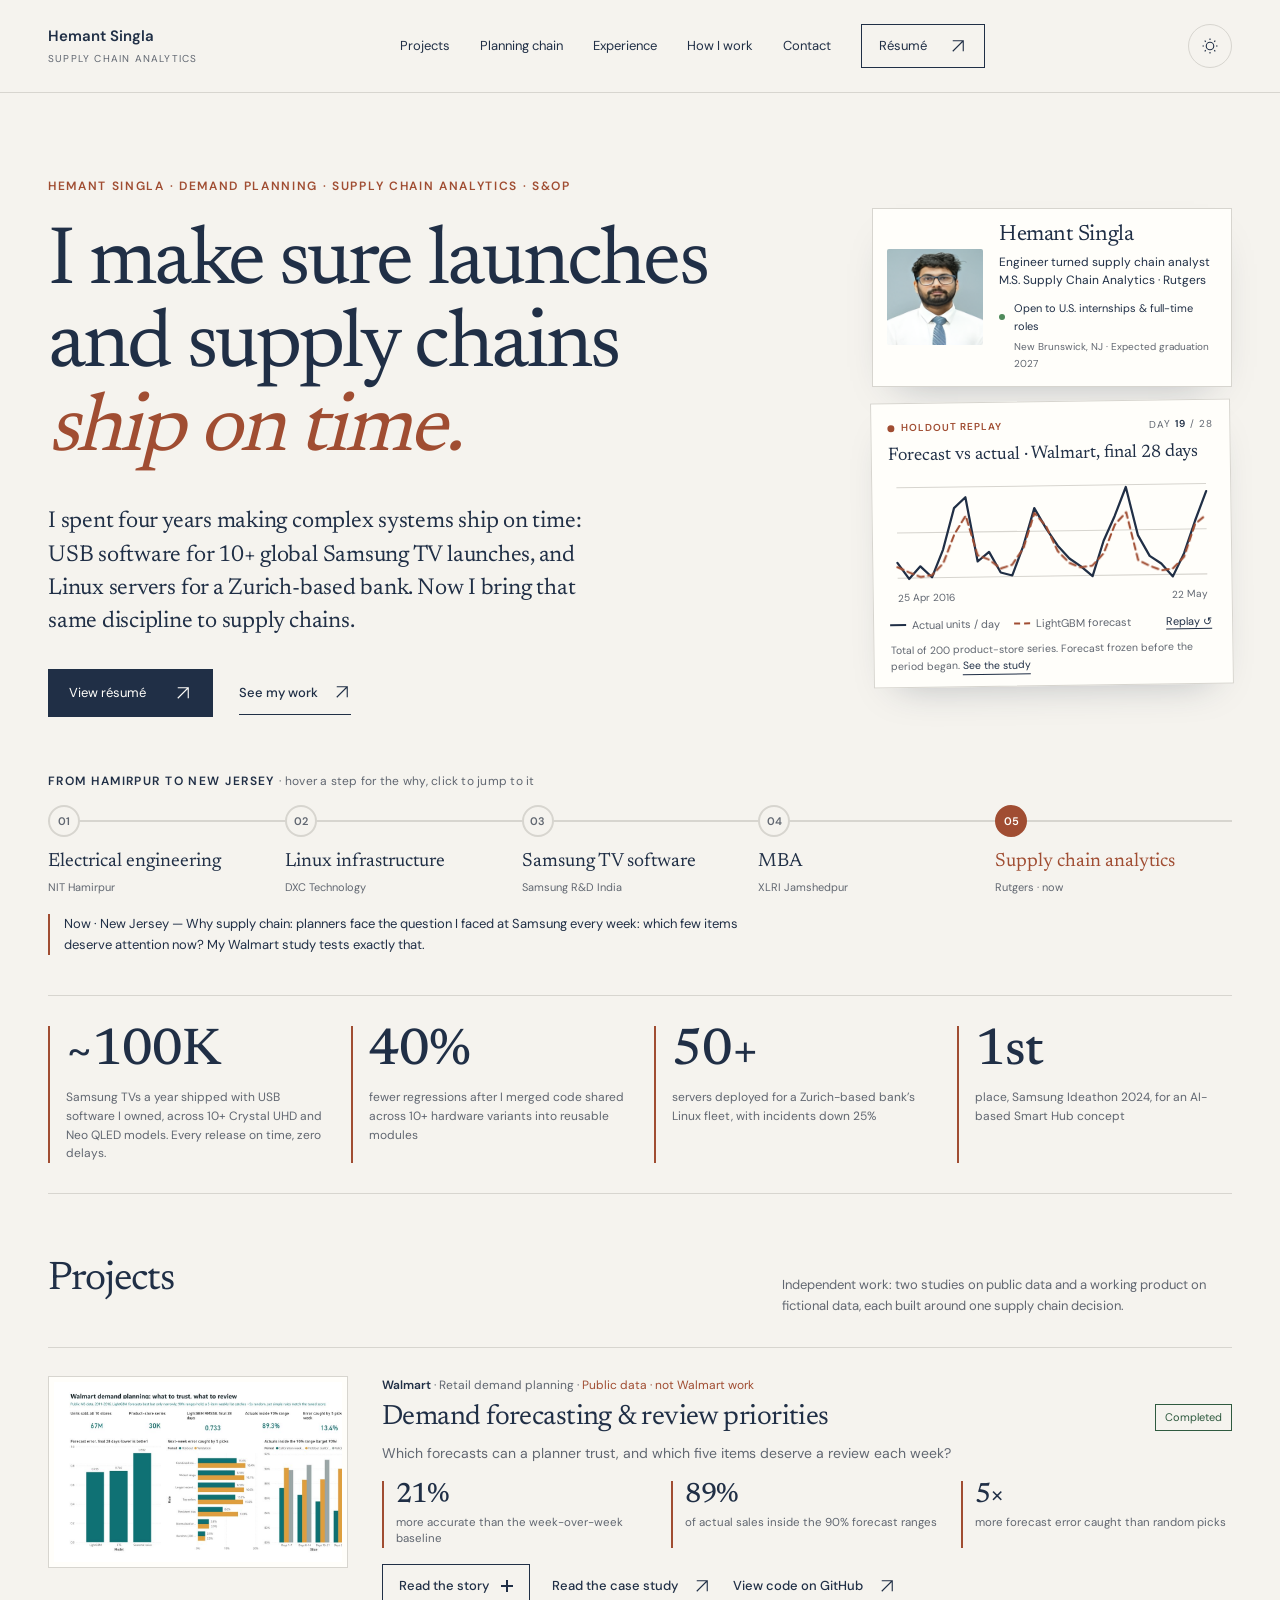
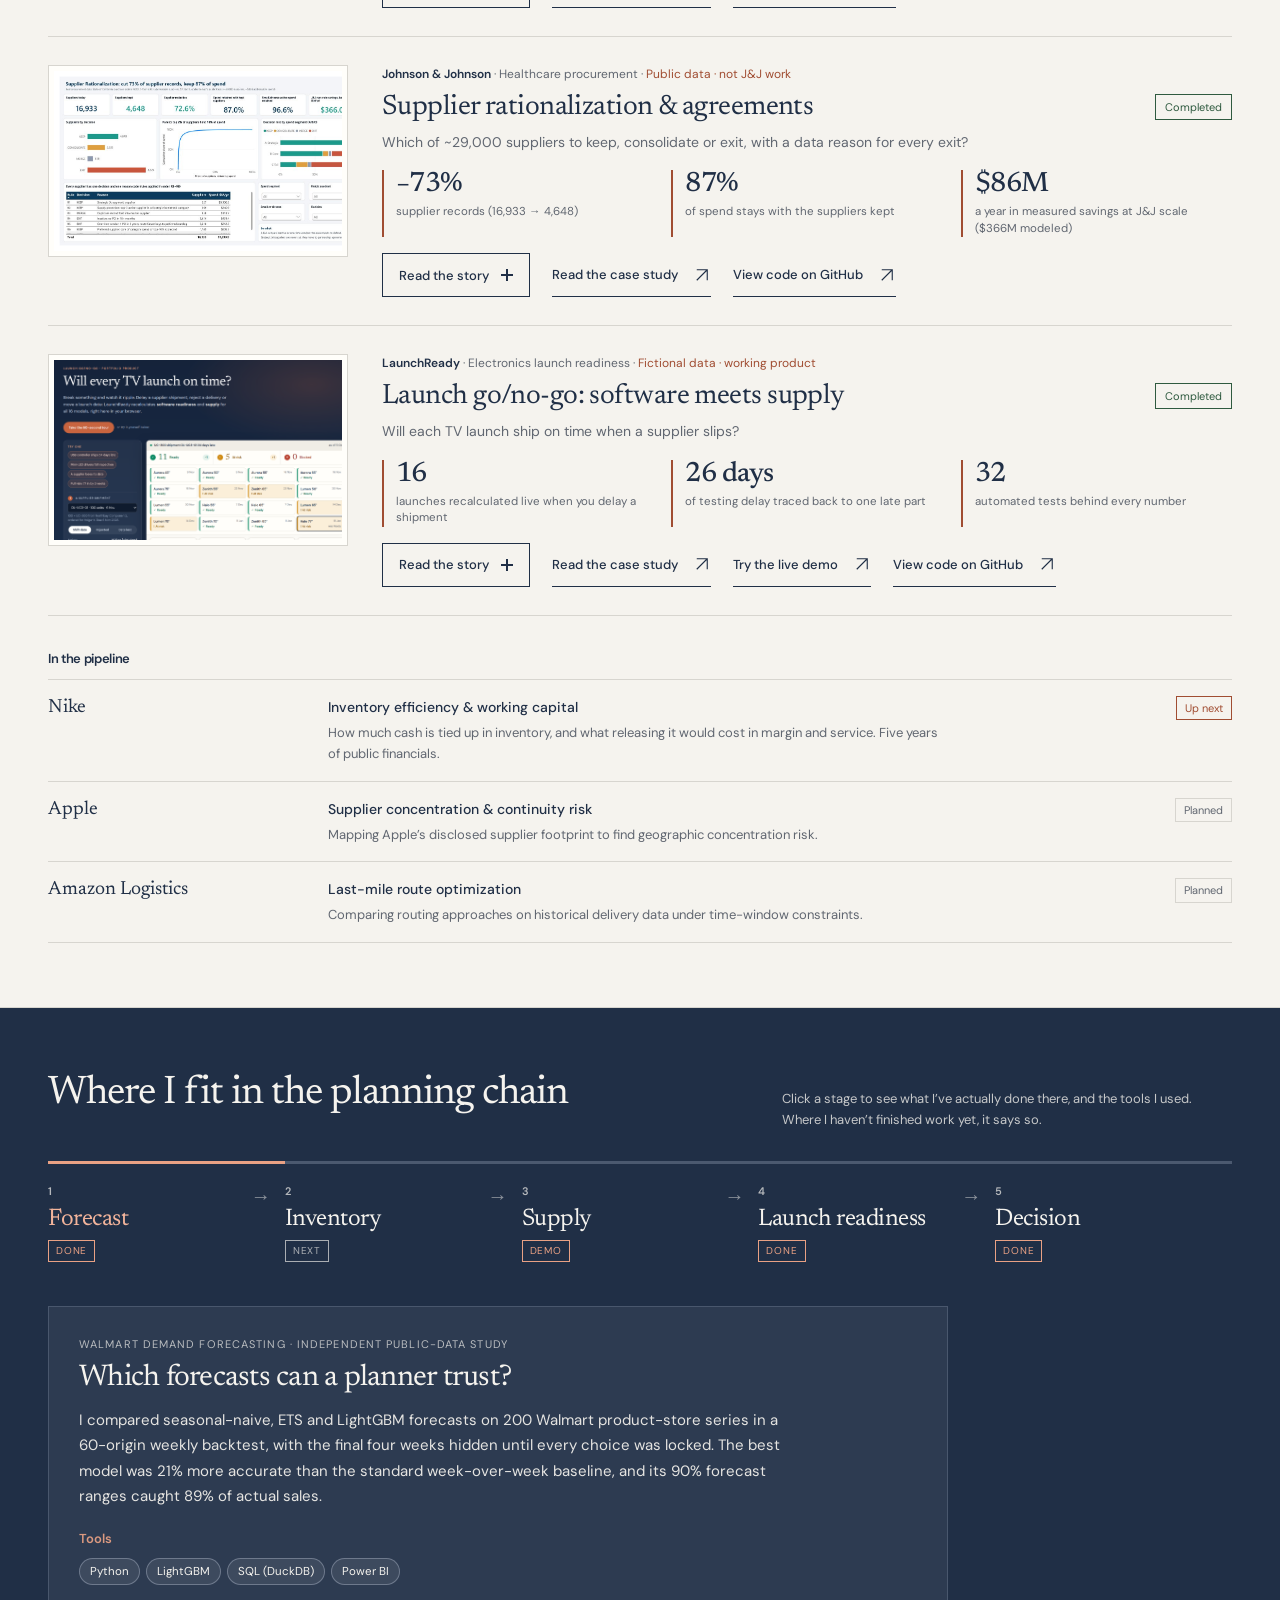
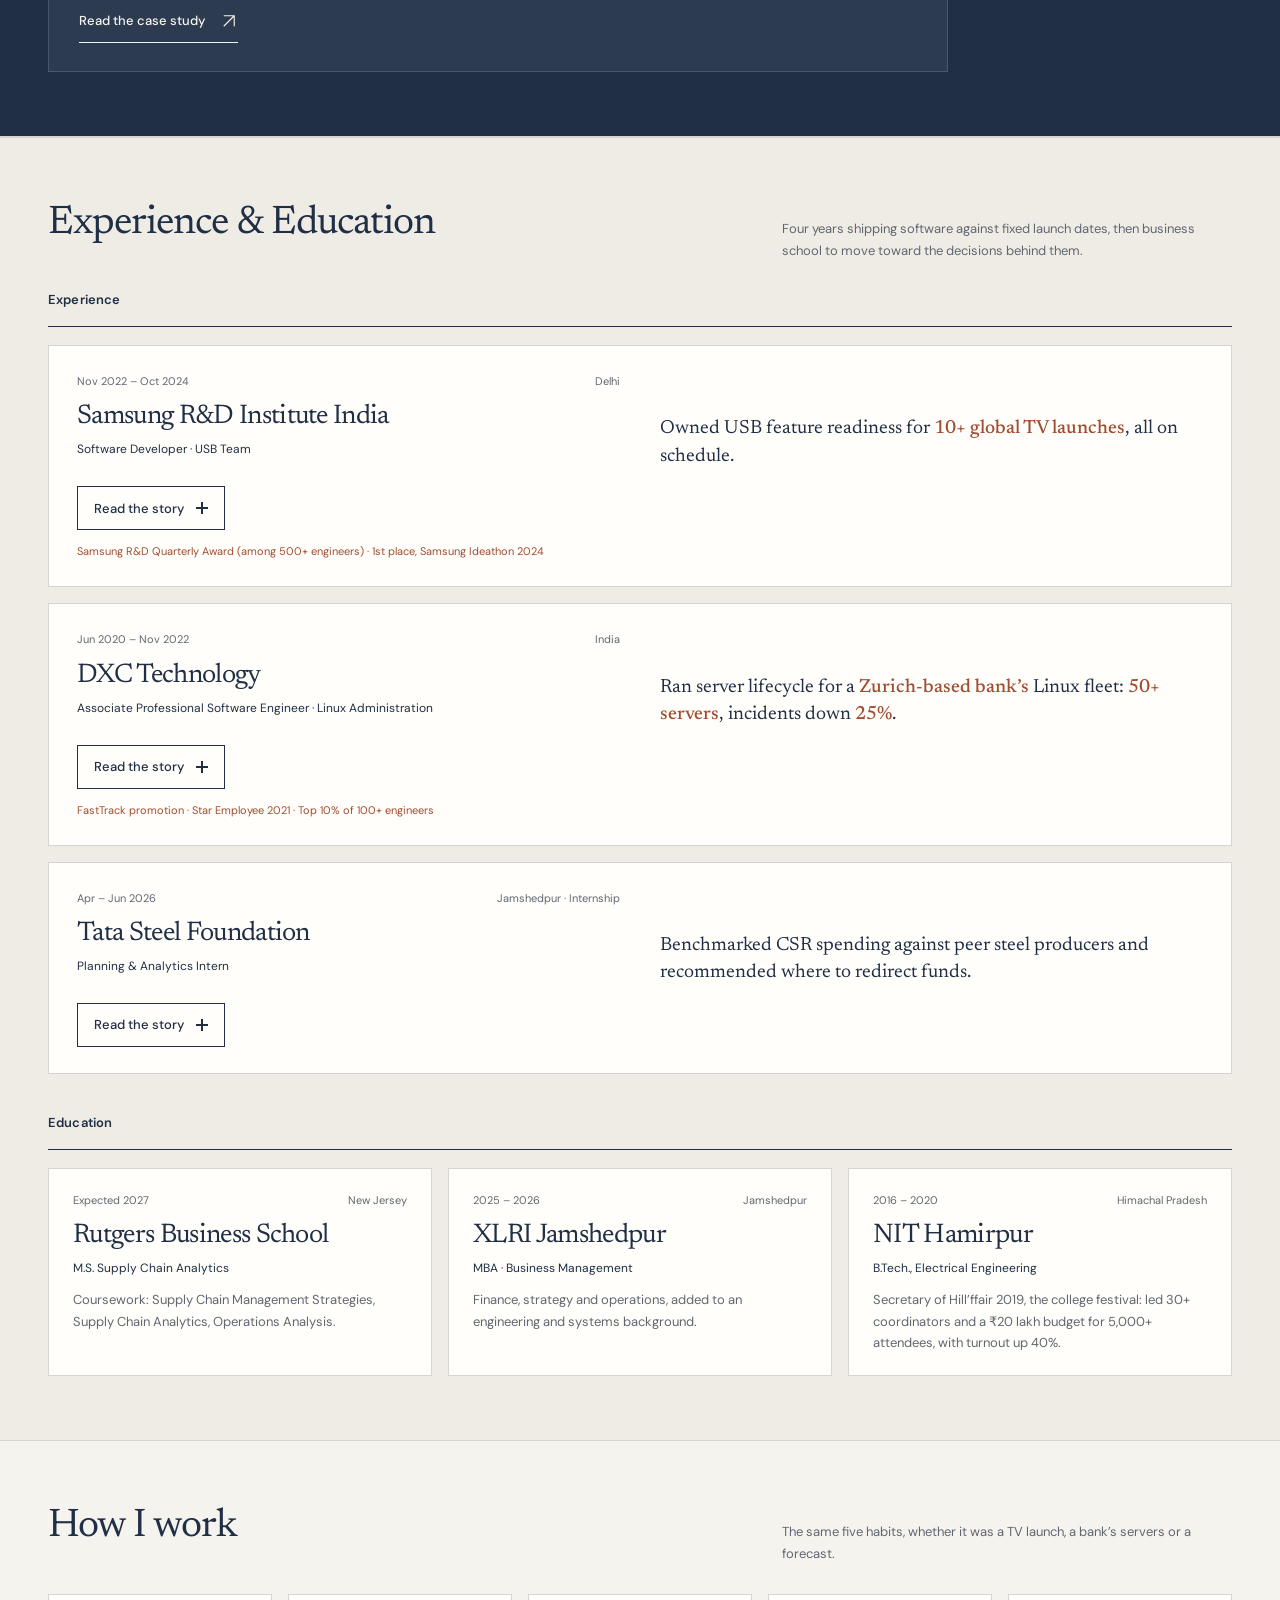
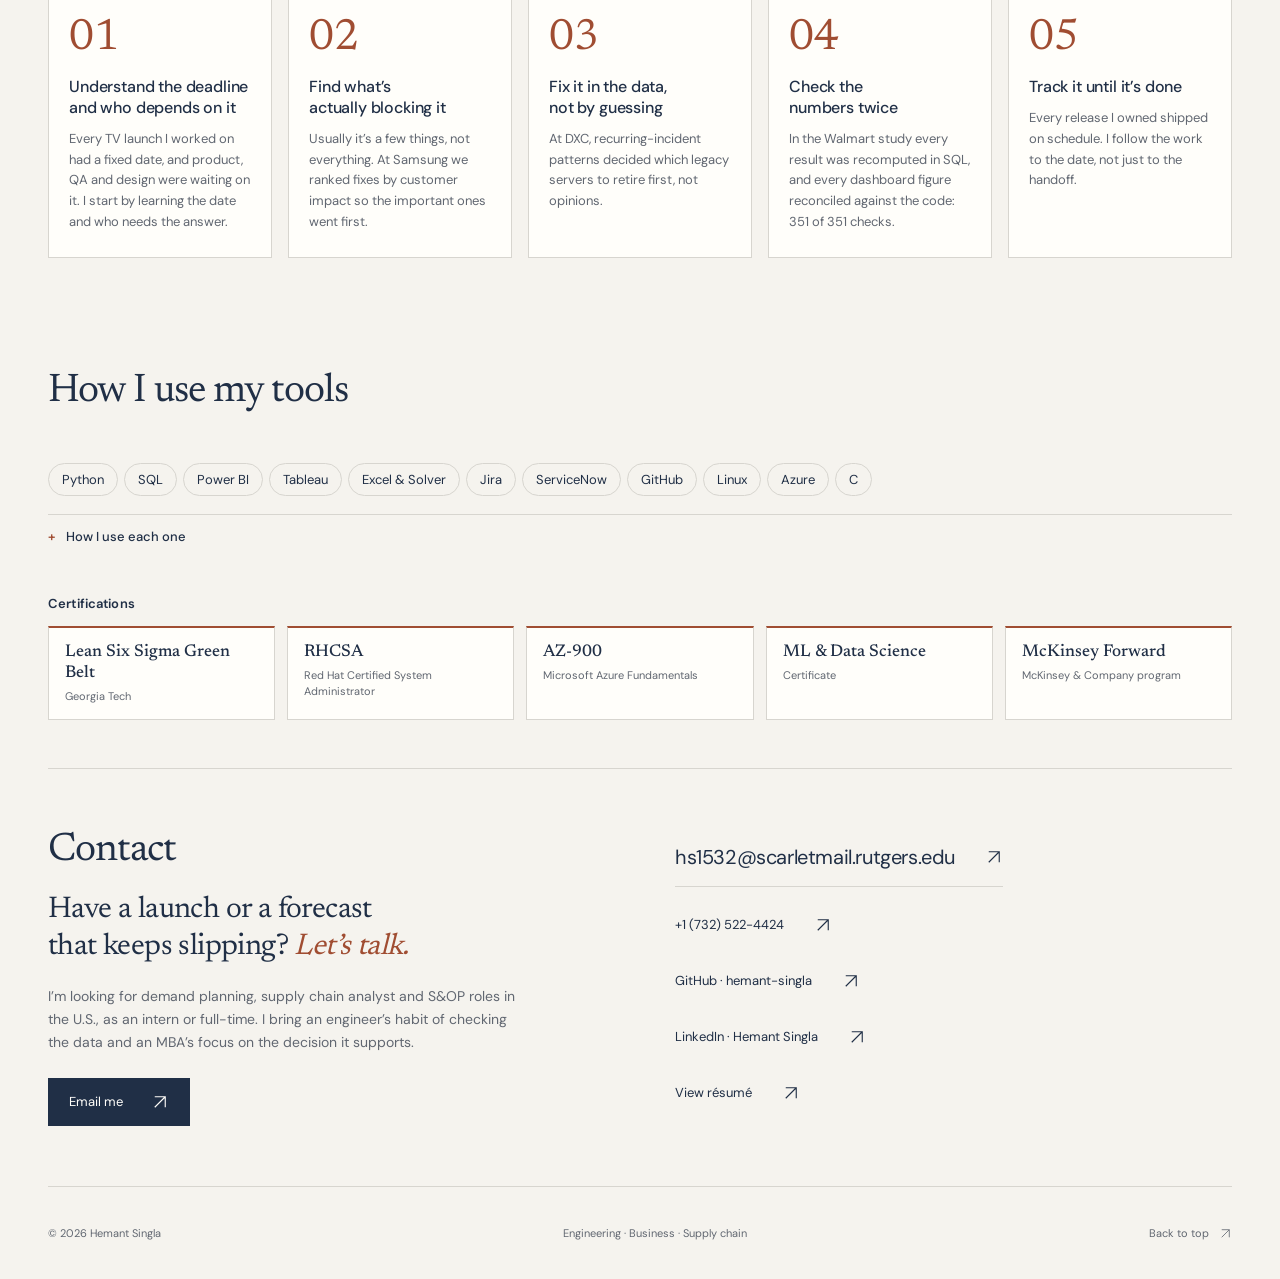
==== index.html @ 8179063b "Shorter homepage: compact project cards, projects before planning chain, journey merged into career " ====
<!doctype html>
<html lang="en"><head><meta charset="utf-8"><meta name="viewport" content="width=device-width,initial-scale=1"><meta name="description" content="Hemant Singla: electrical engineer and former Samsung R&amp;D and DXC engineer, XLRI MBA, now in supply chain analytics at Rutgers. Demand forecasting case study with code and Power BI dashboard."><meta property="og:title" content="Hemant Singla | Supply Chain Analytics"><meta property="og:description" content="Supply chain analytics portfolio: demand forecasting, inventory and supplier-risk case studies on public data."><meta property="og:type" content="website"><meta property="og:image" content="https://hemant-singla.github.io/assets/hemant-singla.jpg"><meta name="theme-color" content="#202f46"><title>Hemant Singla | Supply Chain Analytics</title><link rel="icon" href="assets/hemant-singla.jpg" type="image/jpeg"><link rel="preload" href="assets/fonts/newsreader-latin.woff2" as="font" type="font/woff2" crossorigin>
<script>(function(){var d=document.documentElement;d.classList.add('js');try{var t=localStorage.getItem('theme');if(t==='dark'||t==='light')d.setAttribute('data-theme',t)}catch(e){}})();</script>
<link rel="stylesheet" href="assets/style.css?v=story-6"><script defer src="assets/main.js?v=story-6"></script></head>
<body class="home"><a class="skip" href="#main">Skip to content</a><header class="header"><div class="wrap nav"><a class="brand" href="index.html" aria-label="Hemant Singla home"><span>Hemant Singla<small>Supply chain analytics</small></span></a><button class="menu-toggle" aria-expanded="false" aria-controls="navigation">Menu</button><nav id="navigation" class="nav-links" aria-label="Main navigation"><a href="#work">Projects</a><a href="#chain">Planning chain</a><a href="#about">Experience</a><a href="#how">How I work</a><a href="#contact">Contact</a><a class="resume-link" href="assets/Hemant_Singla_Resume.pdf" target="_blank" rel="noopener">Résumé <svg viewBox="0 0 24 24" aria-hidden="true" class="icon"><path d="M5 19 19 5M5 5h14v14"/></svg></a></nav></div></header>
<main id="main">

<!-- HERO -->
<section class="hero wrap" aria-labelledby="hero-title">
  <div class="hero-main">
    <p class="eyebrow-line">Hemant Singla · Demand planning · Supply chain analytics · S&amp;OP</p>
    <h1 id="hero-title">I make sure launches and supply chains <em>ship on time.</em></h1>
    <p class="lead">I spent four years making complex systems ship on time: USB software for 10+ global Samsung TV launches, and Linux servers for a Zurich-based bank. Now I bring that same discipline to supply chains.</p>
    <div class="profile-actions"><a class="button" href="assets/Hemant_Singla_Resume.pdf" target="_blank" rel="noopener">View résumé <svg viewBox="0 0 24 24" aria-hidden="true" class="icon"><path d="M5 19 19 5M5 5h14v14"/></svg></a><a class="text-link" href="#work">See my work <svg viewBox="0 0 24 24" aria-hidden="true" class="icon"><path d="M5 19 19 5M5 5h14v14"/></svg></a></div>
  </div>
  <div class="hero-side">
  <aside class="id-card" aria-label="About Hemant">
    <img src="assets/hemant-singla.jpg" width="240" height="240" alt="Hemant Singla" class="profile-photo">
    <div class="id-text">
      <p class="id-name">Hemant Singla</p>
      <p class="profile-role">Engineer turned supply chain analyst<br>M.S. Supply Chain Analytics · Rutgers</p>
      <div class="availability"><span class="availability-dot" aria-hidden="true"></span><span>Open to U.S. internships &amp; full-time roles</span></div>
      <p class="profile-location">New Brunswick, NJ · Expected graduation 2027</p>
    </div>
  </aside>
  <figure class="forecast-card" aria-labelledby="fc-title">
    <div class="fc-head"><span class="fc-live"><span class="fc-dot" aria-hidden="true"></span>Holdout replay</span><span class="fc-day" aria-hidden="true">Day <b>28</b> / 28</span></div>
    <p id="fc-title" class="fc-title">Forecast vs actual · Walmart, final 28 days</p>
    <svg class="fc-chart" viewBox="0 0 320 130" role="img" aria-label="Line chart of daily units sold across 200 Walmart product-store series from 25 April to 22 May 2016, with the LightGBM forecast made before that period. The forecast follows the weekly pattern closely and runs a little under the weekend peaks.">
      <g class="fc-grid"><line x1="8" x2="312" y1="14.4" y2="14.4"/><line x1="8" x2="312" y1="58.8" y2="58.8"/><line x1="8" x2="312" y1="103.1" y2="103.1"/></g>
      <g class="fc-axis"><text x="8" y="126">25 Apr 2016</text><text x="312" y="126" text-anchor="end">22 May</text></g>
      <polyline class="fc-actual" pathLength="1" points="8.0,88.1 19.3,104.0 30.5,91.8 41.8,102.7 53.0,75.6 64.3,35.1 75.6,24.6 86.8,87.8 98.1,78.5 109.3,98.9 120.6,102.0 131.9,72.8 143.1,36.2 154.4,56.3 165.6,73.4 176.9,86.1 188.1,94.0 199.4,103.8 210.7,69.2 221.9,45.0 233.2,16.7 244.4,64.1 255.7,84.7 267.0,92.3 278.2,105.1 289.5,82.5 300.7,50.8 312.0,21.8"/>
      <polyline class="fc-forecast" pathLength="1" points="8.0,92.3 19.3,97.5 30.5,102.2 41.8,100.6 53.0,89.2 64.3,60.8 75.6,42.6 86.8,81.6 98.1,86.1 109.3,95.1 120.6,91.5 131.9,75.5 143.1,40.9 154.4,54.2 165.6,78.8 176.9,90.5 188.1,95.0 199.4,93.4 210.7,81.4 221.9,53.5 233.2,41.5 244.4,88.5 255.7,94.4 267.0,98.9 278.2,97.5 289.5,85.9 300.7,53.9 312.0,44.8"/>
    </svg>
    <figcaption>
      <div class="fc-legend"><span class="lg-a">Actual units / day</span><span class="lg-f">LightGBM forecast</span><button type="button" class="fc-replay">Replay ↺</button></div>
      <p class="fc-note">Total of 200 product-store series. Forecast frozen before the period began. <a href="projects/walmart.html">See the study</a></p>
    </figcaption>
  </figure>
  </div>
</section>

<!-- CAREER PATH -->
<section class="path-section wrap" aria-labelledby="path-title">
  <h2 id="path-title" class="mini-title">From Hamirpur to New Jersey <span>· hover a step for the why, click to jump to it</span></h2>
  <ol class="path-track">
    <li><a href="#edu-nit" data-jump="edu-nit" data-why="2016–2020 · Hamirpur — What it gave me: an engineer’s habit of checking the data, and my first real deadline and budget: ₹20 lakh and 5,000+ people for Hill’ffair."><span class="path-num">01</span><span class="path-name">Electrical engineering</span><span class="path-where">NIT Hamirpur</span><span class="path-why">What it gave me: an engineer’s habit of checking the data, and my first real deadline and budget: ₹20 lakh and 5,000+ people for Hill’ffair.</span></a></li>
    <li><a href="#exp-dxc" data-jump="exp-dxc" data-why="2020–2022 · India — What it gave me: production discipline. A bank’s servers had to stay within service levels, so every change was planned, approved and tracked."><span class="path-num">02</span><span class="path-name">Linux infrastructure</span><span class="path-where">DXC Technology</span><span class="path-why">What it gave me: production discipline. A bank’s servers had to stay within service levels, so every change was planned, approved and tracked.</span></a></li>
    <li><a href="#exp-samsung" data-jump="exp-samsung" data-why="2022–2024 · Delhi — Why I moved on: before every launch I was deciding which issues mattered most. I wanted to work on those decisions, not just the software."><span class="path-num">03</span><span class="path-name">Samsung TV software</span><span class="path-where">Samsung R&amp;D India</span><span class="path-why">Why I moved on: before every launch I was deciding which issues mattered most. I wanted to work on those decisions, not just the software.</span></a></li>
    <li><a href="#edu-xlri" data-jump="edu-xlri" data-why="2025–2026 · Jamshedpur — What it added: finance, strategy and operations, and my first planning role."><span class="path-num">04</span><span class="path-name">MBA</span><span class="path-where">XLRI Jamshedpur</span><span class="path-why">What it added: finance, strategy and operations, and my first planning role.</span></a></li>
    <li><a href="#edu-rutgers" data-jump="edu-rutgers" class="is-now" data-why="Now · New Jersey — Why supply chain: planners face the question I faced at Samsung every week: which few items deserve attention now? My Walmart study tests exactly that."><span class="path-num">05</span><span class="path-name">Supply chain analytics</span><span class="path-where">Rutgers · now</span><span class="path-why">Why supply chain: planners face the question I faced at Samsung every week: which few items deserve attention now? My Walmart study tests exactly that.</span></a></li>
  </ol>
  <p class="path-detail" aria-live="polite"></p>
</section>

<!-- NUMBERS -->
<section class="proof wrap" aria-label="Highlights"><ul class="proof-list">
  <li data-reveal><strong data-count="100" data-prefix="~" data-suffix="K">~100K</strong><span>Samsung TVs a year shipped with USB software I owned, across 10+ Crystal UHD and Neo QLED models. Every release on time, zero delays.</span></li>
  <li data-reveal><strong data-count="40" data-suffix="%">40%</strong><span>fewer regressions after I merged code shared across 10+ hardware variants into reusable modules</span></li>
  <li data-reveal><strong data-count="50" data-suffix="+">50+</strong><span>servers deployed for a Zurich-based bank’s Linux fleet, with incidents down 25%</span></li>
  <li data-reveal><strong>1st</strong><span>place, Samsung Ideathon 2024, for an AI-based Smart Hub concept</span></li>
</ul></section>

<!-- PROJECTS -->
<section id="work" class="work-section section wrap" aria-labelledby="projects-title"><div class="section-heading" data-reveal><h2 id="projects-title">Projects</h2><p>Independent work: two studies on public data and a working product on fictional data, each built around one supply chain decision.</p></div><div class="project-list">
<article class="pcard story" id="proj-walmart" data-reveal>
<a class="pcard-shot" href="projects/walmart.html" tabindex="-1" aria-hidden="true"><img src="assets/dashboard/overview-thumb.jpg" width="1000" height="566" loading="lazy" alt="Overview page of the Walmart demand-planning Power BI dashboard"></a>
<div class="pcard-body">
<p class="pcard-kind"><strong>Walmart</strong> · Retail demand planning · <span>Public data · not Walmart work</span></p>
<div class="pcard-title"><h3>Demand forecasting &amp; review priorities</h3><span class="status status-done">Completed</span></div>
<p class="pcard-line">Which forecasts can a planner trust, and which five items deserve a review each week?</p>
<ul class="pcard-stats"><li><strong>21%</strong><span>more accurate than the week-over-week baseline</span></li><li><strong>89%</strong><span>of actual sales inside the 90% forecast ranges</span></li><li><strong>5×</strong><span>more forecast error caught than random picks</span></li></ul>
<div class="pcard-actions"><button class="story-toggle" aria-expanded="true" aria-controls="walmart-story"><span class="toggle-label">Quick story</span><span class="toggle-icon" aria-hidden="true"></span></button><div class="project-links"><a class="text-link" href="projects/walmart.html">Read the case study <svg viewBox="0 0 24 24" aria-hidden="true" class="icon"><path d="M5 19 19 5M5 5h14v14"/></svg></a><a class="text-link" href="https://github.com/hemant-singla/walmart-demand-planning" target="_blank" rel="noopener noreferrer">View code on GitHub <svg viewBox="0 0 24 24" aria-hidden="true" class="icon"><path d="M5 19 19 5M5 5h14v14"/></svg></a></div></div>
</div>
<div class="story-body" id="walmart-story">
  <ol class="story-steps">
    <li><span class="step-label">Problem</span><p>A planner can’t review every forecast every week. Which forecasts are reliable, and which five products deserve their attention?</p></li>
    <li><span class="step-label">Approach</span><p>Compare seasonal-naive, ETS and LightGBM in a 60-origin weekly rolling backtest. Every forecast uses only data up to its forecast date, and the final 28 days stay sealed until all choices are frozen.</p></li>
    <li><span class="step-label">Build</span><p>A Python and SQL pipeline from raw sales to a weekly review list, checked in DuckDB and presented in a 10-page Power BI dashboard. Hover or tap the steps below.</p></li>
    <li><span class="step-label">Result</span><p>21% lower error than the baseline, honest 90% ranges (89% coverage), and a 5-item review list that caught 5× more error than random. Recommendation: LightGBM, with ETS as the fallback.</p></li>
  </ol>
  <div class="pipeline">
    <p class="pipeline-title">How the study is built</p>
    <ol class="pipeline-steps">
      <li><button type="button" class="pipe-step" aria-describedby="pipe-detail" data-detail="Five years of daily Walmart sales (2011–2016) from the public M5 dataset. I used 200 FOODS and HOUSEHOLD product-store series from stores CA_1 and TX_1."><span>Raw M5 data</span></button></li>
      <li><button type="button" class="pipe-step" aria-describedby="pipe-detail" data-detail="388,200 daily records loaded and reconciled in DuckDB: 26 of 26 audit checks passed before any model ran."><span>DuckDB audit</span></button></li>
      <li><button type="button" class="pipe-step" aria-describedby="pipe-detail" data-detail="A 60-origin weekly rolling backtest. Tests enforce that each forecast only sees data up to its forecast date; the final 28 days were used once, at the end."><span>Backtest</span></button></li>
      <li><button type="button" class="pipe-step" aria-describedby="pipe-detail" data-detail="Seasonal naive, ETS and a global LightGBM model. LightGBM ranked first in all six validation periods, but only narrowly ahead of ETS, which runs about 500× faster."><span>LightGBM · ETS · naive</span></button></li>
      <li><button type="button" class="pipe-step" aria-describedby="pipe-detail" data-detail="Rules for picking 5 items a week: a combined score, largest recent error, top sellers, and random. Sensible rules all caught 13–16% of next-week error, versus 2.5% for random picks."><span>Review list</span></button></li>
      <li><button type="button" class="pipe-step" aria-describedby="pipe-detail" data-detail="A 10-page Power BI report: 23 tables and 43 measures, with every figure reconciled against the Python and SQL outputs (351 of 351 checks)."><span>Power BI</span></button></li>
    </ol>
    <p class="pipe-detail" id="pipe-detail" aria-live="polite">Hover, tap or tab through a step to see what happens there.</p>
  </div>
<ul class="chips" aria-label="Tools"><li>Python</li><li>LightGBM</li><li>SQL</li><li>DuckDB</li><li>Power BI</li><li>Time-series forecasting</li></ul></div>
</article>

<article class="pcard story" id="proj-jnj" data-reveal>
<a class="pcard-shot" href="projects/jnj-supplier-rationalization.html" tabindex="-1" aria-hidden="true"><img src="assets/jnj/overview-thumb.jpg" width="1000" height="578" loading="lazy" alt="Executive summary page of the J&amp;J supplier rationalization Power BI dashboard"></a>
<div class="pcard-body">
<p class="pcard-kind"><strong>Johnson &amp; Johnson</strong> · Healthcare procurement · <span>Public data · not J&amp;J work</span></p>
<div class="pcard-title"><h3>Supplier rationalization &amp; agreements</h3><span class="status status-done">Completed</span></div>
<p class="pcard-line">Which of ~29,000 suppliers to keep, consolidate or exit, with a data reason for every exit?</p>
<ul class="pcard-stats"><li><strong>−73%</strong><span>supplier records (16,933 → 4,648)</span></li><li><strong>87%</strong><span>of spend stays with the suppliers kept</span></li><li><strong>$86M</strong><span>a year in measured savings at J&amp;J scale ($366M modeled)</span></li></ul>
<div class="pcard-actions"><button class="story-toggle" aria-expanded="true" aria-controls="jnj-story"><span class="toggle-label">Quick story</span><span class="toggle-icon" aria-hidden="true"></span></button><div class="project-links"><a class="text-link" href="projects/jnj-supplier-rationalization.html">Read the case study <svg viewBox="0 0 24 24" aria-hidden="true" class="icon"><path d="M5 19 19 5M5 5h14v14"/></svg></a><a class="text-link" href="https://github.com/hemant-singla/jnj-supplier-rationalization" target="_blank" rel="noopener noreferrer">View code on GitHub <svg viewBox="0 0 24 24" aria-hidden="true" class="icon"><path d="M5 19 19 5M5 5h14v14"/></svg></a></div></div>
</div>
<div class="story-body" id="jnj-story"><ul class="ba-list compact"><li class="ba-row" aria-label="Supplier records: before 16,933, after 4,648, −73% records"><div class="ba-label">Supplier records<small>every supplier code in the data</small></div><div class="ba-bars" aria-hidden="true"><div class="ba-bar"><span>Before</span><span class="ba-track"><i style="width:100.0%"></i></span><b>16,933</b></div><div class="ba-bar after"><span>After</span><span class="ba-track"><i style="width:27.4%"></i></span><b>4,648</b></div></div><div class="ba-change" aria-hidden="true">−73%<small>records</small></div></li><li class="ba-row" aria-label="Suppliers per category: before 55, after 29, −47% fragmentation"><div class="ba-label">Suppliers per category<small>median across 409 categories</small></div><div class="ba-bars" aria-hidden="true"><div class="ba-bar"><span>Before</span><span class="ba-track"><i style="width:100.0%"></i></span><b>55</b></div><div class="ba-bar after"><span>After</span><span class="ba-track"><i style="width:52.7%"></i></span><b>29</b></div></div><div class="ba-change" aria-hidden="true">−47%<small>fragmentation</small></div></li><li class="ba-row" aria-label="Spend per supplier: before $1.3M, after $4.1M, 3.2× buying leverage"><div class="ba-label">Spend per supplier<small>average, 3 years</small></div><div class="ba-bars" aria-hidden="true"><div class="ba-bar"><span>Before</span><span class="ba-track"><i style="width:31.5%"></i></span><b>$1.3M</b></div><div class="ba-bar after"><span>After</span><span class="ba-track"><i style="width:100.0%"></i></span><b>$4.1M</b></div></div><div class="ba-change" aria-hidden="true">3.2×<small>buying leverage</small></div></li><li class="ba-row" aria-label="Run-rate savings per year: before $0, after $366M, +$366M modeled"><div class="ba-label">Run-rate savings per year<small>base case; range $105M–$721M</small></div><div class="ba-bars" aria-hidden="true"><div class="ba-bar"><span>Before</span><span class="ba-track"><i style="width:0.0%"></i></span><b>$0</b></div><div class="ba-bar after"><span>After</span><span class="ba-track"><i style="width:100.0%"></i></span><b>$366M</b></div></div><div class="ba-change" aria-hidden="true">+$366M<small>modeled</small></div></li></ul>
  <ol class="story-steps">
    <li><span class="step-label">Problem</span><p>J&amp;J buys from ~29,000 suppliers. Most hold little spend but cost the same to onboard, audit and pay. Which ones can go without adding supply risk?</p></li>
    <li><span class="step-label">Approach</span><p>Four questions, one method each: where the spend sits (Pareto / ABC in SQL), how to treat each category (Kraljic), which suppliers stay (ML duplicate matching, scorecard and rules R1–R8), and what it is worth (measured price gap plus scenarios).</p></li>
    <li><span class="step-label">Build</span><p>A Python and SQL pipeline that traces every raw row to a decision, an Excel model with live formulas, a 4-page Power BI dashboard, and MOU, MSA and supply-agreement templates for the kept suppliers.</p></li>
    <li><span class="step-label">Result</span><p>73% fewer supplier records, suppliers per category halved. The price-gap test corrected my first estimate: savings exist only in competitive categories, so the plan needs a 1.15% re-tender saving to clear $300M a year.</p></li>
  </ol>
  <div class="pipeline">
    <p class="pipeline-title">How the study is built</p>
    <ol class="pipeline-steps">
      <li><button type="button" class="pipe-step" data-detail="344,504 State of California purchase-order lines (FY2012–15). Exempt purchases, public bodies, health plans and zero amounts removed with a reason code: $21.9B addressable spend, 16,933 suppliers."><span>Raw data</span></button></li>
      <li><button type="button" class="pipe-step" data-detail="SQL window functions: 2% of suppliers hold 70% of spend, 89% hold 8%. 59% of the tail is inactive or used once."><span>Spend cube</span></button></li>
      <li><button type="button" class="pipe-step" data-detail="409 categories placed on value vs supply risk. Leverage categories hold 59% of spend; non-critical ones hold 7% of spend but 21,991 supplier relationships."><span>Kraljic</span></button></li>
      <li><button type="button" class="pipe-step" data-detail="TF-IDF name matching finds 838 duplicate records; a scorecard and rules R1–R8 give every supplier one decision and one reason code."><span>Keep / exit rules</span></button></li>
      <li><button type="button" class="pipe-step" data-detail="Exiting suppliers charged 9.8% more in Leverage items but were cheaper in Bottleneck and Strategic ones. Base case $366M a year at J&amp;J scale; $86M measured."><span>Savings test</span></button></li>
      <li><button type="button" class="pipe-step" data-detail="A 4-page Power BI report (21 DAX measures), a business case, a 17-slide deck and agreement templates for 4,648 kept suppliers."><span>Dashboard &amp; agreements</span></button></li>
    </ol>
    <p class="pipe-detail" aria-live="polite">Hover, tap or tab through a step to see what happens there.</p>
  </div>
<ul class="chips" aria-label="Tools"><li>Python</li><li>SQL</li><li>scikit-learn</li><li>Excel</li><li>Power BI</li><li>Kraljic &amp; Pareto</li></ul><p class="honest-note">Public California purchase-order data stands in for J&amp;J’s spend, which is not published. Not J&amp;J work; the J&amp;J figures are modeled, not realized savings.</p></div>
</article>

<article class="pcard story" id="proj-launchready" data-reveal>
<a class="pcard-shot" href="projects/launchready.html" tabindex="-1" aria-hidden="true"><img src="assets/launchready-launch.png" width="1280" height="760" loading="lazy" alt="LaunchReady launch view with readiness verdicts per TV model"></a>
<div class="pcard-body">
<p class="pcard-kind"><strong>LaunchReady</strong> · Electronics launch readiness · <span>Fictional data · working product</span></p>
<div class="pcard-title"><h3>Launch go/no-go: software meets supply</h3><span class="status status-done">Completed</span></div>
<p class="pcard-line">Will each TV launch ship on time when a supplier slips?</p>
<ul class="pcard-stats"><li><strong>16</strong><span>launches recalculated live when you delay a shipment</span></li><li><strong>26 days</strong><span>of testing delay traced back to one late part</span></li><li><strong>32</strong><span>automated tests behind every number</span></li></ul>
<div class="pcard-actions"><button class="story-toggle" aria-expanded="true" aria-controls="launchready-story"><span class="toggle-label">Quick story</span><span class="toggle-icon" aria-hidden="true"></span></button><div class="project-links"><a class="text-link" href="projects/launchready.html">Read the case study <svg viewBox="0 0 24 24" aria-hidden="true" class="icon"><path d="M5 19 19 5M5 5h14v14"/></svg></a><a class="text-link" href="https://hemant-singla.github.io/launchready/" target="_blank" rel="noopener noreferrer">Try the live demo <svg viewBox="0 0 24 24" aria-hidden="true" class="icon"><path d="M5 19 19 5M5 5h14v14"/></svg></a><a class="text-link" href="https://github.com/hemant-singla/launchready" target="_blank" rel="noopener noreferrer">View code on GitHub <svg viewBox="0 0 24 24" aria-hidden="true" class="icon"><path d="M5 19 19 5M5 5h14v14"/></svg></a></div></div>
</div>
<div class="story-body" id="launchready-story">
  <ol class="story-steps">
    <li><span class="step-label">Problem</span><p>Software readiness and supply live in different tools. At Samsung, “software isn’t ready” often really meant “we didn’t have boards to test on”, and the part shortage behind it sat in another team’s spreadsheet.</p></li>
    <li><span class="step-label">Approach</span><p>One verdict per launch. Software side: when testing can start and a ready-date range per chipset. Supply side: parts handed out in need-date order, each unit only once. The launch gets the worse of the two, with reasons from both.</p></li>
    <li><span class="step-label">Build</span><p>A plain JavaScript engine shared by the app and <strong>32 automated tests</strong>: launch, software and supply views, a what-if lab, three scenarios, and a recovery workflow where a person approves or rejects each option.</p></li>
    <li><span class="step-label">Result</span><p>In the USB delay scenario, testing moves from 12 Nov to 8 Dec and software lands 8–15 Jan against an 11 Jan cutoff. Re-pegging 20 controllers from another program’s order restores the launch.</p></li>
  </ol>
  <div class="pipeline">
    <p class="pipeline-title">How one late part reaches a launch</p>
    <ol class="pipeline-steps">
      <li><button type="button" class="pipe-step" data-detail="A USB controller delivery for a new chipset slips. Procurement sees a late purchase order, but not that it gates testing."><span>Supplier slips</span></button></li>
      <li><button type="button" class="pipe-step" data-detail="Parts are allocated in need-date order, so 20 of the 60 test boards can no longer be built on time. Rejected and undated deliveries are never counted."><span>Fewer test boards</span></button></li>
      <li><button type="button" class="pipe-step" data-detail="Testing needs code complete and boards available. Without the boards it starts on 8 Dec instead of 12 Nov: 26 days late."><span>Testing starts late</span></button></li>
      <li><button type="button" class="pipe-step" data-detail="The software-ready range becomes 8–15 Jan. The rule needs it ready 7 days before launch, so the cutoff is 11 Jan."><span>Software date slips</span></button></li>
      <li><button type="button" class="pipe-step" data-detail="The launch turns At risk, with one plain sentence explaining why, built from the calculated values."><span>Launch at risk</span></button></li>
      <li><button type="button" class="pipe-step" data-detail="Only options the data supports: re-peg an order bought for another program, an approved substitute part (with driver work), or a later launch date. Options that hurt another launch are dropped, and a person approves."><span>Recovery options</span></button></li>
    </ol>
    <p class="pipe-detail" aria-live="polite">Hover, tap or tab through a step to see what happens there.</p>
  </div>
<ul class="chips" aria-label="Tools"><li>JavaScript</li><li>Node test runner</li><li>Claude API · tool use</li><li>GitHub Pages</li></ul><p class="honest-note">Fictional company and data. Not deployed, no real users, no savings claimed. The recovery agent in the demo is a labelled simulated workflow; real agent code is in the repo, with no runs recorded yet.</p></div>
</article>
</div><div class="next-up" data-reveal><h3 class="next-title">In the pipeline</h3><ul class="next-list"><li><span class="next-co">Nike</span><span class="next-body"><strong>Inventory efficiency &amp; working capital</strong><span>How much cash is tied up in inventory, and what releasing it would cost in margin and service. Five years of public financials.</span></span><span class="next-status up">Up next</span></li><li><span class="next-co">Apple</span><span class="next-body"><strong>Supplier concentration &amp; continuity risk</strong><span>Mapping Apple’s disclosed supplier footprint to find geographic concentration risk.</span></span><span class="next-status">Planned</span></li><li><span class="next-co">Amazon Logistics</span><span class="next-body"><strong>Last-mile route optimization</strong><span>Comparing routing approaches on historical delivery data under time-window constraints.</span></span><span class="next-status">Planned</span></li></ul></div></section>

<!-- PLANNING CHAIN -->
<section id="chain" class="chain-section section" aria-labelledby="chain-title"><div class="wrap">
  <div class="section-heading" data-reveal><h2 id="chain-title">Where I fit in the planning chain</h2><p>Click a stage to see what I’ve actually done there, and the tools I used. Where I haven’t finished work yet, it says so.</p></div>
  <div class="chain" data-reveal>
    <div class="chain-stages" role="tablist" aria-label="Planning chain stages">
      <button role="tab" id="tab-forecast" aria-controls="panel-forecast" aria-selected="true" tabindex="0"><span class="stage-num">1</span><span class="stage-name">Forecast</span><span class="stage-state done">Done</span></button>
      <button role="tab" id="tab-inventory" aria-controls="panel-inventory" aria-selected="false" tabindex="-1"><span class="stage-num">2</span><span class="stage-name">Inventory</span><span class="stage-state">Next</span></button>
      <button role="tab" id="tab-supply" aria-controls="panel-supply" aria-selected="false" tabindex="-1"><span class="stage-num">3</span><span class="stage-name">Supply</span><span class="stage-state done">Demo</span></button>
      <button role="tab" id="tab-launch" aria-controls="panel-launch" aria-selected="false" tabindex="-1"><span class="stage-num">4</span><span class="stage-name">Launch readiness</span><span class="stage-state done">Done</span></button>
      <button role="tab" id="tab-decision" aria-controls="panel-decision" aria-selected="false" tabindex="-1"><span class="stage-num">5</span><span class="stage-name">Decision</span><span class="stage-state done">Done</span></button>
    </div>
    <div class="chain-panels">
      <div class="chain-panel" role="tabpanel" id="panel-forecast" aria-labelledby="tab-forecast" tabindex="0">
        <p class="panel-kicker">Walmart demand forecasting · independent public-data study</p>
        <h3>Which forecasts can a planner trust?</h3>
        <p>I compared seasonal-naive, ETS and LightGBM forecasts on 200 Walmart product-store series in a 60-origin weekly backtest, with the final four weeks hidden until every choice was locked. The best model was 21% more accurate than the standard week-over-week baseline, and its 90% forecast ranges caught 89% of actual sales.</p>
        <p class="panel-tools"><strong>Tools</strong></p><ul class="chips" aria-label="Tools"><li>Python</li><li>LightGBM</li><li>SQL (DuckDB)</li><li>Power BI</li></ul>
        <a class="text-link" href="projects/walmart.html">Read the case study <svg viewBox="0 0 24 24" aria-hidden="true" class="icon"><path d="M5 19 19 5M5 5h14v14"/></svg></a>
      </div>
      <div class="chain-panel" role="tabpanel" id="panel-inventory" aria-labelledby="tab-inventory" tabindex="0" hidden>
        <p class="panel-kicker">No finished project here yet</p>
        <h3>Next: Nike inventory efficiency &amp; working capital</h3>
        <p>How much cash is tied up in inventory, and what releasing it would cost in margin and service. Five years of public financials. This is my next project.</p>
        <p class="panel-tools"><strong>Status</strong></p><ul class="chips"><li class="chip-next">Up next</li></ul>
      </div>
      <div class="chain-panel" role="tabpanel" id="panel-supply" aria-labelledby="tab-supply" tabindex="0" hidden>
        <p class="panel-kicker">Built on fictional data so far · real-data study planned</p>
        <h3>Parts, stock and supplier delays, in LaunchReady</h3>
        <p>LaunchReady’s supply view tracks stock by warehouse (including what’s already allocated), supplier deliveries, rejected shipments and approved substitutes. Parts go out in need-date order, each unit only once, and undated deliveries are never counted. Next, on real public data: Apple’s disclosed supplier footprint and its geographic concentration risk.</p>
        <p class="panel-tools"><strong>Tools</strong></p><ul class="chips" aria-label="Tools"><li>JavaScript</li><li>Automated tests</li><li class="chip-next">Next: Apple supplier study</li></ul>
        <a class="text-link" href="#proj-launchready" data-jump="proj-launchready">See LaunchReady <svg viewBox="0 0 24 24" aria-hidden="true" class="icon"><path d="M5 19 19 5M5 5h14v14"/></svg></a>
      </div>
      <div class="chain-panel" role="tabpanel" id="panel-launch" aria-labelledby="tab-launch" tabindex="0" hidden>
        <p class="panel-kicker">Samsung R&amp;D Institute India · then LaunchReady</p>
        <h3>10+ global TV launches on schedule, then a tool for it</h3>
        <p>At Samsung I owned USB feature readiness for 10+ global TV launches (Crystal UHD, Neo QLED), coordinating release milestones with product, QA and design. Then I built LaunchReady: a go/no-go tool, on fictional data, that joins software readiness with parts and supplier deliveries so a supplier slip shows up as a launch risk the same day.</p>
        <p class="panel-tools"><strong>Tools</strong></p><ul class="chips" aria-label="Tools"><li>Python</li><li>C</li><li>Jira</li><li>GitHub</li><li>JavaScript</li><li>Automated tests</li></ul>
        <a class="text-link" href="#proj-launchready" data-jump="proj-launchready">See LaunchReady <svg viewBox="0 0 24 24" aria-hidden="true" class="icon"><path d="M5 19 19 5M5 5h14v14"/></svg></a> <a class="text-link" href="#exp-samsung" data-jump="exp-samsung">Read the Samsung story <svg viewBox="0 0 24 24" aria-hidden="true" class="icon"><path d="M5 19 19 5M5 5h14v14"/></svg></a>
      </div>
      <div class="chain-panel" role="tabpanel" id="panel-decision" aria-labelledby="tab-decision" tabindex="0" hidden>
        <p class="panel-kicker">Walmart study · and before that, DXC</p>
        <h3>Turning the numbers into a call</h3>
        <p>In the Walmart study I tested which rule should pick the five items a planner reviews each week. A 5-item list caught 5× more forecast error than picking at random, and the decision memo recommends LightGBM with ETS as a fallback. At DXC, I used recurring-incident patterns to decide which legacy servers to retire first.</p>
        <p class="panel-tools"><strong>Tools</strong></p><ul class="chips" aria-label="Tools"><li>SQL</li><li>Power BI</li><li>ServiceNow</li></ul>
        <a class="text-link" href="projects/walmart.html">See the recommendation <svg viewBox="0 0 24 24" aria-hidden="true" class="icon"><path d="M5 19 19 5M5 5h14v14"/></svg></a>
      </div>
    </div>
  </div>
</div></section>

<!-- EXPERIENCE -->
<section id="about" class="about section"><div class="wrap"><div class="section-heading" data-reveal><h2>Experience &amp; Education</h2><p>Four years shipping software against fixed launch dates, then business school to move toward the decisions behind them.</p></div>
<h3 class="column-title">Experience</h3>
<div class="story-list">

<article class="background-record story" id="exp-samsung" data-reveal><div class="record-head"><div><div class="record-meta"><span>Nov 2022 – Oct 2024</span><span>Delhi</span></div><h3>Samsung R&amp;D Institute India</h3><p class="record-role">Software Developer · USB Team</p></div><p class="story-hook">Owned USB feature readiness for <strong>10+ global TV launches</strong>, all on schedule.</p></div>
<button class="story-toggle" aria-expanded="true" aria-controls="exp-samsung-body"><span class="toggle-label">Quick story</span><span class="toggle-icon" aria-hidden="true"></span></button>
<div class="story-body" id="exp-samsung-body"><ol class="story-steps">
  <li><span class="step-label">Problem</span><p>Every TV launch had a fixed date, and USB features had to be ready on time across <strong>10+ hardware variants</strong>, each with its own board-specific code.</p></li>
  <li><span class="step-label">What I did</span><p>Merged board-specific code into shared, reusable modules. Automated pre-release log analysis to catch issues upstream. Coordinated release milestones with product, QA and design, and ranked fixes by customer impact.</p></li>
  <li><span class="step-label">Tools</span><ul class="chips" aria-label="Tools"><li>C</li><li>Python scripts for device logs</li><li>Jira</li><li>GitHub</li></ul></li>
  <li><span class="step-label">Impact</span><p>Regressions down <strong>40%</strong>, each release about a week shorter, <strong>200+ engineer-hours</strong> saved. <strong>10+ critical bugs</strong> flagged before launch, triage time cut <strong>50%</strong>, post-launch defects down <strong>30%</strong>. Crystal UHD and Neo QLED launches, $100M+ annual revenue.</p></li>
</ol></div>
<p class="record-awards">Samsung R&amp;D Quarterly Award (among 500+ engineers) · 1st place, Samsung Ideathon 2024</p></article>

<article class="background-record story" id="exp-dxc" data-reveal><div class="record-head"><div><div class="record-meta"><span>Jun 2020 – Nov 2022</span><span>India</span></div><h3>DXC Technology</h3><p class="record-role">Associate Professional Software Engineer · Linux Administration</p></div><p class="story-hook">Ran server lifecycle for a <strong>Zurich-based bank’s</strong> Linux fleet: <strong>50+ servers</strong>, incidents down <strong>25%</strong>.</p></div>
<button class="story-toggle" aria-expanded="true" aria-controls="exp-dxc-body"><span class="toggle-label">Quick story</span><span class="toggle-icon" aria-hidden="true"></span></button>
<div class="story-body" id="exp-dxc-body"><ol class="story-steps">
  <li><span class="step-label">Problem</span><p>A Zurich-based bank’s Red Hat Linux fleet on VMware and Azure needed new servers deployed and legacy hardware retired, while business-critical systems stayed within service levels.</p></li>
  <li><span class="step-label">What I did</span><p>Ran the server lifecycle end to end. Used recurring-incident patterns to decide which legacy servers to retire first. Resolved <strong>100+ high-priority incidents</strong> and changes in ServiceNow. Point of contact for 10+ initiatives across 6 departments.</p></li>
  <li><span class="step-label">Tools</span><ul class="chips" aria-label="Tools"><li>Red Hat Linux</li><li>VMware</li><li>Azure</li><li>ServiceNow</li></ul></li>
  <li><span class="step-label">Impact</span><p><strong>50+ servers</strong> deployed, legacy hardware retired, incidents down <strong>25%</strong>. Trained <strong>50+ new engineers</strong> (2,000+ person-hours).</p></li>
</ol></div>
<p class="record-awards">FastTrack promotion · Star Employee 2021 · Top 10% of 100+ engineers</p></article>

<article class="background-record story" id="exp-tsf" data-reveal><div class="record-head"><div><div class="record-meta"><span>Apr – Jun 2026</span><span>Jamshedpur · Internship</span></div><h3>Tata Steel Foundation</h3><p class="record-role">Planning &amp; Analytics Intern</p></div><p class="story-hook">Benchmarked CSR spending against peer steel producers and recommended where to redirect funds.</p></div>
<button class="story-toggle" aria-expanded="true" aria-controls="exp-tsf-body"><span class="toggle-label">Quick story</span><span class="toggle-icon" aria-hidden="true"></span></button>
<div class="story-body" id="exp-tsf-body"><ol class="story-steps">
  <li><span class="step-label">Problem</span><p>Where should the Foundation’s CSR funds go, and how can it back women-run village businesses?</p></li>
  <li><span class="step-label">What I did</span><p>Benchmarked Tata Steel’s CSR spending against peer Indian steel producers from their annual reports. Reviewed NITI Aayog and other government schemes.</p></li>
  <li><span class="step-label">Tools</span><ul class="chips" aria-label="Tools"><li>Spend analysis</li><li>peer benchmarking from annual reports</li><li>government scheme review</li></ul></li>
  <li><span class="step-label">Impact</span><p>A recommendation on where to redirect funds, and a proposal for how the Foundation can back women-run village businesses.</p></li>
</ol></div></article>
</div>

<h3 class="column-title edu-title">Education</h3>
<div class="edu-grid">
<article class="background-record edu-card" id="edu-rutgers" data-reveal><div class="record-meta"><span>Expected 2027</span><span>New Jersey</span></div><h3>Rutgers Business School</h3><p class="record-role">M.S. Supply Chain Analytics</p><p class="record-description">Coursework: Supply Chain Management Strategies, Supply Chain Analytics, Operations Analysis.</p></article>
<article class="background-record edu-card" id="edu-xlri" data-reveal><div class="record-meta"><span>2025 – 2026</span><span>Jamshedpur</span></div><h3>XLRI Jamshedpur</h3><p class="record-role">MBA · Business Management</p><p class="record-description">Finance, strategy and operations, added to an engineering and systems background.</p></article>
<article class="background-record edu-card" id="edu-nit" data-reveal><div class="record-meta"><span>2016 – 2020</span><span>Himachal Pradesh</span></div><h3>NIT Hamirpur</h3><p class="record-role">B.Tech., Electrical Engineering</p><p class="record-description">Secretary of Hill’ffair 2019, the college festival: led 30+ coordinators and a ₹20 lakh budget for 5,000+ attendees, with turnout up 40%.</p></article>
</div></div></section>

<!-- HOW I WORK -->
<section id="how" class="how-section section wrap" aria-labelledby="how-title">
  <div class="section-heading" data-reveal><h2 id="how-title">How I work</h2><p>The same five habits, whether it was a TV launch, a bank’s servers or a forecast.</p></div>
  <ol class="how-list">
    <li data-reveal><span class="how-num">01</span><h3>Understand the deadline and who depends on it</h3><p>Every TV launch I worked on had a fixed date, and product, QA and design were waiting on it. I start by learning the date and who needs the answer.</p></li>
    <li data-reveal><span class="how-num">02</span><h3>Find what’s actually blocking it</h3><p>Usually it’s a few things, not everything. At Samsung we ranked fixes by customer impact so the important ones went first.</p></li>
    <li data-reveal><span class="how-num">03</span><h3>Fix it in the data, not by guessing</h3><p>At DXC, recurring-incident patterns decided which legacy servers to retire first, not opinions.</p></li>
    <li data-reveal><span class="how-num">04</span><h3>Check the numbers twice</h3><p>In the Walmart study every result was recomputed in SQL, and every dashboard figure reconciled against the code: 351 of 351 checks.</p></li>
    <li data-reveal><span class="how-num">05</span><h3>Track it until it’s done</h3><p>Every release I owned shipped on schedule. I follow the work to the date, not just to the handoff.</p></li>
  </ol>
</section>

<!-- TOOLS -->
<section class="skills-section wrap" aria-labelledby="skills-title"><div class="section-heading" data-reveal><h2 id="skills-title">How I use my tools</h2></div><ul class="chips tool-chips" aria-label="Tools"><li>Python</li><li>SQL</li><li>Power BI</li><li>Tableau</li><li>Excel &amp; Solver</li><li>Jira</li><li>ServiceNow</li><li>GitHub</li><li>Linux</li><li>Azure</li><li>C</li></ul><details class="tools-more"><summary>How I use each one</summary><div class="tool-grid" data-reveal>
<div class="tool"><h3>Python</h3><p>My default for anything repetitive or messy. At Samsung it was scripts that read device logs so bugs showed up before launch; now it’s building and backtesting forecasting models.</p></div>
<div class="tool"><h3>SQL</h3><p>Where I check that the data is what I think it is before trusting any model: loading, joining and re-computing results so every number can be traced back.</p></div>
<div class="tool"><h3>Power BI &amp; Tableau</h3><p>For people who won’t read code. I build one page per question, with a single takeaway line, so the dashboard answers something instead of just showing data.</p></div>
<div class="tool"><h3>Excel &amp; Solver</h3><p>The fastest way to test a decision: quick what-if models and optimization before anything bigger gets built.</p></div>
<div class="tool"><h3>Jira, ServiceNow &amp; GitHub</h3><p>The tools I lived in for four years: tracking launches, approving changes and keeping code for many hardware variants in order. I know how work actually moves through a team.</p></div>
<div class="tool"><h3>Linux, Azure &amp; C</h3><p>My engineering roots: production servers for a bank and embedded C for TVs. It’s why I’m comfortable going under the hood when a data pipeline breaks.</p></div>
</div></details><div class="certs-block" data-reveal><h3 class="certs-title">Certifications</h3><ul class="cert-list"><li><span class="cert-name">Lean Six Sigma Green Belt</span><span class="cert-issuer">Georgia Tech</span></li><li><span class="cert-name">RHCSA</span><span class="cert-issuer">Red Hat Certified System Administrator</span></li><li><span class="cert-name">AZ-900</span><span class="cert-issuer">Microsoft Azure Fundamentals</span></li><li><span class="cert-name">ML &amp; Data Science</span><span class="cert-issuer">Certificate</span></li><li><span class="cert-name">McKinsey Forward</span><span class="cert-issuer">McKinsey &amp; Company program</span></li></ul></div></section>

<!-- CONTACT -->
<section id="contact" class="contact-section"><div class="wrap contact"><div><h2>Contact</h2><p class="contact-hook">Have a launch or a forecast that keeps slipping? <em>Let’s talk.</em></p><p>I’m looking for demand planning, supply chain analyst and S&amp;OP roles in the U.S., as an intern or full-time. I bring an engineer’s habit of checking the data and an MBA’s focus on the decision it supports.</p><a class="button contact-cta" href="mailto:hs1532@scarletmail.rutgers.edu">Email me <svg viewBox="0 0 24 24" aria-hidden="true" class="icon"><path d="M5 19 19 5M5 5h14v14"/></svg></a></div><div class="contact-links"><a class="contact-email" href="mailto:hs1532@scarletmail.rutgers.edu">hs1532@scarletmail.rutgers.edu <svg viewBox="0 0 24 24" aria-hidden="true" class="icon"><path d="M5 19 19 5M5 5h14v14"/></svg></a><a href="tel:+17325224424" aria-label="Call Hemant at +1 732 522 4424">+1 (732) 522-4424 <svg viewBox="0 0 24 24" aria-hidden="true" class="icon"><path d="M5 19 19 5M5 5h14v14"/></svg></a><a href="https://github.com/hemant-singla" target="_blank" rel="noopener noreferrer">GitHub · hemant-singla <svg viewBox="0 0 24 24" aria-hidden="true" class="icon"><path d="M5 19 19 5M5 5h14v14"/></svg></a><a href="https://www.linkedin.com/in/hemant-singla-3b4a85b9/" target="_blank" rel="noopener noreferrer">LinkedIn · Hemant Singla <svg viewBox="0 0 24 24" aria-hidden="true" class="icon"><path d="M5 19 19 5M5 5h14v14"/></svg></a><a href="assets/Hemant_Singla_Resume.pdf" target="_blank" rel="noopener">View résumé <svg viewBox="0 0 24 24" aria-hidden="true" class="icon"><path d="M5 19 19 5M5 5h14v14"/></svg></a></div></div></section>
</main><footer class="wrap footer"><span>© 2026 Hemant Singla</span><span>Engineering · Business · Supply chain</span><a href="#main">Back to top <svg viewBox="0 0 24 24" aria-hidden="true" class="icon"><path d="M5 19 19 5M5 5h14v14"/></svg></a></footer></body></html>
---- assets/style.css ----
@font-face{font-family:Newsreader;src:url('fonts/newsreader-latin.woff2') format('woff2');font-style:normal;font-weight:200 800;font-display:swap}
@font-face{font-family:'DM Sans';src:url('fonts/dm-sans-latin.woff2') format('woff2');font-style:normal;font-weight:100 1000;font-display:swap}
:root{--paper:#f5f3ee;--surface:#fffefa;--ink:#202f46;--muted:#616771;--accent:#a04d32;--line:#d7d5cf;--blue:#243f60;--wash:#e8eced;--serif:Newsreader,Georgia,serif;--sans:'DM Sans',Arial,sans-serif}
*{box-sizing:border-box}html{scroll-behavior:smooth;scroll-padding-top:104px;scrollbar-color:#9b9e9e var(--paper)}body{margin:0;background:var(--paper);color:var(--ink);font:16px/1.65 var(--sans);-webkit-font-smoothing:antialiased}::selection{background:#e4c0a9;color:#192a42}a{color:inherit;text-underline-offset:5px}button{font:inherit;cursor:pointer}img,svg{display:block;max-width:100%}h1,h2,h3,p,figure{margin:0}h1,h2,h3{font-weight:400;line-height:1.12;letter-spacing:-.025em;text-wrap:balance}h1,h2{font-family:var(--serif)}h1{font-size:48px}h2{font-size:40px}p{color:var(--muted)}[hidden]{display:none!important}.wrap{width:min(1192px,calc(100% - 96px));margin-inline:auto}.header{position:sticky;top:0;z-index:20;background:var(--paper);border-bottom:1px solid var(--line)}.nav{height:92px;display:flex;align-items:center;justify-content:space-between;gap:24px}.brand{display:flex;align-items:center;gap:15px;font-size:15px;font-weight:600;text-decoration:none}.brand small{display:block;font-size:10px;letter-spacing:.12em;text-transform:uppercase;color:var(--muted);font-weight:400;margin-top:2px}.monogram{font:34px/1 var(--serif);letter-spacing:-.04em;color:var(--accent);width:42px;border-right:1px solid var(--line);padding-right:12px}.nav-links{display:flex;align-items:center;gap:30px;font-size:13px}.nav-links>a{min-height:44px;display:flex;align-items:center;gap:22px;text-decoration:none}.nav-links>a:hover{color:var(--accent)}.resume-link{border:1px solid var(--ink);padding:0 17px}.icon{height:18px;width:18px;fill:none;stroke:currentColor;stroke-width:1.5;flex-shrink:0}.menu-toggle{display:none}.skip{position:absolute;left:-10000px;width:1px;height:1px;overflow:hidden}.skip:focus{left:12px;top:12px;width:auto;height:auto;background:var(--surface);padding:12px;z-index:100}:focus-visible{outline:2px solid var(--accent);outline-offset:5px}.button{min-height:48px;display:inline-flex;align-items:center;justify-content:center;gap:28px;background:var(--ink);color:var(--surface);padding:12px 20px;text-decoration:none;font-size:13px;border:1px solid var(--ink);transition:background .18s}.button:hover{background:var(--blue)}.button.light{background:transparent;color:var(--ink);border-color:var(--line)}.text-link{min-height:44px;display:inline-flex;align-items:center;gap:15px;font-size:13px;font-weight:500;text-decoration:none;border-bottom:1px solid currentColor}.text-link:hover{color:var(--accent)}
.profile-section{display:grid;grid-template-columns:.95fr 1.05fr;gap:70px;padding-block:70px;border-bottom:1px solid var(--line);align-items:center}.identity{display:flex;align-items:center;gap:20px}.profile-photo{width:76px;height:92px;object-fit:cover;border-radius:3px}.profile-role{font-size:14px;line-height:1.5;margin-top:12px;color:var(--ink)}h1>span{color:var(--accent)}.availability{display:flex;align-items:center;gap:9px;font-size:12px;margin-top:30px}.availability-dot{height:6px;width:6px;border-radius:50%;background:#617454}.profile-location{font-size:11px;margin-top:7px;padding-left:15px}.profile-summary>p{max-width:64ch;font-size:15px;line-height:1.8}.profile-summary>p+p{margin-top:15px}.profile-actions{display:flex;align-items:center;gap:26px;margin-top:27px}.section{padding-block:64px}.section-heading{display:flex;justify-content:space-between;align-items:baseline;gap:40px;margin-bottom:30px}.section-heading>p{font-size:13px;max-width:50ch}.project-list{border-top:1px solid var(--line)}.project-entry{display:grid;grid-template-columns:230px 1fr;gap:50px;padding:32px 0;border-bottom:1px solid var(--line)}.project-context{display:flex;flex-direction:column;gap:8px;padding-top:5px}.project-company{font-family:var(--serif);font-size:26px}.project-category{font-size:12px;color:var(--muted)}.project-title-row{display:flex;align-items:center;justify-content:space-between;gap:24px}.project-title-row h3{font-family:var(--serif);font-size:29px}.status{font-size:11px;border:1px solid #b7c5c1;padding:3px 9px;color:#3f655a;white-space:nowrap}.project-description>p{font-size:14px;max-width:72ch;margin-top:15px}.project-tools{display:flex;gap:16px;flex-wrap:wrap;font-size:11px;color:var(--muted);margin-top:16px}.project-description>.text-link{margin-top:14px}.about{border-block:1px solid var(--line);background:#eeece5}.background-grid{display:grid;grid-template-columns:1fr 1fr;gap:0 70px;align-items:start}.background-column{display:block}.column-title{font:13px var(--sans);font-weight:600;letter-spacing:.01em;padding-bottom:18px;border-bottom:1px solid var(--ink)}.background-record{padding:24px 0;border-bottom:1px solid var(--line)}.record-meta{display:flex;justify-content:space-between;gap:18px;font-size:11px;color:var(--muted);margin-bottom:12px}.background-record h3{font-family:var(--serif);font-size:27px;margin-bottom:8px}.record-role{color:var(--ink);font-size:12px;margin-bottom:10px}.record-description{font-size:13px;max-width:57ch}.contact-section{background:var(--paper)}.contact{display:grid;grid-template-columns:1fr 1fr;gap:70px;padding-block:60px}.contact p{font-size:14px;margin-top:18px;max-width:47ch}.contact-links{display:flex;flex-direction:column;align-items:flex-start;justify-content:center;gap:12px;font-size:13px}.contact-links>a{min-height:44px;display:flex;align-items:center;justify-content:space-between;gap:30px;text-decoration:none}.contact-links>a:hover{color:var(--accent)}.contact-links .contact-email{font-size:20px;letter-spacing:-.02em;padding-bottom:12px;margin-bottom:4px;border-bottom:1px solid #9ba5af;max-width:100%;overflow-wrap:anywhere}.footer{border-top:1px solid var(--line);display:flex;justify-content:space-between;align-items:center;gap:20px;padding-block:24px;font-size:11px;color:var(--muted)}.footer a{display:flex;align-items:center;gap:10px;text-decoration:none;min-height:44px}.footer .icon{width:13px;height:13px}
/* Supporting project briefs keep source context and data inside the relevant study. */
.case-main{padding-top:35px}.breadcrumb{font-size:12px}.case-hero{padding:40px 0 46px;max-width:820px}.case-hero .eyebrow{font-size:12px;color:var(--accent);margin-bottom:18px}.case-hero h1{font-size:52px;max-width:22ch}.case-hero>p{font-size:19px;max-width:60ch;margin-top:20px}.status-callout{font-size:12px;margin-top:25px;padding:15px 18px;background:var(--wash);color:var(--muted)}.case-layout{display:grid;grid-template-columns:1fr 275px;gap:80px;padding-bottom:64px}.case-block{padding:28px 0;border-top:1px solid var(--line)}.case-block h2{font-size:28px;margin-bottom:14px}.case-block p{font-size:15px;max-width:75ch}.case-aside{padding-top:25px;border-top:1px solid var(--ink)}.case-aside h3{font:14px var(--sans);font-weight:500;margin:30px 0 12px}.case-aside p,.source-links{font-size:12px}.source-links{display:grid;gap:15px}.source-links a{overflow-wrap:anywhere}.case-data{margin-top:24px;padding:22px;background:var(--surface);border:1px solid var(--line)}.chart-unit{font-size:12px;color:var(--muted)}.sales-chart{width:100%;max-width:640px;margin-inline:auto}.chart-grid line{stroke:var(--line);stroke-width:.8}.chart-grid text,.chart-labels{fill:var(--muted);font:12px var(--sans)}.chart-area{fill:var(--blue);opacity:.08}.chart-line{fill:none;stroke:var(--blue);stroke-width:2.5;stroke-linejoin:round;stroke-linecap:round}.chart-point{fill:var(--surface);stroke:var(--blue);stroke-width:1.5}.case-data figcaption{font-size:11px;color:var(--muted);display:flex;align-items:center;justify-content:space-between;gap:12px;flex-wrap:wrap}.case-data figcaption a{display:inline-flex;align-items:center;gap:8px;min-height:44px}.case-data figcaption .icon{width:14px;height:14px}
@media(max-width:1100px){.wrap{width:calc(100% - 64px)}.profile-section{gap:40px;grid-template-columns:1fr 1fr}h1{font-size:42px}.identity{gap:16px}.profile-photo{width:62px;height:78px}.background-grid,.contact{column-gap:44px}.project-entry{grid-template-columns:180px 1fr;gap:36px}.project-title-row{align-items:flex-start}.case-layout{gap:45px;grid-template-columns:1fr 240px}.contact-links .contact-email{font-size:18px}}
@media(max-width:850px){.profile-section{grid-template-columns:1fr;gap:28px;padding-block:46px}.identity{gap:22px}h1{font-size:48px}.profile-photo{width:72px;height:87px}.profile-summary>p{max-width:80ch}.availability{margin-top:24px}.profile-summary{max-width:75ch}.nav-links{gap:20px}.project-entry{grid-template-columns:155px 1fr;gap:28px}.project-title-row{flex-direction:column;gap:14px}.section-heading{gap:30px}.contact-links .contact-email{font-size:16px}.case-layout{grid-template-columns:1fr 210px;gap:30px}.chart-grid text,.chart-labels{font-size:16px}}
@media(max-width:650px){html{scroll-padding-top:90px}.wrap{width:calc(100% - 40px)}.nav{height:76px}.brand{gap:12px;font-size:13px}.brand small{font-size:8px}.monogram{font-size:30px;width:38px}.menu-toggle{display:block;border:1px solid var(--line);background:transparent;padding:8px 13px;min-height:44px;color:var(--ink);font-size:12px}.nav-links{display:none;position:absolute;left:0;right:0;top:76px;background:var(--paper);border-bottom:1px solid var(--line);padding:16px 20px;gap:6px}.nav-links.open{display:flex;flex-direction:column;align-items:stretch}.nav-links>a{padding:12px}.profile-section{padding-block:34px;gap:26px}.identity{gap:17px;align-items:center}.profile-photo{width:59px;height:73px}h1{font-size:37px}.profile-role{font-size:12px;margin-top:10px}.availability{font-size:11px}.profile-location{font-size:10px;padding-left:15px}.profile-summary>p{font-size:14px;line-height:1.75}.profile-actions{flex-wrap:wrap;gap:20px;margin-top:24px}.section{padding-block:42px}.section-heading{flex-direction:column;align-items:flex-start;gap:14px;margin-bottom:24px}h2{font-size:35px}.section-heading>p{font-size:12px}.project-entry{grid-template-columns:1fr;gap:20px;padding-block:25px}.project-context{padding:0;gap:5px}.project-company{font-size:24px}.project-category{font-size:11px}.project-title-row{gap:12px}.project-title-row h3{font-size:28px}.project-description>p{font-size:13px}.project-tools{font-size:10px;gap:12px}.background-grid{grid-template-columns:1fr;gap:34px}.background-column{display:block;grid-row:auto}.background-record{padding:24px 0}.background-record h3{font-size:26px}.record-meta{font-size:10px}.record-description{font-size:13px}.contact{grid-template-columns:1fr;gap:28px;padding-block:42px}.contact p{font-size:13px}.contact-links{gap:8px}.contact-links .contact-email{font-size:17px;gap:15px}.footer{flex-wrap:wrap;gap:8px 24px;padding-block:20px}.footer>span{font-size:10px}.footer>span:nth-child(2){display:none}.footer>a{margin-left:auto}.case-hero h1{font-size:40px}.case-hero{padding:30px 0}.case-hero>p{font-size:17px}.case-layout{grid-template-columns:1fr;gap:20px;padding-bottom:35px}.case-block h2{font-size:27px}.case-block p{font-size:14px}.case-aside{padding-bottom:20px}.source-links{font-size:13px}.case-data{padding:15px}.chart-grid text,.chart-labels{font-size:18px}}
@media(prefers-reduced-motion:reduce){html{scroll-behavior:auto}*,*:before,*:after{transition:none!important;animation:none!important}}
@media print{.header,.menu-toggle,.profile-actions,.footer{display:none}.wrap{width:100%}.case-layout{display:block}.section{padding-block:25px}a{color:inherit}.project-entry,.background-record{break-inside:avoid}.profile-section{padding-block:25px}}
/* Resume-supported qualifications and independent project context. */
.skills-section{padding-block:30px;border-bottom:1px solid var(--line)}.skills-section h2{font-family:var(--sans);font-size:15px;font-weight:600;letter-spacing:0;margin-bottom:18px}.skills-grid{display:grid;grid-template-columns:1fr 1fr;gap:40px}.skills-grid h3{font-size:12px;font-weight:600;letter-spacing:0;margin-bottom:8px}.skills-grid p{font-size:13px;line-height:1.8}.project-kind{font-size:10px;line-height:1.5;color:var(--muted);margin-bottom:3px}.experience-points{margin:12px 0 0;padding-left:17px;color:var(--muted);font-size:13px;line-height:1.7}.experience-points li+li{margin-top:8px}.experience-points strong{color:var(--ink);font-weight:500}.case-limitations{background:var(--wash);padding:22px;border-top:0;margin-top:20px}.case-limitations h2{font-family:var(--sans);font-size:16px;letter-spacing:0;font-weight:500}.case-limitations p{font-size:13px}
@media(max-width:650px){.skills-grid{grid-template-columns:1fr;gap:20px}.skills-section{padding-block:26px}.skills-grid p{font-size:12px}.project-kind{font-size:10px}.experience-points{font-size:13px}}

.skills-grid strong{font-weight:500;color:var(--ink)}

.case-actions{display:flex;align-items:center;gap:26px;flex-wrap:wrap;margin-top:24px}.result-stats{list-style:none;padding:0;margin:6px 0 0;display:grid;grid-template-columns:repeat(3,1fr);gap:16px}.result-stats li{background:var(--surface);border:1px solid var(--line);padding:18px}.result-stats strong{display:block;font-family:var(--serif);font-size:38px;font-weight:500;color:var(--ink);line-height:1.1}.result-stats span{display:block;font-size:12px;color:var(--muted);margin-top:8px;line-height:1.5}.case-image{width:100%;height:auto;display:block;margin-bottom:12px}.table-scroll{overflow-x:auto;margin:6px 0 16px}.data-table{border-collapse:collapse;width:100%;font-size:13px;font-variant-numeric:tabular-nums;background:var(--surface)}.data-table th,.data-table td{padding:10px 12px;border-bottom:1px solid var(--line);text-align:right;white-space:nowrap}.data-table th:first-child{text-align:left}.data-table thead th{font-weight:500;color:var(--muted);font-size:11px;border-bottom:1px solid var(--ink)}.data-table tbody th{font-weight:500}.status-done{color:#2f5a3f;border-color:#9fbea9}.project-links{display:flex;gap:24px;flex-wrap:wrap;margin-top:14px}.project-links .text-link{margin:0}.result-line{font-size:13px;margin-top:12px;color:var(--ink)}.result-line strong{font-weight:600}
@media(max-width:650px){.result-stats{grid-template-columns:1fr}.result-stats strong{font-size:32px}.case-actions{gap:18px}}
.case-layout>*{min-width:0}

.dash-gallery{display:grid;grid-template-columns:1fr 1fr;gap:16px;margin-top:20px}.dash-item{background:var(--surface);border:1px solid var(--line);padding:10px}.dash-item a{display:block;cursor:zoom-in}.dash-item img{width:100%;height:auto;display:block;transition:opacity .15s}.dash-item a:hover img{opacity:.88}.dash-item figcaption{font-size:11px;color:var(--muted);margin-top:10px;line-height:1.5}.dash-note{margin-top:14px}.project-shot{display:block;margin-top:18px;max-width:560px;border:1px solid var(--line);background:var(--surface);padding:6px}.project-shot img{width:100%;height:auto;display:block}.project-shot:hover{border-color:var(--ink)}
@media(max-width:650px){.dash-gallery{grid-template-columns:1fr}}

.lead{font-family:var(--serif);font-size:23px!important;line-height:1.45!important;color:var(--ink)!important;letter-spacing:-.01em}.path{list-style:none;padding:0;margin:26px 0 0;display:flex;flex-wrap:wrap;gap:6px 0;font-size:11px;color:var(--muted)}.path li{display:flex;align-items:center}.path li+li:before{content:"→";margin:0 8px;color:var(--accent)}.path li:last-child{color:var(--ink);font-weight:600}
.proof{padding-block:30px;border-bottom:1px solid var(--line)}.proof-list{list-style:none;margin:0;padding:0;display:grid;grid-template-columns:repeat(4,1fr);gap:28px}.proof-list li{border-left:2px solid var(--accent);padding-left:16px}.proof-list strong{display:block;font:500 40px/1 var(--serif);color:var(--ink);letter-spacing:-.02em}.proof-list span{display:block;font-size:12px;color:var(--muted);margin-top:10px;line-height:1.55}
.record-awards{font-size:11px;color:var(--accent);margin-top:12px}.tool-grid{display:grid;grid-template-columns:repeat(3,1fr);gap:0;border-top:1px solid var(--line)}.tool{padding:20px 22px 22px 0;border-bottom:1px solid var(--line)}.tool h3{font:600 14px var(--sans);margin-bottom:6px;color:var(--ink)}.tool p{font-size:13px;line-height:1.6;max-width:36ch}.certs{font-size:12px;margin-top:22px}.certs strong{color:var(--ink);font-weight:600}.skills-section{padding-block:64px}
@media(max-width:900px){.proof-list{grid-template-columns:1fr 1fr}.tool-grid{grid-template-columns:1fr 1fr}}
@media(max-width:650px){.lead{font-size:19px!important}.proof-list{grid-template-columns:1fr 1fr;gap:20px}.proof-list strong{font-size:32px}.tool-grid{grid-template-columns:1fr}.skills-section{padding-block:42px}}
.why-box{margin-top:18px;padding:16px 18px;border-left:2px solid var(--accent);background:var(--surface);font-size:14px;line-height:1.65;color:var(--muted);max-width:75ch}.why-box strong{color:var(--ink);font-weight:600}
.skills-section .section-heading h2{font:400 40px/1.12 var(--serif);letter-spacing:-.025em;color:var(--ink)}@media(max-width:650px){.skills-section .section-heading h2{font-size:35px}}
.certs-block{margin-top:36px}.certs-title{font:600 13px var(--sans);letter-spacing:.01em;color:var(--ink);margin-bottom:14px}.cert-list{list-style:none;margin:0;padding:0;display:grid;grid-template-columns:repeat(5,1fr);gap:12px}.cert-list li{background:var(--surface);border:1px solid var(--line);border-top:2px solid var(--accent);padding:14px 16px;display:flex;flex-direction:column;gap:5px}.cert-name{font:500 17px/1.25 var(--serif);color:var(--ink)}.cert-issuer{font-size:11px;color:var(--muted);line-height:1.45}@media(max-width:900px){.cert-list{grid-template-columns:repeat(3,1fr)}}@media(max-width:650px){.cert-list{grid-template-columns:1fr 1fr}}
@media(max-width:650px){.cert-list li:last-child:nth-child(odd){grid-column:span 2}}
.next-up{margin-top:34px}.next-title{font:600 13px var(--sans);color:var(--ink);margin-bottom:12px}.next-list{list-style:none;margin:0;padding:0;border-top:1px solid var(--line)}.next-list li{display:grid;grid-template-columns:230px 1fr auto;gap:50px;align-items:baseline;padding:16px 0;border-bottom:1px solid var(--line)}.next-co{font:400 19px var(--serif);color:var(--ink)}.next-body strong{display:block;font-weight:500;font-size:14px;color:var(--ink)}.next-body span{display:block;font-size:13px;color:var(--muted);margin-top:3px;max-width:68ch}.next-status{font-size:11px;color:var(--muted);border:1px solid var(--line);padding:2px 8px;white-space:nowrap}.next-status.up{color:var(--accent);border-color:#d9b4a4}@media(max-width:650px){.next-list li{grid-template-columns:1fr auto;gap:4px 12px}.next-co{grid-column:1}.next-status{grid-column:2;grid-row:1;justify-self:end}.next-body{grid-column:1/-1}}

/* ===== Redesign (Oct 2026): theme tokens, interactive homepage ===== */
:root{--band:#eeece5;--rust-soft:#f1e3da;--done:#2f5a3f;--on-ink:#fffefa;--shadow:0 18px 40px -24px rgba(32,47,70,.35)}
:root[data-theme=dark]{--paper:#121b29;--surface:#18233a;--ink:#ece6da;--muted:#a8b0bc;--accent:#e2825e;--line:#2c3a52;--blue:#9fb7d6;--wash:#1c2840;--band:#162034;--rust-soft:#3a2a28;--done:#8fc7a1;--on-ink:#121b29;--shadow:0 18px 40px -24px rgba(0,0,0,.7);color-scheme:dark}
@media (prefers-color-scheme:dark){:root:not([data-theme=light]){--paper:#121b29;--surface:#18233a;--ink:#ece6da;--muted:#a8b0bc;--accent:#e2825e;--line:#2c3a52;--blue:#9fb7d6;--wash:#1c2840;--band:#162034;--rust-soft:#3a2a28;--done:#8fc7a1;--on-ink:#121b29;--shadow:0 18px 40px -24px rgba(0,0,0,.7);color-scheme:dark}}
.about{background:var(--band)}.button{color:var(--on-ink)}.button:hover{background:var(--accent);border-color:var(--accent)}.status-done{color:var(--done);border-color:currentColor}.status{color:var(--done)}.contact-links .contact-email{border-bottom-color:var(--line)}.next-status.up{border-color:var(--accent)}html{scrollbar-color:var(--line) var(--paper)}body{transition:background-color .25s,color .25s}
.theme-toggle{display:inline-flex;align-items:center;justify-content:center;width:44px;height:44px;border:1px solid var(--line);background:transparent;color:var(--ink);border-radius:50%;flex-shrink:0;transition:border-color .2s,color .2s}.theme-toggle:hover{border-color:var(--accent);color:var(--accent)}.theme-toggle .moon{display:none}.theme-toggle[aria-pressed=true] .sun{display:none}.theme-toggle[aria-pressed=true] .moon{display:inline}
.nav-links>a{position:relative}.nav-links>a:not(.resume-link):after{content:"";position:absolute;left:0;right:0;bottom:8px;height:1px;background:var(--accent);transform:scaleX(0);transform-origin:left;transition:transform .25s}.nav-links>a:not(.resume-link):hover:after{transform:scaleX(1)}.resume-link:hover{border-color:var(--accent)}

/* Hero */
.hero{display:grid;grid-template-columns:minmax(0,1fr) 300px;gap:72px;align-items:end;padding:84px 0 48px}
.eyebrow-line{font-size:12px;letter-spacing:.14em;text-transform:uppercase;color:var(--accent);font-weight:600;margin-bottom:26px}
.hero h1{font-size:clamp(46px,6.4vw,88px);line-height:1.02;letter-spacing:-.035em;max-width:15ch;color:var(--ink)}
.hero h1 em{font-style:italic;color:var(--accent);white-space:nowrap}
.hero .lead{max-width:44ch;margin-top:32px}.hero-sub{font-size:14px;line-height:1.75;max-width:66ch;margin-top:16px}.hero .profile-actions{margin-top:30px}
.id-card{background:var(--surface);border:1px solid var(--line);padding:18px;box-shadow:var(--shadow);transform:rotate(1.2deg);transition:transform .35s}.id-card:hover{transform:rotate(0)}
.id-card .profile-photo{width:100%;height:auto;aspect-ratio:1/1;border-radius:2px;object-fit:cover}.id-text{padding:16px 4px 4px}.id-name{font:400 26px/1.1 var(--serif);color:var(--ink);letter-spacing:-.02em}.id-card .profile-role{font-size:13px;margin-top:8px}.id-card .availability{margin-top:16px}.id-card .profile-location{padding-left:15px}
.availability-dot{background:#4f8a5b;box-shadow:0 0 0 0 rgba(79,138,91,.5);animation:pulse 2.4s infinite}@keyframes pulse{0%{box-shadow:0 0 0 0 rgba(79,138,91,.5)}70%{box-shadow:0 0 0 8px rgba(79,138,91,0)}100%{box-shadow:0 0 0 0 rgba(79,138,91,0)}}

/* Career path */
.path-section{padding:8px 0 40px}.mini-title{font:600 12px var(--sans);letter-spacing:.12em;text-transform:uppercase;color:var(--ink);margin-bottom:16px}.mini-title span{font-weight:400;letter-spacing:.02em;text-transform:none;color:var(--muted)}
.path-track{list-style:none;margin:0;padding:0;display:grid;grid-template-columns:repeat(5,1fr);position:relative}
.path-track:before{content:"";position:absolute;left:0;right:0;top:15px;height:2px;background:var(--line)}
.path-track a{position:relative;display:flex;flex-direction:column;gap:4px;padding:0 14px 0 0;text-decoration:none;min-height:44px}
.path-num{display:inline-flex;align-items:center;justify-content:center;width:32px;height:32px;border-radius:50%;background:var(--paper);border:2px solid var(--line);font-size:11px;font-weight:600;color:var(--muted);margin-bottom:10px;transition:all .2s;position:relative}
.path-name{font:400 19px/1.2 var(--serif);color:var(--ink);transition:color .2s}.path-where{font-size:11px;color:var(--muted)}
.path-track a:hover .path-num,.path-track a:focus-visible .path-num,.path-track a.active .path-num{border-color:var(--accent);background:var(--accent);color:var(--on-ink)}.path-track a:hover .path-name,.path-track a.active .path-name{color:var(--accent)}
.path-track a.is-now .path-num{border-color:var(--ink);color:var(--ink)}

/* Numbers */
.proof{border-top:1px solid var(--line)}.proof-list strong{font-size:52px;font-variant-numeric:tabular-nums}.proof-list li{transition:border-color .2s}.proof-list li:hover{border-left-color:var(--ink)}

/* Planning chain */
.chain-section{background:var(--ink);color:var(--paper);border-block:1px solid var(--line)}
:root[data-theme=dark] .chain-section{background:var(--surface);color:var(--ink)}
@media (prefers-color-scheme:dark){:root:not([data-theme=light]) .chain-section{background:var(--surface);color:var(--ink)}}
.chain-section h2{color:inherit}.chain-section .section-heading>p{color:inherit;opacity:.78}
.chain-stages{display:grid;grid-template-columns:repeat(5,1fr);gap:0;position:relative;counter-reset:s}
.chain-stages button{position:relative;display:flex;flex-direction:column;align-items:flex-start;gap:6px;text-align:left;background:transparent;color:inherit;border:0;border-top:3px solid rgba(127,140,160,.45);padding:18px 18px 18px 0;min-height:44px;transition:border-color .2s}
.chain-stages button:not(:last-child):after{content:"→";position:absolute;right:14px;top:16px;font-size:20px;opacity:.5}
.stage-num{font-size:11px;opacity:.7;font-weight:600;letter-spacing:.1em}.stage-name{font:400 24px/1.15 var(--serif);letter-spacing:-.02em}
.stage-state{font-size:10px;letter-spacing:.08em;text-transform:uppercase;border:1px solid currentColor;padding:2px 7px;opacity:.65}.stage-state.done{opacity:1;color:#e9a184}
:root[data-theme=dark] .stage-state.done{color:var(--accent)}
.chain-stages button:hover{border-top-color:#e9a184}.chain-stages button[aria-selected=true]{border-top-color:#e9a184}.chain-stages button[aria-selected=true] .stage-name{color:#f2b49b}
:root[data-theme=dark] .chain-stages button[aria-selected=true] .stage-name{color:var(--accent)}
.chain-stages button:focus-visible{outline-color:#e9a184}
.chain-panel{margin-top:26px;padding:28px 30px;background:rgba(255,255,255,.06);border:1px solid rgba(127,140,160,.35);max-width:900px;animation:panelIn .3s ease}
@keyframes panelIn{from{opacity:0;transform:translateY(6px)}to{opacity:1;transform:none}}
.panel-kicker{font-size:11px;letter-spacing:.1em;text-transform:uppercase;color:inherit;opacity:.7}.chain-panel h3{font:400 30px/1.15 var(--serif);margin:8px 0 12px}.chain-panel p{color:inherit}.chain-panel>p:not(.panel-kicker){font-size:15px;line-height:1.7;max-width:72ch;opacity:.92}
.panel-tools{font-size:13px!important;margin-top:16px}.panel-tools strong{font-weight:600;margin-right:10px;color:#e9a184}:root[data-theme=dark] .panel-tools strong{color:var(--accent)}
.chain-panel .text-link{margin-top:14px;color:inherit}.chain-panel .text-link:hover{color:#e9a184}
.chain-section :focus-visible{outline-color:#e9a184}
@media (prefers-color-scheme:dark){:root:not([data-theme=light]) .stage-state.done,:root:not([data-theme=light]) .panel-tools strong,:root:not([data-theme=light]) .chain-stages button[aria-selected=true] .stage-name{color:var(--accent)}}

/* Stories */
.story-toggle{display:inline-flex;align-items:center;gap:12px;margin-top:16px;min-height:44px;padding:0 16px;background:transparent;border:1px solid var(--ink);color:var(--ink);font-size:13px;font-weight:500;transition:background .2s,color .2s,border-color .2s}
.story-toggle:hover{background:var(--ink);color:var(--on-ink)}
.toggle-icon{position:relative;width:12px;height:12px}.toggle-icon:before,.toggle-icon:after{content:"";position:absolute;left:0;right:0;top:5px;height:2px;background:currentColor;transition:transform .25s}.toggle-icon:after{transform:rotate(90deg)}.story-toggle[aria-expanded=true] .toggle-icon:after{transform:rotate(0)}
.story-body{margin-top:20px;animation:panelIn .3s ease}
.story-steps{list-style:none;margin:0;padding:0;display:grid;grid-template-columns:repeat(4,1fr);gap:0;border-top:1px solid var(--line)}
.story-steps li{padding:18px 20px 18px 0;border-right:1px solid var(--line);margin-right:20px}.story-steps li:last-child{border-right:0;margin-right:0}
.step-label{display:block;font-size:11px;font-weight:600;letter-spacing:.1em;text-transform:uppercase;color:var(--accent);margin-bottom:8px}
.story-steps p{font-size:13px;line-height:1.65}.story-steps strong{color:var(--ink);font-weight:600}
.story-list{display:grid;gap:16px;margin-bottom:40px}
.story-list .background-record{background:var(--surface);border:1px solid var(--line);padding:26px 28px;transition:border-color .2s,box-shadow .2s}
.story-list .background-record:hover,.story.open{border-color:var(--ink)}.story-list .background-record:hover{box-shadow:var(--shadow)}
.record-head{display:grid;grid-template-columns:minmax(0,1fr) minmax(0,1fr);gap:40px;align-items:end}.story-hook{font:400 19px/1.45 var(--serif);color:var(--ink)}.story-hook strong{font-weight:500;color:var(--accent)}
.column-title{margin-bottom:18px}.edu-title{margin-top:8px}
.edu-grid{display:grid;grid-template-columns:repeat(3,1fr);gap:16px}.edu-card{background:var(--surface);border:1px solid var(--line)!important;padding:22px 24px!important;transition:border-color .2s,transform .2s}.edu-card:hover{border-color:var(--ink)!important;transform:translateY(-3px)}
.flash{animation:flash 1.8s ease}@keyframes flash{0%,40%{box-shadow:0 0 0 3px var(--accent)}100%{box-shadow:0 0 0 0 transparent}}
.story:focus{outline:none}

/* Walmart project story + pipeline */
.project-entry .story-steps{grid-template-columns:repeat(2,1fr)}.project-entry .story-steps li:nth-child(2){border-right:0;margin-right:0}.project-entry .story-steps li:nth-child(n+3){border-top:1px solid var(--line)}
.pipeline{margin-top:22px;padding:22px;background:var(--surface);border:1px solid var(--line)}
.pipeline-title{font-size:11px;font-weight:600;letter-spacing:.1em;text-transform:uppercase;color:var(--ink);margin-bottom:14px}
.pipeline-steps{list-style:none;margin:0;padding:0;display:grid;grid-template-columns:repeat(6,1fr);gap:22px}
.pipeline-steps li{position:relative}.pipeline-steps li:not(:last-child):after{content:"";position:absolute;right:-18px;top:50%;width:14px;height:2px;background:var(--accent)}
.pipe-step{width:100%;min-height:64px;padding:10px 8px;background:var(--paper);border:1px solid var(--line);color:var(--ink);font-size:12px;font-weight:500;line-height:1.3;transition:all .2s}
.pipe-step:hover,.pipe-step.active{border-color:var(--accent);background:var(--rust-soft);transform:translateY(-2px)}
.pipe-detail{margin-top:16px;font-size:13px;line-height:1.65;color:var(--ink);min-height:3.3em;padding-left:14px;border-left:2px solid var(--accent)}
.project-entry{transition:background .2s}

/* How I work */
.how-list{list-style:none;margin:0;padding:0;display:grid;grid-template-columns:repeat(5,1fr);gap:16px}
.how-list li{position:relative;background:var(--surface);border:1px solid var(--line);padding:22px 20px 24px;transition:border-color .2s,transform .2s}
.how-list li:hover{border-color:var(--accent);transform:translateY(-4px)}
.how-num{display:block;font:400 44px/1 var(--serif);color:var(--accent);margin-bottom:16px}
.how-list h3{font:500 16px/1.3 var(--sans);letter-spacing:-.01em;color:var(--ink);margin-bottom:10px}.how-list p{font-size:13px;line-height:1.6}
.motion .how-list li:nth-child(2){transition-delay:.08s}.motion .how-list li:nth-child(3){transition-delay:.16s}.motion .how-list li:nth-child(4){transition-delay:.24s}.motion .how-list li:nth-child(5){transition-delay:.32s}

/* Journey */
.journey-section{background:var(--band);border-block:1px solid var(--line)}
.journey{--progress:0;list-style:none;margin:0 0 0 8px;padding:0;position:relative;max-width:760px}
.journey:before,.journey:after{content:"";position:absolute;left:7px;top:8px;bottom:8px;width:2px;background:var(--line)}
.journey:after{background:var(--accent);transform-origin:top;transform:scaleY(var(--progress));transition:transform .1s linear}
.journey li{position:relative;padding:0 0 34px 48px}.journey li:last-child{padding-bottom:0}
.j-dot{position:absolute;left:0;top:6px;width:16px;height:16px;border-radius:50%;background:var(--paper);border:2px solid var(--accent);z-index:1}
.j-now .j-dot{background:var(--accent);box-shadow:0 0 0 5px var(--rust-soft)}
.j-when{font-size:11px;letter-spacing:.1em;text-transform:uppercase;color:var(--accent);font-weight:600}
.journey h3{font:400 30px/1.15 var(--serif);color:var(--ink);margin:4px 0 6px}.j-what{font-size:14px;max-width:56ch}

/* Tools and certificate hover */
.tool{transition:background .2s}.tool:hover h3{color:var(--accent)}.cert-list li{transition:transform .2s}.cert-list li:hover{transform:translateY(-3px)}
.project-shot{transition:border-color .2s,transform .2s}.project-shot:hover{transform:translateY(-2px)}

/* Reveal motion (only when JS on and motion allowed) */
.motion [data-reveal]{opacity:0;transform:translateY(22px);transition:opacity .6s ease,transform .6s ease}
.motion [data-reveal].in{opacity:1;transform:none}
.motion .journey li[data-reveal]{transform:translateX(-14px)}.motion .journey li[data-reveal].in{transform:none}

@media(max-width:1100px){.hero{grid-template-columns:minmax(0,1fr) 250px;gap:44px}.nav-links{gap:18px}.how-list{grid-template-columns:repeat(3,1fr)}.pipeline-steps{grid-template-columns:repeat(3,1fr);gap:22px 22px}.pipeline-steps li:nth-child(3):after{display:none}}
@media(max-width:900px){
 .nav{height:76px}.menu-toggle{display:block;margin-left:auto;border:1px solid var(--line);background:transparent;padding:8px 13px;min-height:44px;color:var(--ink);font-size:12px}
 .nav-links{display:none;position:absolute;left:0;right:0;top:76px;background:var(--paper);border-bottom:1px solid var(--line);padding:16px 20px;gap:6px}.nav-links.open{display:flex;flex-direction:column;align-items:stretch}.nav-links>a{padding:12px}.nav-links>a:after{display:none}
 .nav{gap:12px}html{scroll-padding-top:90px}
 .hero{grid-template-columns:1fr;gap:36px;padding:54px 0 36px}.id-card{display:grid;grid-template-columns:120px 1fr;gap:18px;align-items:center;transform:none;max-width:520px}.id-text{padding:0}
 .chain-stages{grid-template-columns:repeat(5,minmax(0,1fr))}.stage-name{font-size:19px}.chain-stages button{padding-right:10px}.chain-stages button:not(:last-child):after{display:none}
 .story-steps{grid-template-columns:1fr 1fr}.story-steps li:nth-child(2){border-right:0;margin-right:0}.story-steps li:nth-child(n+3){border-top:1px solid var(--line)}
 .record-head{grid-template-columns:1fr;gap:12px}.edu-grid{grid-template-columns:1fr}
}
@media(max-width:650px){
 .hero{padding:36px 0 28px}.eyebrow-line{font-size:10px;margin-bottom:18px;letter-spacing:.1em}.hero h1{font-size:44px}.hero h1 em{white-space:normal}.hero .lead{margin-top:22px}.hero-sub{font-size:13px}
 .id-card{grid-template-columns:88px 1fr;padding:14px;gap:14px}.id-name{font-size:21px}.id-card .profile-role{font-size:12px}
 .path-track{grid-template-columns:1fr;gap:0}.path-track:before{left:15px;right:auto;top:8px;bottom:8px;width:2px;height:auto}
 .path-track a{flex-direction:row;flex-wrap:wrap;align-items:center;gap:0 12px;padding:6px 0}.path-num{margin:0}.path-name{font-size:18px}.path-where{flex-basis:100%;padding-left:44px;margin-top:-4px}
 .proof-list strong{font-size:38px}
 .chain-stages{display:flex;flex-wrap:wrap;gap:8px}.chain-stages button{flex:1 1 calc(50% - 8px);border:1px solid rgba(127,140,160,.45);border-top-width:3px;padding:12px}.chain-stages button:last-child{flex-basis:100%}.stage-name{font-size:18px}
 .chain-panel{padding:20px 18px}.chain-panel h3{font-size:25px}.chain-panel>p:not(.panel-kicker){font-size:14px}
 .story-steps,.project-entry .story-steps{grid-template-columns:1fr}.story-steps li{border-right:0!important;margin-right:0!important;padding:14px 0;border-top:1px solid var(--line)}.story-steps li:first-child{border-top:0}
 .story-list .background-record{padding:20px 18px}.story-hook{font-size:17px}
 .pipeline{padding:16px}.pipeline-steps{grid-template-columns:1fr 1fr;gap:12px 22px}.pipeline-steps li:after{display:none!important}.pipe-step{min-height:52px}
 .how-list{grid-template-columns:1fr;gap:12px}.how-num{font-size:34px;margin-bottom:10px}
 .journey h3{font-size:25px}.journey li{padding-left:40px}
}
@media(prefers-reduced-motion:reduce){.motion [data-reveal]{opacity:1;transform:none}.id-card{transform:none}.availability-dot{animation:none}}
@media print{.theme-toggle,.story-toggle{display:none}.story-body[hidden]{display:block!important}.chain-panel[hidden]{display:block!important}.chain-section{background:none;color:#000}}
.story,.edu-card,#proj-walmart{scroll-margin-top:110px}@media(max-width:900px){.id-card{align-items:start}}

/* Round 2: hero forecast card, tool chips, contact hook, journey reasons */
.hero{grid-template-columns:minmax(0,1fr) 360px;align-items:center}
.hero-side{display:grid;gap:14px}
.hero-side .id-card{display:grid;grid-template-columns:96px 1fr;gap:16px;align-items:center;transform:none;padding:14px}
.hero-side .id-card:hover{transform:none;border-color:var(--ink)}
.hero-side .id-text{padding:0}.hero-side .id-name{font-size:22px}.hero-side .id-card .profile-role{font-size:12px;margin-top:6px}.hero-side .id-card .availability{margin-top:10px;font-size:11px}.hero-side .id-card .profile-location{font-size:10px;margin-top:4px}
.forecast-card{margin:0;background:var(--surface);border:1px solid var(--line);padding:16px 16px 12px;box-shadow:var(--shadow);transform:rotate(-.8deg);transition:transform .35s,border-color .2s}
.forecast-card:hover{transform:rotate(0);border-color:var(--ink)}
.fc-head{display:flex;justify-content:space-between;align-items:center;font-size:10px;letter-spacing:.1em;text-transform:uppercase;color:var(--muted)}
.fc-live{display:inline-flex;align-items:center;gap:7px;color:var(--accent);font-weight:600}.fc-dot{width:7px;height:7px;border-radius:50%;background:var(--accent);animation:blink 1.4s infinite}@keyframes blink{50%{opacity:.25}}
.fc-day{font-variant-numeric:tabular-nums}.fc-day b{color:var(--ink);font-weight:600}
.fc-title{font:400 18px/1.25 var(--serif);color:var(--ink);margin:8px 0 6px}
.fc-chart{width:100%;height:auto;overflow:visible}.fc-grid line{stroke:var(--line);stroke-width:1}.fc-axis text{fill:var(--muted);font:10px var(--sans)}
.fc-actual,.fc-forecast{fill:none;stroke-linejoin:round;stroke-linecap:round}
.fc-actual{stroke:var(--ink);stroke-width:2.2}.fc-forecast{stroke:var(--accent);stroke-width:2;stroke-dasharray:.012 .008}
.motion .fc-chart.play .fc-actual{stroke-dasharray:1;stroke-dashoffset:1;animation:draw 2.8s cubic-bezier(.4,0,.2,1) .3s forwards}
.motion .fc-chart.play .fc-forecast{opacity:0;animation:fadeIn .6s ease 0s forwards}
@keyframes draw{to{stroke-dashoffset:0}}@keyframes fadeIn{to{opacity:1}}
.fc-legend{display:flex;flex-wrap:wrap;align-items:center;gap:6px 14px;font-size:11px;color:var(--muted);margin-top:4px}
.fc-legend span{display:inline-flex;align-items:center;gap:6px}.fc-legend span:before{content:"";width:16px;height:0;border-top:2px solid var(--ink)}.fc-legend .lg-f:before{border-top:2px dashed var(--accent)}
.fc-replay{margin-left:auto;background:none;border:0;color:var(--ink);font-size:11px;min-height:32px;padding:0 4px;text-decoration:underline;text-underline-offset:3px}.fc-replay:hover{color:var(--accent)}
.fc-note{font-size:10.5px;line-height:1.5;margin-top:2px}.fc-note a{color:var(--ink)}
.chips{list-style:none;margin:8px 0 0;padding:0;display:flex;flex-wrap:wrap;gap:6px}
.chips li{font-size:11.5px;line-height:1;padding:7px 10px;border:1px solid var(--line);background:var(--paper);color:var(--ink);border-radius:999px;transition:border-color .2s,color .2s}
.chips li:hover{border-color:var(--accent);color:var(--accent)}
.chain-panel .chips li{background:rgba(255,255,255,.08);border-color:rgba(200,210,225,.35);color:inherit}
.chain-panel .chips li.chip-next{border-style:dashed}
.panel-tools{margin-top:18px!important}
.project-description>.chips{margin-top:16px}
.contact-hook{font:400 30px/1.25 var(--serif)!important;color:var(--ink)!important;letter-spacing:-.02em;max-width:22ch!important}.contact-hook em{color:var(--accent)}
.contact-cta{margin-top:24px}
.j-why{font-size:13px;line-height:1.6;color:var(--ink);margin-top:8px;max-width:58ch;padding-left:12px;border-left:2px solid var(--rust-soft)}
@media(max-width:1100px){.hero{grid-template-columns:minmax(0,1fr) 320px}}
@media(max-width:900px){.hero{grid-template-columns:1fr}.hero-side{grid-template-columns:1fr 1fr;align-items:start}.hero-side .id-card{max-width:none}.forecast-card{transform:none}}
@media(max-width:650px){.hero-side{grid-template-columns:1fr}.hero-side .id-card{grid-template-columns:80px 1fr}.contact-hook{font-size:25px!important}}
@media(prefers-reduced-motion:reduce){.forecast-card{transform:none}.fc-dot{animation:none}}
@media(min-width:901px){.journey-section>.wrap{display:grid;grid-template-columns:minmax(0,.8fr) minmax(0,1.2fr);gap:70px;align-items:start}.journey-section .section-heading{display:block;position:sticky;top:130px}.journey-section .section-heading>p{margin-top:16px;font-size:14px;max-width:38ch}}
.honest-note{font-size:11.5px!important;line-height:1.55;margin-top:14px!important;padding:10px 12px;background:var(--wash);color:var(--muted)}
.chain-panel .text-link+.text-link{margin-left:22px}
/* before / after impact rows */
.ba-list{list-style:none;padding:0;margin:10px 0 0;display:grid;gap:14px}
.ba-row{display:grid;grid-template-columns:minmax(0,210px) minmax(0,1fr) 92px;gap:18px;align-items:center;padding:14px 16px;background:var(--surface);border:1px solid var(--line)}
.ba-label{font-size:13px;font-weight:500;color:var(--ink);line-height:1.35}
.ba-label small{display:block;font-weight:400;color:var(--muted);font-size:11.5px;margin-top:2px}
.ba-bars{display:grid;gap:6px;min-width:0}
.ba-bar{display:grid;grid-template-columns:44px minmax(0,1fr) 74px;gap:10px;align-items:center;font-size:11.5px;color:var(--muted);font-variant-numeric:tabular-nums}
.ba-bar b{font-weight:500;color:var(--ink);text-align:right;white-space:nowrap}
.ba-track{height:10px;background:var(--wash)}
.ba-track i{display:block;height:100%;background:var(--line)}
.ba-bar.after .ba-track i{background:var(--accent)}
.ba-change{font-family:var(--serif);font-size:24px;color:var(--ink);text-align:right;line-height:1;white-space:nowrap}
.ba-change small{display:block;font-family:var(--sans);font-size:10.5px;color:var(--muted);margin-top:4px;letter-spacing:.02em}
.ba-list.compact .ba-row{grid-template-columns:minmax(0,170px) minmax(0,1fr) 80px;padding:10px 12px}
.ba-list.compact .ba-change{font-size:20px}
.ba-caption{font-size:12px;color:var(--muted);margin-top:10px}
@media(max-width:650px){.ba-row,.ba-list.compact .ba-row{grid-template-columns:1fr auto;gap:10px}.ba-bars{grid-column:1/-1;grid-row:2}.ba-bar{grid-template-columns:40px minmax(0,1fr) 64px}}

/* Round 3: shorter page — compact project cards, merged path/journey, compact tools */
.pcard{display:grid;grid-template-columns:300px minmax(0,1fr);gap:34px;padding:28px 0;border-bottom:1px solid var(--line);align-items:start}
.pcard-shot{display:block;border:1px solid var(--line);background:var(--surface);padding:5px;transition:border-color .2s,transform .2s}.pcard-shot:hover{border-color:var(--ink);transform:translateY(-2px)}
.pcard-shot img{width:100%;height:auto;aspect-ratio:16/10;object-fit:cover;object-position:top left;display:block}
.pcard-kind{font-size:12px;color:var(--muted)}.pcard-kind strong{color:var(--ink);font-weight:600}.pcard-kind span{color:var(--accent)}
.pcard-title{display:flex;align-items:center;gap:16px;justify-content:space-between;margin-top:6px}.pcard-title h3{font:400 28px/1.15 var(--serif);letter-spacing:-.02em}
.pcard-line{font-size:14px;margin-top:8px;max-width:60ch}
.pcard-stats{list-style:none;margin:16px 0 0;padding:0;display:grid;grid-template-columns:repeat(3,minmax(0,1fr));gap:18px}
.pcard-stats li{border-left:2px solid var(--accent);padding-left:12px}.pcard-stats strong{display:block;font:500 28px/1 var(--serif);color:var(--ink);letter-spacing:-.02em}.pcard-stats span{display:block;font-size:11.5px;line-height:1.45;color:var(--muted);margin-top:6px}
.pcard-actions{display:flex;flex-wrap:wrap;align-items:center;gap:6px 22px;margin-top:16px}.pcard-actions .story-toggle{margin-top:0}.pcard-actions .project-links{display:contents}
.pcard>.story-body{grid-column:1/-1;margin-top:0}
.pcard .story-steps{grid-template-columns:repeat(2,1fr)}.pcard .story-steps li:nth-child(2){border-right:0;margin-right:0}.pcard .story-steps li:nth-child(n+3){border-top:1px solid var(--line)}
.pcard .ba-list{margin-bottom:18px}
.project-list{border-top:1px solid var(--line)}
.path-why{display:none}
.path-detail{margin-top:18px;font-size:13px;line-height:1.6;color:var(--ink);min-height:3.2em;padding-left:14px;border-left:2px solid var(--accent);max-width:80ch}
.tool-chips{margin-top:0}.tool-chips li{font-size:13px;padding:9px 13px}
.tools-more{margin-top:18px;border-top:1px solid var(--line)}.tools-more summary{cursor:pointer;min-height:44px;display:flex;align-items:center;font-size:13px;font-weight:500;color:var(--ink);list-style:none}.tools-more summary::-webkit-details-marker{display:none}.tools-more summary:before{content:"+";display:inline-block;width:18px;color:var(--accent);font-weight:600}.tools-more[open] summary:before{content:"−"}
.tools-more .tool-grid{border-top:0}
.skills-section{padding-block:48px}
@media(max-width:900px){.pcard{grid-template-columns:200px minmax(0,1fr);gap:22px}.pcard-stats strong{font-size:24px}}
@media(max-width:650px){
 .pcard{grid-template-columns:1fr;gap:14px;padding:22px 0}.pcard-shot{display:none}
 .pcard-title h3{font-size:24px}.pcard-title{align-items:flex-start}
 .pcard-stats{gap:10px}.pcard-stats strong{font-size:21px}.pcard-stats span{font-size:10.5px}
 .pcard .story-steps{grid-template-columns:1fr}
 .path-detail{display:none}.path-why{display:block;flex-basis:100%;padding-left:44px;font-size:12px;line-height:1.5;color:var(--muted);margin:2px 0 4px}
 .how-list{display:flex;overflow-x:auto;scroll-snap-type:x mandatory;gap:12px;padding-bottom:8px;margin-inline:-20px;padding-inline:20px}.how-list li{flex:0 0 78%;scroll-snap-align:start}
 .next-body span{display:none}
}
.path-track a.hovered .path-num{border-color:var(--accent);background:var(--accent);color:var(--on-ink)}.path-track a.hovered .path-name{color:var(--accent)}
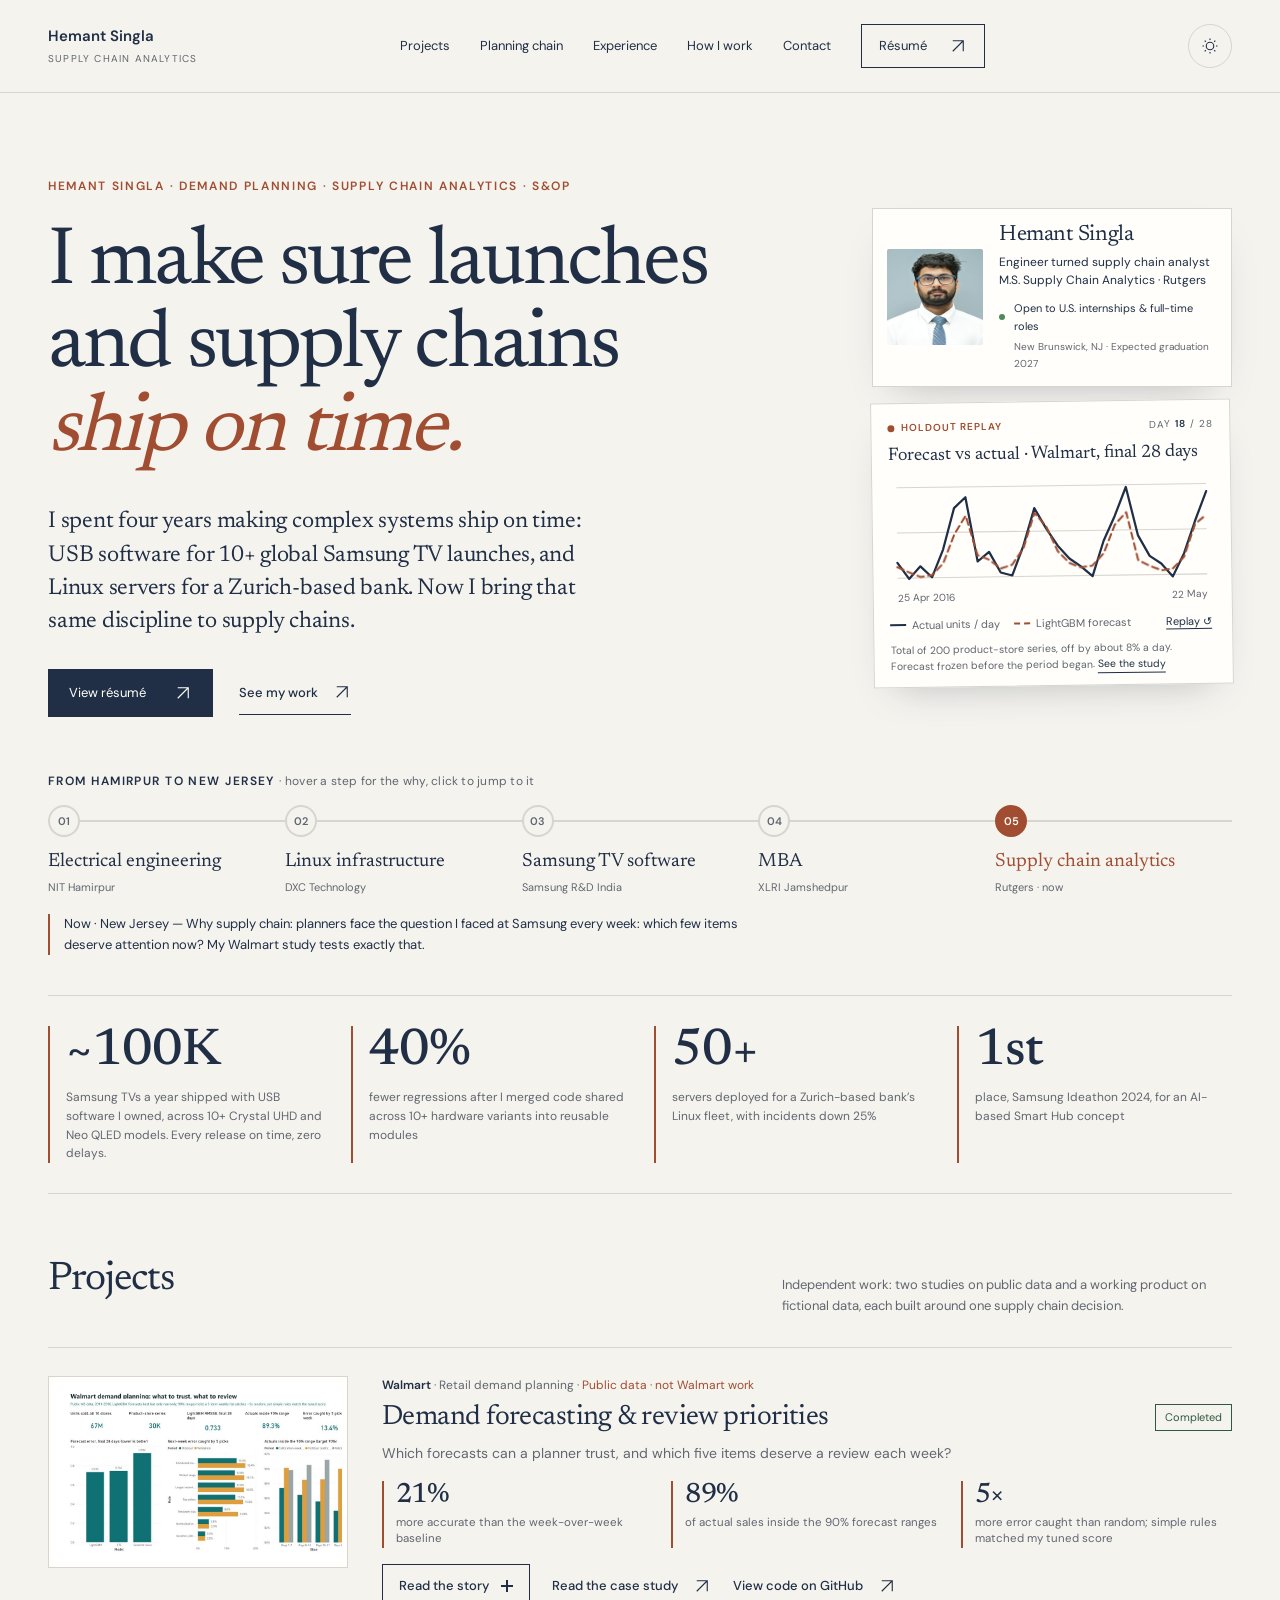
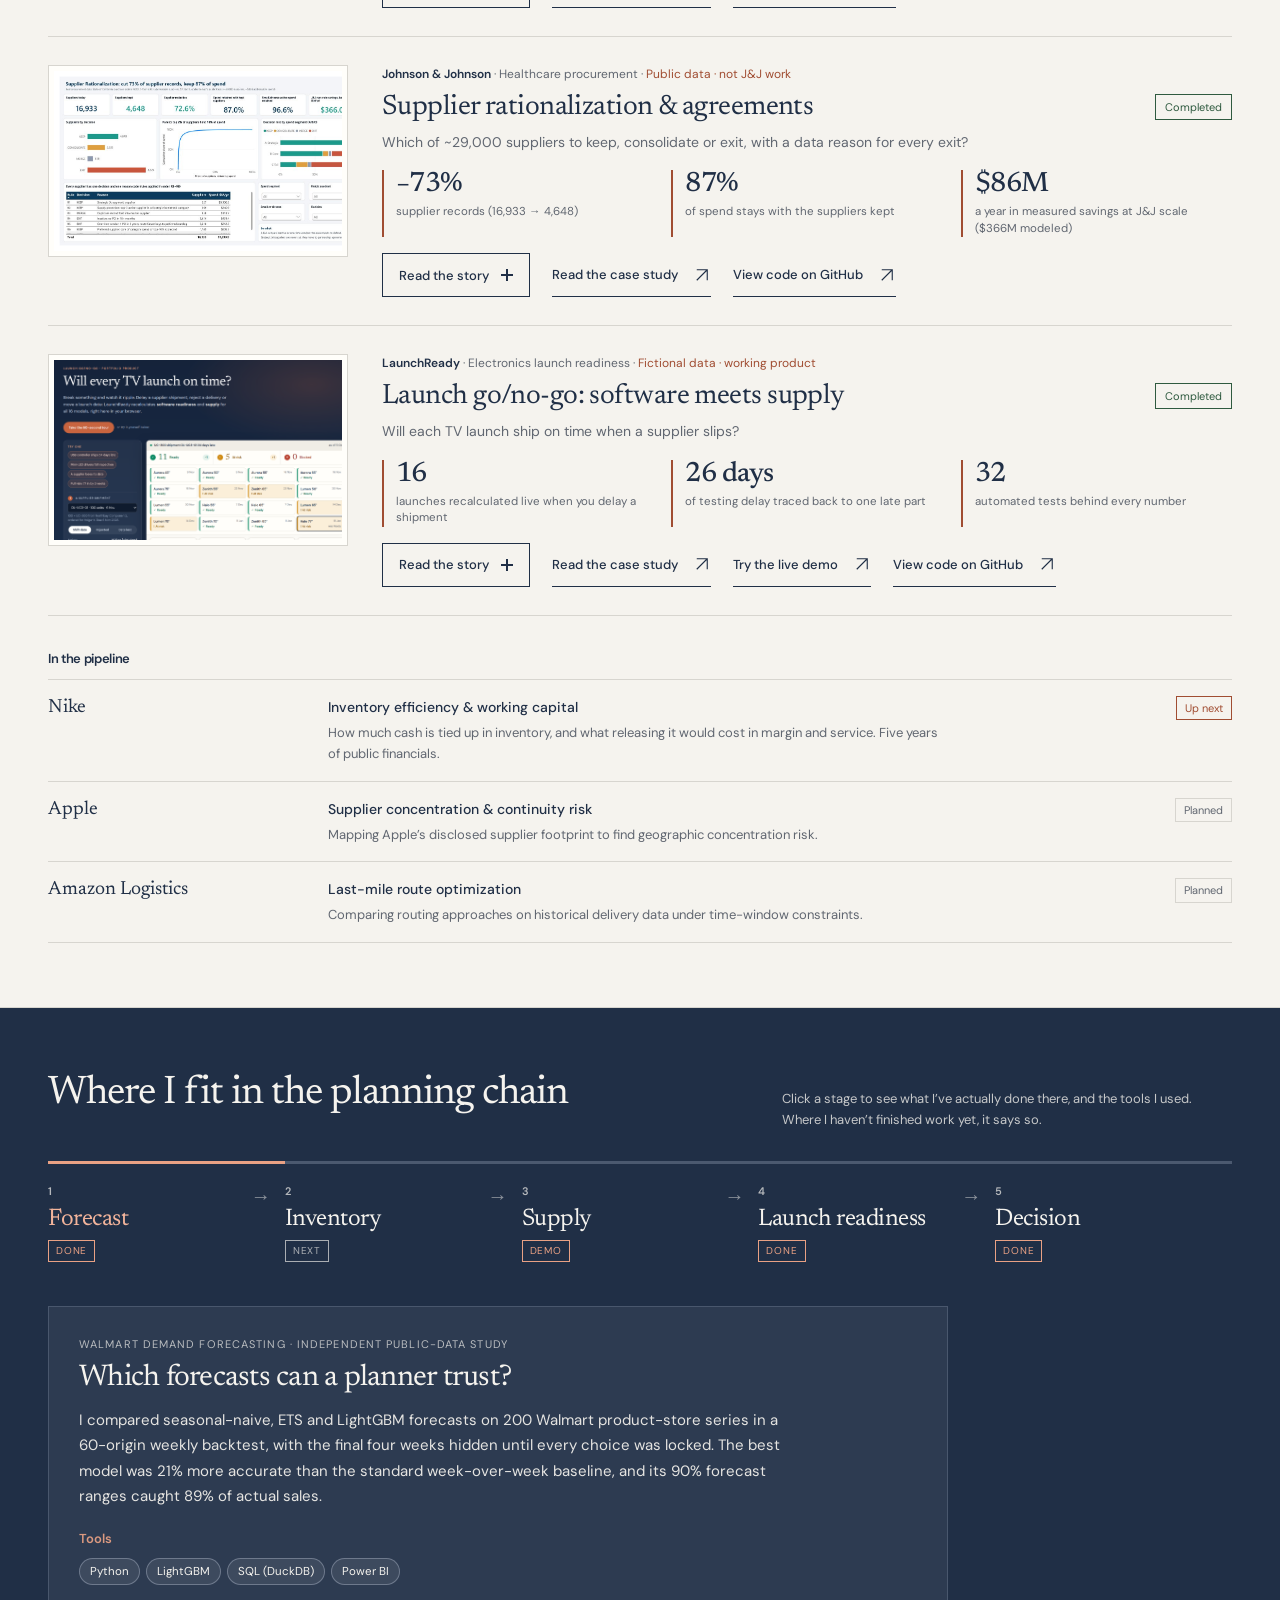
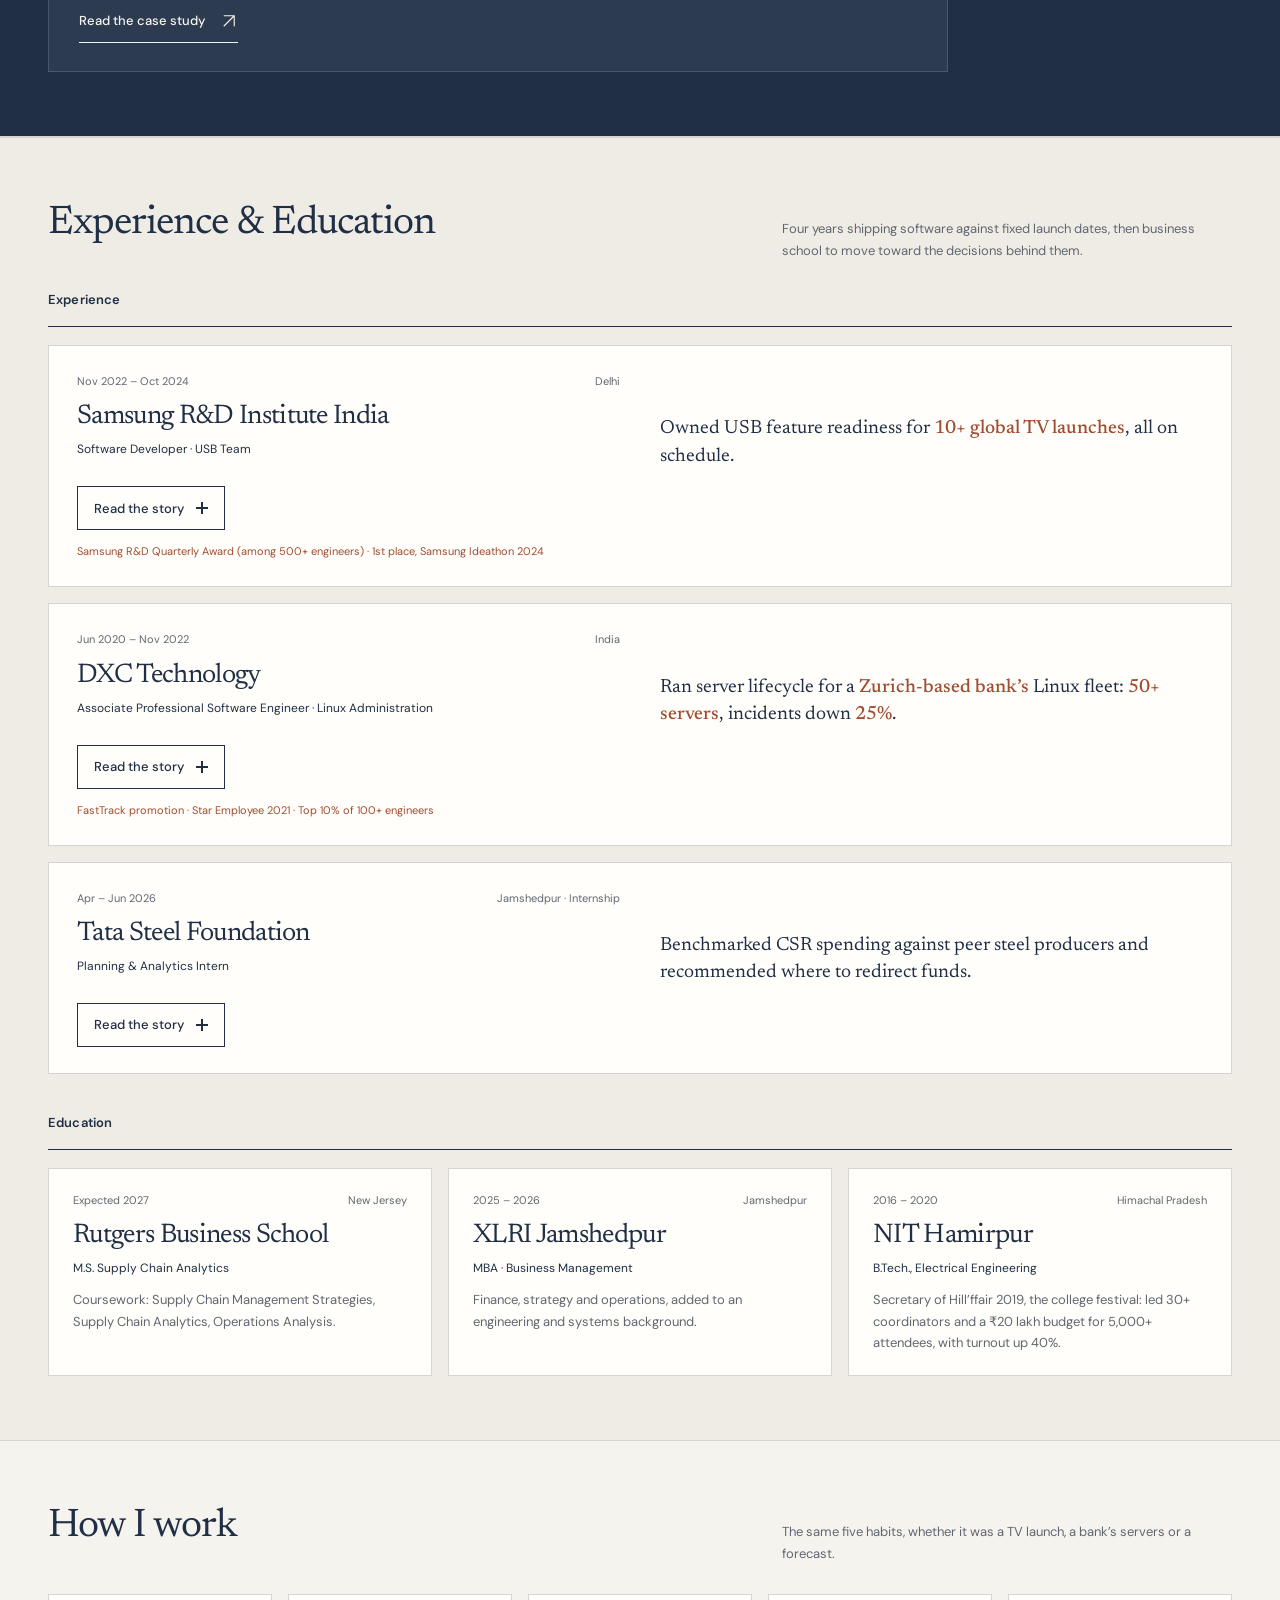
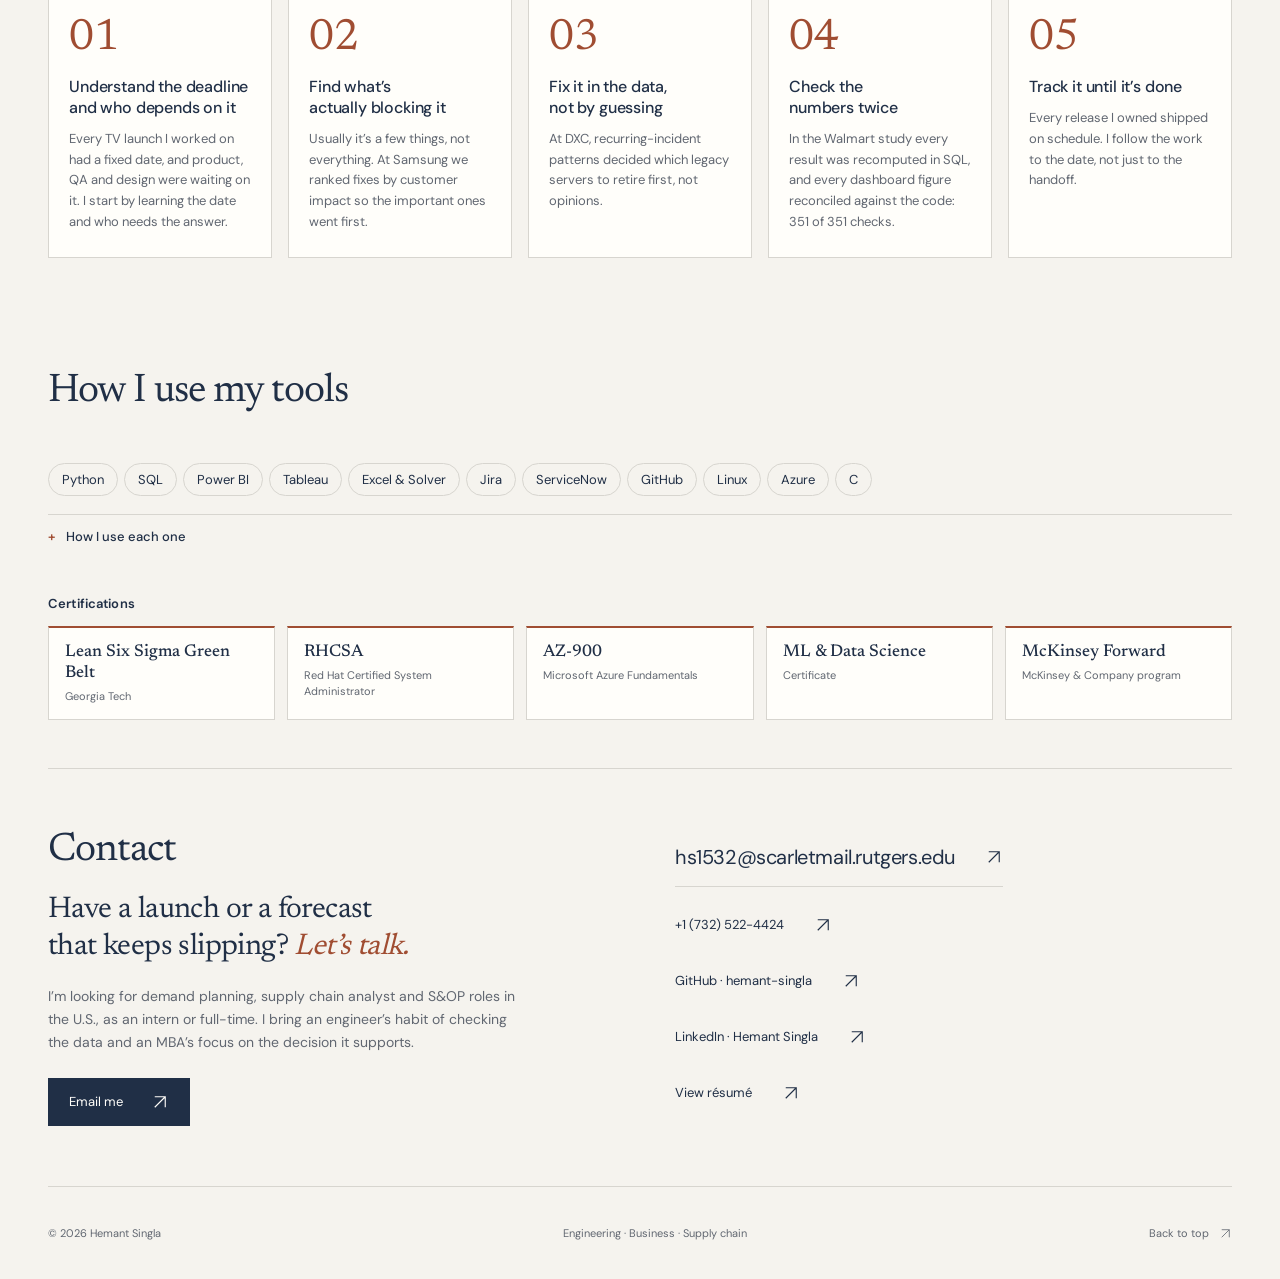
==== commit 1bbc302a: "Walmart study: accuracy by planning level, bias impact, forecast-vs-actual chart - New section showi" ====
--- a/index.html
+++ b/index.html
@@ -1,7 +1,7 @@
 <!doctype html>
 <html lang="en"><head><meta charset="utf-8"><meta name="viewport" content="width=device-width,initial-scale=1"><meta name="description" content="Hemant Singla: electrical engineer and former Samsung R&amp;D and DXC engineer, XLRI MBA, now in supply chain analytics at Rutgers. Demand forecasting case study with code and Power BI dashboard."><meta property="og:title" content="Hemant Singla | Supply Chain Analytics"><meta property="og:description" content="Supply chain analytics portfolio: demand forecasting, inventory and supplier-risk case studies on public data."><meta property="og:type" content="website"><meta property="og:image" content="https://hemant-singla.github.io/assets/hemant-singla.jpg"><meta name="theme-color" content="#202f46"><title>Hemant Singla | Supply Chain Analytics</title><link rel="icon" href="assets/hemant-singla.jpg" type="image/jpeg"><link rel="preload" href="assets/fonts/newsreader-latin.woff2" as="font" type="font/woff2" crossorigin>
 <script>(function(){var d=document.documentElement;d.classList.add('js');try{var t=localStorage.getItem('theme');if(t==='dark'||t==='light')d.setAttribute('data-theme',t)}catch(e){}})();</script>
-<link rel="stylesheet" href="assets/style.css?v=story-6"><script defer src="assets/main.js?v=story-6"></script></head>
+<link rel="stylesheet" href="assets/style.css?v=story-7"><script defer src="assets/main.js?v=story-6"></script></head>
 <body class="home"><a class="skip" href="#main">Skip to content</a><header class="header"><div class="wrap nav"><a class="brand" href="index.html" aria-label="Hemant Singla home"><span>Hemant Singla<small>Supply chain analytics</small></span></a><button class="menu-toggle" aria-expanded="false" aria-controls="navigation">Menu</button><nav id="navigation" class="nav-links" aria-label="Main navigation"><a href="#work">Projects</a><a href="#chain">Planning chain</a><a href="#about">Experience</a><a href="#how">How I work</a><a href="#contact">Contact</a><a class="resume-link" href="assets/Hemant_Singla_Resume.pdf" target="_blank" rel="noopener">Résumé <svg viewBox="0 0 24 24" aria-hidden="true" class="icon"><path d="M5 19 19 5M5 5h14v14"/></svg></a></nav></div></header>
 <main id="main">
 
@@ -34,7 +34,7 @@
     </svg>
     <figcaption>
       <div class="fc-legend"><span class="lg-a">Actual units / day</span><span class="lg-f">LightGBM forecast</span><button type="button" class="fc-replay">Replay ↺</button></div>
-      <p class="fc-note">Total of 200 product-store series. Forecast frozen before the period began. <a href="projects/walmart.html">See the study</a></p>
+      <p class="fc-note">Total of 200 product-store series, off by about 8% a day. Forecast frozen before the period began. <a href="projects/walmart.html">See the study</a></p>
     </figcaption>
   </figure>
   </div>
@@ -69,7 +69,7 @@
 <p class="pcard-kind"><strong>Walmart</strong> · Retail demand planning · <span>Public data · not Walmart work</span></p>
 <div class="pcard-title"><h3>Demand forecasting &amp; review priorities</h3><span class="status status-done">Completed</span></div>
 <p class="pcard-line">Which forecasts can a planner trust, and which five items deserve a review each week?</p>
-<ul class="pcard-stats"><li><strong>21%</strong><span>more accurate than the week-over-week baseline</span></li><li><strong>89%</strong><span>of actual sales inside the 90% forecast ranges</span></li><li><strong>5×</strong><span>more forecast error caught than random picks</span></li></ul>
+<ul class="pcard-stats"><li><strong>21%</strong><span>more accurate than the week-over-week baseline</span></li><li><strong>89%</strong><span>of actual sales inside the 90% forecast ranges</span></li><li><strong>5×</strong><span>more error caught than random; simple rules matched my tuned score</span></li></ul>
 <div class="pcard-actions"><button class="story-toggle" aria-expanded="true" aria-controls="walmart-story"><span class="toggle-label">Quick story</span><span class="toggle-icon" aria-hidden="true"></span></button><div class="project-links"><a class="text-link" href="projects/walmart.html">Read the case study <svg viewBox="0 0 24 24" aria-hidden="true" class="icon"><path d="M5 19 19 5M5 5h14v14"/></svg></a><a class="text-link" href="https://github.com/hemant-singla/walmart-demand-planning" target="_blank" rel="noopener noreferrer">View code on GitHub <svg viewBox="0 0 24 24" aria-hidden="true" class="icon"><path d="M5 19 19 5M5 5h14v14"/></svg></a></div></div>
 </div>
 <div class="story-body" id="walmart-story">
@@ -77,7 +77,7 @@
     <li><span class="step-label">Problem</span><p>A planner can’t review every forecast every week. Which forecasts are reliable, and which five products deserve their attention?</p></li>
     <li><span class="step-label">Approach</span><p>Compare seasonal-naive, ETS and LightGBM in a 60-origin weekly rolling backtest. Every forecast uses only data up to its forecast date, and the final 28 days stay sealed until all choices are frozen.</p></li>
     <li><span class="step-label">Build</span><p>A Python and SQL pipeline from raw sales to a weekly review list, checked in DuckDB and presented in a 10-page Power BI dashboard. Hover or tap the steps below.</p></li>
-    <li><span class="step-label">Result</span><p>21% lower error than the baseline, honest 90% ranges (89% coverage), and a 5-item review list that caught 5× more error than random. Recommendation: LightGBM, with ETS as the fallback.</p></li>
+    <li><span class="step-label">Result</span><p>21% lower error than the baseline, honest 90% ranges (89% coverage), and about 8% error on the daily total across all 200 items. Simple review rules matched my tuned score; all caught about 5× more error than random. Recommendation: LightGBM, with ETS as the fallback.</p></li>
   </ol>
   <div class="pipeline">
     <p class="pipeline-title">How the study is built</p>
@@ -199,7 +199,7 @@
       <div class="chain-panel" role="tabpanel" id="panel-decision" aria-labelledby="tab-decision" tabindex="0" hidden>
         <p class="panel-kicker">Walmart study · and before that, DXC</p>
         <h3>Turning the numbers into a call</h3>
-        <p>In the Walmart study I tested which rule should pick the five items a planner reviews each week. A 5-item list caught 5× more forecast error than picking at random, and the decision memo recommends LightGBM with ETS as a fallback. At DXC, I used recurring-incident patterns to decide which legacy servers to retire first.</p>
+        <p>In the Walmart study I tested which rule should pick the five items a planner reviews each week. Simple rules (largest recent error, top sellers) did as well as the score I tuned, and every sensible list caught about 5× more forecast error than random picks. The decision memo recommends LightGBM with ETS as a fallback. At DXC, I used recurring-incident patterns to decide which legacy servers to retire first.</p>
         <p class="panel-tools"><strong>Tools</strong></p><ul class="chips" aria-label="Tools"><li>SQL</li><li>Power BI</li><li>ServiceNow</li></ul>
         <a class="text-link" href="projects/walmart.html">See the recommendation <svg viewBox="0 0 24 24" aria-hidden="true" class="icon"><path d="M5 19 19 5M5 5h14v14"/></svg></a>
       </div>
--- a/assets/style.css
+++ b/assets/style.css
@@ -260,3 +260,5 @@
  .next-body span{display:none}
 }
 .path-track a.hovered .path-num{border-color:var(--accent);background:var(--accent);color:var(--on-ink)}.path-track a.hovered .path-name{color:var(--accent)}
+.fva-actual,.fva-forecast{fill:none;stroke-linejoin:round;stroke-linecap:round}.fva-actual{stroke:var(--ink);stroke-width:2.4}.fva-forecast{stroke:var(--accent);stroke-width:2.2;stroke-dasharray:6 4}.fva-weekend rect{fill:var(--wash)}.fva-legend{display:flex;flex-wrap:wrap;gap:6px 16px;font-size:11px;color:var(--muted);margin:8px 0 4px}.fva-legend span{display:inline-flex;align-items:center;gap:6px}.fva-legend span:before{content:"";width:16px;height:0;border-top:2px solid var(--ink)}.fva-legend .lg-f:before{border-top:2px dashed var(--accent)}.fva-legend .lg-w:before{height:10px;border:0;background:var(--wash)}
+.case-block p+p{margin-top:12px}
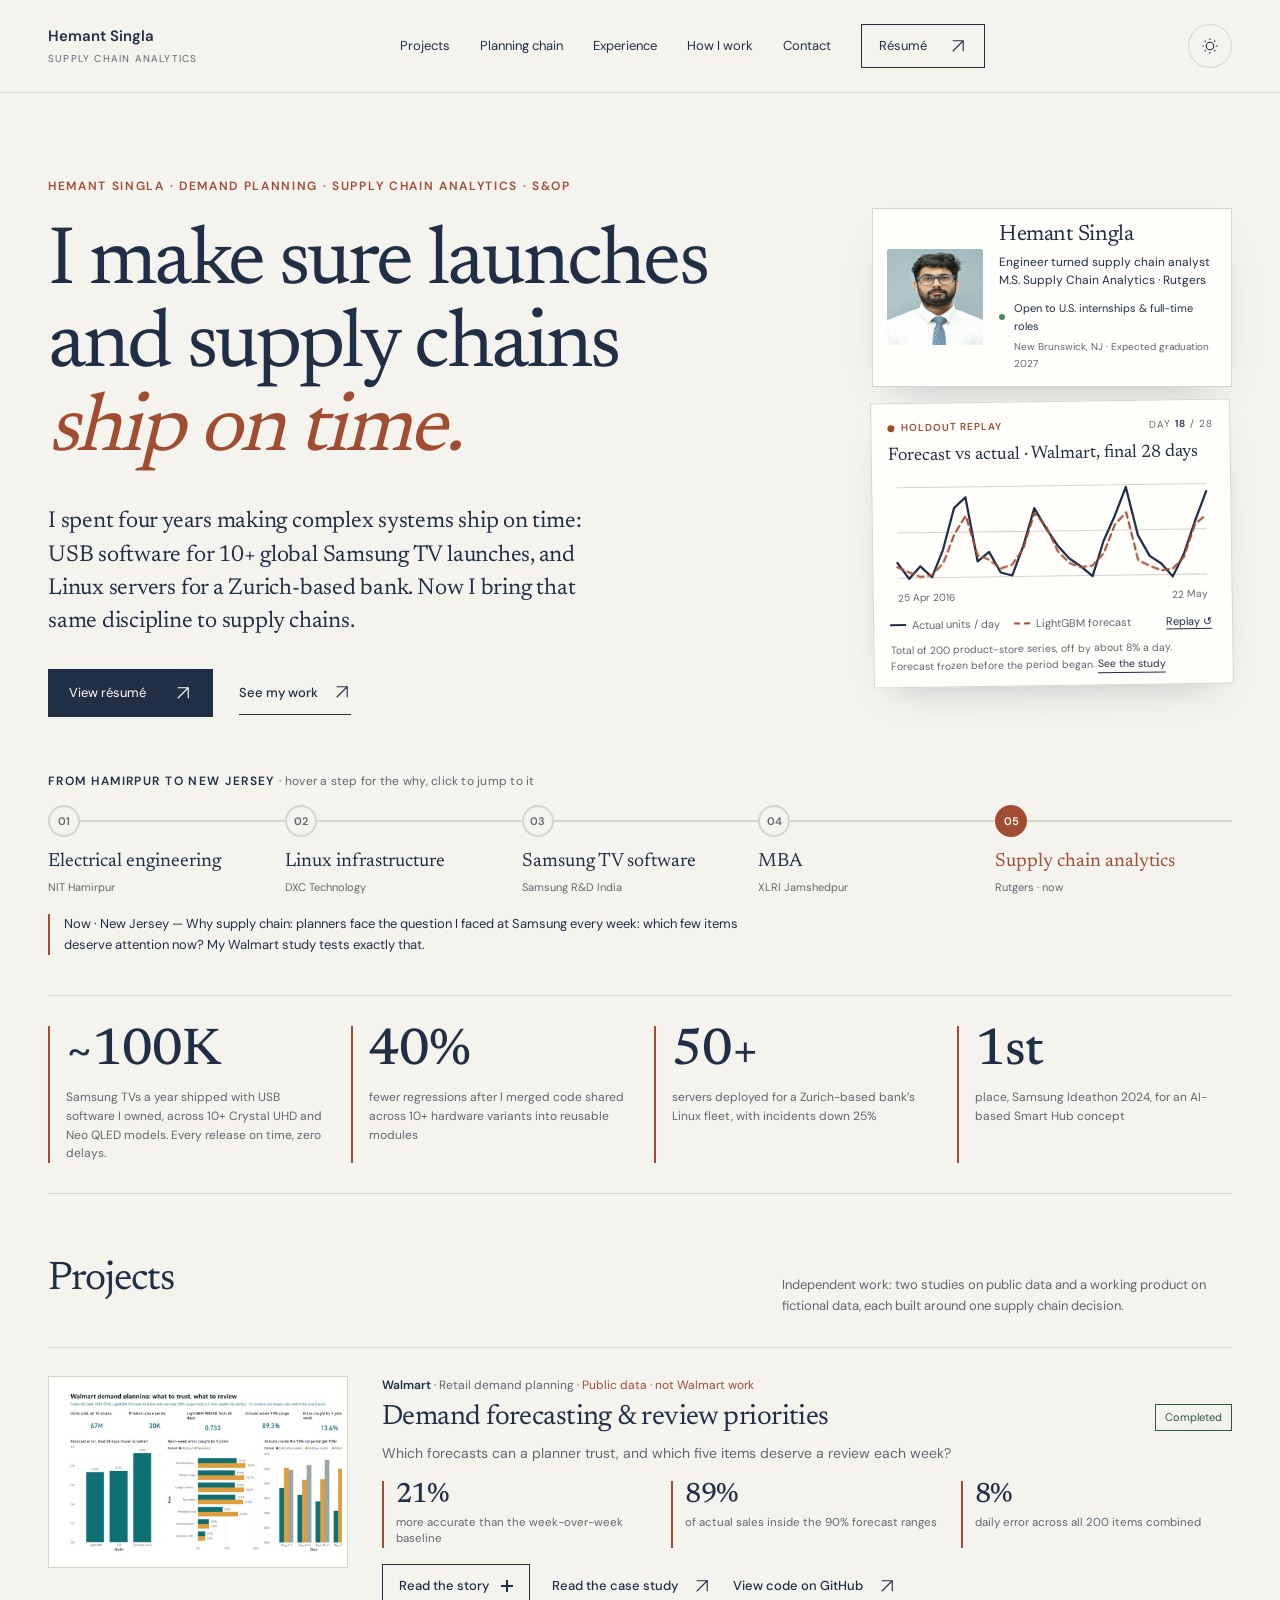
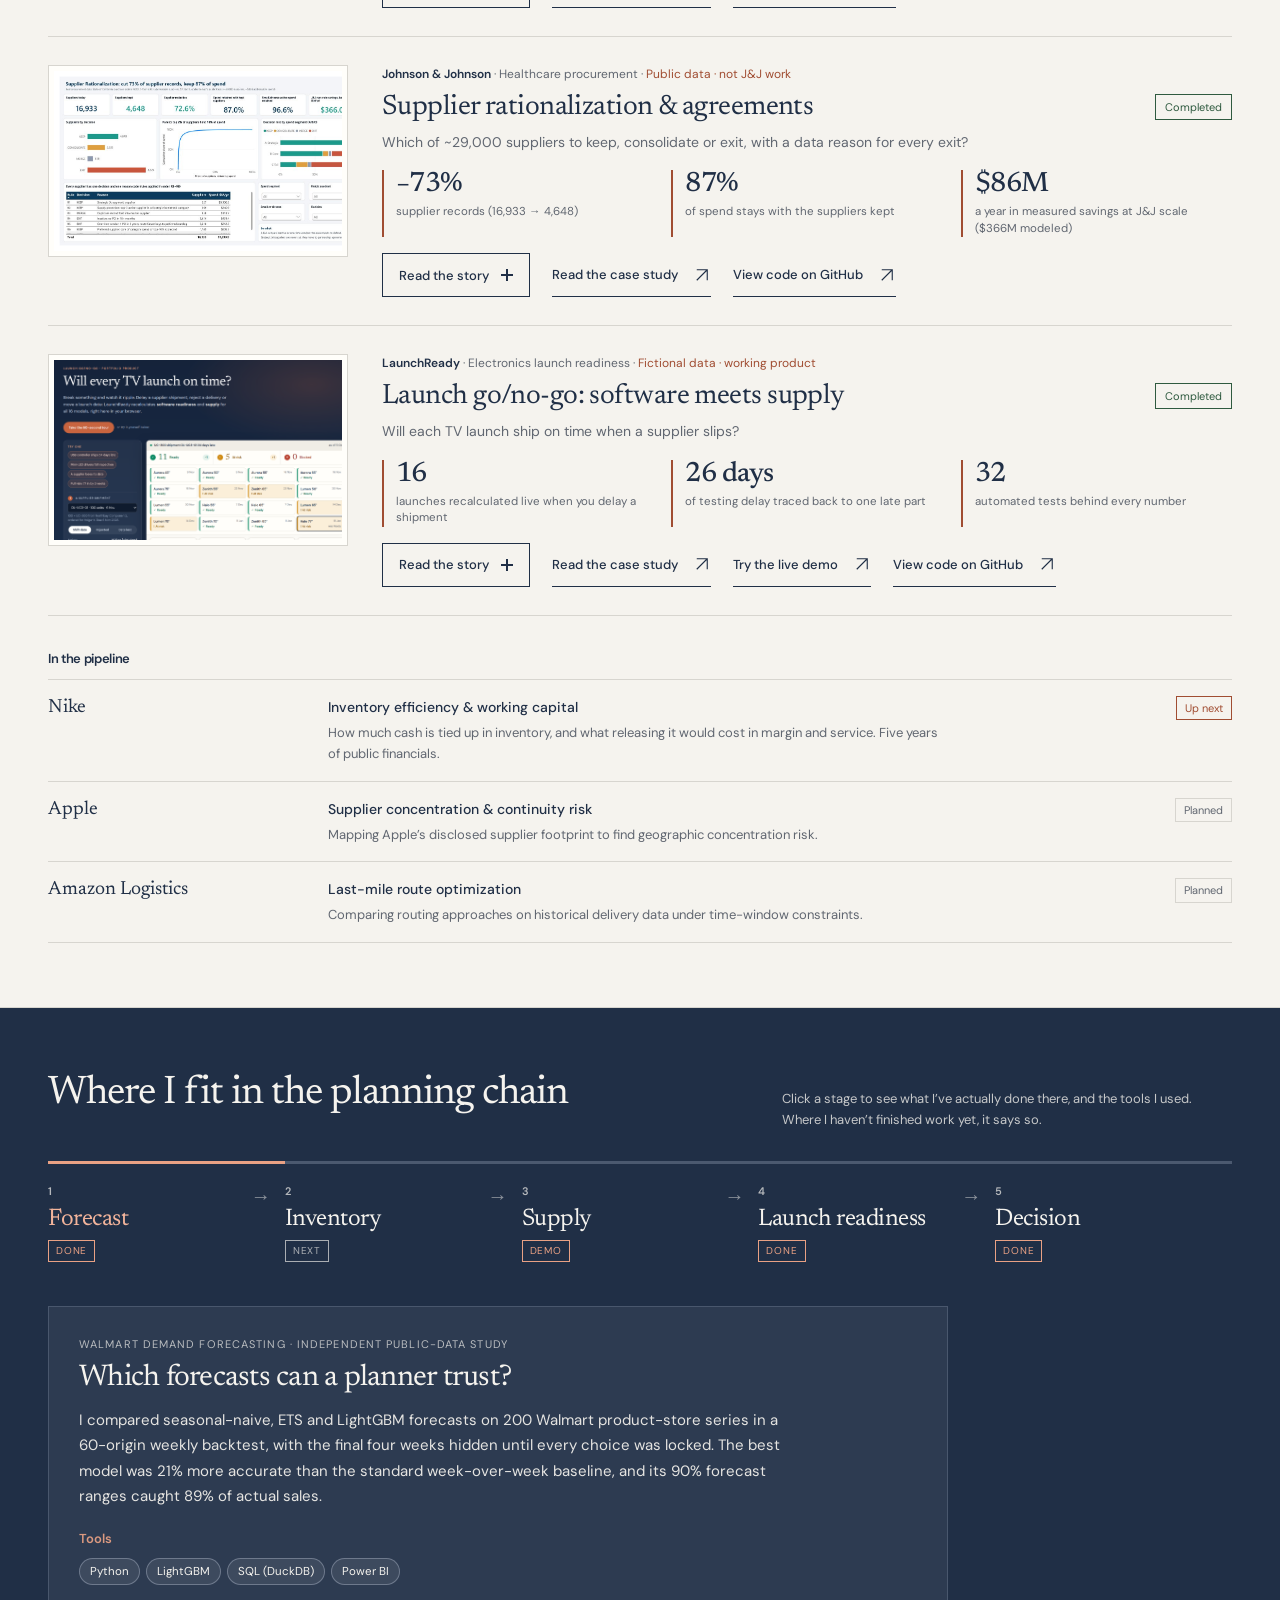
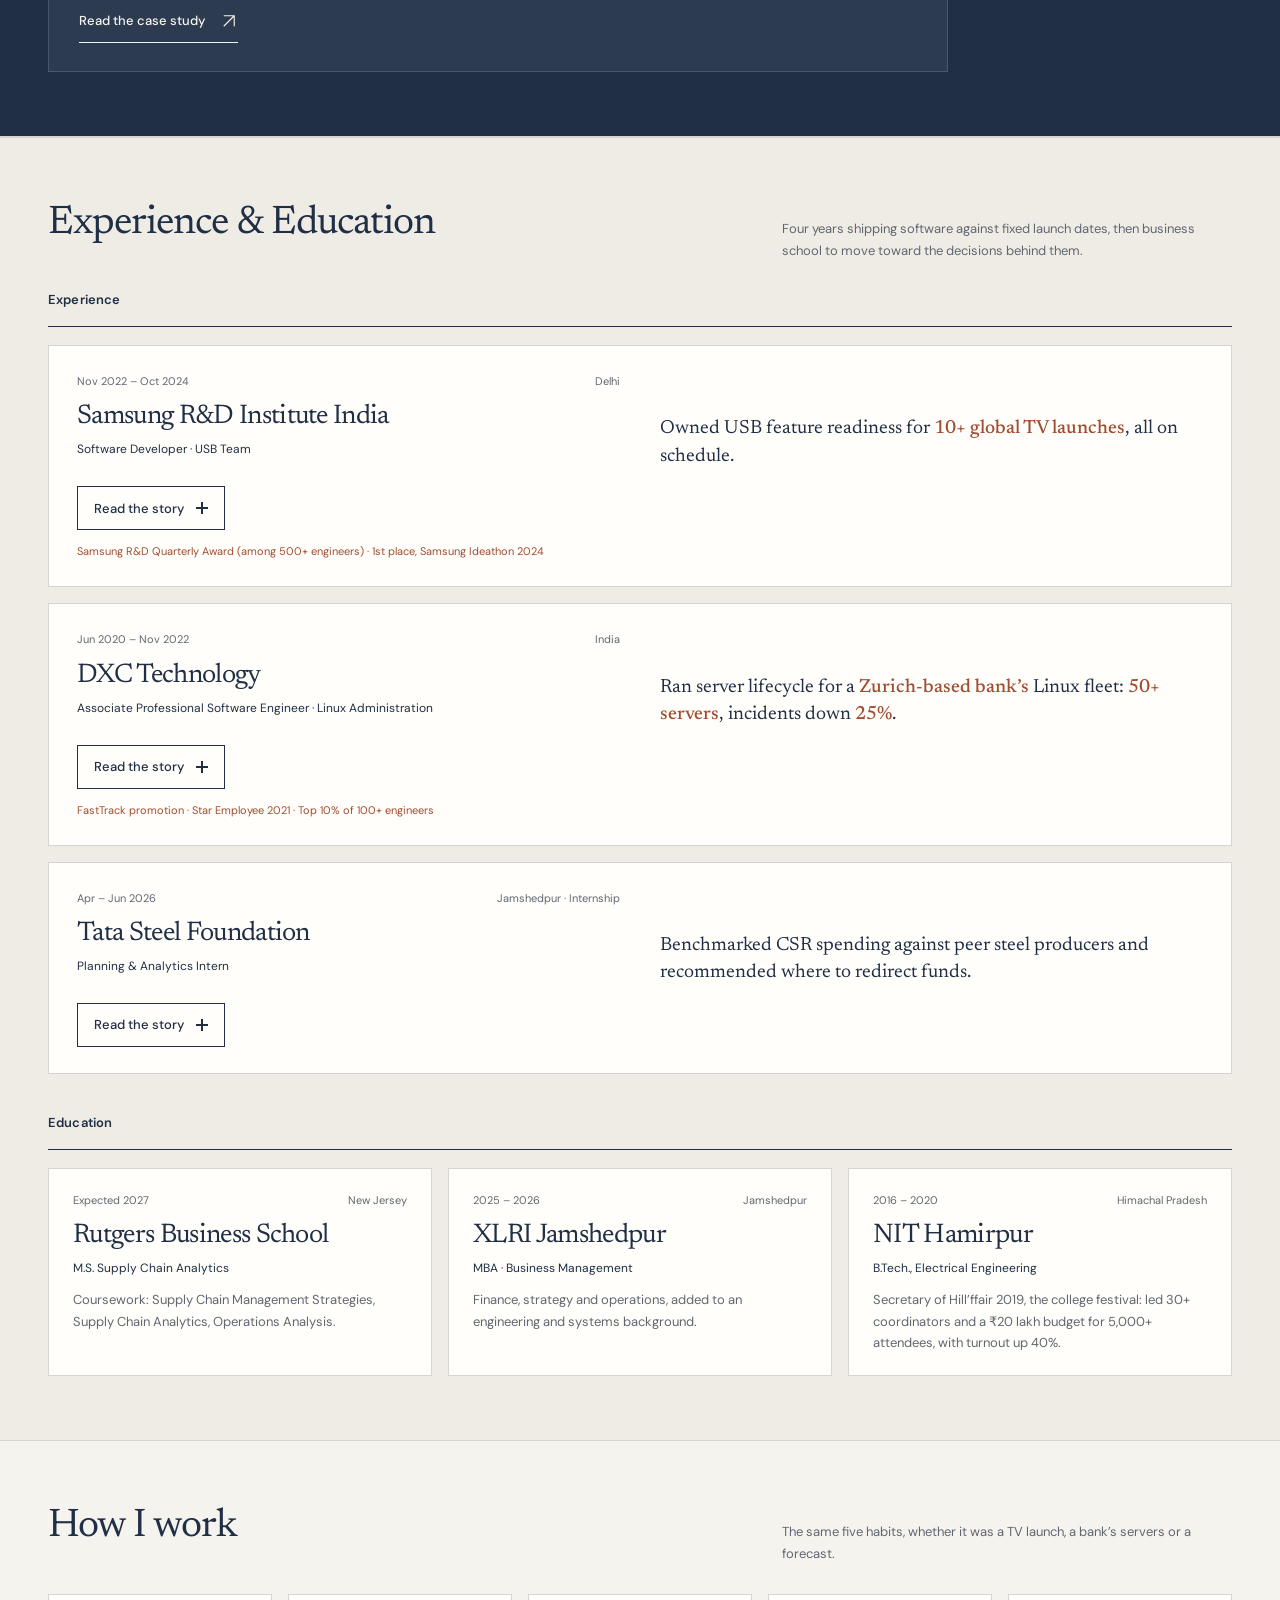
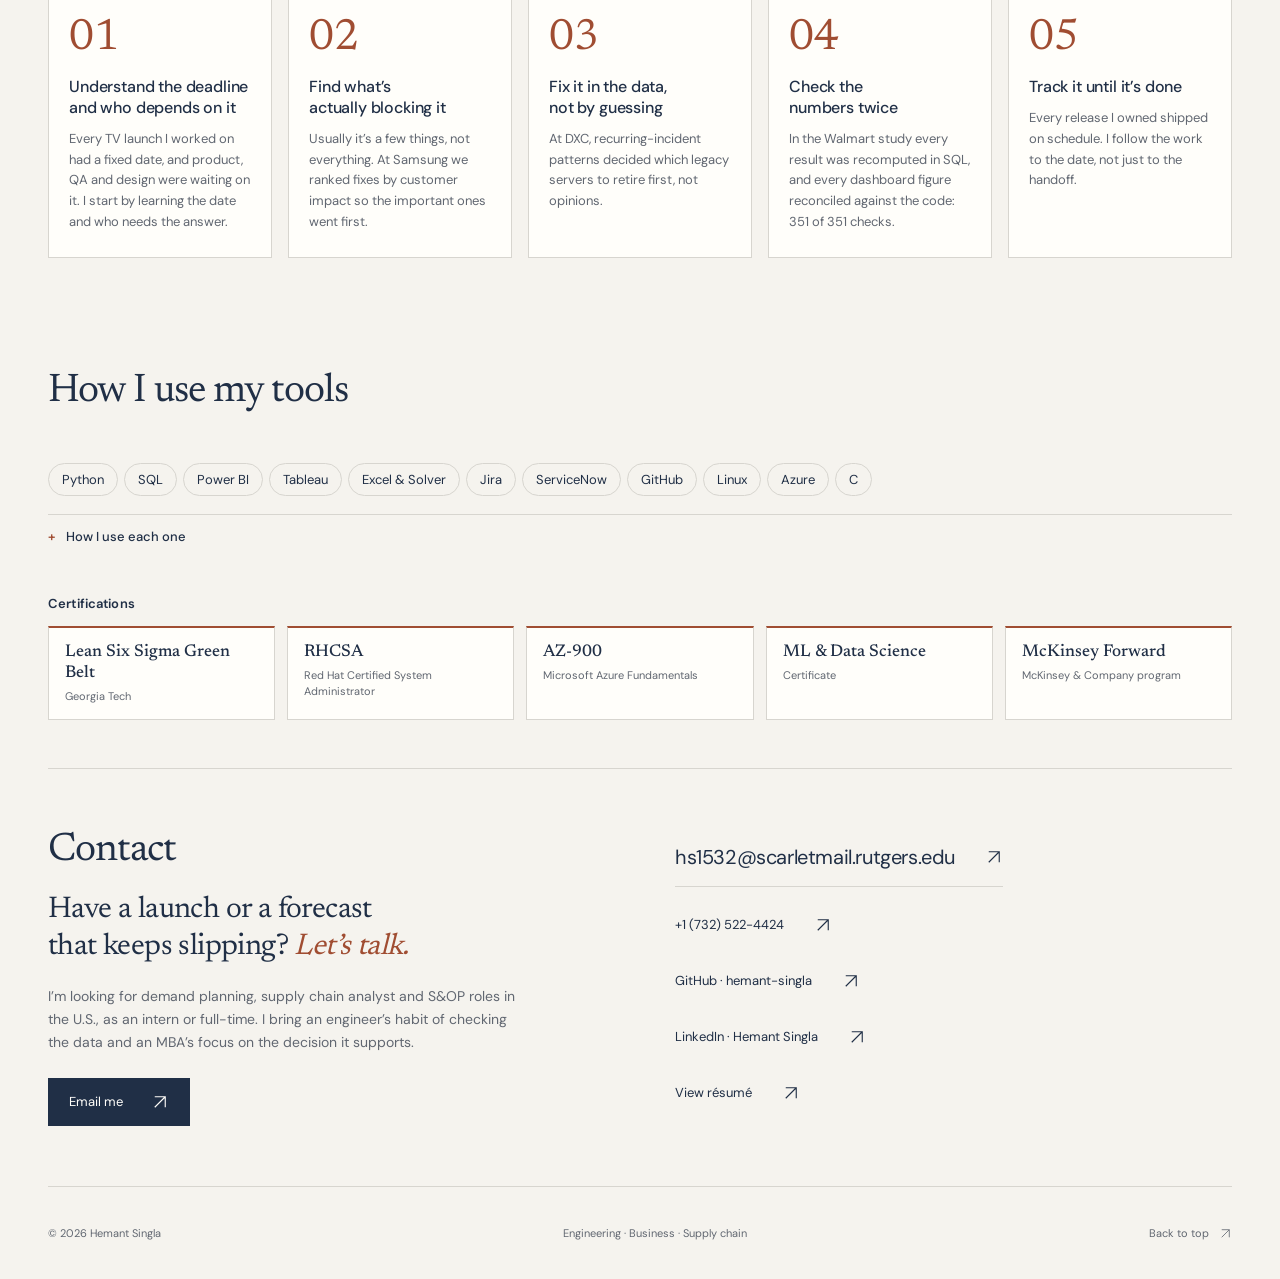
==== commit 58c8c7b9: "Walmart: lead with 8% combined daily error, fit tables on phones, visible weekend shading in dark mo" ====
--- a/index.html
+++ b/index.html
@@ -1,7 +1,7 @@
 <!doctype html>
 <html lang="en"><head><meta charset="utf-8"><meta name="viewport" content="width=device-width,initial-scale=1"><meta name="description" content="Hemant Singla: electrical engineer and former Samsung R&amp;D and DXC engineer, XLRI MBA, now in supply chain analytics at Rutgers. Demand forecasting case study with code and Power BI dashboard."><meta property="og:title" content="Hemant Singla | Supply Chain Analytics"><meta property="og:description" content="Supply chain analytics portfolio: demand forecasting, inventory and supplier-risk case studies on public data."><meta property="og:type" content="website"><meta property="og:image" content="https://hemant-singla.github.io/assets/hemant-singla.jpg"><meta name="theme-color" content="#202f46"><title>Hemant Singla | Supply Chain Analytics</title><link rel="icon" href="assets/hemant-singla.jpg" type="image/jpeg"><link rel="preload" href="assets/fonts/newsreader-latin.woff2" as="font" type="font/woff2" crossorigin>
 <script>(function(){var d=document.documentElement;d.classList.add('js');try{var t=localStorage.getItem('theme');if(t==='dark'||t==='light')d.setAttribute('data-theme',t)}catch(e){}})();</script>
-<link rel="stylesheet" href="assets/style.css?v=story-7"><script defer src="assets/main.js?v=story-6"></script></head>
+<link rel="stylesheet" href="assets/style.css?v=story-8"><script defer src="assets/main.js?v=story-6"></script></head>
 <body class="home"><a class="skip" href="#main">Skip to content</a><header class="header"><div class="wrap nav"><a class="brand" href="index.html" aria-label="Hemant Singla home"><span>Hemant Singla<small>Supply chain analytics</small></span></a><button class="menu-toggle" aria-expanded="false" aria-controls="navigation">Menu</button><nav id="navigation" class="nav-links" aria-label="Main navigation"><a href="#work">Projects</a><a href="#chain">Planning chain</a><a href="#about">Experience</a><a href="#how">How I work</a><a href="#contact">Contact</a><a class="resume-link" href="assets/Hemant_Singla_Resume.pdf" target="_blank" rel="noopener">Résumé <svg viewBox="0 0 24 24" aria-hidden="true" class="icon"><path d="M5 19 19 5M5 5h14v14"/></svg></a></nav></div></header>
 <main id="main">
 
@@ -69,7 +69,7 @@
 <p class="pcard-kind"><strong>Walmart</strong> · Retail demand planning · <span>Public data · not Walmart work</span></p>
 <div class="pcard-title"><h3>Demand forecasting &amp; review priorities</h3><span class="status status-done">Completed</span></div>
 <p class="pcard-line">Which forecasts can a planner trust, and which five items deserve a review each week?</p>
-<ul class="pcard-stats"><li><strong>21%</strong><span>more accurate than the week-over-week baseline</span></li><li><strong>89%</strong><span>of actual sales inside the 90% forecast ranges</span></li><li><strong>5×</strong><span>more error caught than random; simple rules matched my tuned score</span></li></ul>
+<ul class="pcard-stats"><li><strong>21%</strong><span>more accurate than the week-over-week baseline</span></li><li><strong>89%</strong><span>of actual sales inside the 90% forecast ranges</span></li><li><strong>8%</strong><span>daily error across all 200 items combined</span></li></ul>
 <div class="pcard-actions"><button class="story-toggle" aria-expanded="true" aria-controls="walmart-story"><span class="toggle-label">Quick story</span><span class="toggle-icon" aria-hidden="true"></span></button><div class="project-links"><a class="text-link" href="projects/walmart.html">Read the case study <svg viewBox="0 0 24 24" aria-hidden="true" class="icon"><path d="M5 19 19 5M5 5h14v14"/></svg></a><a class="text-link" href="https://github.com/hemant-singla/walmart-demand-planning" target="_blank" rel="noopener noreferrer">View code on GitHub <svg viewBox="0 0 24 24" aria-hidden="true" class="icon"><path d="M5 19 19 5M5 5h14v14"/></svg></a></div></div>
 </div>
 <div class="story-body" id="walmart-story">
--- a/assets/style.css
+++ b/assets/style.css
@@ -260,5 +260,6 @@
  .next-body span{display:none}
 }
 .path-track a.hovered .path-num{border-color:var(--accent);background:var(--accent);color:var(--on-ink)}.path-track a.hovered .path-name{color:var(--accent)}
-.fva-actual,.fva-forecast{fill:none;stroke-linejoin:round;stroke-linecap:round}.fva-actual{stroke:var(--ink);stroke-width:2.4}.fva-forecast{stroke:var(--accent);stroke-width:2.2;stroke-dasharray:6 4}.fva-weekend rect{fill:var(--wash)}.fva-legend{display:flex;flex-wrap:wrap;gap:6px 16px;font-size:11px;color:var(--muted);margin:8px 0 4px}.fva-legend span{display:inline-flex;align-items:center;gap:6px}.fva-legend span:before{content:"";width:16px;height:0;border-top:2px solid var(--ink)}.fva-legend .lg-f:before{border-top:2px dashed var(--accent)}.fva-legend .lg-w:before{height:10px;border:0;background:var(--wash)}
+.fva-actual,.fva-forecast{fill:none;stroke-linejoin:round;stroke-linecap:round}.fva-actual{stroke:var(--ink);stroke-width:2.4}.fva-forecast{stroke:var(--accent);stroke-width:2.2;stroke-dasharray:6 4}.fva-weekend rect{fill:var(--ink);opacity:.08}.fva-legend{display:flex;flex-wrap:wrap;gap:6px 16px;font-size:11px;color:var(--muted);margin:8px 0 4px}.fva-legend span{display:inline-flex;align-items:center;gap:6px}.fva-legend span:before{content:"";width:16px;height:0;border-top:2px solid var(--ink)}.fva-legend .lg-f:before{border-top:2px dashed var(--accent)}.fva-legend .lg-w:before{height:10px;border:0;background:var(--ink);opacity:.14}
 .case-block p+p{margin-top:12px}
+@media(max-width:650px){.data-table{font-size:12px}.data-table th,.data-table td{padding:9px 6px}.data-table th:first-child{white-space:normal;min-width:9.5em}.data-table thead th{font-size:10.5px;white-space:normal;vertical-align:bottom}}
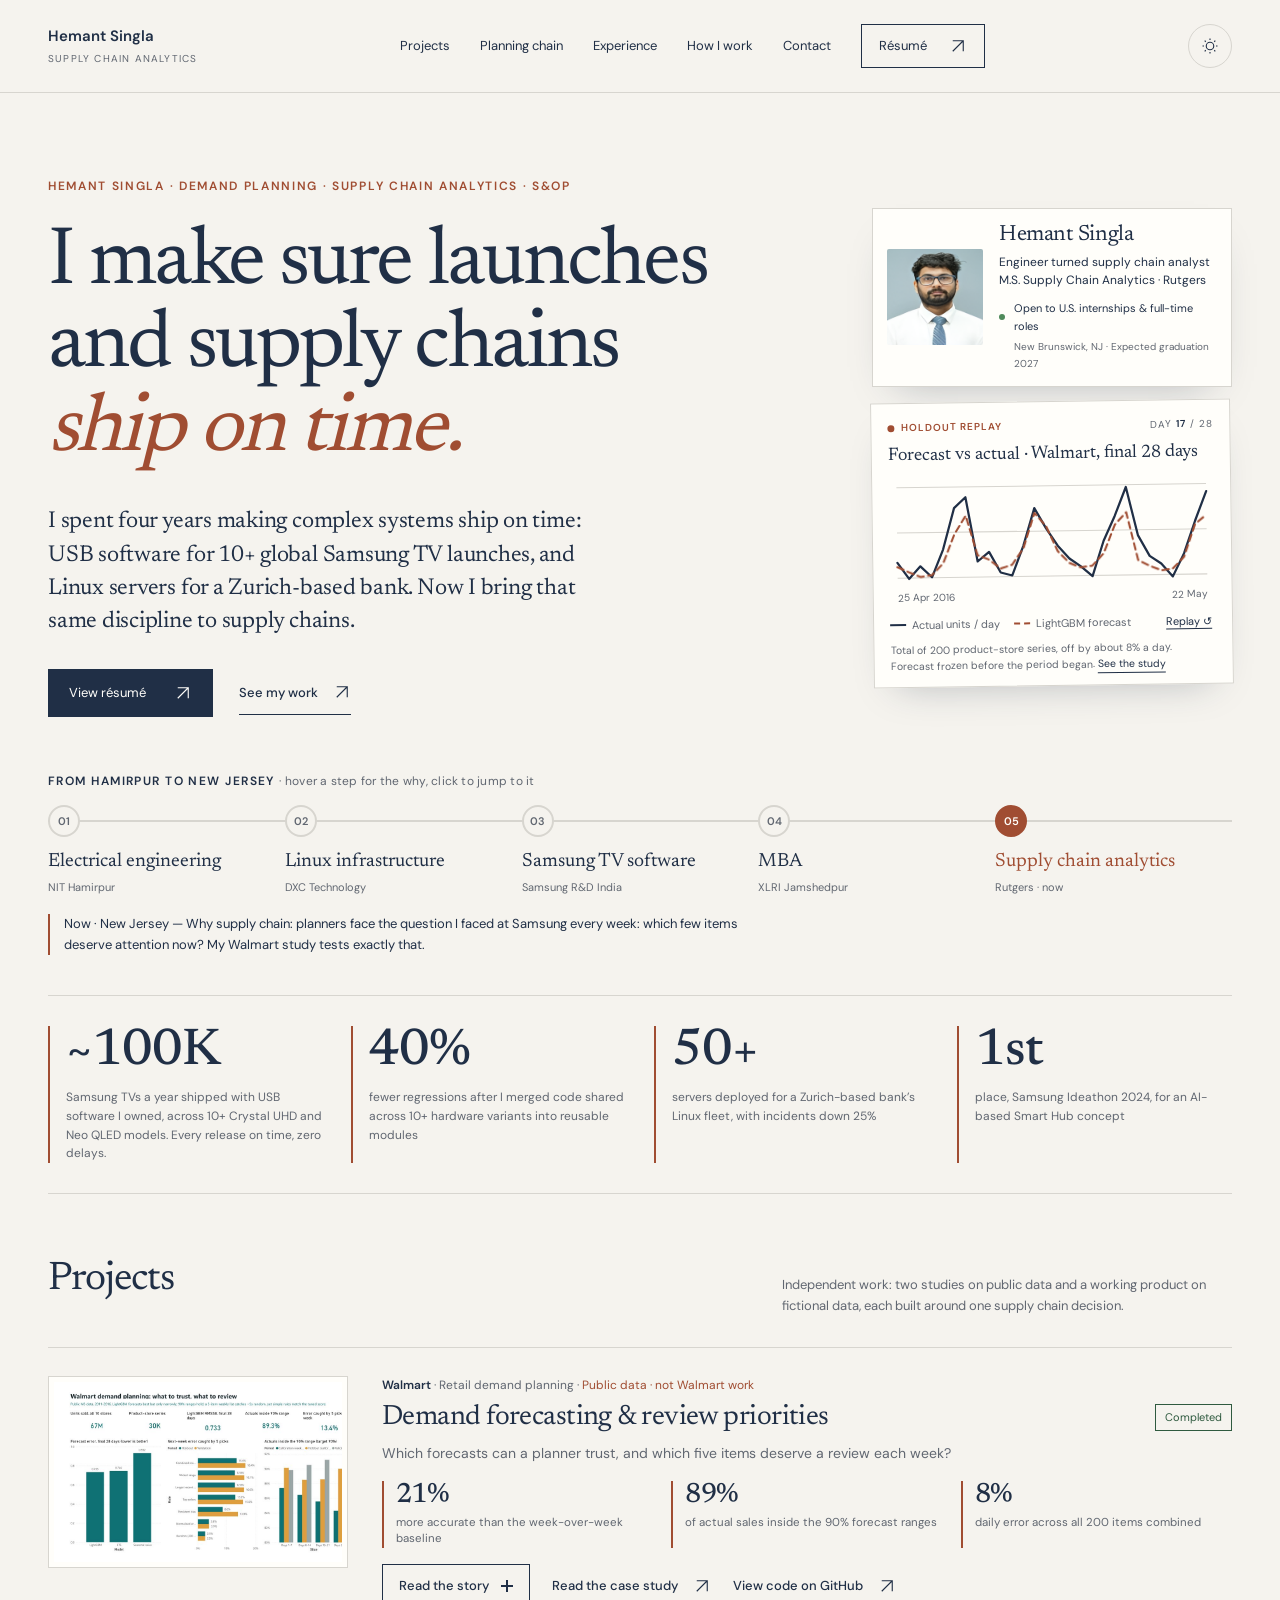
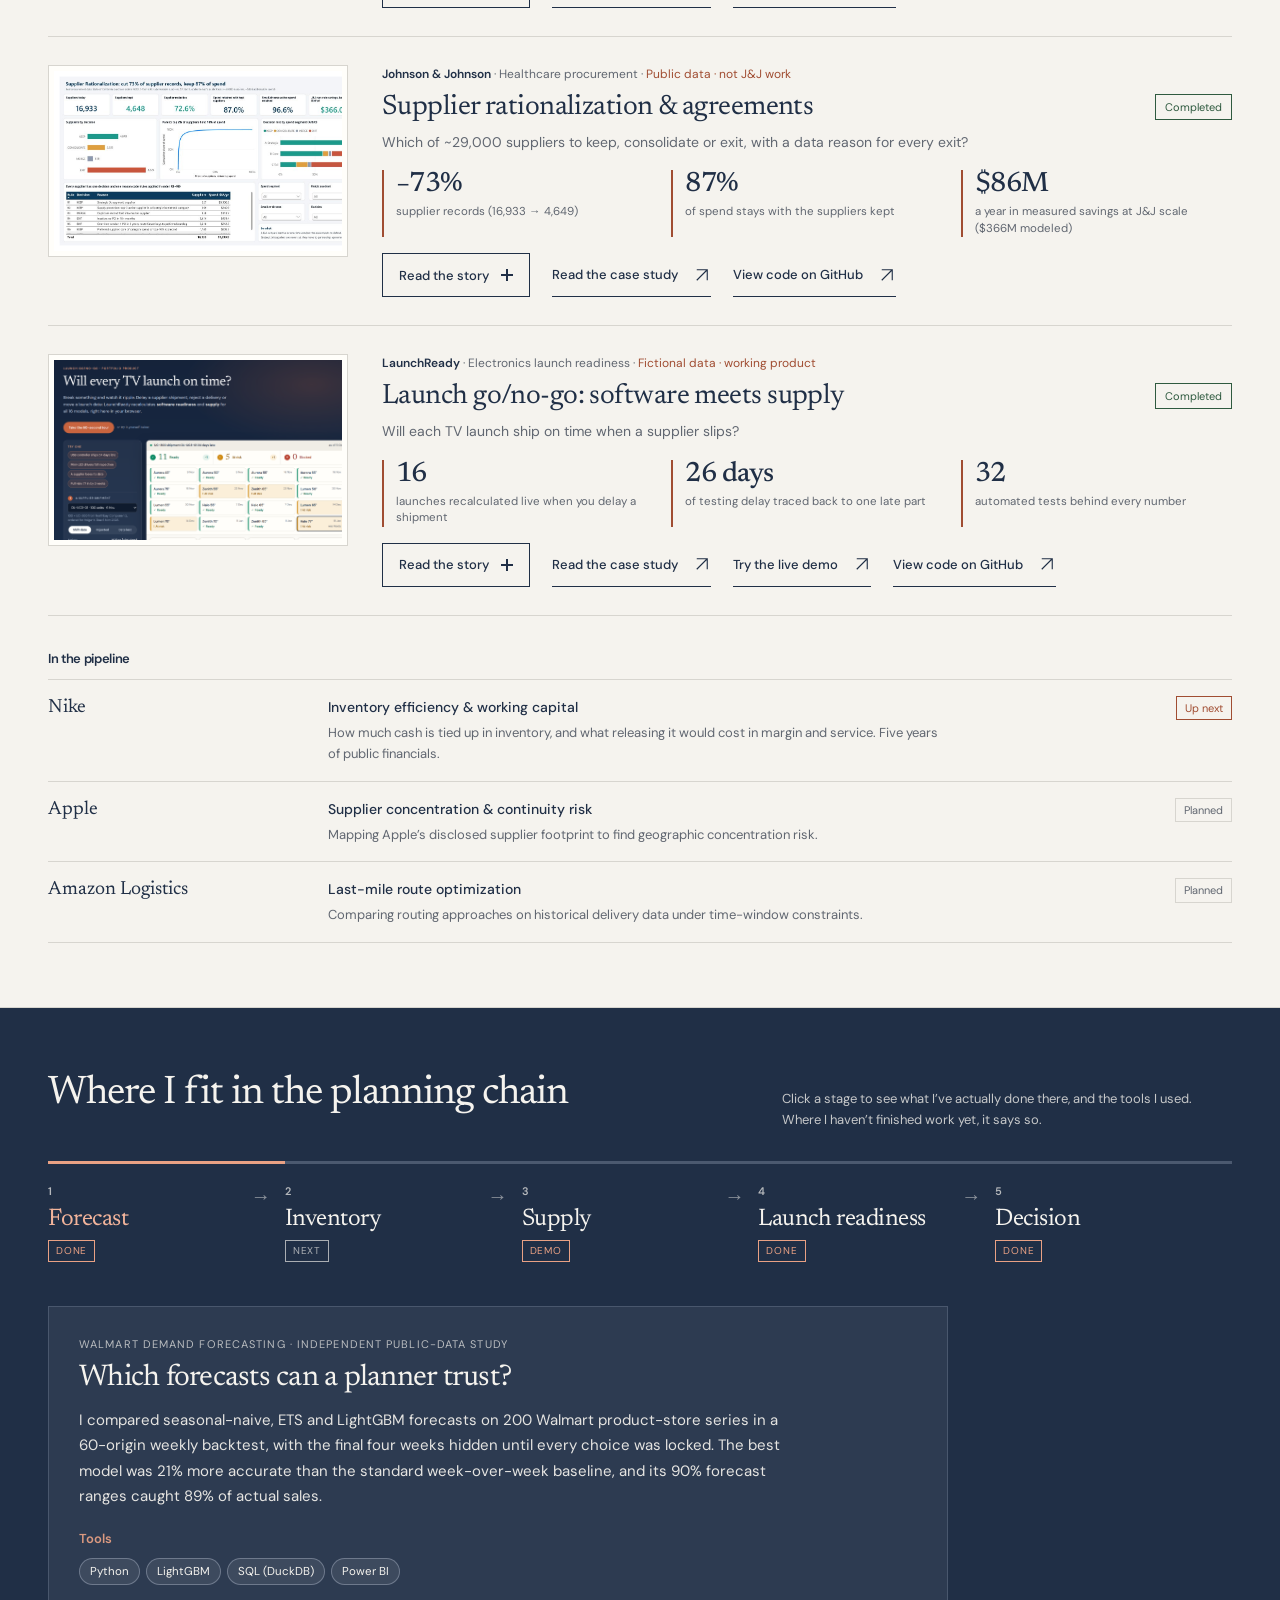
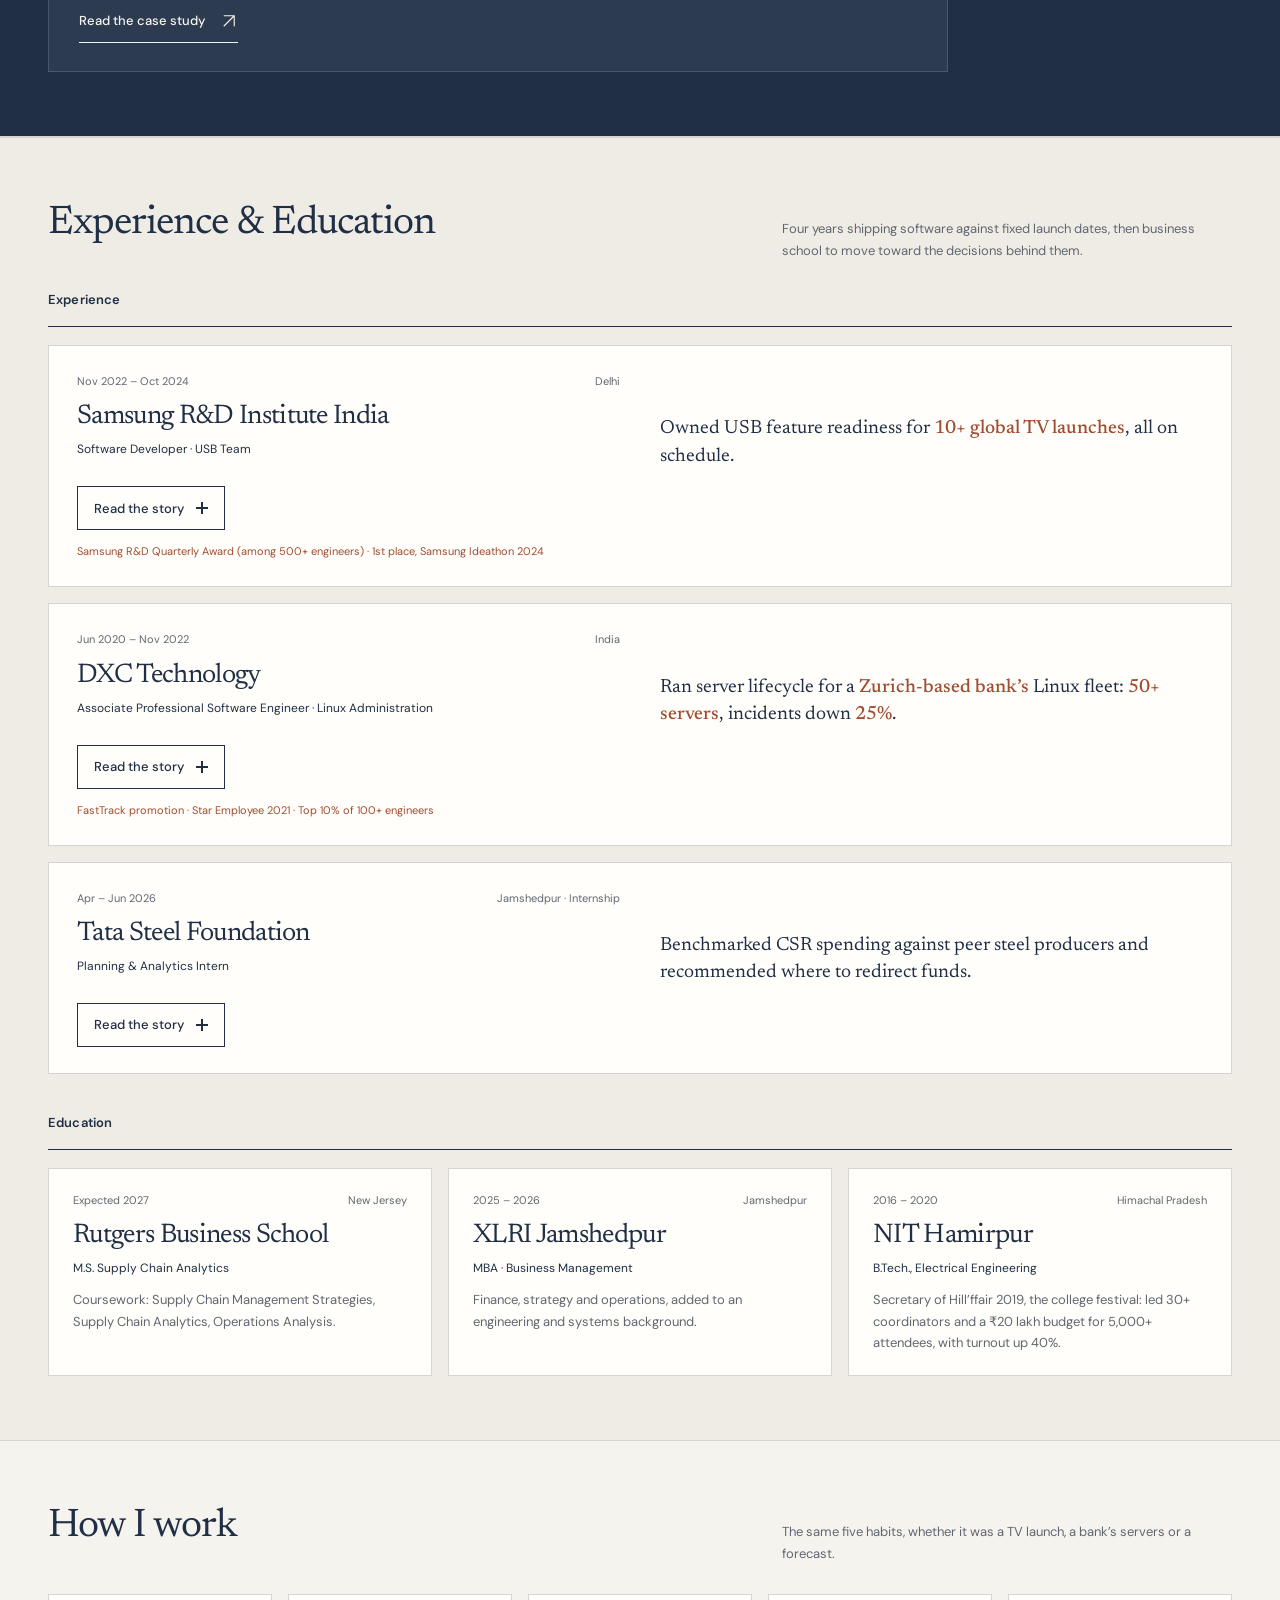
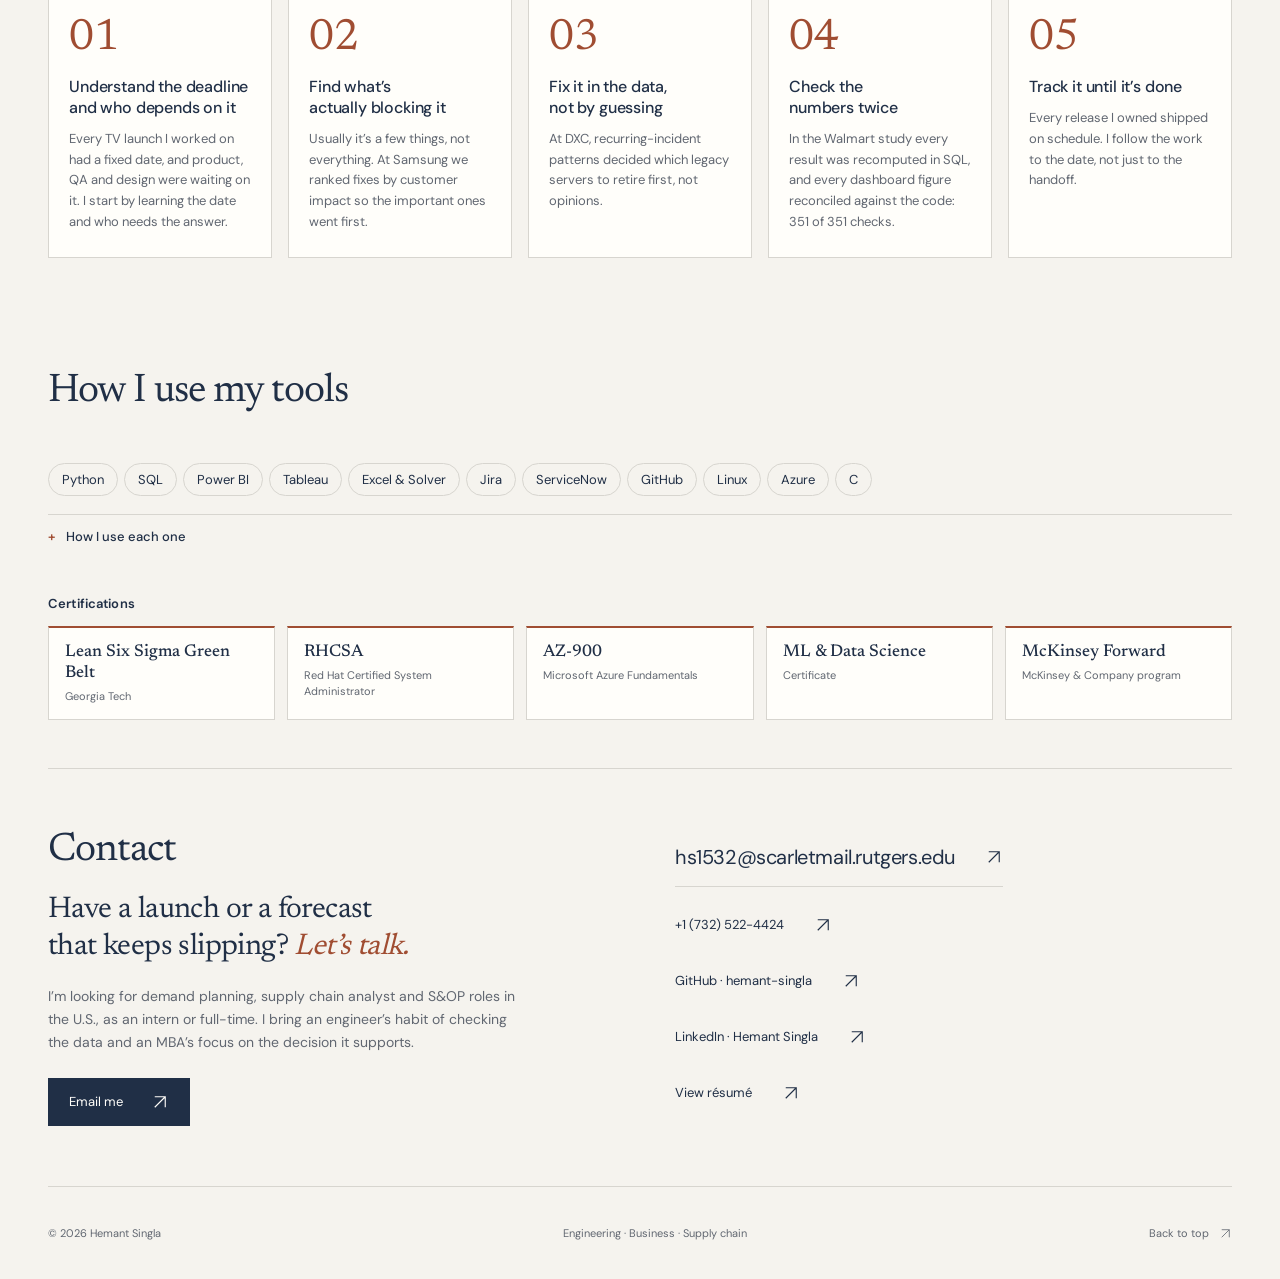
==== commit 58ddb74a: "J&J: what carries over, re-tender break-even chart, concentration check, duplicate precision, 4,649 " ====
--- a/index.html
+++ b/index.html
@@ -1,7 +1,7 @@
 <!doctype html>
 <html lang="en"><head><meta charset="utf-8"><meta name="viewport" content="width=device-width,initial-scale=1"><meta name="description" content="Hemant Singla: electrical engineer and former Samsung R&amp;D and DXC engineer, XLRI MBA, now in supply chain analytics at Rutgers. Demand forecasting case study with code and Power BI dashboard."><meta property="og:title" content="Hemant Singla | Supply Chain Analytics"><meta property="og:description" content="Supply chain analytics portfolio: demand forecasting, inventory and supplier-risk case studies on public data."><meta property="og:type" content="website"><meta property="og:image" content="https://hemant-singla.github.io/assets/hemant-singla.jpg"><meta name="theme-color" content="#202f46"><title>Hemant Singla | Supply Chain Analytics</title><link rel="icon" href="assets/hemant-singla.jpg" type="image/jpeg"><link rel="preload" href="assets/fonts/newsreader-latin.woff2" as="font" type="font/woff2" crossorigin>
 <script>(function(){var d=document.documentElement;d.classList.add('js');try{var t=localStorage.getItem('theme');if(t==='dark'||t==='light')d.setAttribute('data-theme',t)}catch(e){}})();</script>
-<link rel="stylesheet" href="assets/style.css?v=story-8"><script defer src="assets/main.js?v=story-6"></script></head>
+<link rel="stylesheet" href="assets/style.css?v=story-9"><script defer src="assets/main.js?v=story-6"></script></head>
 <body class="home"><a class="skip" href="#main">Skip to content</a><header class="header"><div class="wrap nav"><a class="brand" href="index.html" aria-label="Hemant Singla home"><span>Hemant Singla<small>Supply chain analytics</small></span></a><button class="menu-toggle" aria-expanded="false" aria-controls="navigation">Menu</button><nav id="navigation" class="nav-links" aria-label="Main navigation"><a href="#work">Projects</a><a href="#chain">Planning chain</a><a href="#about">Experience</a><a href="#how">How I work</a><a href="#contact">Contact</a><a class="resume-link" href="assets/Hemant_Singla_Resume.pdf" target="_blank" rel="noopener">Résumé <svg viewBox="0 0 24 24" aria-hidden="true" class="icon"><path d="M5 19 19 5M5 5h14v14"/></svg></a></nav></div></header>
 <main id="main">
 
@@ -100,15 +100,15 @@
 <p class="pcard-kind"><strong>Johnson &amp; Johnson</strong> · Healthcare procurement · <span>Public data · not J&amp;J work</span></p>
 <div class="pcard-title"><h3>Supplier rationalization &amp; agreements</h3><span class="status status-done">Completed</span></div>
 <p class="pcard-line">Which of ~29,000 suppliers to keep, consolidate or exit, with a data reason for every exit?</p>
-<ul class="pcard-stats"><li><strong>−73%</strong><span>supplier records (16,933 → 4,648)</span></li><li><strong>87%</strong><span>of spend stays with the suppliers kept</span></li><li><strong>$86M</strong><span>a year in measured savings at J&amp;J scale ($366M modeled)</span></li></ul>
+<ul class="pcard-stats"><li><strong>−73%</strong><span>supplier records (16,933 → 4,649)</span></li><li><strong>87%</strong><span>of spend stays with the suppliers kept</span></li><li><strong>$86M</strong><span>a year in measured savings at J&amp;J scale ($366M modeled)</span></li></ul>
 <div class="pcard-actions"><button class="story-toggle" aria-expanded="true" aria-controls="jnj-story"><span class="toggle-label">Quick story</span><span class="toggle-icon" aria-hidden="true"></span></button><div class="project-links"><a class="text-link" href="projects/jnj-supplier-rationalization.html">Read the case study <svg viewBox="0 0 24 24" aria-hidden="true" class="icon"><path d="M5 19 19 5M5 5h14v14"/></svg></a><a class="text-link" href="https://github.com/hemant-singla/jnj-supplier-rationalization" target="_blank" rel="noopener noreferrer">View code on GitHub <svg viewBox="0 0 24 24" aria-hidden="true" class="icon"><path d="M5 19 19 5M5 5h14v14"/></svg></a></div></div>
 </div>
-<div class="story-body" id="jnj-story"><ul class="ba-list compact"><li class="ba-row" aria-label="Supplier records: before 16,933, after 4,648, −73% records"><div class="ba-label">Supplier records<small>every supplier code in the data</small></div><div class="ba-bars" aria-hidden="true"><div class="ba-bar"><span>Before</span><span class="ba-track"><i style="width:100.0%"></i></span><b>16,933</b></div><div class="ba-bar after"><span>After</span><span class="ba-track"><i style="width:27.4%"></i></span><b>4,648</b></div></div><div class="ba-change" aria-hidden="true">−73%<small>records</small></div></li><li class="ba-row" aria-label="Suppliers per category: before 55, after 29, −47% fragmentation"><div class="ba-label">Suppliers per category<small>median across 409 categories</small></div><div class="ba-bars" aria-hidden="true"><div class="ba-bar"><span>Before</span><span class="ba-track"><i style="width:100.0%"></i></span><b>55</b></div><div class="ba-bar after"><span>After</span><span class="ba-track"><i style="width:52.7%"></i></span><b>29</b></div></div><div class="ba-change" aria-hidden="true">−47%<small>fragmentation</small></div></li><li class="ba-row" aria-label="Spend per supplier: before $1.3M, after $4.1M, 3.2× buying leverage"><div class="ba-label">Spend per supplier<small>average, 3 years</small></div><div class="ba-bars" aria-hidden="true"><div class="ba-bar"><span>Before</span><span class="ba-track"><i style="width:31.5%"></i></span><b>$1.3M</b></div><div class="ba-bar after"><span>After</span><span class="ba-track"><i style="width:100.0%"></i></span><b>$4.1M</b></div></div><div class="ba-change" aria-hidden="true">3.2×<small>buying leverage</small></div></li><li class="ba-row" aria-label="Run-rate savings per year: before $0, after $366M, +$366M modeled"><div class="ba-label">Run-rate savings per year<small>base case; range $105M–$721M</small></div><div class="ba-bars" aria-hidden="true"><div class="ba-bar"><span>Before</span><span class="ba-track"><i style="width:0.0%"></i></span><b>$0</b></div><div class="ba-bar after"><span>After</span><span class="ba-track"><i style="width:100.0%"></i></span><b>$366M</b></div></div><div class="ba-change" aria-hidden="true">+$366M<small>modeled</small></div></li></ul>
+<div class="story-body" id="jnj-story"><ul class="ba-list compact"><li class="ba-row" aria-label="Supplier records: before 16,933, after 4,649, −73% records"><div class="ba-label">Supplier records<small>every supplier code in the data</small></div><div class="ba-bars" aria-hidden="true"><div class="ba-bar"><span>Before</span><span class="ba-track"><i style="width:100.0%"></i></span><b>16,933</b></div><div class="ba-bar after"><span>After</span><span class="ba-track"><i style="width:27.4%"></i></span><b>4,649</b></div></div><div class="ba-change" aria-hidden="true">−73%<small>records</small></div></li><li class="ba-row" aria-label="Suppliers per category: before 55, after 29, −47% fragmentation"><div class="ba-label">Suppliers per category<small>median across 409 categories</small></div><div class="ba-bars" aria-hidden="true"><div class="ba-bar"><span>Before</span><span class="ba-track"><i style="width:100.0%"></i></span><b>55</b></div><div class="ba-bar after"><span>After</span><span class="ba-track"><i style="width:52.7%"></i></span><b>29</b></div></div><div class="ba-change" aria-hidden="true">−47%<small>fragmentation</small></div></li><li class="ba-row" aria-label="Spend per supplier: before $1.3M, after $4.1M, 3.2× buying leverage"><div class="ba-label">Spend per supplier<small>average, 3 years</small></div><div class="ba-bars" aria-hidden="true"><div class="ba-bar"><span>Before</span><span class="ba-track"><i style="width:31.5%"></i></span><b>$1.3M</b></div><div class="ba-bar after"><span>After</span><span class="ba-track"><i style="width:100.0%"></i></span><b>$4.1M</b></div></div><div class="ba-change" aria-hidden="true">3.2×<small>buying leverage</small></div></li><li class="ba-row" aria-label="Run-rate savings per year: before $0, after $366M, +$366M modeled"><div class="ba-label">Run-rate savings per year<small>base case; range $105M–$721M</small></div><div class="ba-bars" aria-hidden="true"><div class="ba-bar"><span>Before</span><span class="ba-track"><i style="width:0.0%"></i></span><b>$0</b></div><div class="ba-bar after"><span>After</span><span class="ba-track"><i style="width:100.0%"></i></span><b>$366M</b></div></div><div class="ba-change" aria-hidden="true">+$366M<small>modeled</small></div></li></ul>
   <ol class="story-steps">
-    <li><span class="step-label">Problem</span><p>J&amp;J buys from ~29,000 suppliers. Most hold little spend but cost the same to onboard, audit and pay. Which ones can go without adding supply risk?</p></li>
+    <li><span class="step-label">Problem</span><p>J&amp;J buys from ~29,000 suppliers. Most hold little spend but cost the same to onboard, audit and pay. Which ones can go, and how much supply risk does consolidating them add?</p></li>
     <li><span class="step-label">Approach</span><p>Four questions, one method each: where the spend sits (Pareto / ABC in SQL), how to treat each category (Kraljic), which suppliers stay (ML duplicate matching, scorecard and rules R1–R8), and what it is worth (measured price gap plus scenarios).</p></li>
     <li><span class="step-label">Build</span><p>A Python and SQL pipeline that traces every raw row to a decision, an Excel model with live formulas, a 4-page Power BI dashboard, and MOU, MSA and supply-agreement templates for the kept suppliers.</p></li>
-    <li><span class="step-label">Result</span><p>73% fewer supplier records, suppliers per category halved. The price-gap test corrected my first estimate: savings exist only in competitive categories, so the plan needs a 1.15% re-tender saving to clear $300M a year.</p></li>
+    <li><span class="step-label">Result</span><p>73% fewer supplier records, suppliers per category halved. The price-gap test corrected my first estimate: savings exist only in competitive categories, so the plan needs a 1.15% re-tender saving to clear $300M a year. Concentration rises a little (129 → 136 of 406 categories with a dominant supplier, none Strategic), and those categories get a second-source clause.</p></li>
   </ol>
   <div class="pipeline">
     <p class="pipeline-title">How the study is built</p>
@@ -118,7 +118,8 @@
       <li><button type="button" class="pipe-step" data-detail="409 categories placed on value vs supply risk. Leverage categories hold 59% of spend; non-critical ones hold 7% of spend but 21,991 supplier relationships."><span>Kraljic</span></button></li>
       <li><button type="button" class="pipe-step" data-detail="TF-IDF name matching finds 838 duplicate records; a scorecard and rules R1–R8 give every supplier one decision and one reason code."><span>Keep / exit rules</span></button></li>
       <li><button type="button" class="pipe-step" data-detail="Exiting suppliers charged 9.8% more in Leverage items but were cheaper in Bottleneck and Strategic ones. Base case $366M a year at J&amp;J scale; $86M measured."><span>Savings test</span></button></li>
-      <li><button type="button" class="pipe-step" data-detail="A 4-page Power BI report (21 DAX measures), a business case, a 17-slide deck and agreement templates for 4,648 kept suppliers."><span>Dashboard &amp; agreements</span></button></li>
+      <li><button type="button" class="pipe-step" data-detail="A 4-page Power BI report (21 DAX measures), a business case, a 17-slide deck and agreement templates for 4,649 kept suppliers."><span>Dashboard &amp; agreements</span></button></li>
+      <li><button type="button" class="pipe-step" data-detail="Checks on the conclusion: savings vs re-tender rate (break-even 1.15%), concentration before vs after, 70 duplicate pairs checked by hand (about 96% precision), and 18 tests: no strategic or sole-source exits, a reason code on every row, totals that reconcile."><span>Checks &amp; tests</span></button></li>
     </ol>
     <p class="pipe-detail" aria-live="polite">Hover, tap or tab through a step to see what happens there.</p>
   </div>
--- a/assets/style.css
+++ b/assets/style.css
@@ -263,3 +263,4 @@
 .fva-actual,.fva-forecast{fill:none;stroke-linejoin:round;stroke-linecap:round}.fva-actual{stroke:var(--ink);stroke-width:2.4}.fva-forecast{stroke:var(--accent);stroke-width:2.2;stroke-dasharray:6 4}.fva-weekend rect{fill:var(--ink);opacity:.08}.fva-legend{display:flex;flex-wrap:wrap;gap:6px 16px;font-size:11px;color:var(--muted);margin:8px 0 4px}.fva-legend span{display:inline-flex;align-items:center;gap:6px}.fva-legend span:before{content:"";width:16px;height:0;border-top:2px solid var(--ink)}.fva-legend .lg-f:before{border-top:2px dashed var(--accent)}.fva-legend .lg-w:before{height:10px;border:0;background:var(--ink);opacity:.14}
 .case-block p+p{margin-top:12px}
 @media(max-width:650px){.data-table{font-size:12px}.data-table th,.data-table td{padding:9px 6px}.data-table th:first-child{white-space:normal;min-width:9.5em}.data-table thead th{font-size:10.5px;white-space:normal;vertical-align:bottom}}
+.data-table.wrap-table th,.data-table.wrap-table td{white-space:normal;text-align:left;vertical-align:top;width:50%;line-height:1.5}
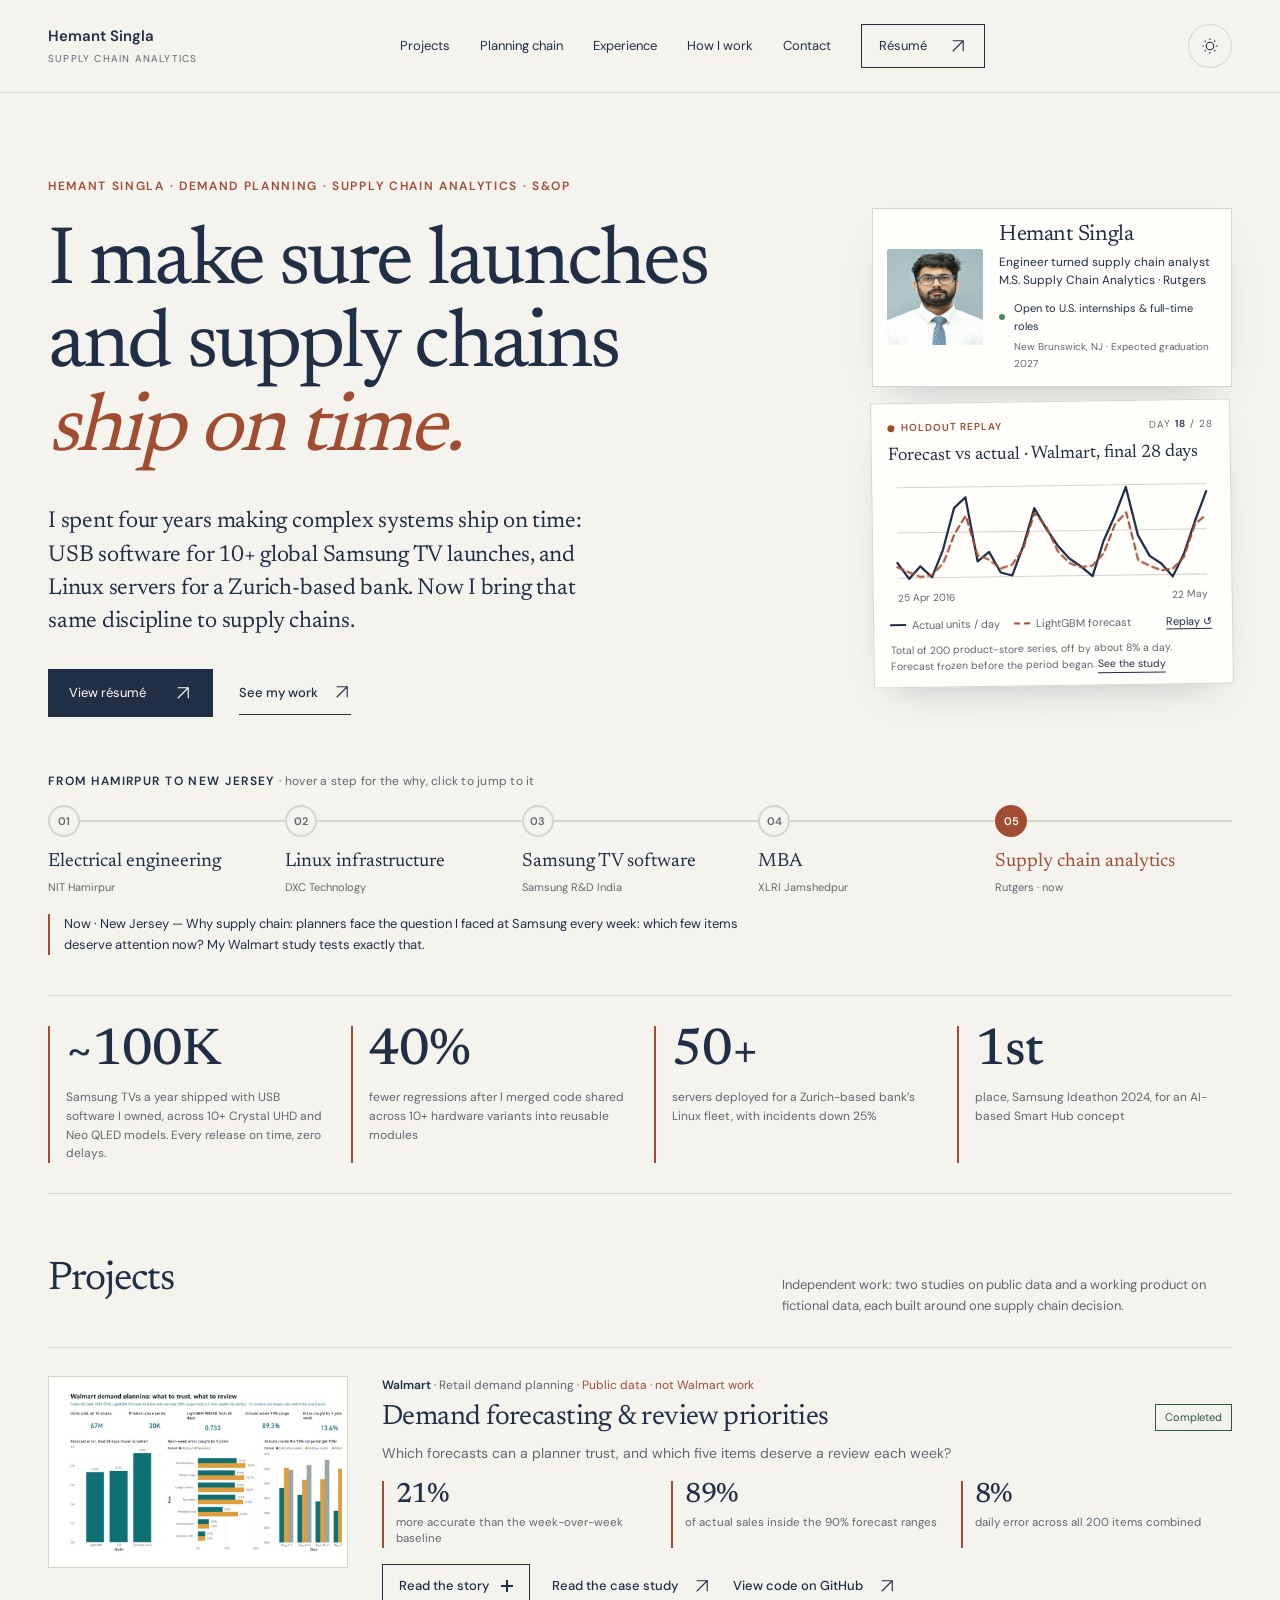
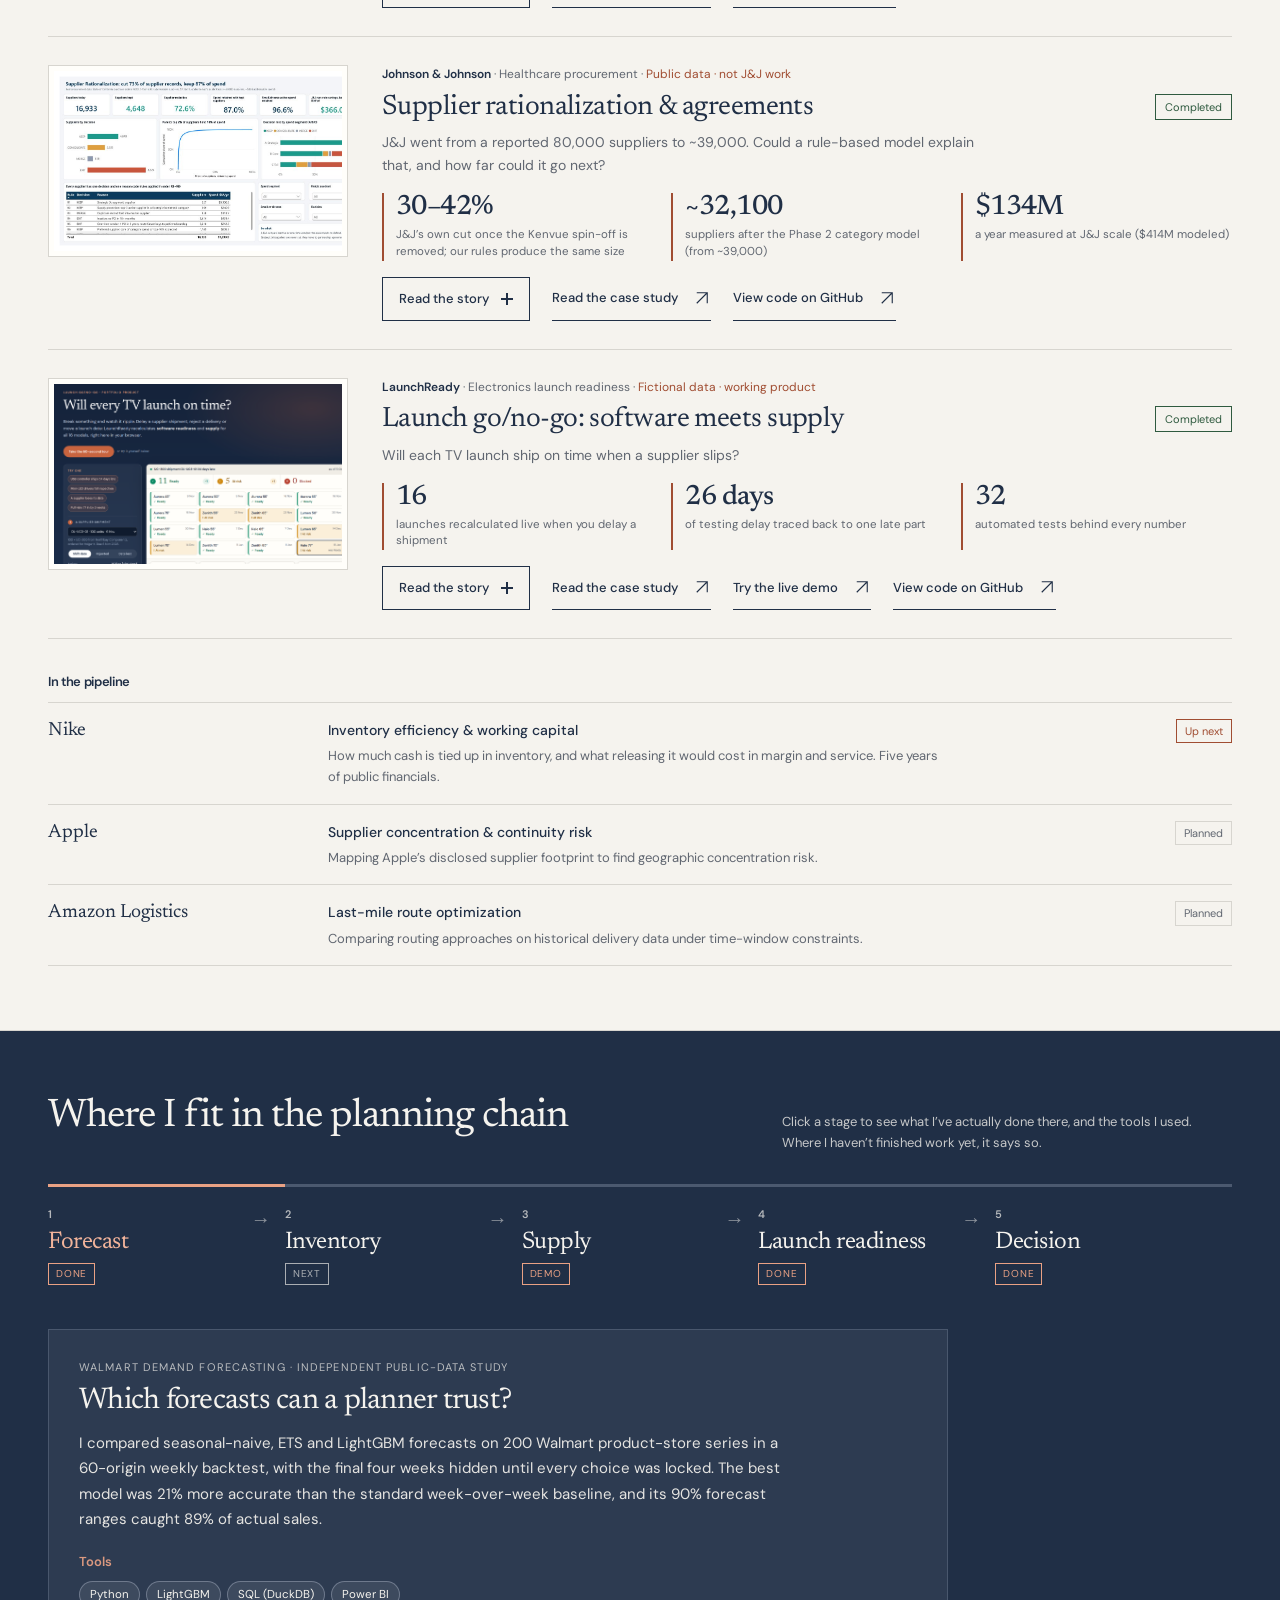
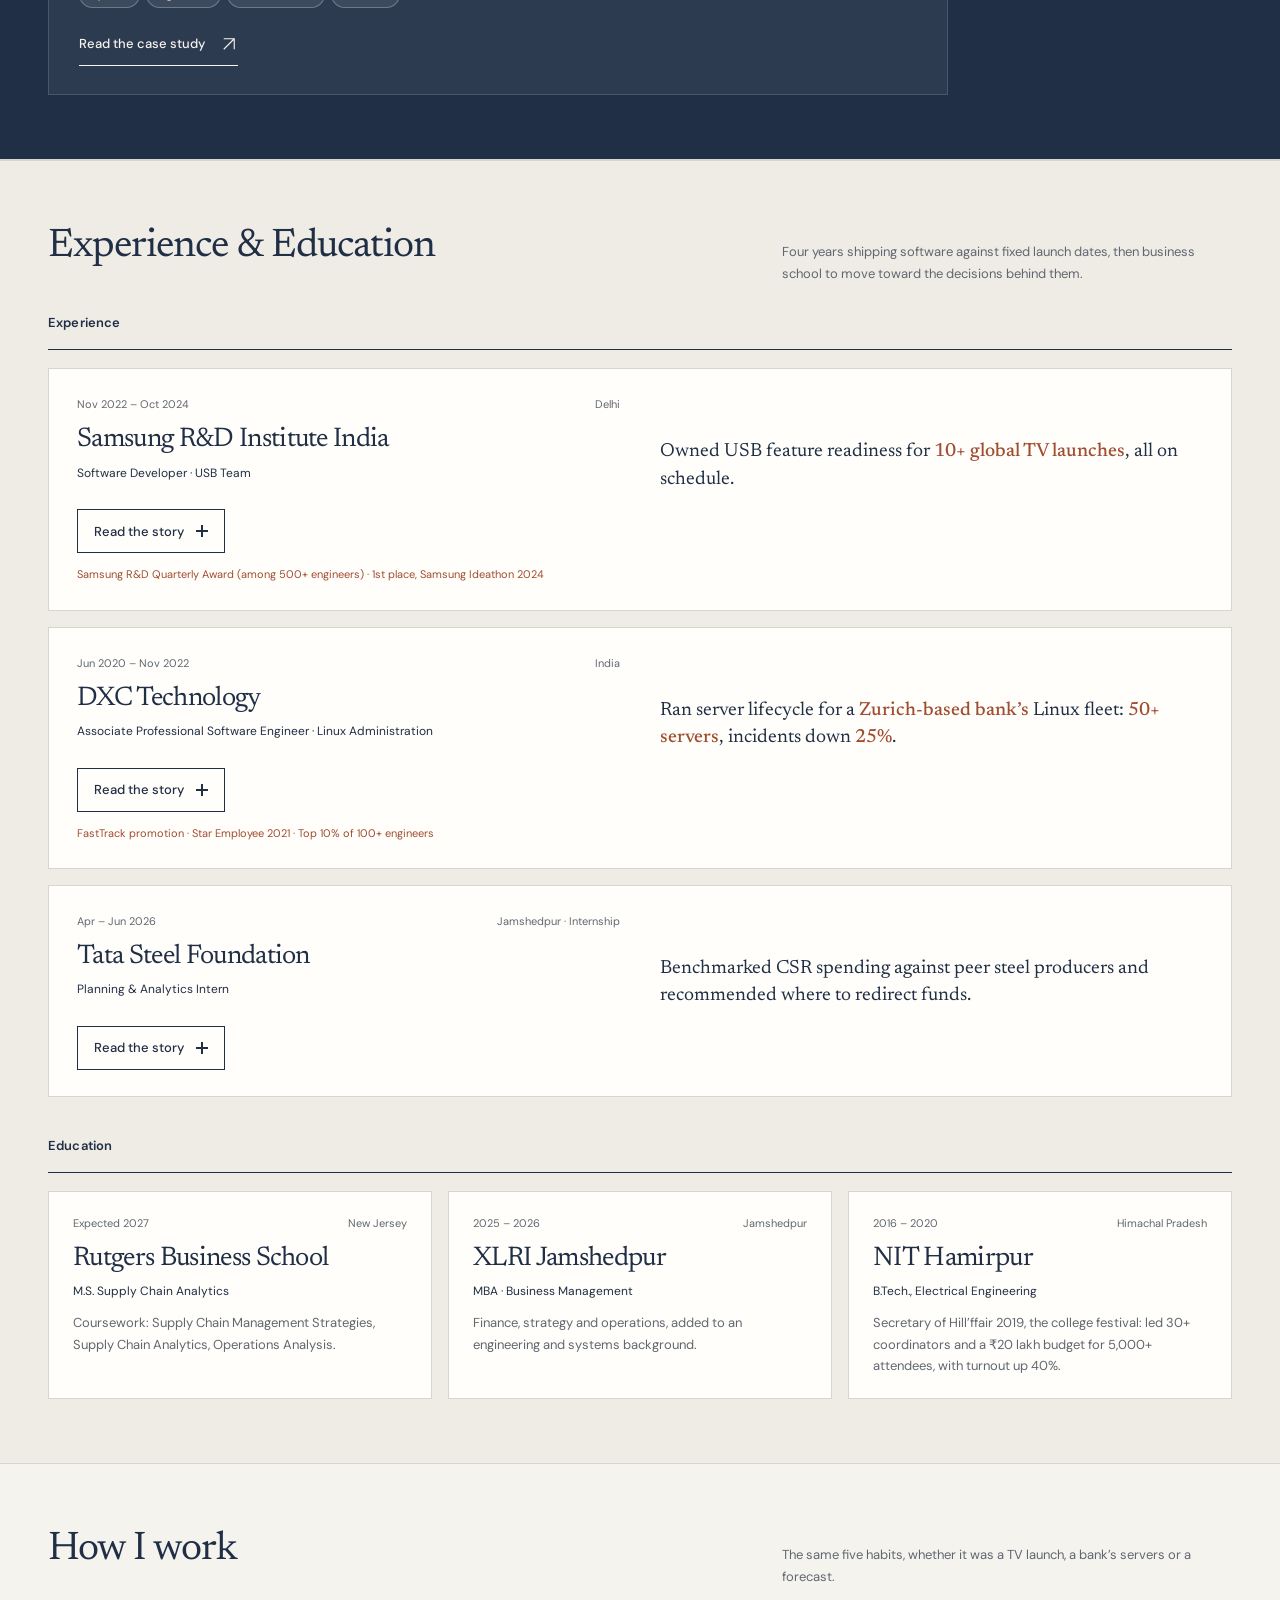
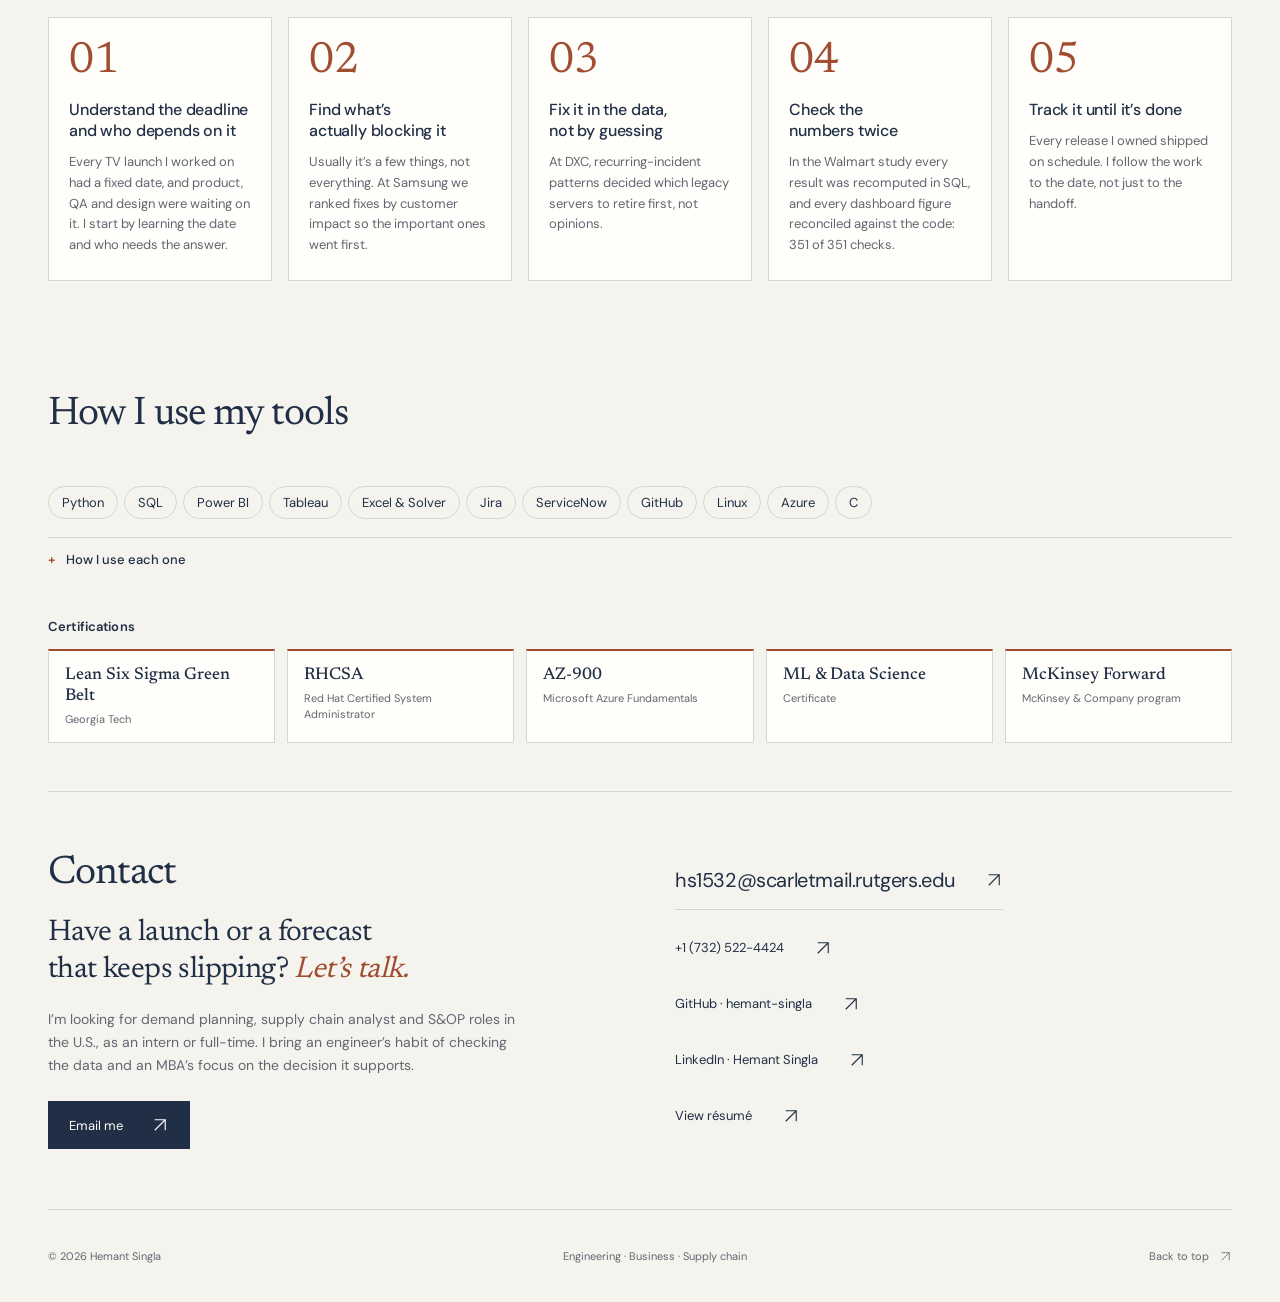
==== commit f5535cef: "J&J: 80,000 baseline, Kenvue spin-off back-test, Phase 2 category model Co-Authored-By: Claude Opus " ====
--- a/index.html
+++ b/index.html
@@ -1,7 +1,7 @@
 <!doctype html>
 <html lang="en"><head><meta charset="utf-8"><meta name="viewport" content="width=device-width,initial-scale=1"><meta name="description" content="Hemant Singla: electrical engineer and former Samsung R&amp;D and DXC engineer, XLRI MBA, now in supply chain analytics at Rutgers. Demand forecasting case study with code and Power BI dashboard."><meta property="og:title" content="Hemant Singla | Supply Chain Analytics"><meta property="og:description" content="Supply chain analytics portfolio: demand forecasting, inventory and supplier-risk case studies on public data."><meta property="og:type" content="website"><meta property="og:image" content="https://hemant-singla.github.io/assets/hemant-singla.jpg"><meta name="theme-color" content="#202f46"><title>Hemant Singla | Supply Chain Analytics</title><link rel="icon" href="assets/hemant-singla.jpg" type="image/jpeg"><link rel="preload" href="assets/fonts/newsreader-latin.woff2" as="font" type="font/woff2" crossorigin>
 <script>(function(){var d=document.documentElement;d.classList.add('js');try{var t=localStorage.getItem('theme');if(t==='dark'||t==='light')d.setAttribute('data-theme',t)}catch(e){}})();</script>
-<link rel="stylesheet" href="assets/style.css?v=story-9"><script defer src="assets/main.js?v=story-6"></script></head>
+<link rel="stylesheet" href="assets/style.css?v=story-10"><script defer src="assets/main.js?v=story-6"></script></head>
 <body class="home"><a class="skip" href="#main">Skip to content</a><header class="header"><div class="wrap nav"><a class="brand" href="index.html" aria-label="Hemant Singla home"><span>Hemant Singla<small>Supply chain analytics</small></span></a><button class="menu-toggle" aria-expanded="false" aria-controls="navigation">Menu</button><nav id="navigation" class="nav-links" aria-label="Main navigation"><a href="#work">Projects</a><a href="#chain">Planning chain</a><a href="#about">Experience</a><a href="#how">How I work</a><a href="#contact">Contact</a><a class="resume-link" href="assets/Hemant_Singla_Resume.pdf" target="_blank" rel="noopener">Résumé <svg viewBox="0 0 24 24" aria-hidden="true" class="icon"><path d="M5 19 19 5M5 5h14v14"/></svg></a></nav></div></header>
 <main id="main">
 
@@ -99,16 +99,16 @@
 <div class="pcard-body">
 <p class="pcard-kind"><strong>Johnson &amp; Johnson</strong> · Healthcare procurement · <span>Public data · not J&amp;J work</span></p>
 <div class="pcard-title"><h3>Supplier rationalization &amp; agreements</h3><span class="status status-done">Completed</span></div>
-<p class="pcard-line">Which of ~29,000 suppliers to keep, consolidate or exit, with a data reason for every exit?</p>
-<ul class="pcard-stats"><li><strong>−73%</strong><span>supplier records (16,933 → 4,649)</span></li><li><strong>87%</strong><span>of spend stays with the suppliers kept</span></li><li><strong>$86M</strong><span>a year in measured savings at J&amp;J scale ($366M modeled)</span></li></ul>
+<p class="pcard-line">J&amp;J went from a reported 80,000 suppliers to ~39,000. Could a rule-based model explain that, and how far could it go next?</p>
+<ul class="pcard-stats"><li><strong>30–42%</strong><span>J&amp;J’s own cut once the Kenvue spin-off is removed; our rules produce the same size</span></li><li><strong>~32,100</strong><span>suppliers after the Phase 2 category model (from ~39,000)</span></li><li><strong>$134M</strong><span>a year measured at J&amp;J scale ($414M modeled)</span></li></ul>
 <div class="pcard-actions"><button class="story-toggle" aria-expanded="true" aria-controls="jnj-story"><span class="toggle-label">Quick story</span><span class="toggle-icon" aria-hidden="true"></span></button><div class="project-links"><a class="text-link" href="projects/jnj-supplier-rationalization.html">Read the case study <svg viewBox="0 0 24 24" aria-hidden="true" class="icon"><path d="M5 19 19 5M5 5h14v14"/></svg></a><a class="text-link" href="https://github.com/hemant-singla/jnj-supplier-rationalization" target="_blank" rel="noopener noreferrer">View code on GitHub <svg viewBox="0 0 24 24" aria-hidden="true" class="icon"><path d="M5 19 19 5M5 5h14v14"/></svg></a></div></div>
 </div>
-<div class="story-body" id="jnj-story"><ul class="ba-list compact"><li class="ba-row" aria-label="Supplier records: before 16,933, after 4,649, −73% records"><div class="ba-label">Supplier records<small>every supplier code in the data</small></div><div class="ba-bars" aria-hidden="true"><div class="ba-bar"><span>Before</span><span class="ba-track"><i style="width:100.0%"></i></span><b>16,933</b></div><div class="ba-bar after"><span>After</span><span class="ba-track"><i style="width:27.4%"></i></span><b>4,649</b></div></div><div class="ba-change" aria-hidden="true">−73%<small>records</small></div></li><li class="ba-row" aria-label="Suppliers per category: before 55, after 29, −47% fragmentation"><div class="ba-label">Suppliers per category<small>median across 409 categories</small></div><div class="ba-bars" aria-hidden="true"><div class="ba-bar"><span>Before</span><span class="ba-track"><i style="width:100.0%"></i></span><b>55</b></div><div class="ba-bar after"><span>After</span><span class="ba-track"><i style="width:52.7%"></i></span><b>29</b></div></div><div class="ba-change" aria-hidden="true">−47%<small>fragmentation</small></div></li><li class="ba-row" aria-label="Spend per supplier: before $1.3M, after $4.1M, 3.2× buying leverage"><div class="ba-label">Spend per supplier<small>average, 3 years</small></div><div class="ba-bars" aria-hidden="true"><div class="ba-bar"><span>Before</span><span class="ba-track"><i style="width:31.5%"></i></span><b>$1.3M</b></div><div class="ba-bar after"><span>After</span><span class="ba-track"><i style="width:100.0%"></i></span><b>$4.1M</b></div></div><div class="ba-change" aria-hidden="true">3.2×<small>buying leverage</small></div></li><li class="ba-row" aria-label="Run-rate savings per year: before $0, after $366M, +$366M modeled"><div class="ba-label">Run-rate savings per year<small>base case; range $105M–$721M</small></div><div class="ba-bars" aria-hidden="true"><div class="ba-bar"><span>Before</span><span class="ba-track"><i style="width:0.0%"></i></span><b>$0</b></div><div class="ba-bar after"><span>After</span><span class="ba-track"><i style="width:100.0%"></i></span><b>$366M</b></div></div><div class="ba-change" aria-hidden="true">+$366M<small>modeled</small></div></li></ul>
+<div class="story-body" id="jnj-story"><ul class="ba-list compact"><li class="ba-row" aria-label="J&amp;J suppliers: before 80,000, after ~39,000, −51% reported"><div class="ba-label">J&amp;J suppliers<small>reported; part is the Kenvue spin-off</small></div><div class="ba-bars" aria-hidden="true"><div class="ba-bar"><span>Before</span><span class="ba-track"><i style="width:100.0%"></i></span><b>80,000</b></div><div class="ba-bar after"><span>After</span><span class="ba-track"><i style="width:48.8%"></i></span><b>~39,000</b></div></div><div class="ba-change" aria-hidden="true">−51%<small>reported</small></div></li><li class="ba-row" aria-label="Phase 1 rules, one year of suppliers: before 8,226, after 4,580, −44% real data"><div class="ba-label">Phase 1 rules, one year of suppliers<small>base tier, California data</small></div><div class="ba-bars" aria-hidden="true"><div class="ba-bar"><span>Before</span><span class="ba-track"><i style="width:100.0%"></i></span><b>8,226</b></div><div class="ba-bar after"><span>After</span><span class="ba-track"><i style="width:55.7%"></i></span><b>4,580</b></div></div><div class="ba-change" aria-hidden="true">−44%<small>real data</small></div></li><li class="ba-row" aria-label="J&amp;J suppliers, Phase 2: before ~39,000, after ~32,100, −18% modeled"><div class="ba-label">J&amp;J suppliers, Phase 2<small>category model, 90% coverage</small></div><div class="ba-bars" aria-hidden="true"><div class="ba-bar"><span>Before</span><span class="ba-track"><i style="width:100.0%"></i></span><b>~39,000</b></div><div class="ba-bar after"><span>After</span><span class="ba-track"><i style="width:82.3%"></i></span><b>~32,100</b></div></div><div class="ba-change" aria-hidden="true">−18%<small>modeled</small></div></li><li class="ba-row" aria-label="Run-rate savings per year: before $0, after $414M, +$414M modeled"><div class="ba-label">Run-rate savings per year<small>base case; $134M measured</small></div><div class="ba-bars" aria-hidden="true"><div class="ba-bar"><span>Before</span><span class="ba-track"><i style="width:0.0%"></i></span><b>$0</b></div><div class="ba-bar after"><span>After</span><span class="ba-track"><i style="width:100.0%"></i></span><b>$414M</b></div></div><div class="ba-change" aria-hidden="true">+$414M<small>modeled</small></div></li></ul>
   <ol class="story-steps">
-    <li><span class="step-label">Problem</span><p>J&amp;J buys from ~29,000 suppliers. Most hold little spend but cost the same to onboard, audit and pay. Which ones can go, and how much supply risk does consolidating them add?</p></li>
+    <li><span class="step-label">Problem</span><p>J&amp;J was quoted at 80,000 suppliers and now reports ~39,000, but the 2023 Kenvue spin-off took part of that. How much is real rationalization, and what should come next?</p></li>
     <li><span class="step-label">Approach</span><p>Four questions, one method each: where the spend sits (Pareto / ABC in SQL), how to treat each category (Kraljic), which suppliers stay (ML duplicate matching, scorecard and rules R1–R8), and what it is worth (measured price gap plus scenarios).</p></li>
     <li><span class="step-label">Build</span><p>A Python and SQL pipeline that traces every raw row to a decision, an Excel model with live formulas, a 4-page Power BI dashboard, and MOU, MSA and supply-agreement templates for the kept suppliers.</p></li>
-    <li><span class="step-label">Result</span><p>73% fewer supplier records, suppliers per category halved. The price-gap test corrected my first estimate: savings exist only in competitive categories, so the plan needs a 1.15% re-tender saving to clear $300M a year. Concentration rises a little (129 → 136 of 406 categories with a dominant supplier, none Strategic), and those categories get a second-source clause.</p></li>
+    <li><span class="step-label">Result</span><p>With Kenvue taken out, J&amp;J’s own cut is 30–42%, and our rules on one year of active suppliers give the same range. Phase 2, a per-category target count with supply-risk floors, takes ~39,000 to ~32,100 without adding dominant-supplier categories.</p></li>
   </ol>
   <div class="pipeline">
     <p class="pipeline-title">How the study is built</p>
@@ -117,9 +117,9 @@
       <li><button type="button" class="pipe-step" data-detail="SQL window functions: 2% of suppliers hold 70% of spend, 89% hold 8%. 59% of the tail is inactive or used once."><span>Spend cube</span></button></li>
       <li><button type="button" class="pipe-step" data-detail="409 categories placed on value vs supply risk. Leverage categories hold 59% of spend; non-critical ones hold 7% of spend but 21,991 supplier relationships."><span>Kraljic</span></button></li>
       <li><button type="button" class="pipe-step" data-detail="TF-IDF name matching finds 838 duplicate records; a scorecard and rules R1–R8 give every supplier one decision and one reason code."><span>Keep / exit rules</span></button></li>
-      <li><button type="button" class="pipe-step" data-detail="Exiting suppliers charged 9.8% more in Leverage items but were cheaper in Bottleneck and Strategic ones. Base case $366M a year at J&amp;J scale; $86M measured."><span>Savings test</span></button></li>
-      <li><button type="button" class="pipe-step" data-detail="A 4-page Power BI report (21 DAX measures), a business case, a 17-slide deck and agreement templates for 4,649 kept suppliers."><span>Dashboard &amp; agreements</span></button></li>
-      <li><button type="button" class="pipe-step" data-detail="Checks on the conclusion: savings vs re-tender rate (break-even 1.15%), concentration before vs after, 70 duplicate pairs checked by hand (about 96% precision), and 18 tests: no strategic or sole-source exits, a reason code on every row, totals that reconcile."><span>Checks &amp; tests</span></button></li>
+      <li><button type="button" class="pipe-step" data-detail="Exiting suppliers charged 9.8% more in Leverage items but were cheaper in Bottleneck and Strategic ones. Base case $414M a year at J&amp;J scale (scaled from 80,000 suppliers); $134M measured."><span>Savings test</span></button></li>
+      <li><button type="button" class="pipe-step" data-detail="A 4-page Power BI report (21 DAX measures), a business case, a 17-slide deck and agreement templates for the suppliers kept."><span>Dashboard &amp; agreements</span></button></li>
+      <li><button type="button" class="pipe-step" data-detail="Checks on the conclusion: savings vs re-tender rate (break-even 0.89%), a back-test against J&amp;J’s reported counts with Kenvue removed, concentration before vs after, 70 duplicate pairs checked by hand (about 96% precision), and 21 tests: no strategic or sole-source exits, a reason code on every row, totals that reconcile."><span>Checks &amp; tests</span></button></li>
     </ol>
     <p class="pipe-detail" aria-live="polite">Hover, tap or tab through a step to see what happens there.</p>
   </div>
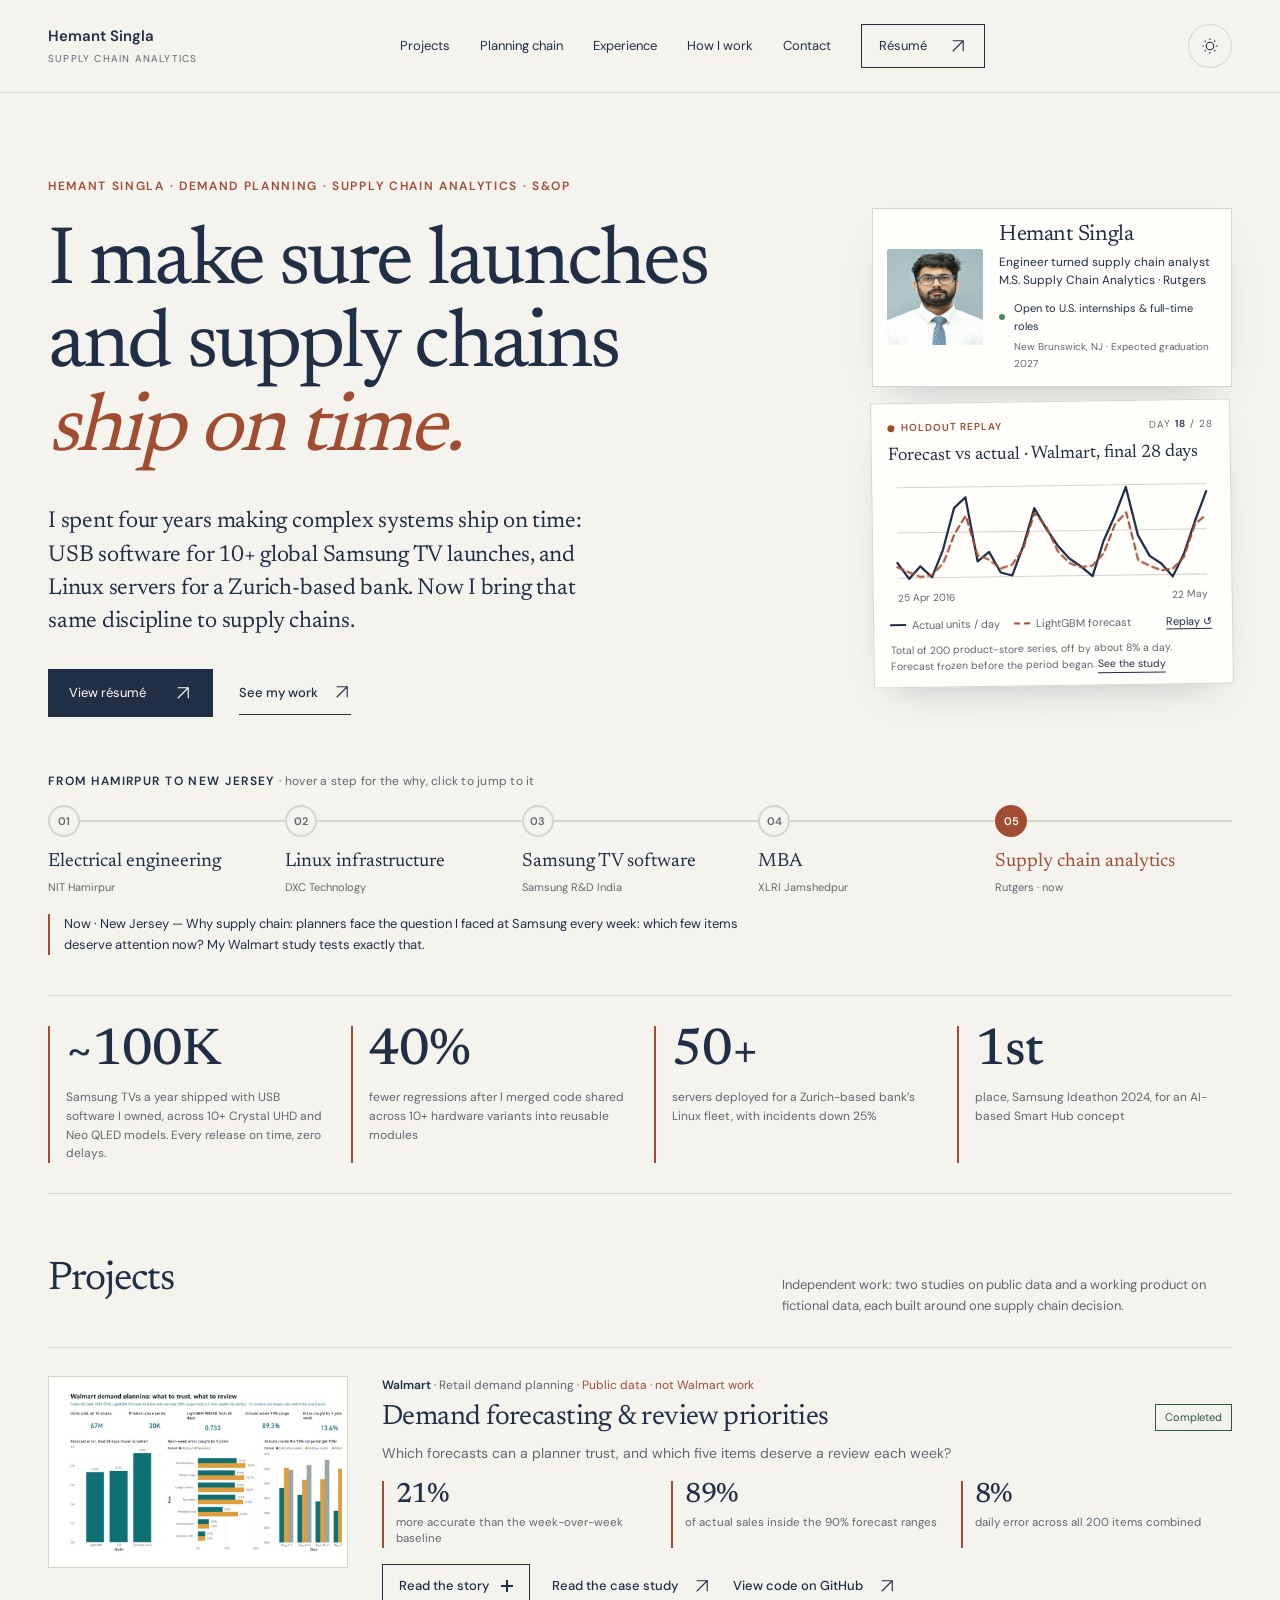
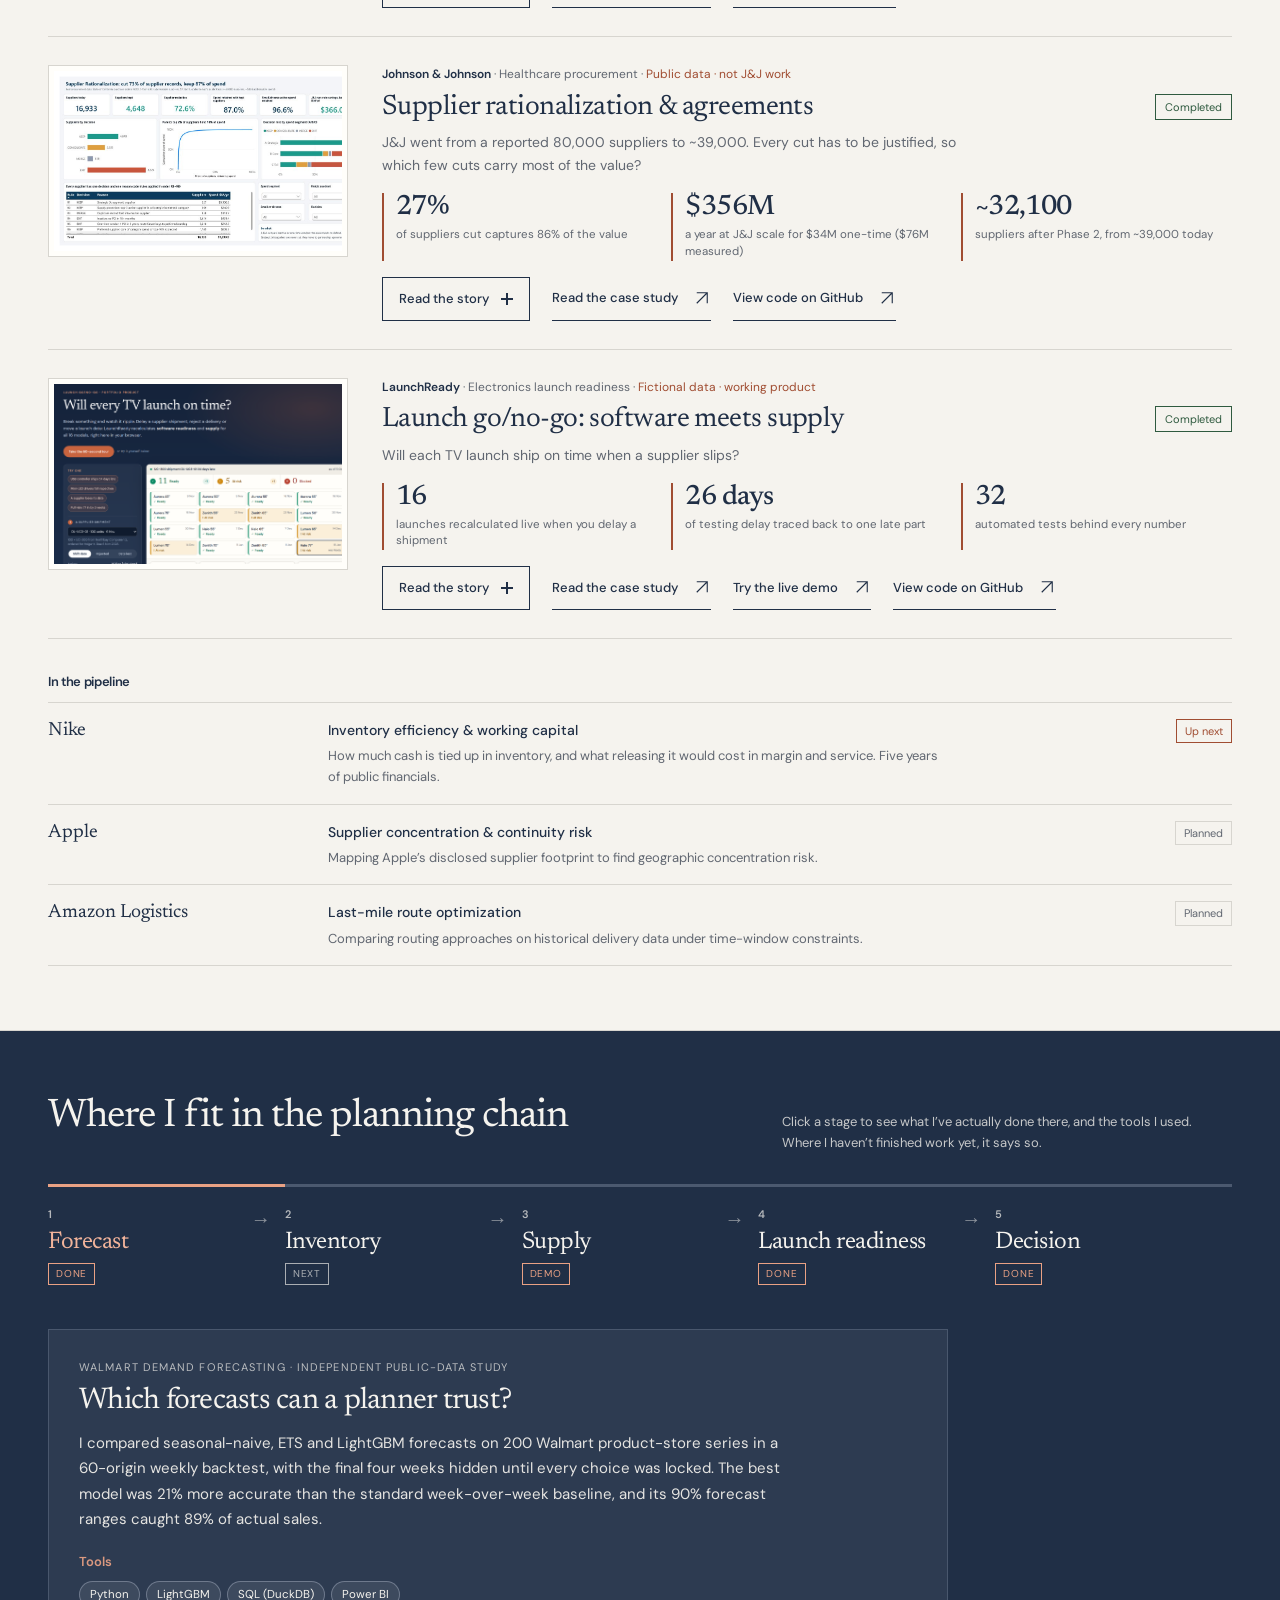
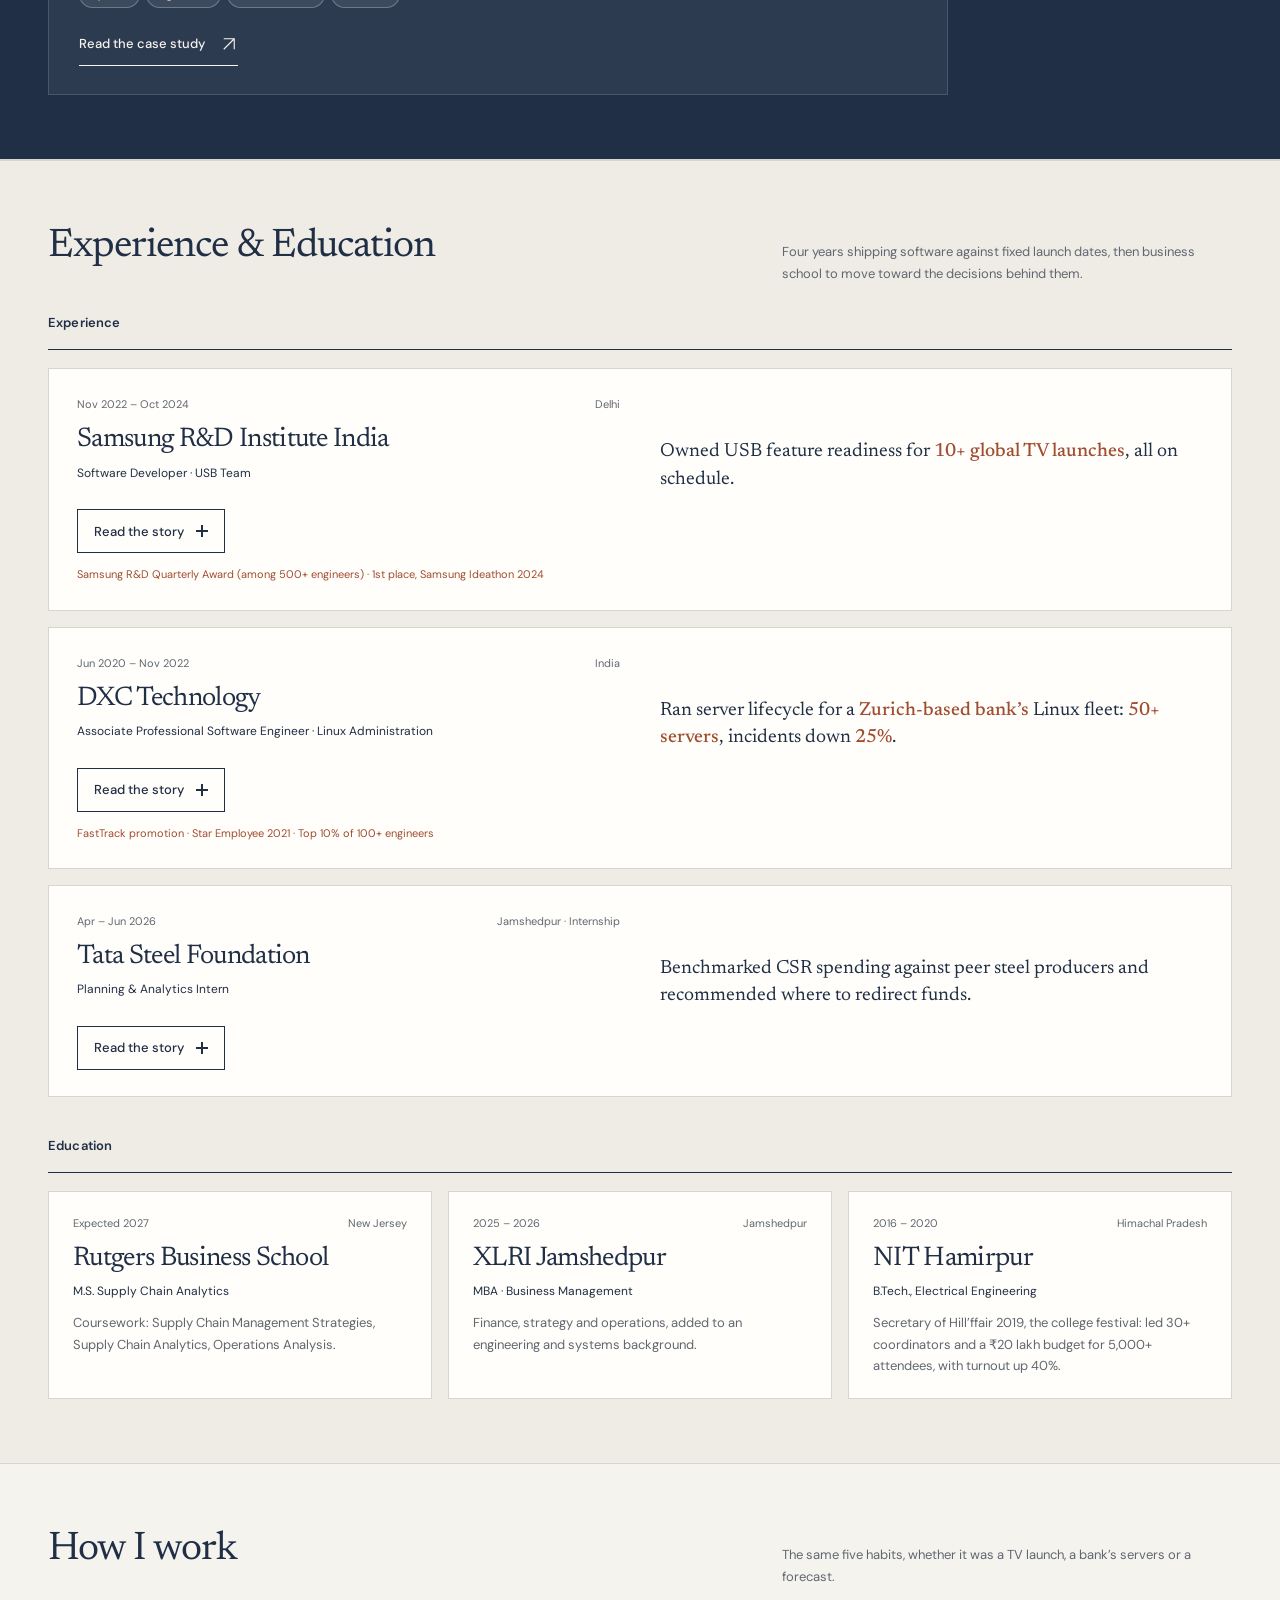
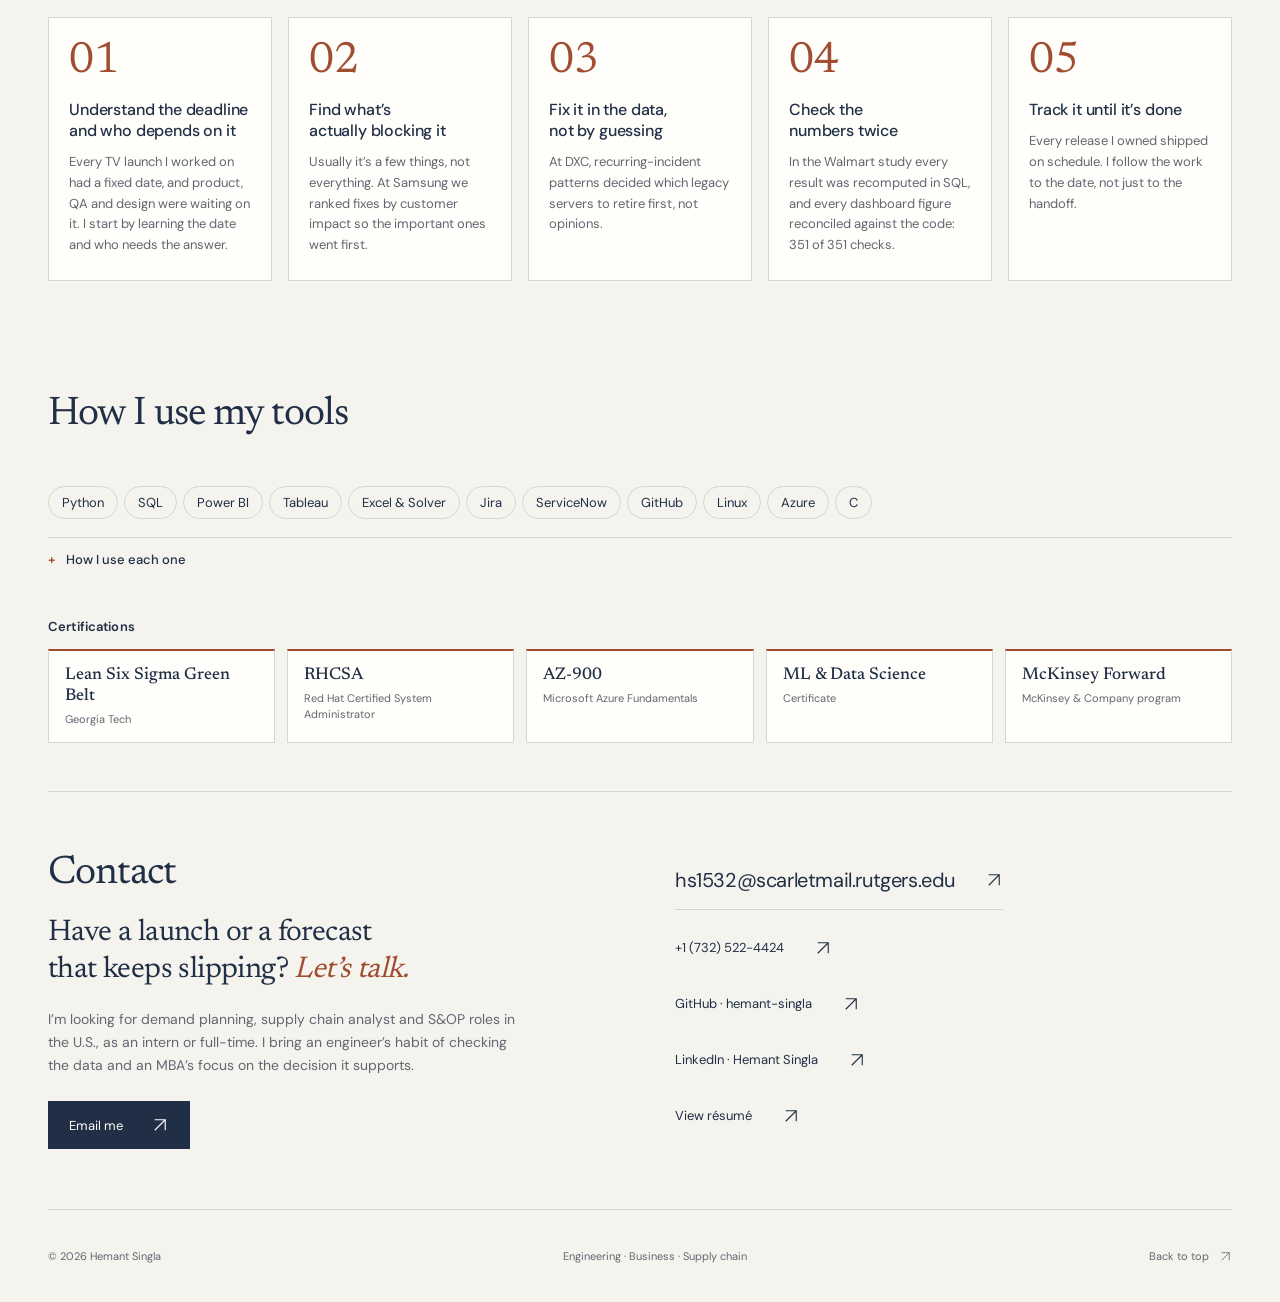
==== commit 7c4255cd: "J&J: small cut, big impact headline; 78,000 (2021) source Co-Authored-By: Claude Opus 5.5 <noreply@a" ====
--- a/index.html
+++ b/index.html
@@ -99,8 +99,8 @@
 <div class="pcard-body">
 <p class="pcard-kind"><strong>Johnson &amp; Johnson</strong> · Healthcare procurement · <span>Public data · not J&amp;J work</span></p>
 <div class="pcard-title"><h3>Supplier rationalization &amp; agreements</h3><span class="status status-done">Completed</span></div>
-<p class="pcard-line">J&amp;J went from a reported 80,000 suppliers to ~39,000. Could a rule-based model explain that, and how far could it go next?</p>
-<ul class="pcard-stats"><li><strong>30–42%</strong><span>J&amp;J’s own cut once the Kenvue spin-off is removed; our rules produce the same size</span></li><li><strong>~32,100</strong><span>suppliers after the Phase 2 category model (from ~39,000)</span></li><li><strong>$134M</strong><span>a year measured at J&amp;J scale ($414M modeled)</span></li></ul>
+<p class="pcard-line">J&amp;J went from a reported 80,000 suppliers to ~39,000. Every cut has to be justified, so which few cuts carry most of the value?</p>
+<ul class="pcard-stats"><li><strong>27%</strong><span>of suppliers cut captures 86% of the value</span></li><li><strong>$356M</strong><span>a year at J&amp;J scale for $34M one-time ($76M measured)</span></li><li><strong>~32,100</strong><span>suppliers after Phase 2, from ~39,000 today</span></li></ul>
 <div class="pcard-actions"><button class="story-toggle" aria-expanded="true" aria-controls="jnj-story"><span class="toggle-label">Quick story</span><span class="toggle-icon" aria-hidden="true"></span></button><div class="project-links"><a class="text-link" href="projects/jnj-supplier-rationalization.html">Read the case study <svg viewBox="0 0 24 24" aria-hidden="true" class="icon"><path d="M5 19 19 5M5 5h14v14"/></svg></a><a class="text-link" href="https://github.com/hemant-singla/jnj-supplier-rationalization" target="_blank" rel="noopener noreferrer">View code on GitHub <svg viewBox="0 0 24 24" aria-hidden="true" class="icon"><path d="M5 19 19 5M5 5h14v14"/></svg></a></div></div>
 </div>
 <div class="story-body" id="jnj-story"><ul class="ba-list compact"><li class="ba-row" aria-label="J&amp;J suppliers: before 80,000, after ~39,000, −51% reported"><div class="ba-label">J&amp;J suppliers<small>reported; part is the Kenvue spin-off</small></div><div class="ba-bars" aria-hidden="true"><div class="ba-bar"><span>Before</span><span class="ba-track"><i style="width:100.0%"></i></span><b>80,000</b></div><div class="ba-bar after"><span>After</span><span class="ba-track"><i style="width:48.8%"></i></span><b>~39,000</b></div></div><div class="ba-change" aria-hidden="true">−51%<small>reported</small></div></li><li class="ba-row" aria-label="Phase 1 rules, one year of suppliers: before 8,226, after 4,580, −44% real data"><div class="ba-label">Phase 1 rules, one year of suppliers<small>base tier, California data</small></div><div class="ba-bars" aria-hidden="true"><div class="ba-bar"><span>Before</span><span class="ba-track"><i style="width:100.0%"></i></span><b>8,226</b></div><div class="ba-bar after"><span>After</span><span class="ba-track"><i style="width:55.7%"></i></span><b>4,580</b></div></div><div class="ba-change" aria-hidden="true">−44%<small>real data</small></div></li><li class="ba-row" aria-label="J&amp;J suppliers, Phase 2: before ~39,000, after ~32,100, −18% modeled"><div class="ba-label">J&amp;J suppliers, Phase 2<small>category model, 90% coverage</small></div><div class="ba-bars" aria-hidden="true"><div class="ba-bar"><span>Before</span><span class="ba-track"><i style="width:100.0%"></i></span><b>~39,000</b></div><div class="ba-bar after"><span>After</span><span class="ba-track"><i style="width:82.3%"></i></span><b>~32,100</b></div></div><div class="ba-change" aria-hidden="true">−18%<small>modeled</small></div></li><li class="ba-row" aria-label="Run-rate savings per year: before $0, after $414M, +$414M modeled"><div class="ba-label">Run-rate savings per year<small>base case; $134M measured</small></div><div class="ba-bars" aria-hidden="true"><div class="ba-bar"><span>Before</span><span class="ba-track"><i style="width:0.0%"></i></span><b>$0</b></div><div class="ba-bar after"><span>After</span><span class="ba-track"><i style="width:100.0%"></i></span><b>$414M</b></div></div><div class="ba-change" aria-hidden="true">+$414M<small>modeled</small></div></li></ul>
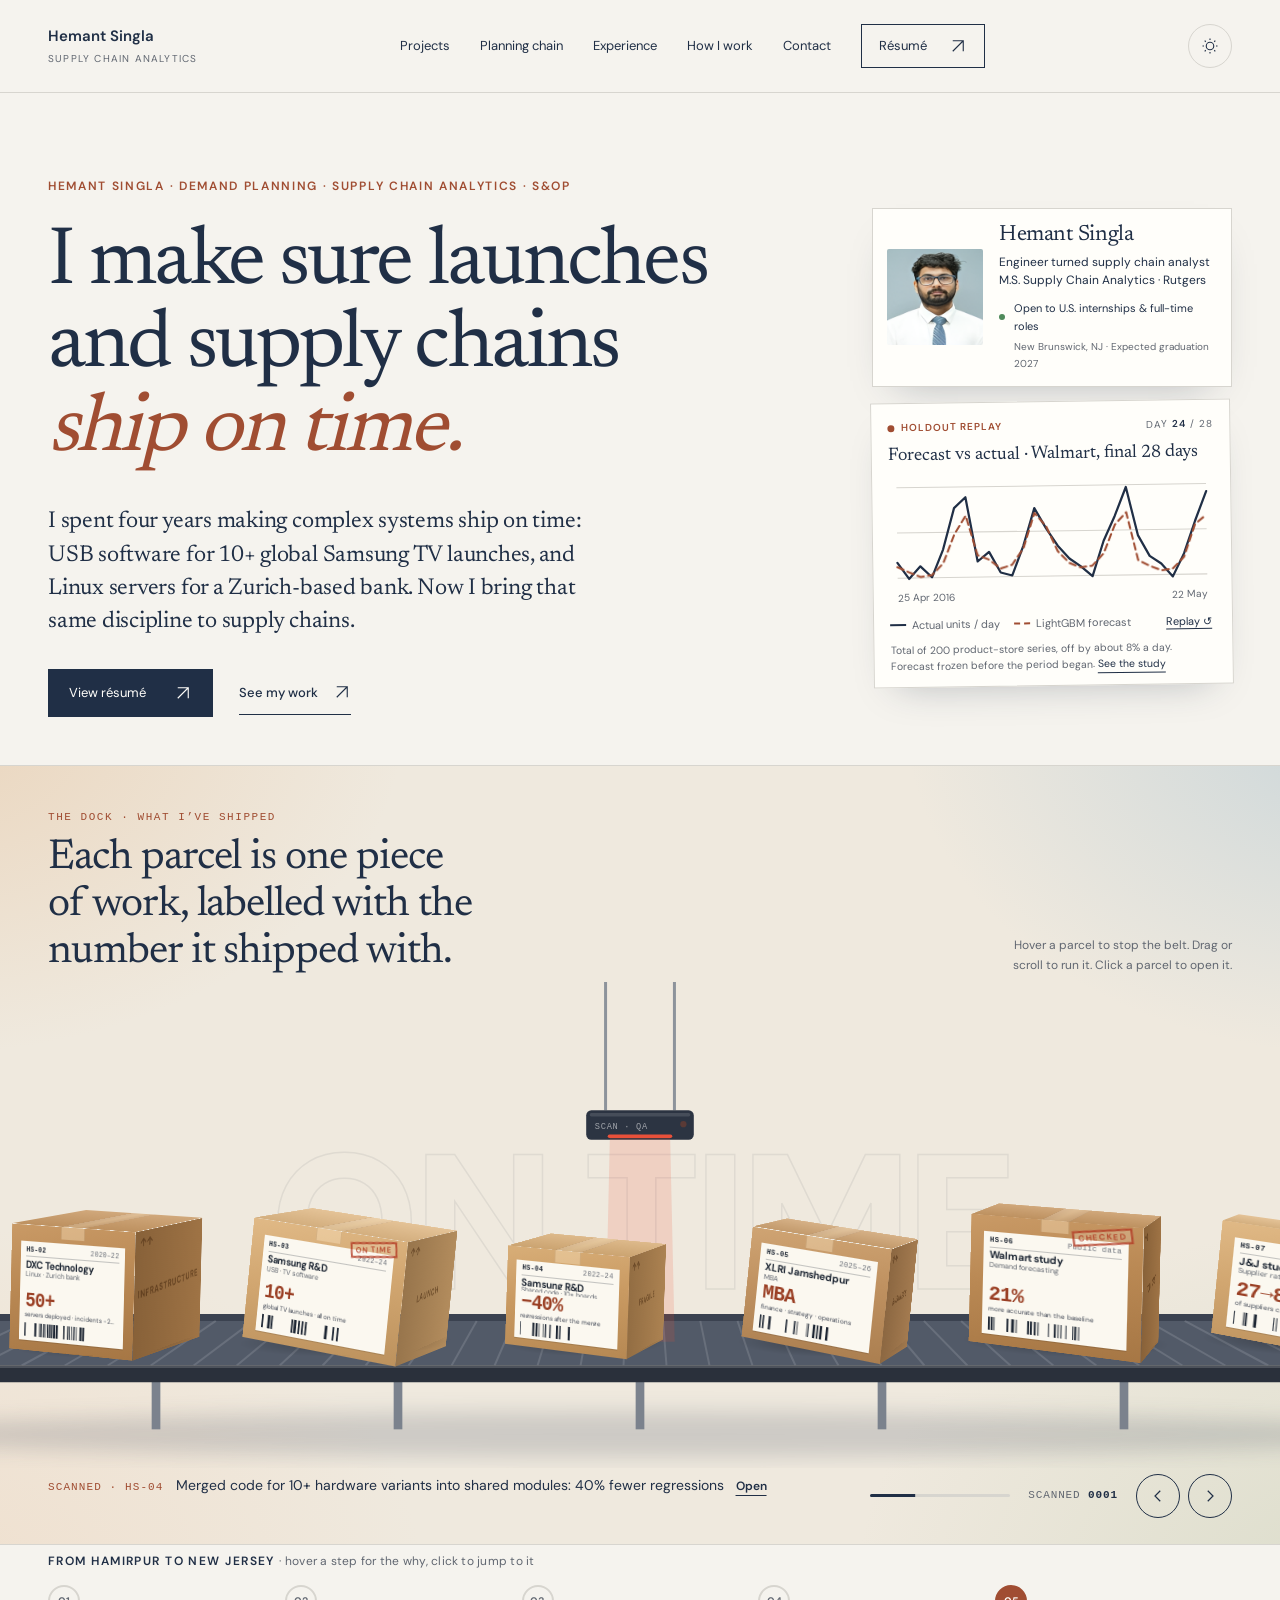
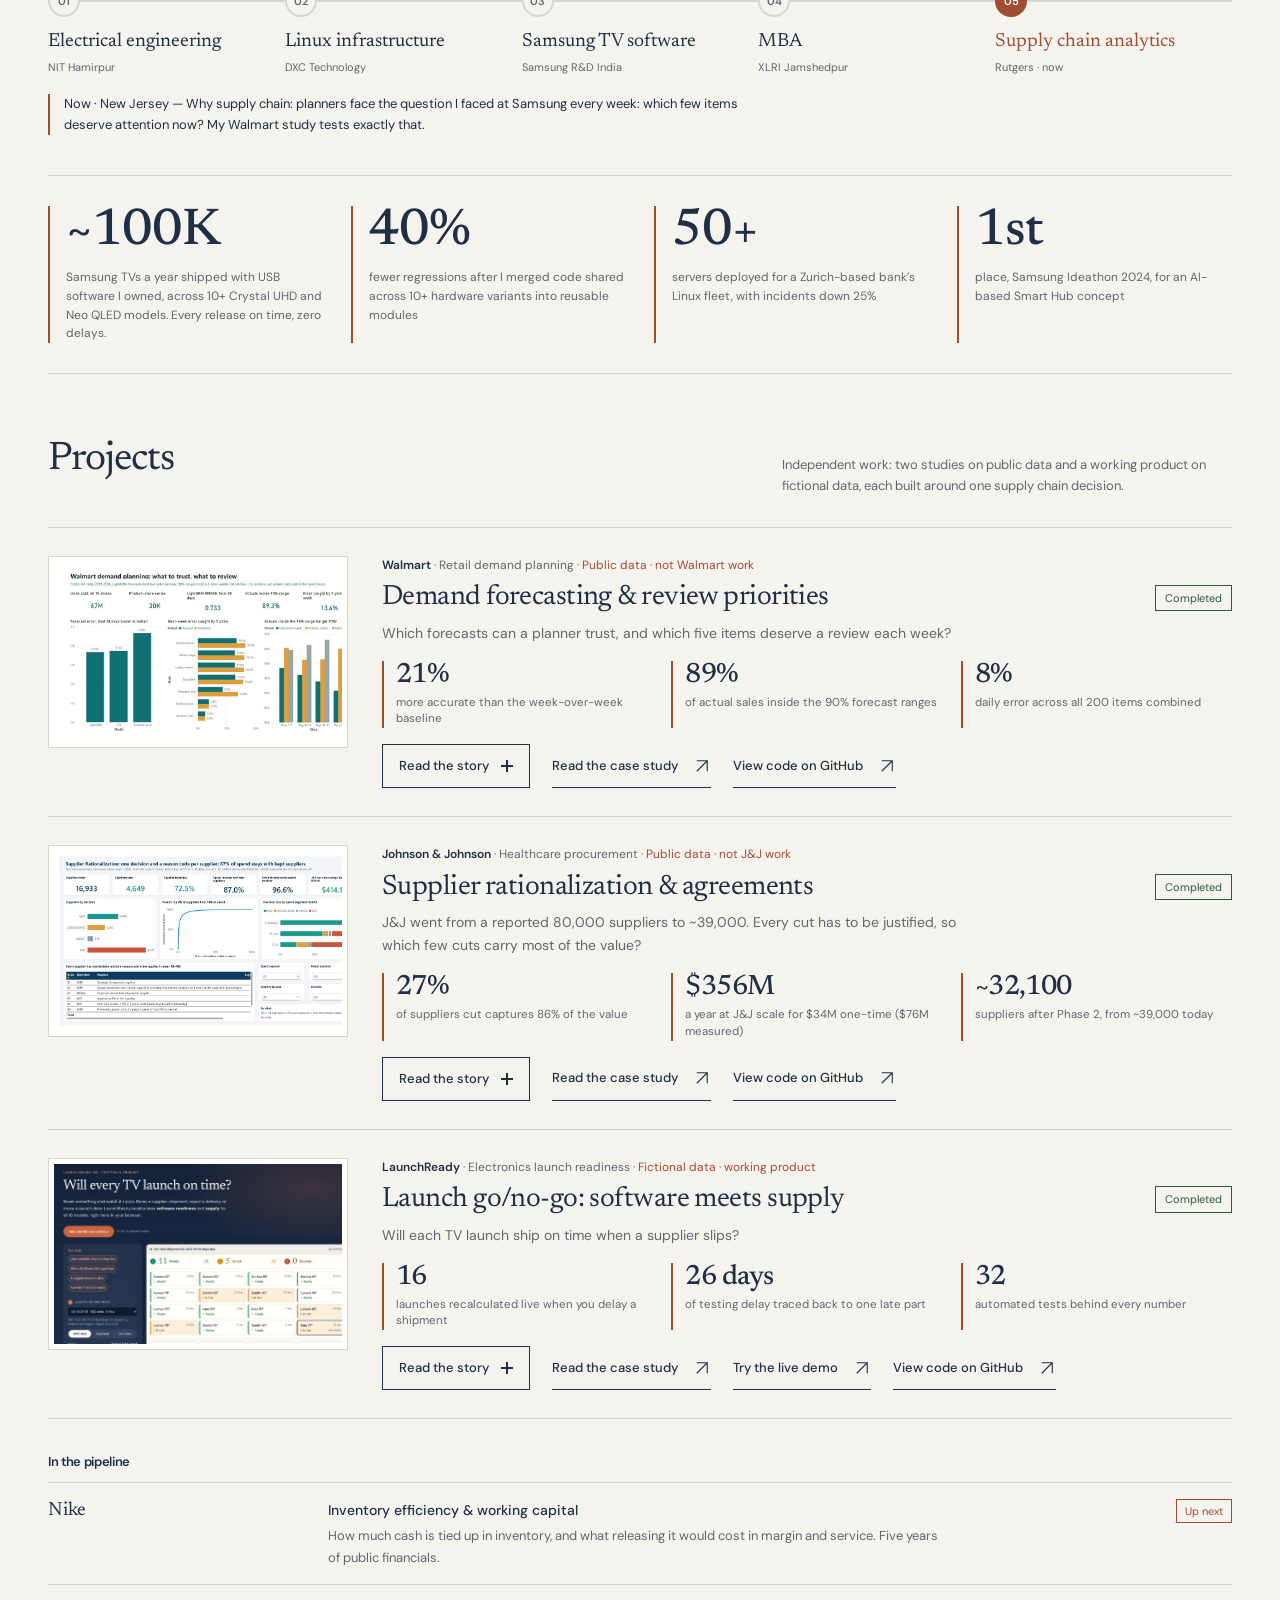
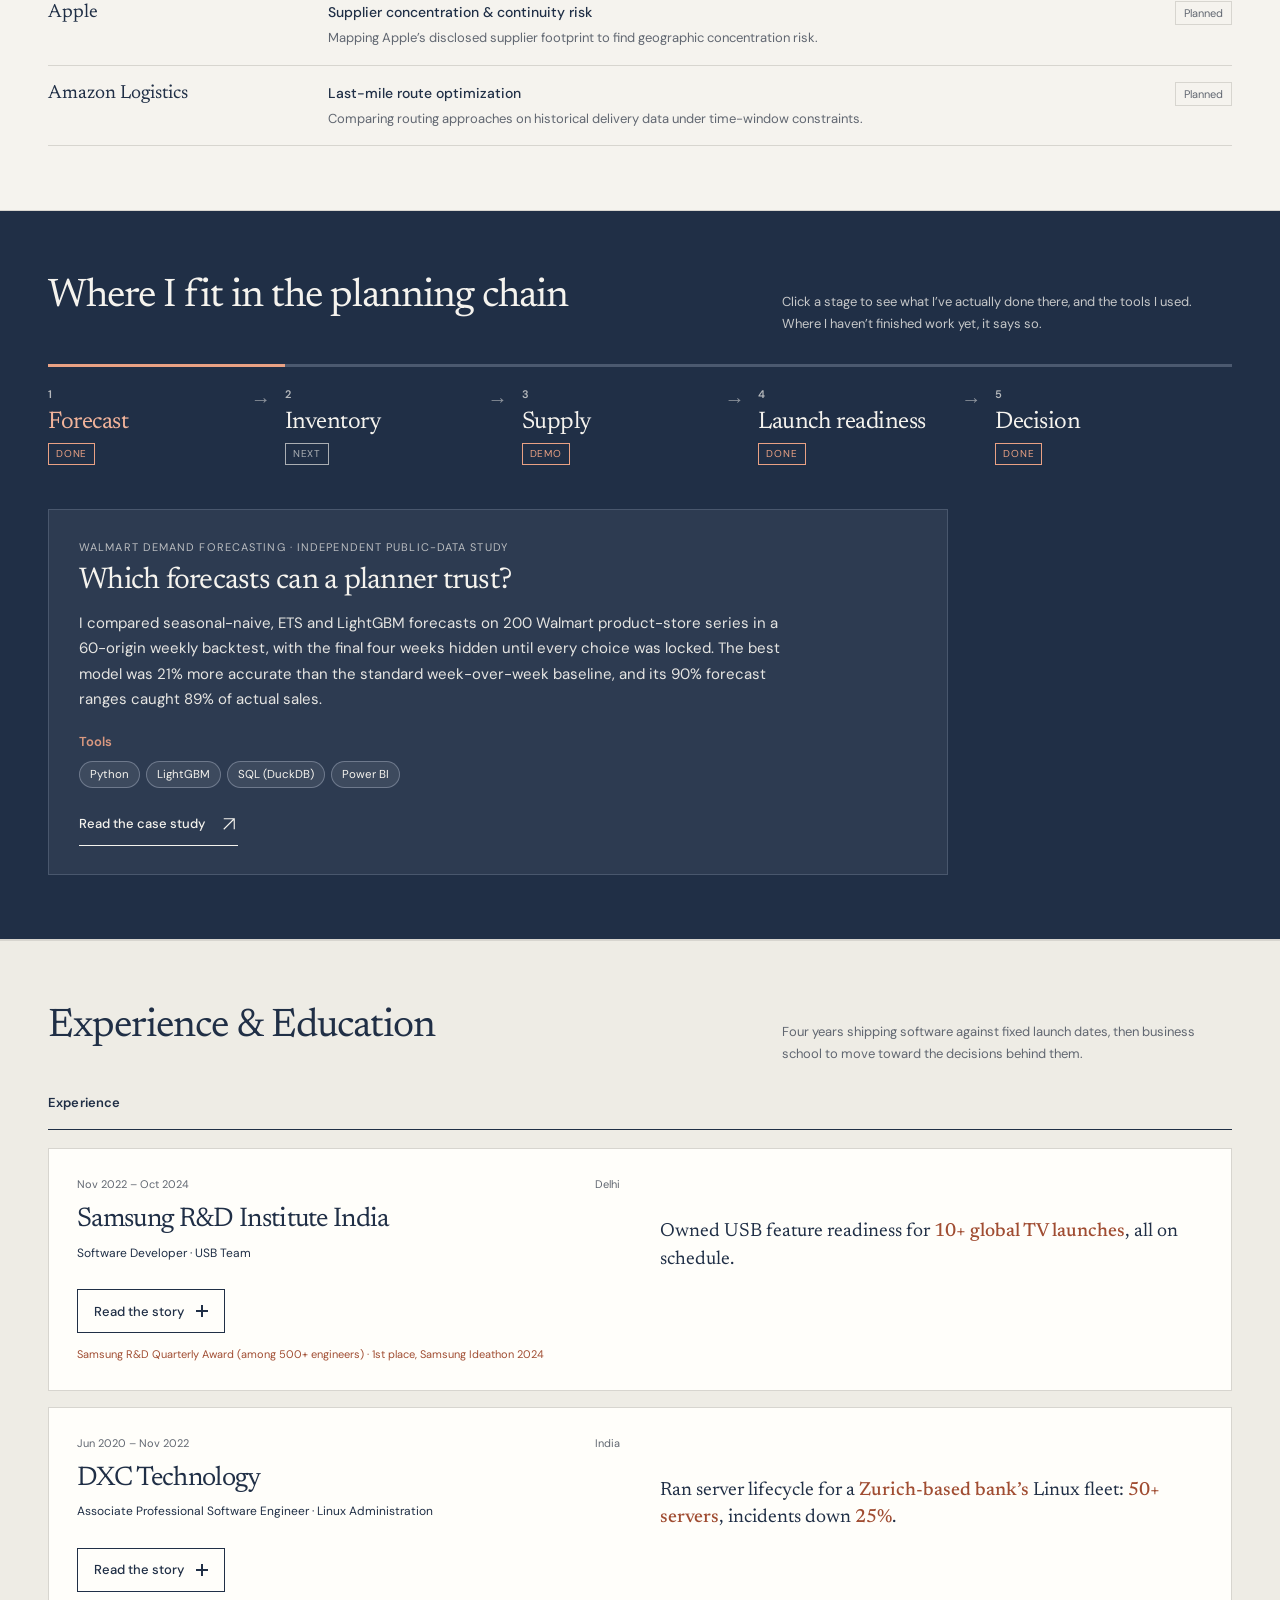
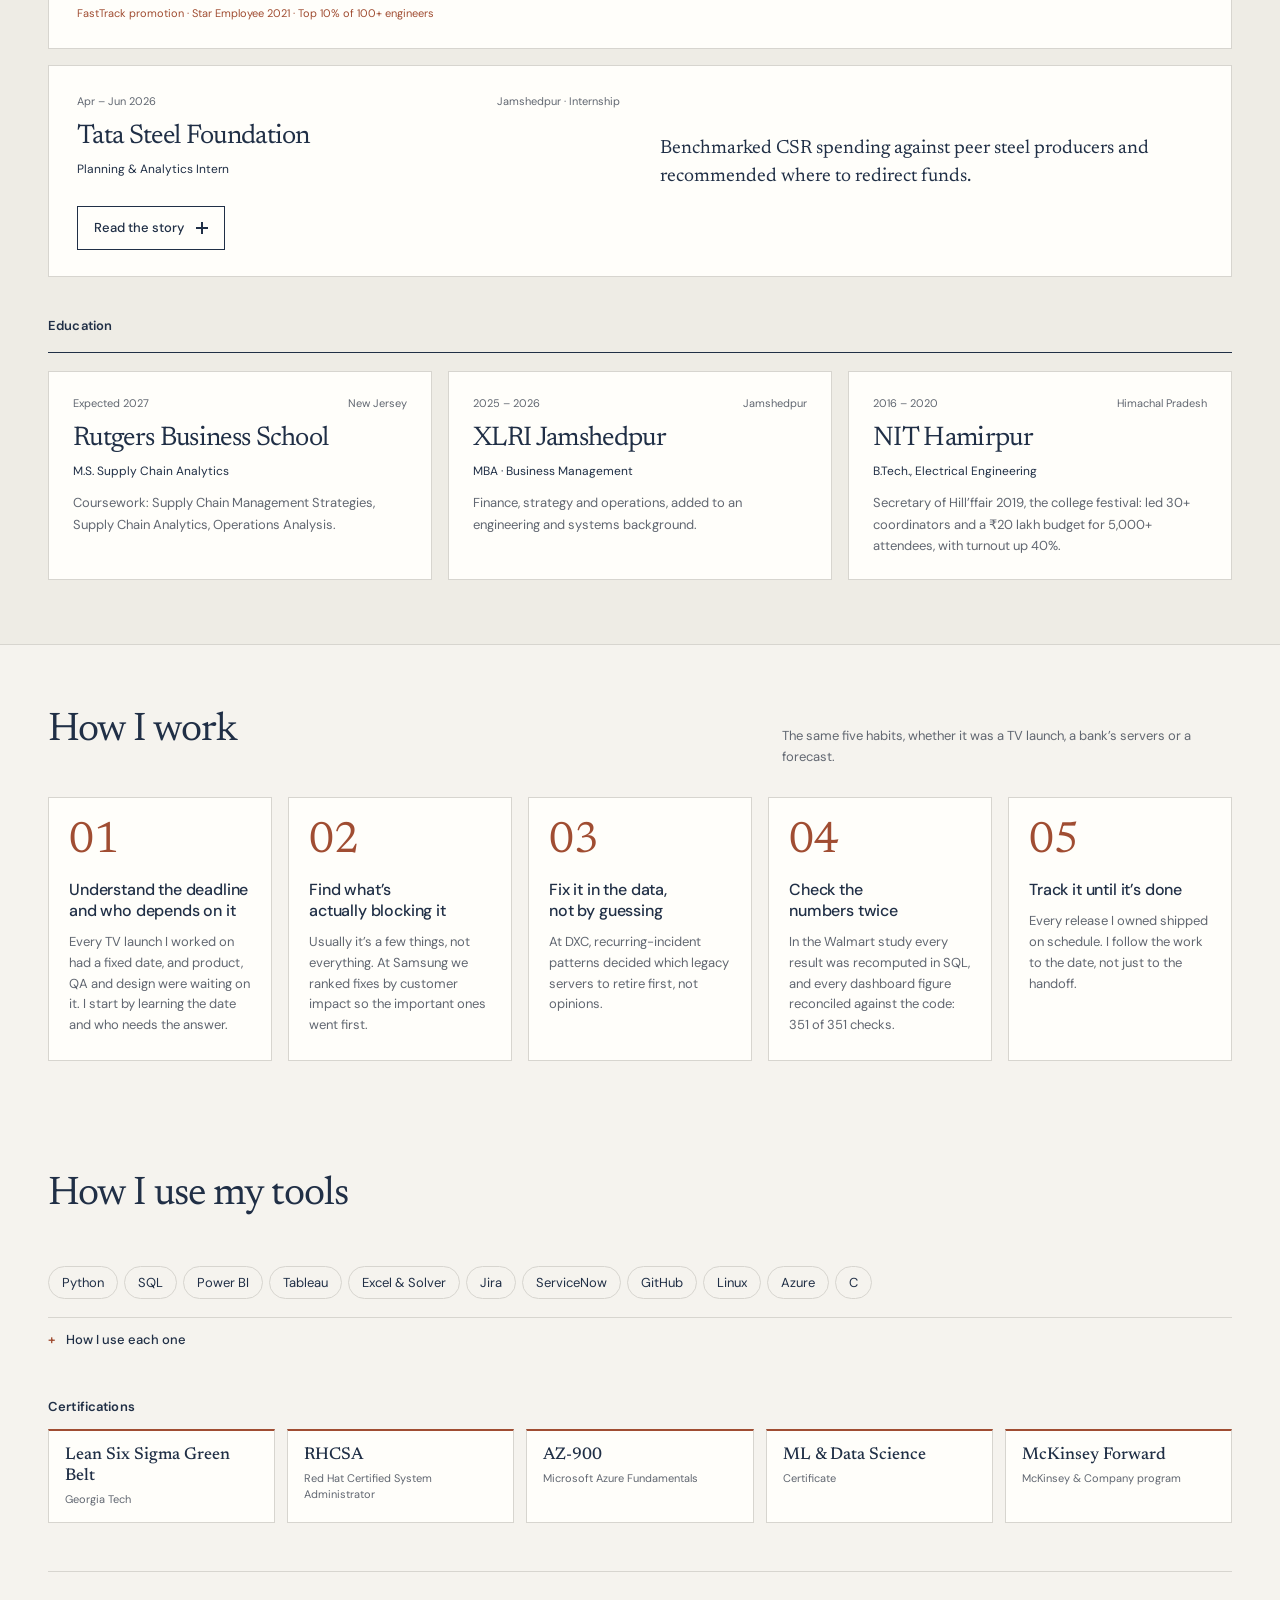
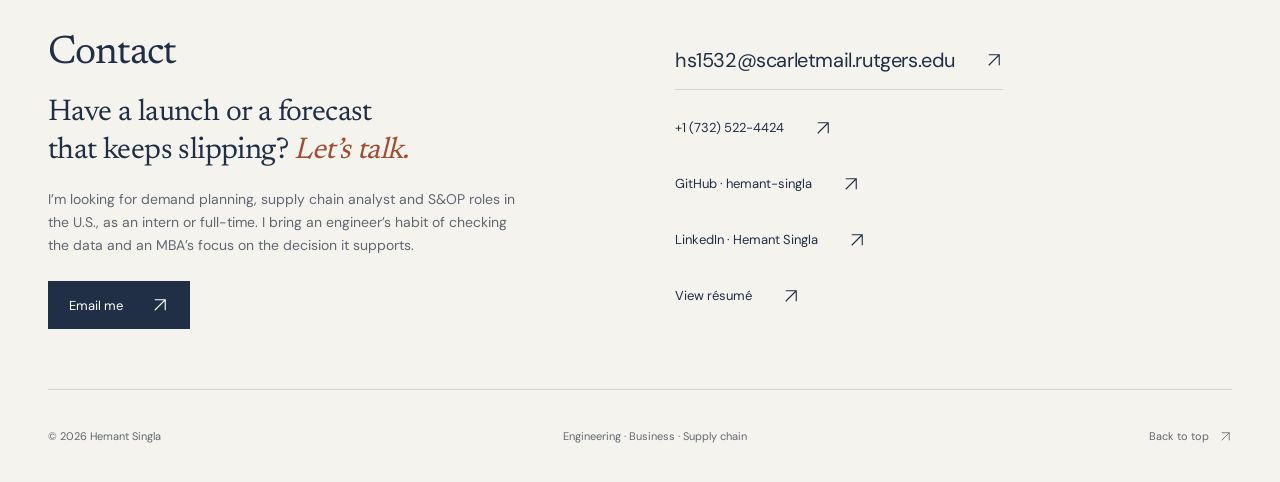
==== commit cb84a7e1: "Try the conveyor-belt hero from the website skill Adds 'The dock' below the hero: a CSS 3D conveyor " ====
--- a/index.html
+++ b/index.html
@@ -1,7 +1,7 @@
 <!doctype html>
 <html lang="en"><head><meta charset="utf-8"><meta name="viewport" content="width=device-width,initial-scale=1"><meta name="description" content="Hemant Singla: electrical engineer and former Samsung R&amp;D and DXC engineer, XLRI MBA, now in supply chain analytics at Rutgers. Demand forecasting case study with code and Power BI dashboard."><meta property="og:title" content="Hemant Singla | Supply Chain Analytics"><meta property="og:description" content="Supply chain analytics portfolio: demand forecasting, inventory and supplier-risk case studies on public data."><meta property="og:type" content="website"><meta property="og:image" content="https://hemant-singla.github.io/assets/hemant-singla.jpg"><meta name="theme-color" content="#202f46"><title>Hemant Singla | Supply Chain Analytics</title><link rel="icon" href="assets/hemant-singla.jpg" type="image/jpeg"><link rel="preload" href="assets/fonts/newsreader-latin.woff2" as="font" type="font/woff2" crossorigin>
 <script>(function(){var d=document.documentElement;d.classList.add('js');try{var t=localStorage.getItem('theme');if(t==='dark'||t==='light')d.setAttribute('data-theme',t)}catch(e){}})();</script>
-<link rel="stylesheet" href="assets/style.css?v=story-10"><script defer src="assets/main.js?v=story-6"></script></head>
+<link rel="stylesheet" href="assets/style.css?v=story-10"><script defer src="assets/main.js?v=story-6"></script><link rel="stylesheet" href="assets/dock.css?v=1"><script defer src="assets/dock.js?v=1"></script></head>
 <body class="home"><a class="skip" href="#main">Skip to content</a><header class="header"><div class="wrap nav"><a class="brand" href="index.html" aria-label="Hemant Singla home"><span>Hemant Singla<small>Supply chain analytics</small></span></a><button class="menu-toggle" aria-expanded="false" aria-controls="navigation">Menu</button><nav id="navigation" class="nav-links" aria-label="Main navigation"><a href="#work">Projects</a><a href="#chain">Planning chain</a><a href="#about">Experience</a><a href="#how">How I work</a><a href="#contact">Contact</a><a class="resume-link" href="assets/Hemant_Singla_Resume.pdf" target="_blank" rel="noopener">Résumé <svg viewBox="0 0 24 24" aria-hidden="true" class="icon"><path d="M5 19 19 5M5 5h14v14"/></svg></a></nav></div></header>
 <main id="main">
 
@@ -40,6 +40,25 @@
   </div>
 </section>
 
+<!-- THE DOCK: conveyor belt of parcels, one per piece of work -->
+<section class="dock" id="dock" aria-labelledby="dock-title">
+  <div class="dock-wash" aria-hidden="true"></div>
+  <div class="dock-lamp" aria-hidden="true"></div>
+  <div class="dock-word" aria-hidden="true">ON TIME</div>
+  <div class="wrap dock-kicker">
+    <div><p class="dock-eyebrow">The dock · what I’ve shipped</p><h2 id="dock-title">Each parcel is one piece of work, labelled with the number it shipped with.</h2></div>
+    <p class="dock-hint">Hover a parcel to stop the belt. Drag or scroll to run it. Click a parcel to open it.</p>
+  </div>
+  <div class="dock-stage" aria-hidden="true"><svg class="dock-back" preserveAspectRatio="none"></svg><div class="dock-3d"></div></div>
+  <div class="wrap dock-bar">
+    <p class="dock-cap" aria-live="polite"></p>
+    <div class="dock-scrub" aria-hidden="true"><i></i></div>
+    <span class="dock-count">Scanned <b>0000</b></span>
+    <div class="dock-btns"><button type="button" class="dock-prev" aria-label="Previous parcel"><svg viewBox="0 0 24 24" aria-hidden="true"><path d="M15 5l-7 7 7 7"/></svg></button><button type="button" class="dock-next" aria-label="Next parcel"><svg viewBox="0 0 24 24" aria-hidden="true"><path d="M9 5l7 7-7 7"/></svg></button></div>
+  </div>
+  <ul class="dock-list" aria-label="Parcels on the belt"></ul>
+</section>
+
 <!-- CAREER PATH -->
 <section class="path-section wrap" aria-labelledby="path-title">
   <h2 id="path-title" class="mini-title">From Hamirpur to New Jersey <span>· hover a step for the why, click to jump to it</span></h2>
--- a/assets/dock.css
+++ b/assets/dock.css
@@ -0,0 +1,93 @@
+/* The dock: conveyor belt hero. Daylight depot in light mode, sodium-lamp night shift in dark mode. */
+.dock{--mono:ui-monospace,SFMono-Regular,Menlo,Consolas,monospace;--d-base:#efe9de;--d-c1:rgba(230,196,160,.55);--d-c2:rgba(168,196,214,.5);--d-c3:rgba(196,206,180,.45);--d-c4:rgba(240,214,190,.5);
+  --belt:#3b4250;--belt-top:#525a68;--slat:rgba(255,255,255,.13);--skirt:#2a303b;--leg:#7b828d;--rod:#8d939b;--headc:#2c3442;--fan:rgba(232,74,52,.16);--fan-on:rgba(232,74,52,.42);--word:rgba(32,47,70,.08);--floor:rgba(32,47,70,.16);
+  --card-ink:#1d2633;--label:#fbf8f0;
+  position:relative;overflow:hidden;background:var(--d-base);border-block:1px solid var(--line);padding:46px 0 26px;isolation:isolate}
+:root[data-theme=dark] .dock{--d-base:#0f1622;--d-c1:rgba(236,150,60,.30);--d-c2:rgba(40,70,120,.45);--d-c3:rgba(226,130,94,.16);--d-c4:rgba(30,52,90,.5);--belt:#1d232d;--belt-top:#2b323e;--slat:rgba(255,190,120,.10);--skirt:#141922;--leg:#3d4553;--rod:#4b5361;--headc:#232a36;--fan:rgba(255,92,60,.20);--fan-on:rgba(255,92,60,.55);--word:rgba(255,200,140,.07);--floor:rgba(0,0,0,.45)}
+@media (prefers-color-scheme:dark){:root:not([data-theme=light]) .dock{--d-base:#0f1622;--d-c1:rgba(236,150,60,.30);--d-c2:rgba(40,70,120,.45);--d-c3:rgba(226,130,94,.16);--d-c4:rgba(30,52,90,.5);--belt:#1d232d;--belt-top:#2b323e;--slat:rgba(255,190,120,.10);--skirt:#141922;--leg:#3d4553;--rod:#4b5361;--headc:#232a36;--fan:rgba(255,92,60,.20);--fan-on:rgba(255,92,60,.55);--word:rgba(255,200,140,.07);--floor:rgba(0,0,0,.45)}}
+.dock-wash{position:absolute;inset:-6%;z-index:-2;background:radial-gradient(48% 55% at 0 0,var(--d-c1),transparent 70%),radial-gradient(45% 55% at 100% 0,var(--d-c2),transparent 70%),radial-gradient(50% 60% at 100% 100%,var(--d-c3),transparent 70%),radial-gradient(50% 60% at 0 100%,var(--d-c4),transparent 70%);animation:dockWash 26s ease-in-out infinite alternate}
+@keyframes dockWash{from{transform:translate3d(-2%,-1%,0) scale(1)}to{transform:translate3d(2%,1.5%,0) scale(1.06)}}
+.dock-word{position:absolute;z-index:-1;left:50%;bottom:calc(26% + 40px);transform:translateX(-50%);font:900 min(15vw,250px)/.8 var(--sans);font-stretch:125%;letter-spacing:-.04em;white-space:nowrap;color:transparent;-webkit-text-stroke:1.5px var(--word);pointer-events:none;user-select:none}
+.dock-kicker{display:flex;justify-content:space-between;align-items:flex-end;gap:30px}
+.dock-eyebrow{font:500 11px/1 var(--mono);letter-spacing:.14em;text-transform:uppercase;color:var(--accent);margin-bottom:12px}
+.dock-kicker h2{font-size:clamp(28px,3.4vw,42px);max-width:20ch;color:var(--ink)}
+.dock-hint{font-size:12px;max-width:30ch;text-align:right}
+.dock-stage{position:relative;height:clamp(390px,54svh,560px);margin-top:6px;touch-action:pan-y;cursor:grab;user-select:none;-webkit-user-select:none}
+.dock-stage.over{cursor:pointer}.dock-stage.grabbing{cursor:grabbing}
+.dock-back,.dock-3d{position:absolute;inset:0;width:100%;height:100%}
+.dock-3d{transform-style:preserve-3d;pointer-events:none}
+.dock-back .belt-top{fill:var(--belt-top)}.dock-back .belt-back{fill:var(--belt)}.dock-back .belt-skirt{fill:var(--skirt)}.dock-back .belt-shine{stroke:rgba(255,255,255,.22);stroke-width:1.5}
+.dock-back .slats line{stroke:var(--slat);stroke-width:2}.dock-back .leg{fill:var(--leg)}.dock-back .floor-shadow{fill:var(--floor);filter:blur(10px)}
+.dock-back .rod{stroke:var(--rod);stroke-width:3}.dock-back .head{fill:var(--headc)}.dock-back .head-shine{fill:rgba(255,255,255,.12)}.dock-back .window{fill:#e8503a}
+.dock-back .head-txt{fill:rgba(255,255,255,.55);font-family:var(--mono);letter-spacing:.08em}
+.dock-back .led{fill:#5a3a36}.dock-back .led.on{animation:dockLed .7s ease-out}
+@keyframes dockLed{0%,40%{fill:#7cf0a0}100%{fill:#5a3a36}}
+.dock-back .fan{fill:var(--fan)}.dock-back .fan.on{animation:dockFan .7s ease-out}
+@keyframes dockFan{0%{fill:var(--fan-on)}100%{fill:var(--fan)}}
+
+/* Parcels: true CSS cuboids */
+.slot{position:absolute;left:0;top:0;width:0;height:0;transform-style:preserve-3d;will-change:transform;
+  --card:#c99a62;--card-d:#a97c48;--card-t:#d8ae78}
+.slot.t1{--card:#b98853;--card-d:#986a3a;--card-t:#c99a66}
+.slot.t2{--card:#d1a670;--card-d:#ad8350;--card-t:#e0b986}
+.slot.t3{--card:#bf9160;--card-d:#9c7144;--card-t:#cfa473}
+.blob{position:absolute;left:calc(var(--W) * -.62);top:calc(var(--D) * -.62);width:calc(var(--W) * 1.24);height:calc(var(--D) * 1.24);border-radius:50%;
+  background:radial-gradient(closest-side,rgba(0,0,0,.42),rgba(0,0,0,0));transform:rotateX(90deg) scale(calc(1 - var(--lift) * .25));opacity:calc(.75 - var(--lift) * .45)}
+.cube{position:absolute;left:calc(var(--W) * -.5);top:calc(var(--H) * -1);width:var(--W);height:var(--H);transform-style:preserve-3d;transform-origin:50% 100% 0;
+  transform:translateY(calc(var(--lift) * var(--H) * -.32)) rotateZ(var(--tilt)) rotateY(var(--yaw)) scale(calc(1 + var(--lift) * .06));font-size:calc(10px * var(--u))}
+.f{position:absolute;left:0;top:0;width:var(--W);height:var(--H);backface-visibility:hidden;-webkit-backface-visibility:hidden;background:var(--card);overflow:hidden}
+.f:after{content:"";position:absolute;inset:0;pointer-events:none}
+.f.front{transform:translateZ(calc(var(--D) / 2));background:linear-gradient(170deg,var(--card-t),var(--card) 45%,var(--card-d) 140%)}
+.f.back{transform:rotateY(180deg) translateZ(calc(var(--D) / 2));background:var(--card-d)}
+.f.right{width:var(--D);left:calc((var(--W) - var(--D)) / 2);transform:rotateY(90deg) translateZ(calc(var(--W) / 2))}
+.f.left{width:var(--D);left:calc((var(--W) - var(--D)) / 2);transform:rotateY(-90deg) translateZ(calc(var(--W) / 2))}
+.f.right:after,.f.left:after{background:linear-gradient(90deg,rgba(40,22,6,.34),rgba(40,22,6,.18))}
+.f.top{height:var(--D);top:calc((var(--H) - var(--D)) / 2);transform:rotateX(90deg) translateZ(calc(var(--H) / 2));background:var(--card-t)}
+.f.top:after{background:linear-gradient(180deg,rgba(255,255,255,.14),rgba(0,0,0,.06))}
+.tape{position:absolute;left:calc(50% - 1.6em);top:0;bottom:0;width:3.2em;background:linear-gradient(90deg,rgba(255,255,255,.18),rgba(255,236,200,.32),rgba(255,255,255,.12));border-inline:1px solid rgba(120,80,30,.18)}
+.tape-lip{position:absolute;left:calc(50% - 1.6em);top:0;width:3.2em;height:1.4em;background:rgba(255,236,200,.35);border-inline:1px solid rgba(120,80,30,.18)}
+.f.left span,.f.right span{position:absolute;left:0;right:0;top:44%;text-align:center;font:800 1.15em/1 var(--sans);letter-spacing:.1em;color:rgba(70,36,10,.55);transform:rotate(-4deg);white-space:nowrap;text-transform:uppercase;font-size:clamp(.7em,calc(var(--D) / 11),1.25em)}
+.f.right .arrows{position:absolute;left:.7em;top:.5em;font:700 1.3em/1 var(--sans);color:rgba(70,36,10,.5);font-style:normal}
+.lbl{position:absolute;left:8%;right:8%;top:13%;bottom:8%;background:var(--label);color:var(--card-ink);padding:.55em .7em .45em;box-shadow:0 1px 0 rgba(0,0,0,.12);display:flex;flex-direction:column;overflow:hidden;font-family:var(--sans)}
+.lbl-top{display:flex;justify-content:space-between;font:600 .82em/1 var(--mono);letter-spacing:.04em;border-bottom:1px solid rgba(29,38,51,.25);padding-bottom:.35em;margin-bottom:.35em}
+.lbl-top span{color:#6a6f78;font-weight:400}
+.lbl-org{font:700 1.18em/1.05 var(--sans);letter-spacing:-.01em;white-space:nowrap;overflow:hidden;text-overflow:ellipsis}
+.lbl-what{font-size:.82em;line-height:1.15;color:#5b616b;white-space:nowrap;overflow:hidden;text-overflow:ellipsis}
+.lbl-num{font:600 2.3em/1 var(--mono);letter-spacing:-.04em;margin-top:auto;color:#9a3f24;white-space:nowrap}
+.lbl-sub{font-size:.74em;line-height:1.15;color:#3b4250;margin-top:.15em;white-space:nowrap;overflow:hidden;text-overflow:ellipsis}
+.bc{height:1.5em;width:70%;margin-top:.35em;fill:var(--card-ink);flex-shrink:0}
+.laser{position:absolute;left:-5%;right:-5%;top:0;height:2px;background:#ff3b22;box-shadow:0 0 8px 2px rgba(255,59,34,.6);opacity:0}
+.scan .laser{animation:dockLaser .7s ease-in-out}
+@keyframes dockLaser{0%{top:0;opacity:0}12%{opacity:1}88%{opacity:1}100%{top:100%;opacity:0}}
+.stamp{position:absolute;right:6%;top:4%;font:800 .9em/1 var(--sans);font-style:normal;letter-spacing:.12em;color:#b33a24;border:2px solid #b33a24;padding:.2em .4em;transform:rotate(-8deg);opacity:.8;background:rgba(251,248,240,.25)}
+.sticker{position:absolute;left:4%;top:3%;font:800 .78em/1 var(--sans);font-style:normal;letter-spacing:.1em;color:#2a2200;background:#f3c623;padding:.35em .5em;transform:rotate(-6deg);box-shadow:0 2px 0 rgba(0,0,0,.18)}
+.transit .lbl-num{color:#7a6a10}
+.is-hov .lbl{box-shadow:0 0 0 2px var(--accent)}
+
+/* Caption bar under the scene */
+.dock-bar{display:grid;grid-template-columns:1fr auto auto auto;align-items:center;gap:18px;margin-top:6px;position:relative}
+.dock-cap{display:flex;align-items:baseline;gap:12px;min-height:44px;font-size:14px;color:var(--ink);min-width:0}
+.cap-tag{font:500 11px/1 var(--mono);letter-spacing:.1em;text-transform:uppercase;color:var(--accent);white-space:nowrap}
+.cap-txt{min-width:0;overflow:hidden;text-overflow:ellipsis;white-space:nowrap}
+.cap-open{font-size:12px;font-weight:600;white-space:nowrap}
+.dock-scrub{width:140px;height:3px;background:var(--line);position:relative;overflow:hidden;border-radius:2px}
+.dock-scrub i{position:absolute;inset:0;background:var(--ink);transform-origin:0 50%;transform:scaleX(0)}
+.dock-count{font:500 11px/1 var(--mono);letter-spacing:.08em;text-transform:uppercase;color:var(--muted);white-space:nowrap}
+.dock-count b{color:var(--ink);font-weight:600}
+.dock-count.bump{animation:dockBump .45s cubic-bezier(.3,1.6,.5,1)}
+@keyframes dockBump{0%{transform:scale(1)}40%{transform:scale(1.14)}100%{transform:scale(1)}}
+.dock-btns{display:flex;gap:8px}
+.dock-btns button{width:44px;height:44px;border-radius:50%;border:1px solid var(--ink);background:transparent;color:var(--ink);display:grid;place-items:center;transition:transform .35s cubic-bezier(.3,1.6,.5,1),background .2s}
+.dock-btns button:hover{background:var(--ink);color:var(--paper)}.dock-btns button:active{transform:scale(.9)}
+.dock-btns svg{width:18px;height:18px;fill:none;stroke:currentColor;stroke-width:1.6}
+.dock-list{position:absolute;width:1px;height:1px;overflow:hidden;clip:rect(0 0 0 0);white-space:nowrap;margin:0;padding:0}
+.dock-list a:focus{position:fixed;left:12px;bottom:12px;width:auto;height:auto;clip:auto;background:var(--surface);padding:10px 14px;z-index:50;white-space:normal;max-width:90vw}
+
+@media(max-width:850px){.dock-hint{display:none}.dock-bar{grid-template-columns:1fr auto;row-gap:6px}.dock-scrub{display:none}.dock-count{grid-column:1;grid-row:2}.dock-btns{grid-column:2;grid-row:1 / span 2}}
+@media(max-width:650px){.dock{padding-top:32px}.dock-stage{height:clamp(330px,52svh,430px)}.dock-word{bottom:calc(30% + 30px);font-size:22vw}.dock-cap{font-size:13px;gap:8px;flex-wrap:wrap;row-gap:4px}.cap-txt{white-space:normal}}
+@media(prefers-reduced-motion:reduce){.dock-wash{animation:none}}
+
+/* Night shift: a sodium lamp over the scanner, parcels lit warm from above */
+.dock-lamp{position:absolute;inset:0;z-index:-1;pointer-events:none;opacity:0;background:radial-gradient(38% 70% at 50% 0,rgba(255,170,70,.30),rgba(255,150,60,.08) 55%,transparent 75%)}
+:root[data-theme=dark] .dock-lamp{opacity:1}:root[data-theme=dark] .dock .f.front:after{background:linear-gradient(180deg,rgba(255,170,80,.10),rgba(8,12,24,.30))}:root[data-theme=dark] .dock .f.top:after{background:rgba(255,180,90,.12)}
+@media (prefers-color-scheme:dark){:root:not([data-theme=light]) .dock-lamp{opacity:1}:root:not([data-theme=light]) .dock .f.front:after{background:linear-gradient(180deg,rgba(255,170,80,.10),rgba(8,12,24,.30))}:root:not([data-theme=light]) .dock .f.top:after{background:rgba(255,180,90,.12)}}
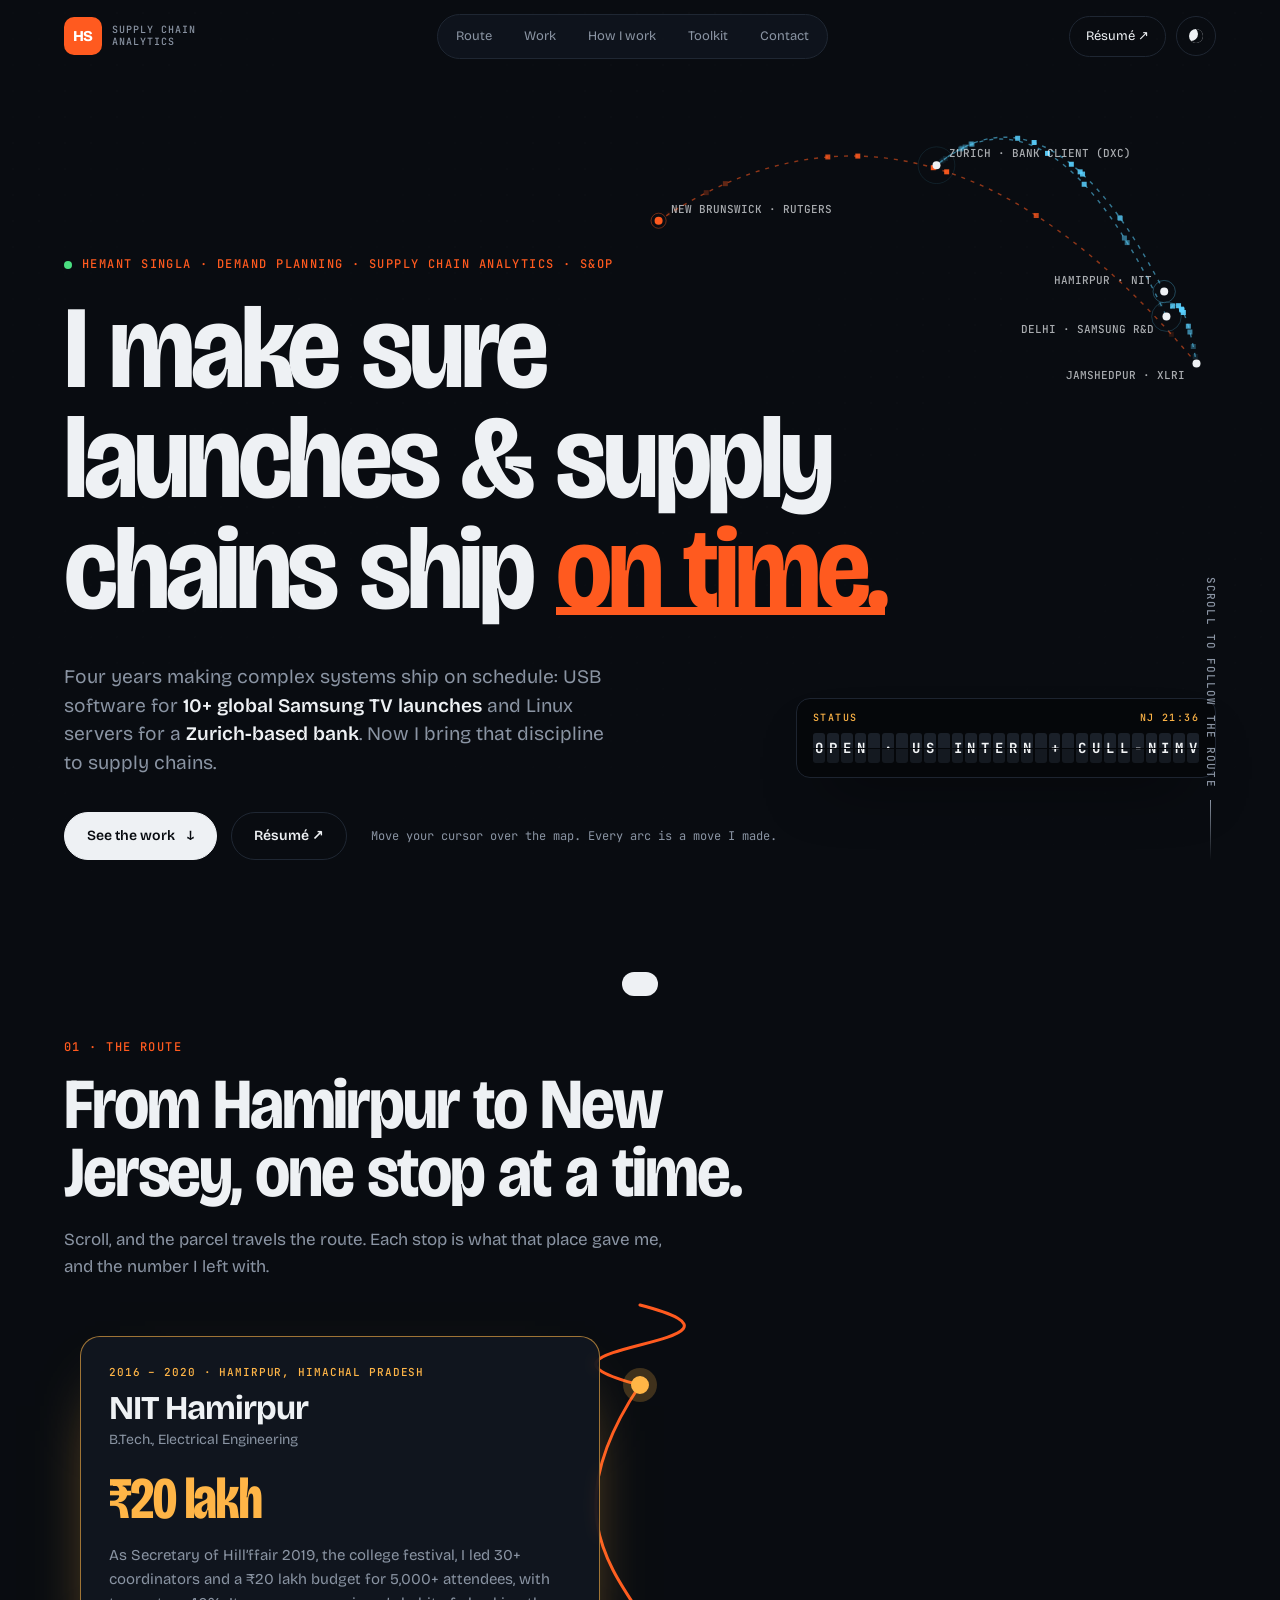
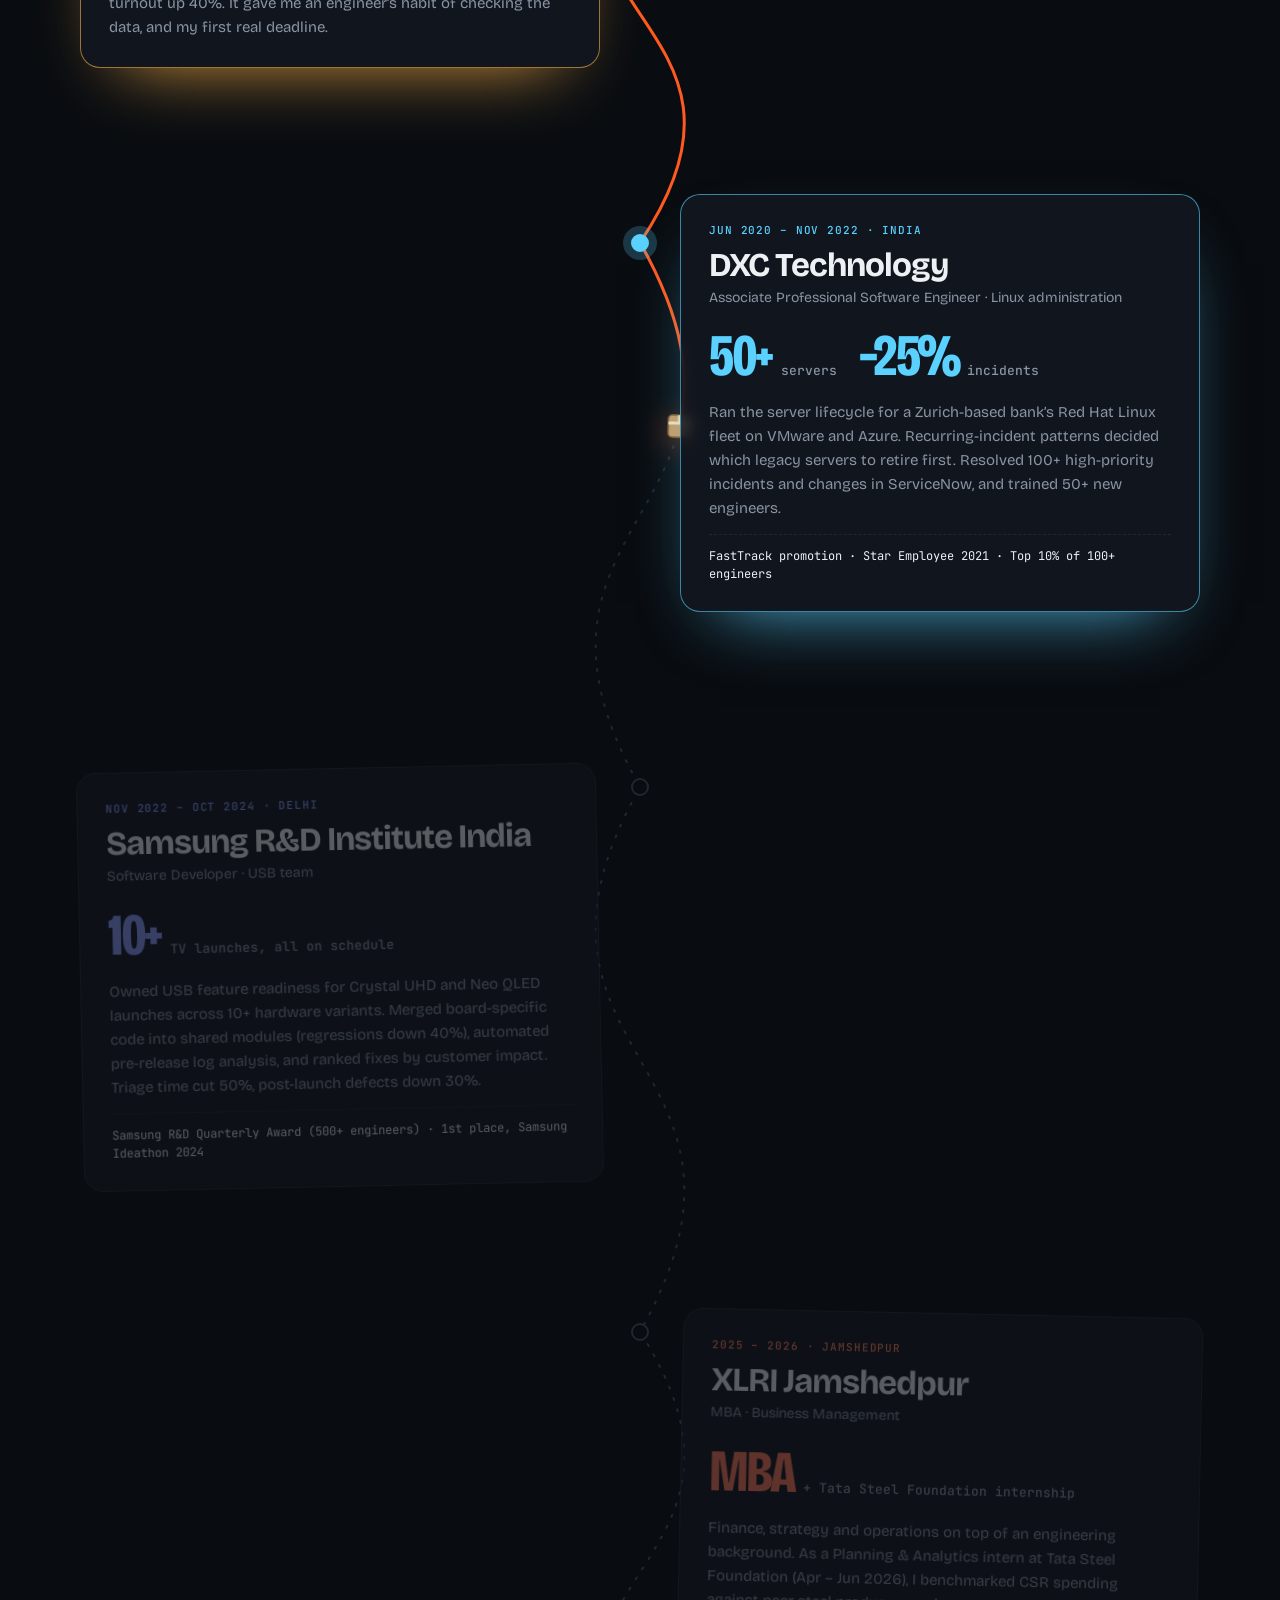
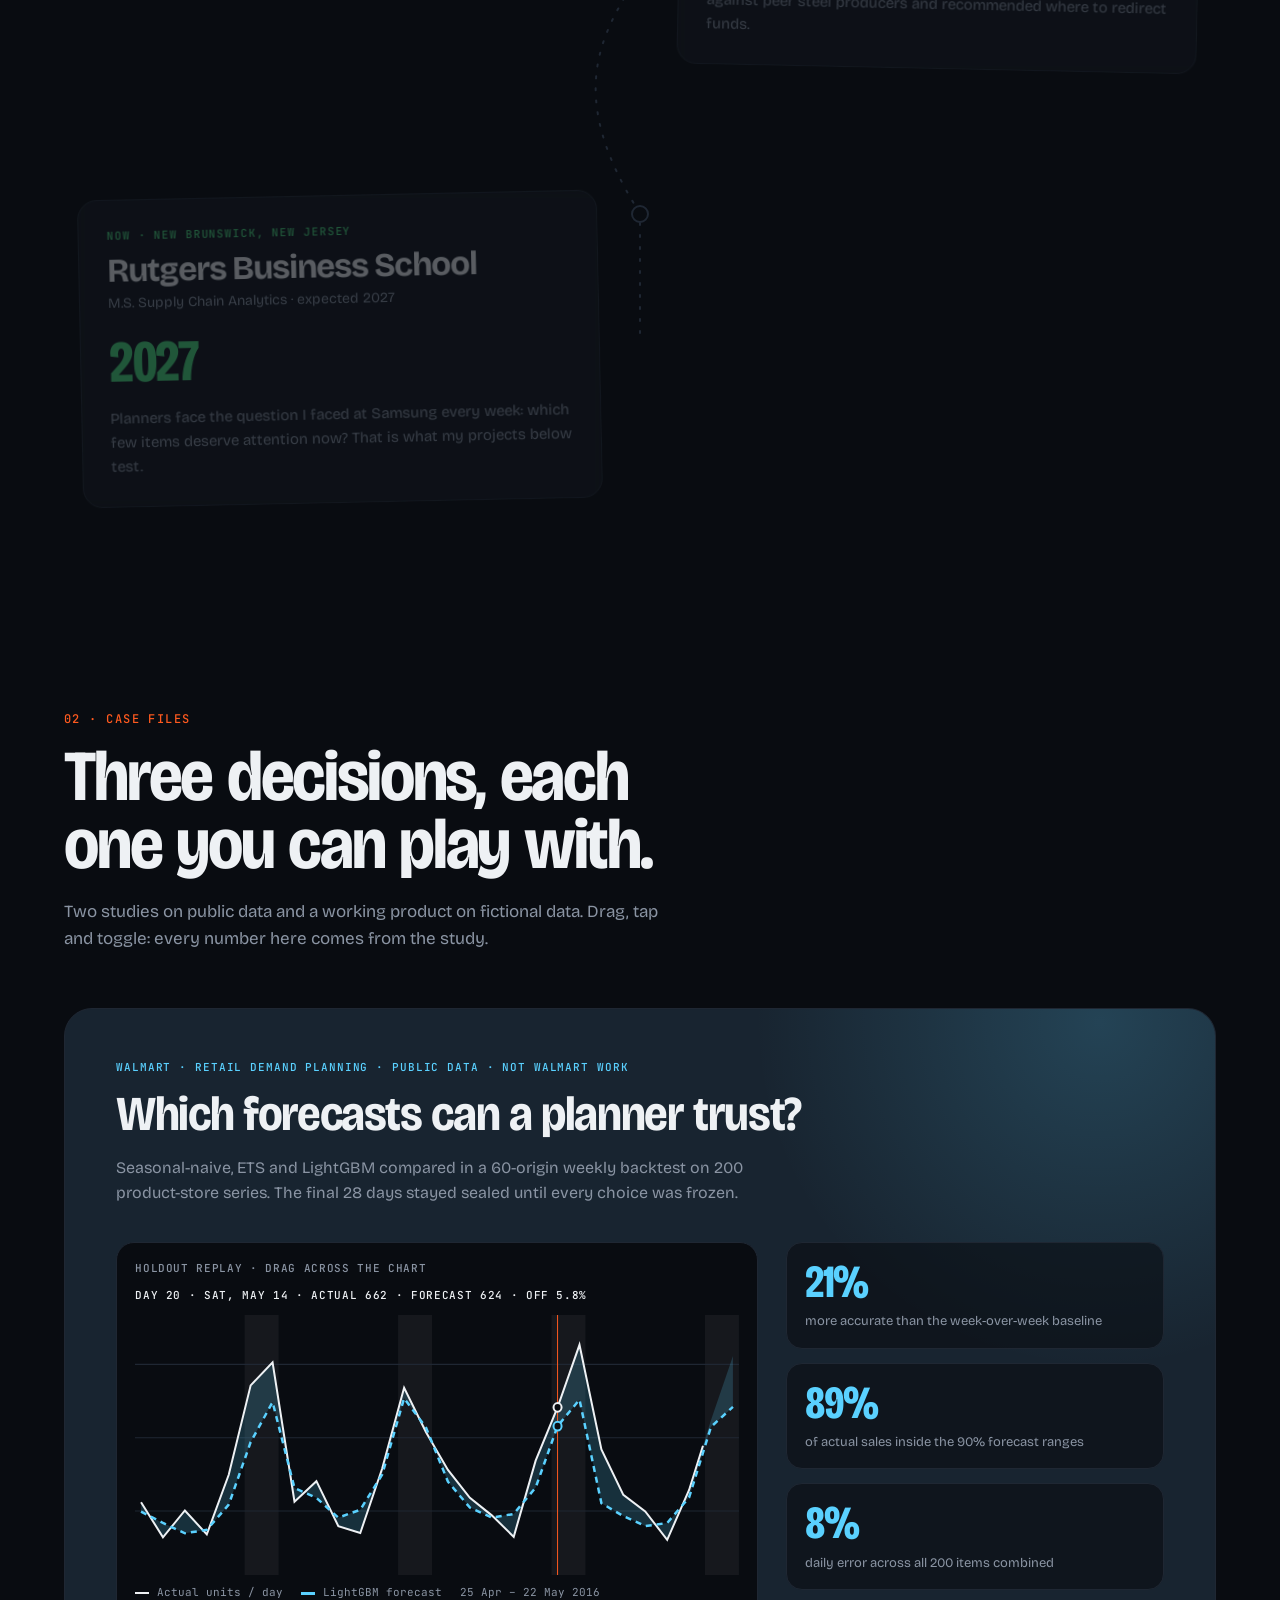
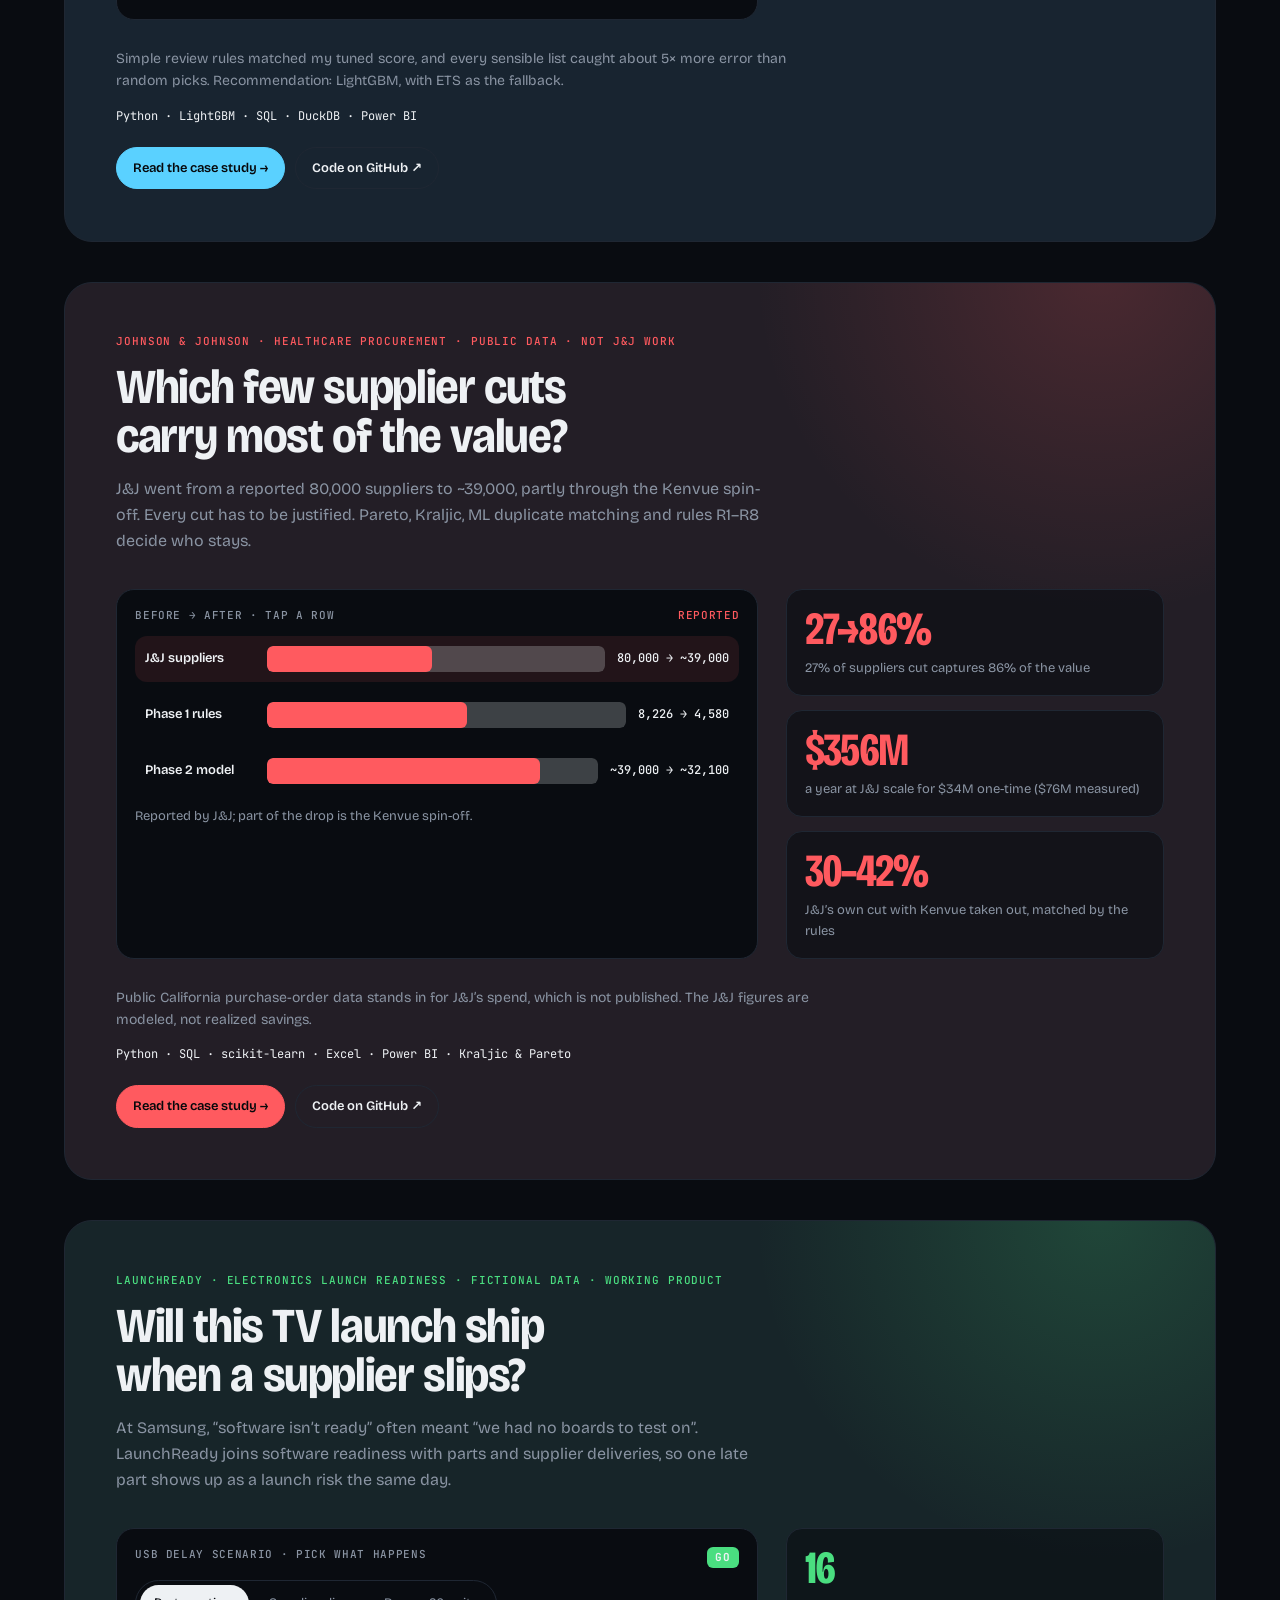
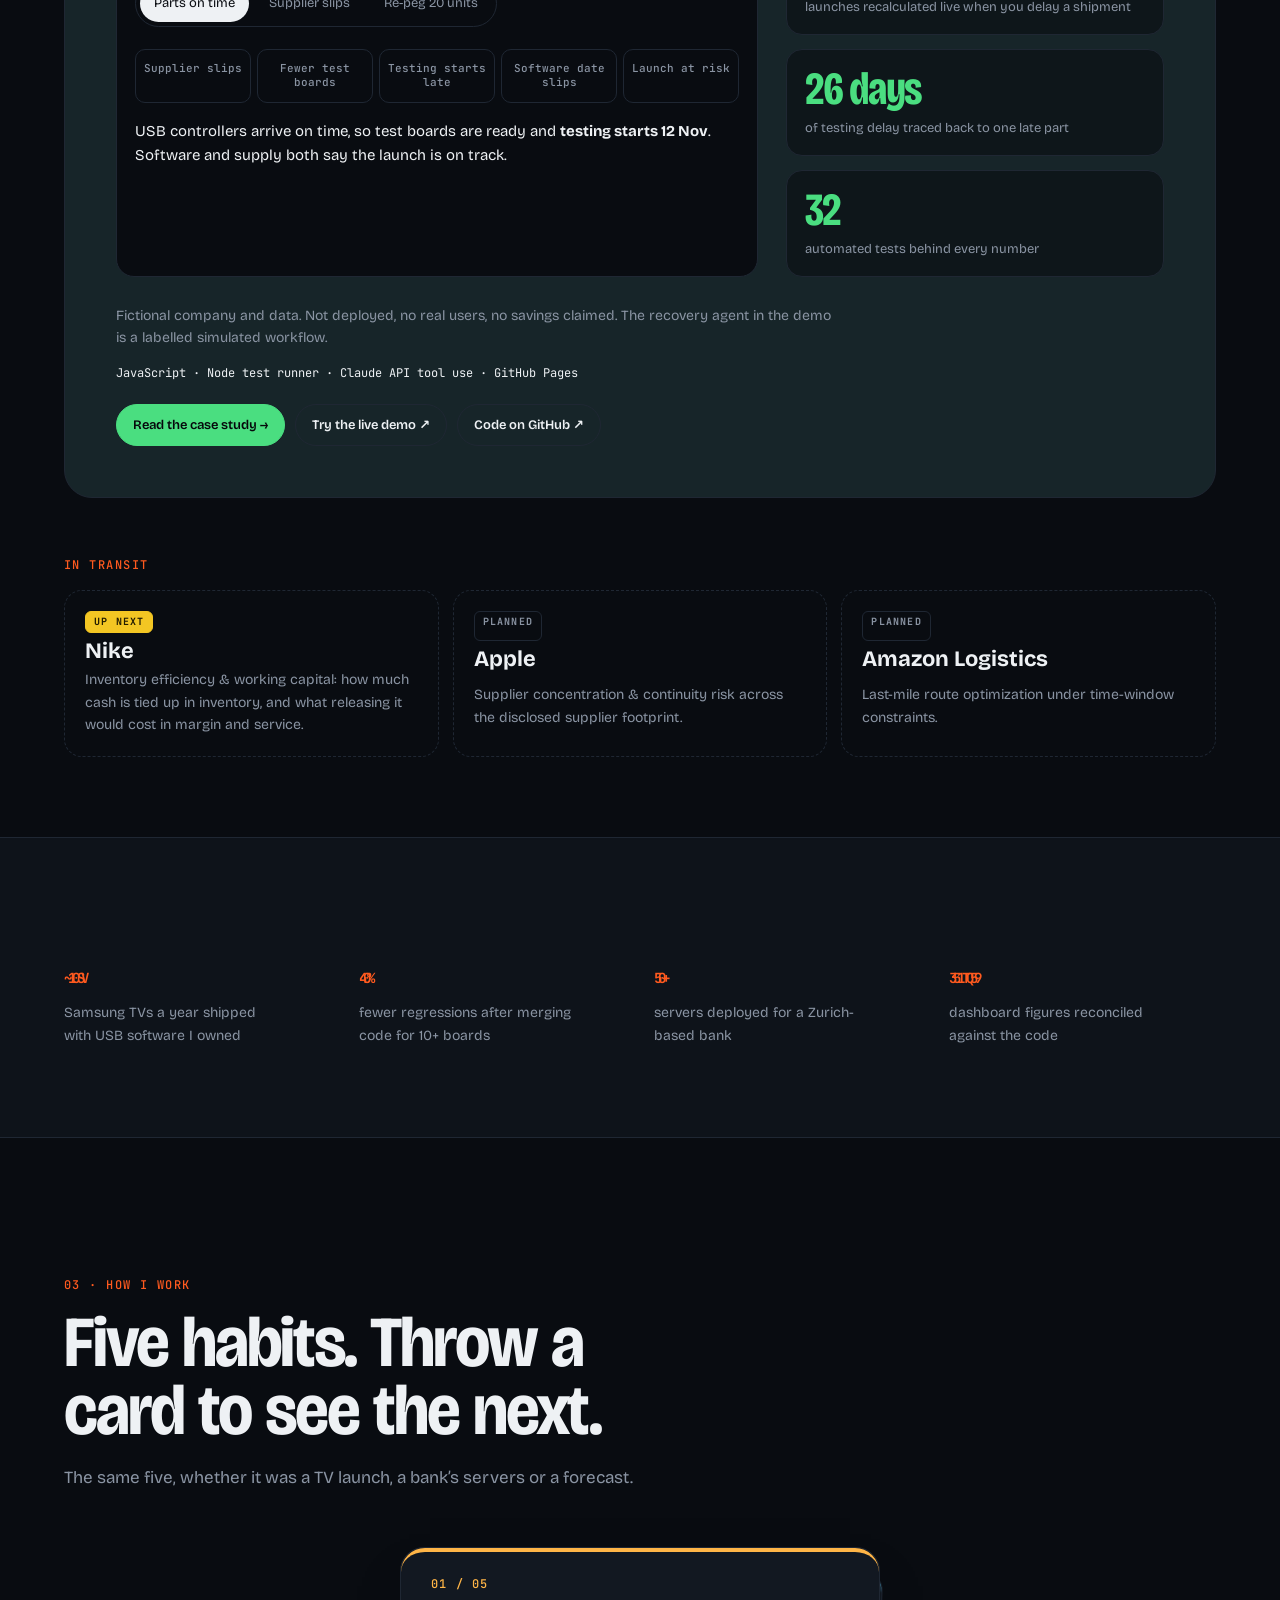
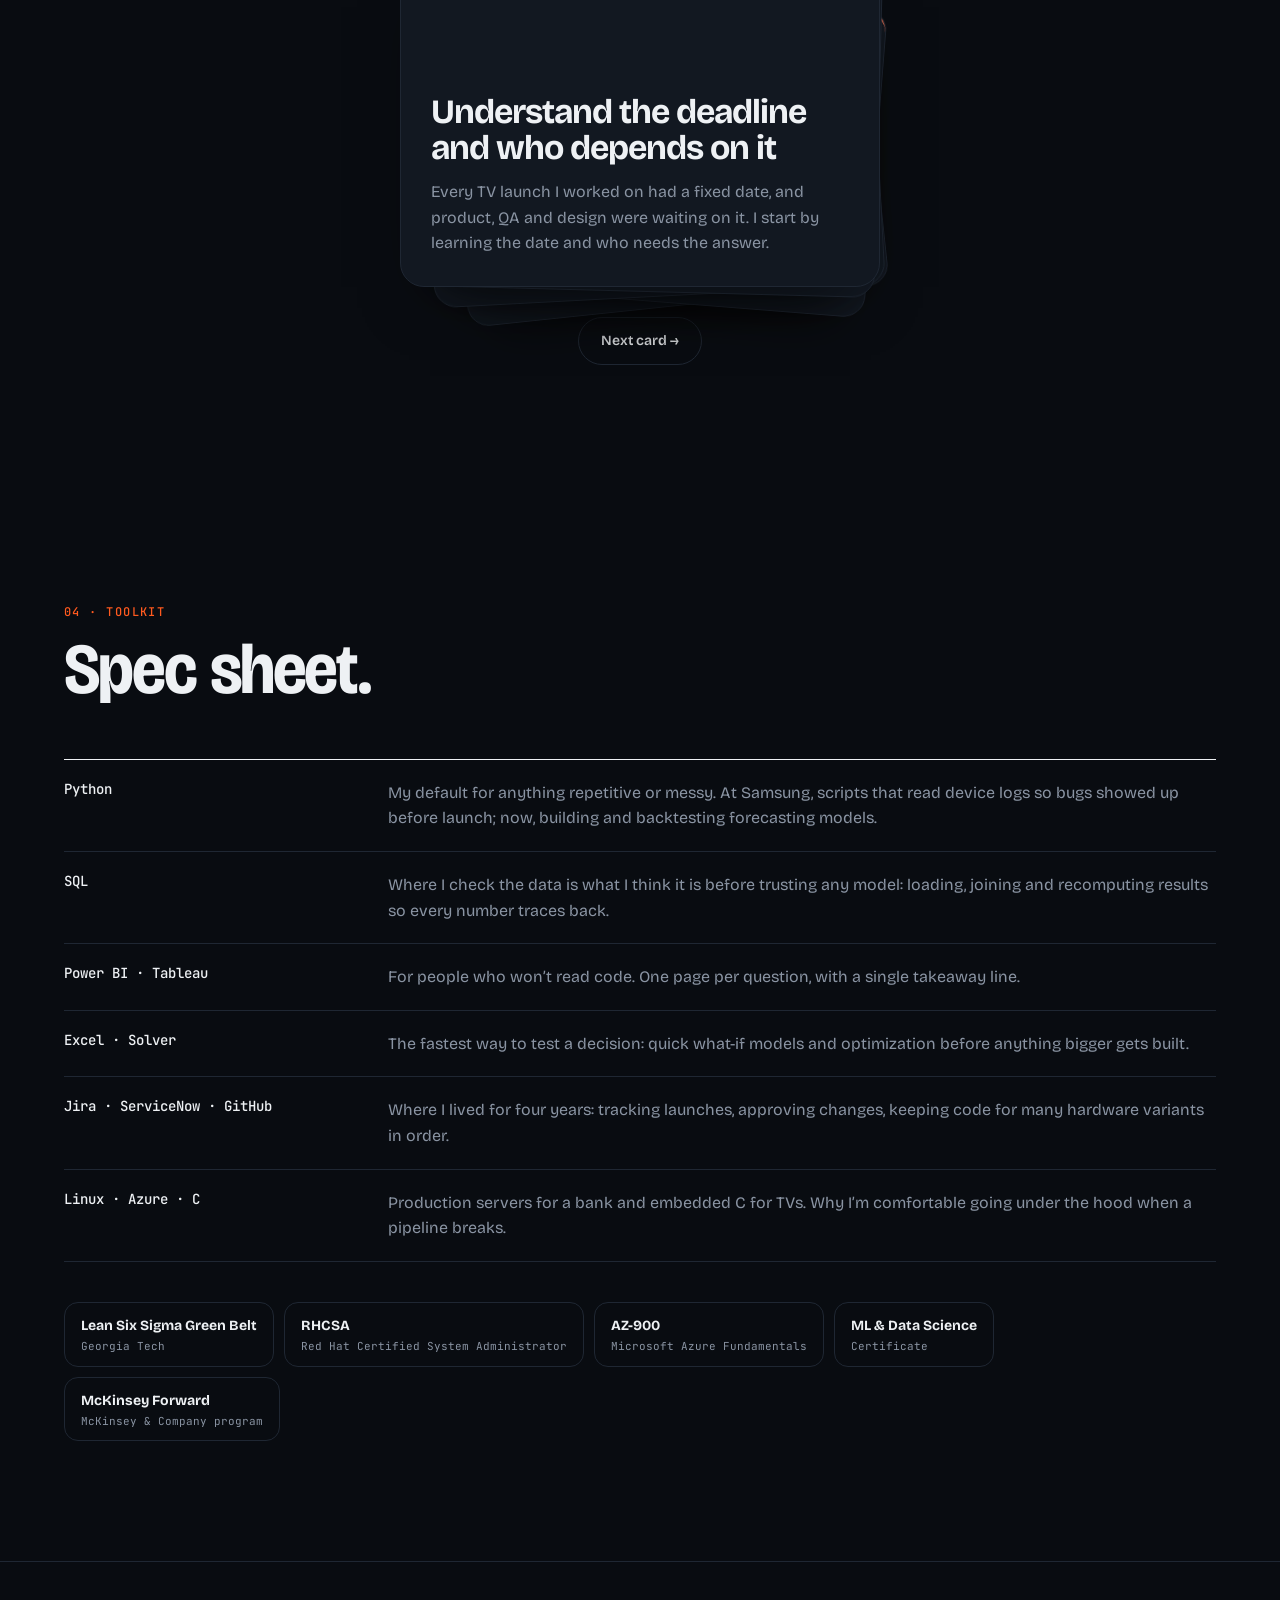
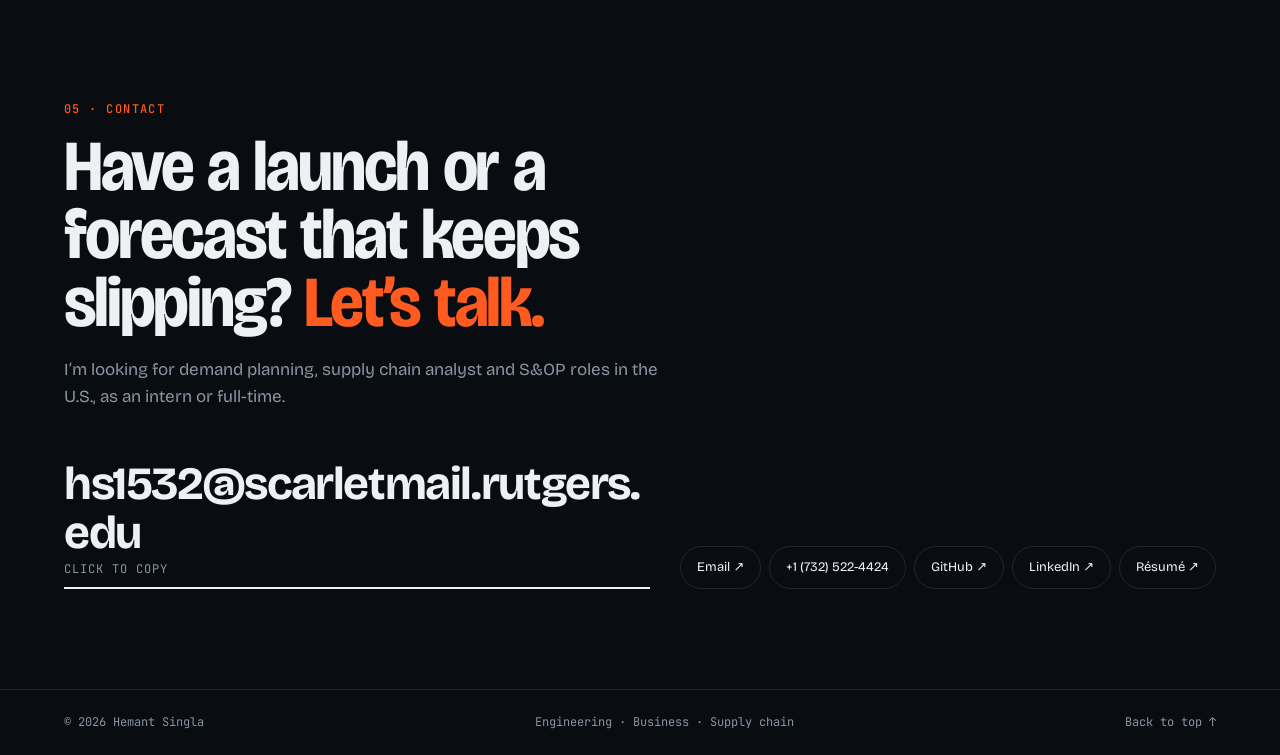
==== commit 64da1720: "Redesign the homepage from scratch Replaces the conveyor-belt trial with a new design: a night-shift" ====
--- a/index.html
+++ b/index.html
@@ -1,296 +1,300 @@
 <!doctype html>
-<html lang="en"><head><meta charset="utf-8"><meta name="viewport" content="width=device-width,initial-scale=1"><meta name="description" content="Hemant Singla: electrical engineer and former Samsung R&amp;D and DXC engineer, XLRI MBA, now in supply chain analytics at Rutgers. Demand forecasting case study with code and Power BI dashboard."><meta property="og:title" content="Hemant Singla | Supply Chain Analytics"><meta property="og:description" content="Supply chain analytics portfolio: demand forecasting, inventory and supplier-risk case studies on public data."><meta property="og:type" content="website"><meta property="og:image" content="https://hemant-singla.github.io/assets/hemant-singla.jpg"><meta name="theme-color" content="#202f46"><title>Hemant Singla | Supply Chain Analytics</title><link rel="icon" href="assets/hemant-singla.jpg" type="image/jpeg"><link rel="preload" href="assets/fonts/newsreader-latin.woff2" as="font" type="font/woff2" crossorigin>
+<html lang="en">
+<head>
+<meta charset="utf-8">
+<meta name="viewport" content="width=device-width,initial-scale=1">
+<title>Hemant Singla | Supply Chain Analytics</title>
+<meta name="description" content="Hemant Singla: electrical engineer, former Samsung R&amp;D and DXC engineer, XLRI MBA, now in supply chain analytics at Rutgers. Demand forecasting, supplier rationalization and launch-readiness case studies.">
+<meta property="og:title" content="Hemant Singla | Supply Chain Analytics">
+<meta property="og:description" content="Supply chain analytics portfolio: demand forecasting, supplier rationalization and launch readiness, on public and fictional data.">
+<meta property="og:type" content="website">
+<meta property="og:image" content="https://hemant-singla.github.io/assets/hemant-singla.jpg">
+<meta name="theme-color" content="#0a0d12">
+<link rel="icon" href="assets/hemant-singla.jpg" type="image/jpeg">
+<link rel="preconnect" href="https://fonts.googleapis.com"><link rel="preconnect" href="https://fonts.gstatic.com" crossorigin>
+<link rel="stylesheet" href="https://fonts.googleapis.com/css2?family=Bricolage+Grotesque:opsz,wdth,wght@12..96,75..100,300..800&family=JetBrains+Mono:wght@400;500;700&display=swap">
 <script>(function(){var d=document.documentElement;d.classList.add('js');try{var t=localStorage.getItem('theme');if(t==='dark'||t==='light')d.setAttribute('data-theme',t)}catch(e){}})();</script>
-<link rel="stylesheet" href="assets/style.css?v=story-10"><script defer src="assets/main.js?v=story-6"></script><link rel="stylesheet" href="assets/dock.css?v=1"><script defer src="assets/dock.js?v=1"></script></head>
-<body class="home"><a class="skip" href="#main">Skip to content</a><header class="header"><div class="wrap nav"><a class="brand" href="index.html" aria-label="Hemant Singla home"><span>Hemant Singla<small>Supply chain analytics</small></span></a><button class="menu-toggle" aria-expanded="false" aria-controls="navigation">Menu</button><nav id="navigation" class="nav-links" aria-label="Main navigation"><a href="#work">Projects</a><a href="#chain">Planning chain</a><a href="#about">Experience</a><a href="#how">How I work</a><a href="#contact">Contact</a><a class="resume-link" href="assets/Hemant_Singla_Resume.pdf" target="_blank" rel="noopener">Résumé <svg viewBox="0 0 24 24" aria-hidden="true" class="icon"><path d="M5 19 19 5M5 5h14v14"/></svg></a></nav></div></header>
+<link rel="stylesheet" href="assets/v2.css?v=1">
+<script defer src="assets/v2.js?v=1"></script>
+</head>
+<body>
+<a class="skip" href="#main">Skip to content</a>
+<div class="progress" aria-hidden="true"><i></i></div>
+
+<header class="top">
+  <a class="mark" href="#top" aria-label="Hemant Singla, back to top"><span>HS</span><small>Supply chain<br>analytics</small></a>
+  <nav class="links" aria-label="Main">
+    <a href="#route">Route</a><a href="#work">Work</a><a href="#habits">How I work</a><a href="#kit">Toolkit</a><a href="#contact">Contact</a>
+  </nav>
+  <div class="top-act">
+    <a class="pill" href="assets/Hemant_Singla_Resume.pdf" target="_blank" rel="noopener">Résumé ↗</a>
+    <button class="theme" type="button" aria-label="Switch theme"><span class="sun"></span></button>
+  </div>
+</header>
+
 <main id="main">
 
-<!-- HERO -->
-<section class="hero wrap" aria-labelledby="hero-title">
-  <div class="hero-main">
-    <p class="eyebrow-line">Hemant Singla · Demand planning · Supply chain analytics · S&amp;OP</p>
-    <h1 id="hero-title">I make sure launches and supply chains <em>ship on time.</em></h1>
-    <p class="lead">I spent four years making complex systems ship on time: USB software for 10+ global Samsung TV launches, and Linux servers for a Zurich-based bank. Now I bring that same discipline to supply chains.</p>
-    <div class="profile-actions"><a class="button" href="assets/Hemant_Singla_Resume.pdf" target="_blank" rel="noopener">View résumé <svg viewBox="0 0 24 24" aria-hidden="true" class="icon"><path d="M5 19 19 5M5 5h14v14"/></svg></a><a class="text-link" href="#work">See my work <svg viewBox="0 0 24 24" aria-hidden="true" class="icon"><path d="M5 19 19 5M5 5h14v14"/></svg></a></div>
-  </div>
-  <div class="hero-side">
-  <aside class="id-card" aria-label="About Hemant">
-    <img src="assets/hemant-singla.jpg" width="240" height="240" alt="Hemant Singla" class="profile-photo">
-    <div class="id-text">
-      <p class="id-name">Hemant Singla</p>
-      <p class="profile-role">Engineer turned supply chain analyst<br>M.S. Supply Chain Analytics · Rutgers</p>
-      <div class="availability"><span class="availability-dot" aria-hidden="true"></span><span>Open to U.S. internships &amp; full-time roles</span></div>
-      <p class="profile-location">New Brunswick, NJ · Expected graduation 2027</p>
-    </div>
-  </aside>
-  <figure class="forecast-card" aria-labelledby="fc-title">
-    <div class="fc-head"><span class="fc-live"><span class="fc-dot" aria-hidden="true"></span>Holdout replay</span><span class="fc-day" aria-hidden="true">Day <b>28</b> / 28</span></div>
-    <p id="fc-title" class="fc-title">Forecast vs actual · Walmart, final 28 days</p>
-    <svg class="fc-chart" viewBox="0 0 320 130" role="img" aria-label="Line chart of daily units sold across 200 Walmart product-store series from 25 April to 22 May 2016, with the LightGBM forecast made before that period. The forecast follows the weekly pattern closely and runs a little under the weekend peaks.">
-      <g class="fc-grid"><line x1="8" x2="312" y1="14.4" y2="14.4"/><line x1="8" x2="312" y1="58.8" y2="58.8"/><line x1="8" x2="312" y1="103.1" y2="103.1"/></g>
-      <g class="fc-axis"><text x="8" y="126">25 Apr 2016</text><text x="312" y="126" text-anchor="end">22 May</text></g>
-      <polyline class="fc-actual" pathLength="1" points="8.0,88.1 19.3,104.0 30.5,91.8 41.8,102.7 53.0,75.6 64.3,35.1 75.6,24.6 86.8,87.8 98.1,78.5 109.3,98.9 120.6,102.0 131.9,72.8 143.1,36.2 154.4,56.3 165.6,73.4 176.9,86.1 188.1,94.0 199.4,103.8 210.7,69.2 221.9,45.0 233.2,16.7 244.4,64.1 255.7,84.7 267.0,92.3 278.2,105.1 289.5,82.5 300.7,50.8 312.0,21.8"/>
-      <polyline class="fc-forecast" pathLength="1" points="8.0,92.3 19.3,97.5 30.5,102.2 41.8,100.6 53.0,89.2 64.3,60.8 75.6,42.6 86.8,81.6 98.1,86.1 109.3,95.1 120.6,91.5 131.9,75.5 143.1,40.9 154.4,54.2 165.6,78.8 176.9,90.5 188.1,95.0 199.4,93.4 210.7,81.4 221.9,53.5 233.2,41.5 244.4,88.5 255.7,94.4 267.0,98.9 278.2,97.5 289.5,85.9 300.7,53.9 312.0,44.8"/>
-    </svg>
-    <figcaption>
-      <div class="fc-legend"><span class="lg-a">Actual units / day</span><span class="lg-f">LightGBM forecast</span><button type="button" class="fc-replay">Replay ↺</button></div>
-      <p class="fc-note">Total of 200 product-store series, off by about 8% a day. Forecast frozen before the period began. <a href="projects/walmart.html">See the study</a></p>
-    </figcaption>
-  </figure>
-  </div>
-</section>
-
-<!-- THE DOCK: conveyor belt of parcels, one per piece of work -->
-<section class="dock" id="dock" aria-labelledby="dock-title">
-  <div class="dock-wash" aria-hidden="true"></div>
-  <div class="dock-lamp" aria-hidden="true"></div>
-  <div class="dock-word" aria-hidden="true">ON TIME</div>
-  <div class="wrap dock-kicker">
-    <div><p class="dock-eyebrow">The dock · what I’ve shipped</p><h2 id="dock-title">Each parcel is one piece of work, labelled with the number it shipped with.</h2></div>
-    <p class="dock-hint">Hover a parcel to stop the belt. Drag or scroll to run it. Click a parcel to open it.</p>
-  </div>
-  <div class="dock-stage" aria-hidden="true"><svg class="dock-back" preserveAspectRatio="none"></svg><div class="dock-3d"></div></div>
-  <div class="wrap dock-bar">
-    <p class="dock-cap" aria-live="polite"></p>
-    <div class="dock-scrub" aria-hidden="true"><i></i></div>
-    <span class="dock-count">Scanned <b>0000</b></span>
-    <div class="dock-btns"><button type="button" class="dock-prev" aria-label="Previous parcel"><svg viewBox="0 0 24 24" aria-hidden="true"><path d="M15 5l-7 7 7 7"/></svg></button><button type="button" class="dock-next" aria-label="Next parcel"><svg viewBox="0 0 24 24" aria-hidden="true"><path d="M9 5l7 7-7 7"/></svg></button></div>
-  </div>
-  <ul class="dock-list" aria-label="Parcels on the belt"></ul>
-</section>
-
-<!-- CAREER PATH -->
-<section class="path-section wrap" aria-labelledby="path-title">
-  <h2 id="path-title" class="mini-title">From Hamirpur to New Jersey <span>· hover a step for the why, click to jump to it</span></h2>
-  <ol class="path-track">
-    <li><a href="#edu-nit" data-jump="edu-nit" data-why="2016–2020 · Hamirpur — What it gave me: an engineer’s habit of checking the data, and my first real deadline and budget: ₹20 lakh and 5,000+ people for Hill’ffair."><span class="path-num">01</span><span class="path-name">Electrical engineering</span><span class="path-where">NIT Hamirpur</span><span class="path-why">What it gave me: an engineer’s habit of checking the data, and my first real deadline and budget: ₹20 lakh and 5,000+ people for Hill’ffair.</span></a></li>
-    <li><a href="#exp-dxc" data-jump="exp-dxc" data-why="2020–2022 · India — What it gave me: production discipline. A bank’s servers had to stay within service levels, so every change was planned, approved and tracked."><span class="path-num">02</span><span class="path-name">Linux infrastructure</span><span class="path-where">DXC Technology</span><span class="path-why">What it gave me: production discipline. A bank’s servers had to stay within service levels, so every change was planned, approved and tracked.</span></a></li>
-    <li><a href="#exp-samsung" data-jump="exp-samsung" data-why="2022–2024 · Delhi — Why I moved on: before every launch I was deciding which issues mattered most. I wanted to work on those decisions, not just the software."><span class="path-num">03</span><span class="path-name">Samsung TV software</span><span class="path-where">Samsung R&amp;D India</span><span class="path-why">Why I moved on: before every launch I was deciding which issues mattered most. I wanted to work on those decisions, not just the software.</span></a></li>
-    <li><a href="#edu-xlri" data-jump="edu-xlri" data-why="2025–2026 · Jamshedpur — What it added: finance, strategy and operations, and my first planning role."><span class="path-num">04</span><span class="path-name">MBA</span><span class="path-where">XLRI Jamshedpur</span><span class="path-why">What it added: finance, strategy and operations, and my first planning role.</span></a></li>
-    <li><a href="#edu-rutgers" data-jump="edu-rutgers" class="is-now" data-why="Now · New Jersey — Why supply chain: planners face the question I faced at Samsung every week: which few items deserve attention now? My Walmart study tests exactly that."><span class="path-num">05</span><span class="path-name">Supply chain analytics</span><span class="path-where">Rutgers · now</span><span class="path-why">Why supply chain: planners face the question I faced at Samsung every week: which few items deserve attention now? My Walmart study tests exactly that.</span></a></li>
-  </ol>
-  <p class="path-detail" aria-live="polite"></p>
-</section>
-
-<!-- NUMBERS -->
-<section class="proof wrap" aria-label="Highlights"><ul class="proof-list">
-  <li data-reveal><strong data-count="100" data-prefix="~" data-suffix="K">~100K</strong><span>Samsung TVs a year shipped with USB software I owned, across 10+ Crystal UHD and Neo QLED models. Every release on time, zero delays.</span></li>
-  <li data-reveal><strong data-count="40" data-suffix="%">40%</strong><span>fewer regressions after I merged code shared across 10+ hardware variants into reusable modules</span></li>
-  <li data-reveal><strong data-count="50" data-suffix="+">50+</strong><span>servers deployed for a Zurich-based bank’s Linux fleet, with incidents down 25%</span></li>
-  <li data-reveal><strong>1st</strong><span>place, Samsung Ideathon 2024, for an AI-based Smart Hub concept</span></li>
-</ul></section>
-
-<!-- PROJECTS -->
-<section id="work" class="work-section section wrap" aria-labelledby="projects-title"><div class="section-heading" data-reveal><h2 id="projects-title">Projects</h2><p>Independent work: two studies on public data and a working product on fictional data, each built around one supply chain decision.</p></div><div class="project-list">
-<article class="pcard story" id="proj-walmart" data-reveal>
-<a class="pcard-shot" href="projects/walmart.html" tabindex="-1" aria-hidden="true"><img src="assets/dashboard/overview-thumb.jpg" width="1000" height="566" loading="lazy" alt="Overview page of the Walmart demand-planning Power BI dashboard"></a>
-<div class="pcard-body">
-<p class="pcard-kind"><strong>Walmart</strong> · Retail demand planning · <span>Public data · not Walmart work</span></p>
-<div class="pcard-title"><h3>Demand forecasting &amp; review priorities</h3><span class="status status-done">Completed</span></div>
-<p class="pcard-line">Which forecasts can a planner trust, and which five items deserve a review each week?</p>
-<ul class="pcard-stats"><li><strong>21%</strong><span>more accurate than the week-over-week baseline</span></li><li><strong>89%</strong><span>of actual sales inside the 90% forecast ranges</span></li><li><strong>8%</strong><span>daily error across all 200 items combined</span></li></ul>
-<div class="pcard-actions"><button class="story-toggle" aria-expanded="true" aria-controls="walmart-story"><span class="toggle-label">Quick story</span><span class="toggle-icon" aria-hidden="true"></span></button><div class="project-links"><a class="text-link" href="projects/walmart.html">Read the case study <svg viewBox="0 0 24 24" aria-hidden="true" class="icon"><path d="M5 19 19 5M5 5h14v14"/></svg></a><a class="text-link" href="https://github.com/hemant-singla/walmart-demand-planning" target="_blank" rel="noopener noreferrer">View code on GitHub <svg viewBox="0 0 24 24" aria-hidden="true" class="icon"><path d="M5 19 19 5M5 5h14v14"/></svg></a></div></div>
-</div>
-<div class="story-body" id="walmart-story">
-  <ol class="story-steps">
-    <li><span class="step-label">Problem</span><p>A planner can’t review every forecast every week. Which forecasts are reliable, and which five products deserve their attention?</p></li>
-    <li><span class="step-label">Approach</span><p>Compare seasonal-naive, ETS and LightGBM in a 60-origin weekly rolling backtest. Every forecast uses only data up to its forecast date, and the final 28 days stay sealed until all choices are frozen.</p></li>
-    <li><span class="step-label">Build</span><p>A Python and SQL pipeline from raw sales to a weekly review list, checked in DuckDB and presented in a 10-page Power BI dashboard. Hover or tap the steps below.</p></li>
-    <li><span class="step-label">Result</span><p>21% lower error than the baseline, honest 90% ranges (89% coverage), and about 8% error on the daily total across all 200 items. Simple review rules matched my tuned score; all caught about 5× more error than random. Recommendation: LightGBM, with ETS as the fallback.</p></li>
-  </ol>
-  <div class="pipeline">
-    <p class="pipeline-title">How the study is built</p>
-    <ol class="pipeline-steps">
-      <li><button type="button" class="pipe-step" aria-describedby="pipe-detail" data-detail="Five years of daily Walmart sales (2011–2016) from the public M5 dataset. I used 200 FOODS and HOUSEHOLD product-store series from stores CA_1 and TX_1."><span>Raw M5 data</span></button></li>
-      <li><button type="button" class="pipe-step" aria-describedby="pipe-detail" data-detail="388,200 daily records loaded and reconciled in DuckDB: 26 of 26 audit checks passed before any model ran."><span>DuckDB audit</span></button></li>
-      <li><button type="button" class="pipe-step" aria-describedby="pipe-detail" data-detail="A 60-origin weekly rolling backtest. Tests enforce that each forecast only sees data up to its forecast date; the final 28 days were used once, at the end."><span>Backtest</span></button></li>
-      <li><button type="button" class="pipe-step" aria-describedby="pipe-detail" data-detail="Seasonal naive, ETS and a global LightGBM model. LightGBM ranked first in all six validation periods, but only narrowly ahead of ETS, which runs about 500× faster."><span>LightGBM · ETS · naive</span></button></li>
-      <li><button type="button" class="pipe-step" aria-describedby="pipe-detail" data-detail="Rules for picking 5 items a week: a combined score, largest recent error, top sellers, and random. Sensible rules all caught 13–16% of next-week error, versus 2.5% for random picks."><span>Review list</span></button></li>
-      <li><button type="button" class="pipe-step" aria-describedby="pipe-detail" data-detail="A 10-page Power BI report: 23 tables and 43 measures, with every figure reconciled against the Python and SQL outputs (351 of 351 checks)."><span>Power BI</span></button></li>
+<!-- HERO: a live network of the places the work has moved through -->
+<section class="hero" id="top" aria-labelledby="hero-title">
+  <canvas class="net" aria-hidden="true"></canvas>
+  <div class="hero-in">
+    <p class="kicker"><span class="dot"></span>Hemant Singla · Demand planning · Supply chain analytics · S&amp;OP</p>
+    <h1 id="hero-title" class="headline">
+      <span class="ln">I make sure</span>
+      <span class="ln">launches &amp; supply</span>
+      <span class="ln">chains ship <em class="ontime">on&nbsp;time.</em></span>
+    </h1>
+    <div class="hero-row">
+      <p class="lead">Four years making complex systems ship on schedule: USB software for <b>10+ global Samsung TV launches</b> and Linux servers for a <b>Zurich-based bank</b>. Now I bring that discipline to supply chains.</p>
+      <div class="board" role="img" aria-label="Status board: Now at Rutgers, M.S. Supply Chain Analytics. Open to U.S. internships and full-time roles. Graduating 2027. Based in New Brunswick, NJ.">
+        <div class="board-h"><span>STATUS</span><span class="board-clock">--:--</span></div>
+        <div class="flap" data-rows='["NOW · RUTGERS M.S. SCA","OPEN · US INTERN + FULL-TIME","GRAD · 2027","BASE · NEW BRUNSWICK NJ"]'></div>
+      </div>
+    </div>
+    <div class="hero-cta">
+      <a class="btn" href="#work">See the work <span aria-hidden="true">↓</span></a>
+      <a class="btn ghost" href="assets/Hemant_Singla_Resume.pdf" target="_blank" rel="noopener">Résumé ↗</a>
+      <span class="hint">Move your cursor over the map. Every arc is a move I made.</span>
+    </div>
+  </div>
+  <div class="hero-foot" aria-hidden="true"><span>Scroll to follow the route</span><i></i></div>
+</section>
+
+<!-- ROUTE: a scroll-driven journey -->
+<section class="route" id="route" aria-labelledby="route-title">
+  <div class="sec-head">
+    <p class="eyebrow">01 · The route</p>
+    <h2 id="route-title">From Hamirpur to New Jersey, one stop at a time.</h2>
+    <p class="sec-lede">Scroll, and the parcel travels the route. Each stop is what that place gave me, and the number I left with.</p>
+  </div>
+  <div class="route-map">
+    <svg class="route-svg" aria-hidden="true"><path class="route-base"/><path class="route-done"/><g class="route-pkg"><rect x="-11" y="-11" width="22" height="22" rx="4"/><path d="M-11 -3h22M0 -11v8"/></g></svg>
+    <ol class="stops">
+      <li class="stop" style="--c:#ffb547">
+        <div class="stop-pin"></div>
+        <div class="stop-card">
+          <p class="stop-when">2016 – 2020 · Hamirpur, Himachal Pradesh</p>
+          <h3>NIT Hamirpur</h3>
+          <p class="stop-role">B.Tech., Electrical Engineering</p>
+          <p class="stop-num">₹20 lakh</p>
+          <p>As Secretary of Hill’ffair 2019, the college festival, I led 30+ coordinators and a ₹20 lakh budget for 5,000+ attendees, with turnout up 40%. It gave me an engineer’s habit of checking the data, and my first real deadline.</p>
+        </div>
+      </li>
+      <li class="stop" style="--c:#5ad1ff">
+        <div class="stop-pin"></div>
+        <div class="stop-card">
+          <p class="stop-when">Jun 2020 – Nov 2022 · India</p>
+          <h3>DXC Technology</h3>
+          <p class="stop-role">Associate Professional Software Engineer · Linux administration</p>
+          <p class="stop-num">50+ <small>servers</small> <span>−25% <small>incidents</small></span></p>
+          <p>Ran the server lifecycle for a Zurich-based bank’s Red Hat Linux fleet on VMware and Azure. Recurring-incident patterns decided which legacy servers to retire first. Resolved 100+ high-priority incidents and changes in ServiceNow, and trained 50+ new engineers.</p>
+          <p class="stop-tags">FastTrack promotion · Star Employee 2021 · Top 10% of 100+ engineers</p>
+        </div>
+      </li>
+      <li class="stop" style="--c:#8b9cff">
+        <div class="stop-pin"></div>
+        <div class="stop-card">
+          <p class="stop-when">Nov 2022 – Oct 2024 · Delhi</p>
+          <h3>Samsung R&amp;D Institute India</h3>
+          <p class="stop-role">Software Developer · USB team</p>
+          <p class="stop-num">10+ <small>TV launches, all on schedule</small></p>
+          <p>Owned USB feature readiness for Crystal UHD and Neo QLED launches across 10+ hardware variants. Merged board-specific code into shared modules (regressions down 40%), automated pre-release log analysis, and ranked fixes by customer impact. Triage time cut 50%, post-launch defects down 30%.</p>
+          <p class="stop-tags">Samsung R&amp;D Quarterly Award (500+ engineers) · 1st place, Samsung Ideathon 2024</p>
+        </div>
+      </li>
+      <li class="stop" style="--c:#ff7a59">
+        <div class="stop-pin"></div>
+        <div class="stop-card">
+          <p class="stop-when">2025 – 2026 · Jamshedpur</p>
+          <h3>XLRI Jamshedpur</h3>
+          <p class="stop-role">MBA · Business Management</p>
+          <p class="stop-num">MBA <small>+ Tata Steel Foundation internship</small></p>
+          <p>Finance, strategy and operations on top of an engineering background. As a Planning &amp; Analytics intern at Tata Steel Foundation (Apr – Jun 2026), I benchmarked CSR spending against peer steel producers and recommended where to redirect funds.</p>
+        </div>
+      </li>
+      <li class="stop now" style="--c:#4ade80">
+        <div class="stop-pin"></div>
+        <div class="stop-card">
+          <p class="stop-when">Now · New Brunswick, New Jersey</p>
+          <h3>Rutgers Business School</h3>
+          <p class="stop-role">M.S. Supply Chain Analytics · expected 2027</p>
+          <p class="stop-num">2027</p>
+          <p>Planners face the question I faced at Samsung every week: which few items deserve attention now? That is what my projects below test.</p>
+        </div>
+      </li>
     </ol>
-    <p class="pipe-detail" id="pipe-detail" aria-live="polite">Hover, tap or tab through a step to see what happens there.</p>
-  </div>
-<ul class="chips" aria-label="Tools"><li>Python</li><li>LightGBM</li><li>SQL</li><li>DuckDB</li><li>Power BI</li><li>Time-series forecasting</li></ul></div>
-</article>
-
-<article class="pcard story" id="proj-jnj" data-reveal>
-<a class="pcard-shot" href="projects/jnj-supplier-rationalization.html" tabindex="-1" aria-hidden="true"><img src="assets/jnj/overview-thumb.jpg" width="1000" height="578" loading="lazy" alt="Executive summary page of the J&amp;J supplier rationalization Power BI dashboard"></a>
-<div class="pcard-body">
-<p class="pcard-kind"><strong>Johnson &amp; Johnson</strong> · Healthcare procurement · <span>Public data · not J&amp;J work</span></p>
-<div class="pcard-title"><h3>Supplier rationalization &amp; agreements</h3><span class="status status-done">Completed</span></div>
-<p class="pcard-line">J&amp;J went from a reported 80,000 suppliers to ~39,000. Every cut has to be justified, so which few cuts carry most of the value?</p>
-<ul class="pcard-stats"><li><strong>27%</strong><span>of suppliers cut captures 86% of the value</span></li><li><strong>$356M</strong><span>a year at J&amp;J scale for $34M one-time ($76M measured)</span></li><li><strong>~32,100</strong><span>suppliers after Phase 2, from ~39,000 today</span></li></ul>
-<div class="pcard-actions"><button class="story-toggle" aria-expanded="true" aria-controls="jnj-story"><span class="toggle-label">Quick story</span><span class="toggle-icon" aria-hidden="true"></span></button><div class="project-links"><a class="text-link" href="projects/jnj-supplier-rationalization.html">Read the case study <svg viewBox="0 0 24 24" aria-hidden="true" class="icon"><path d="M5 19 19 5M5 5h14v14"/></svg></a><a class="text-link" href="https://github.com/hemant-singla/jnj-supplier-rationalization" target="_blank" rel="noopener noreferrer">View code on GitHub <svg viewBox="0 0 24 24" aria-hidden="true" class="icon"><path d="M5 19 19 5M5 5h14v14"/></svg></a></div></div>
-</div>
-<div class="story-body" id="jnj-story"><ul class="ba-list compact"><li class="ba-row" aria-label="J&amp;J suppliers: before 80,000, after ~39,000, −51% reported"><div class="ba-label">J&amp;J suppliers<small>reported; part is the Kenvue spin-off</small></div><div class="ba-bars" aria-hidden="true"><div class="ba-bar"><span>Before</span><span class="ba-track"><i style="width:100.0%"></i></span><b>80,000</b></div><div class="ba-bar after"><span>After</span><span class="ba-track"><i style="width:48.8%"></i></span><b>~39,000</b></div></div><div class="ba-change" aria-hidden="true">−51%<small>reported</small></div></li><li class="ba-row" aria-label="Phase 1 rules, one year of suppliers: before 8,226, after 4,580, −44% real data"><div class="ba-label">Phase 1 rules, one year of suppliers<small>base tier, California data</small></div><div class="ba-bars" aria-hidden="true"><div class="ba-bar"><span>Before</span><span class="ba-track"><i style="width:100.0%"></i></span><b>8,226</b></div><div class="ba-bar after"><span>After</span><span class="ba-track"><i style="width:55.7%"></i></span><b>4,580</b></div></div><div class="ba-change" aria-hidden="true">−44%<small>real data</small></div></li><li class="ba-row" aria-label="J&amp;J suppliers, Phase 2: before ~39,000, after ~32,100, −18% modeled"><div class="ba-label">J&amp;J suppliers, Phase 2<small>category model, 90% coverage</small></div><div class="ba-bars" aria-hidden="true"><div class="ba-bar"><span>Before</span><span class="ba-track"><i style="width:100.0%"></i></span><b>~39,000</b></div><div class="ba-bar after"><span>After</span><span class="ba-track"><i style="width:82.3%"></i></span><b>~32,100</b></div></div><div class="ba-change" aria-hidden="true">−18%<small>modeled</small></div></li><li class="ba-row" aria-label="Run-rate savings per year: before $0, after $414M, +$414M modeled"><div class="ba-label">Run-rate savings per year<small>base case; $134M measured</small></div><div class="ba-bars" aria-hidden="true"><div class="ba-bar"><span>Before</span><span class="ba-track"><i style="width:0.0%"></i></span><b>$0</b></div><div class="ba-bar after"><span>After</span><span class="ba-track"><i style="width:100.0%"></i></span><b>$414M</b></div></div><div class="ba-change" aria-hidden="true">+$414M<small>modeled</small></div></li></ul>
-  <ol class="story-steps">
-    <li><span class="step-label">Problem</span><p>J&amp;J was quoted at 80,000 suppliers and now reports ~39,000, but the 2023 Kenvue spin-off took part of that. How much is real rationalization, and what should come next?</p></li>
-    <li><span class="step-label">Approach</span><p>Four questions, one method each: where the spend sits (Pareto / ABC in SQL), how to treat each category (Kraljic), which suppliers stay (ML duplicate matching, scorecard and rules R1–R8), and what it is worth (measured price gap plus scenarios).</p></li>
-    <li><span class="step-label">Build</span><p>A Python and SQL pipeline that traces every raw row to a decision, an Excel model with live formulas, a 4-page Power BI dashboard, and MOU, MSA and supply-agreement templates for the kept suppliers.</p></li>
-    <li><span class="step-label">Result</span><p>With Kenvue taken out, J&amp;J’s own cut is 30–42%, and our rules on one year of active suppliers give the same range. Phase 2, a per-category target count with supply-risk floors, takes ~39,000 to ~32,100 without adding dominant-supplier categories.</p></li>
-  </ol>
-  <div class="pipeline">
-    <p class="pipeline-title">How the study is built</p>
-    <ol class="pipeline-steps">
-      <li><button type="button" class="pipe-step" data-detail="344,504 State of California purchase-order lines (FY2012–15). Exempt purchases, public bodies, health plans and zero amounts removed with a reason code: $21.9B addressable spend, 16,933 suppliers."><span>Raw data</span></button></li>
-      <li><button type="button" class="pipe-step" data-detail="SQL window functions: 2% of suppliers hold 70% of spend, 89% hold 8%. 59% of the tail is inactive or used once."><span>Spend cube</span></button></li>
-      <li><button type="button" class="pipe-step" data-detail="409 categories placed on value vs supply risk. Leverage categories hold 59% of spend; non-critical ones hold 7% of spend but 21,991 supplier relationships."><span>Kraljic</span></button></li>
-      <li><button type="button" class="pipe-step" data-detail="TF-IDF name matching finds 838 duplicate records; a scorecard and rules R1–R8 give every supplier one decision and one reason code."><span>Keep / exit rules</span></button></li>
-      <li><button type="button" class="pipe-step" data-detail="Exiting suppliers charged 9.8% more in Leverage items but were cheaper in Bottleneck and Strategic ones. Base case $414M a year at J&amp;J scale (scaled from 80,000 suppliers); $134M measured."><span>Savings test</span></button></li>
-      <li><button type="button" class="pipe-step" data-detail="A 4-page Power BI report (21 DAX measures), a business case, a 17-slide deck and agreement templates for the suppliers kept."><span>Dashboard &amp; agreements</span></button></li>
-      <li><button type="button" class="pipe-step" data-detail="Checks on the conclusion: savings vs re-tender rate (break-even 0.89%), a back-test against J&amp;J’s reported counts with Kenvue removed, concentration before vs after, 70 duplicate pairs checked by hand (about 96% precision), and 21 tests: no strategic or sole-source exits, a reason code on every row, totals that reconcile."><span>Checks &amp; tests</span></button></li>
-    </ol>
-    <p class="pipe-detail" aria-live="polite">Hover, tap or tab through a step to see what happens there.</p>
-  </div>
-<ul class="chips" aria-label="Tools"><li>Python</li><li>SQL</li><li>scikit-learn</li><li>Excel</li><li>Power BI</li><li>Kraljic &amp; Pareto</li></ul><p class="honest-note">Public California purchase-order data stands in for J&amp;J’s spend, which is not published. Not J&amp;J work; the J&amp;J figures are modeled, not realized savings.</p></div>
-</article>
-
-<article class="pcard story" id="proj-launchready" data-reveal>
-<a class="pcard-shot" href="projects/launchready.html" tabindex="-1" aria-hidden="true"><img src="assets/launchready-launch.png" width="1280" height="760" loading="lazy" alt="LaunchReady launch view with readiness verdicts per TV model"></a>
-<div class="pcard-body">
-<p class="pcard-kind"><strong>LaunchReady</strong> · Electronics launch readiness · <span>Fictional data · working product</span></p>
-<div class="pcard-title"><h3>Launch go/no-go: software meets supply</h3><span class="status status-done">Completed</span></div>
-<p class="pcard-line">Will each TV launch ship on time when a supplier slips?</p>
-<ul class="pcard-stats"><li><strong>16</strong><span>launches recalculated live when you delay a shipment</span></li><li><strong>26 days</strong><span>of testing delay traced back to one late part</span></li><li><strong>32</strong><span>automated tests behind every number</span></li></ul>
-<div class="pcard-actions"><button class="story-toggle" aria-expanded="true" aria-controls="launchready-story"><span class="toggle-label">Quick story</span><span class="toggle-icon" aria-hidden="true"></span></button><div class="project-links"><a class="text-link" href="projects/launchready.html">Read the case study <svg viewBox="0 0 24 24" aria-hidden="true" class="icon"><path d="M5 19 19 5M5 5h14v14"/></svg></a><a class="text-link" href="https://hemant-singla.github.io/launchready/" target="_blank" rel="noopener noreferrer">Try the live demo <svg viewBox="0 0 24 24" aria-hidden="true" class="icon"><path d="M5 19 19 5M5 5h14v14"/></svg></a><a class="text-link" href="https://github.com/hemant-singla/launchready" target="_blank" rel="noopener noreferrer">View code on GitHub <svg viewBox="0 0 24 24" aria-hidden="true" class="icon"><path d="M5 19 19 5M5 5h14v14"/></svg></a></div></div>
-</div>
-<div class="story-body" id="launchready-story">
-  <ol class="story-steps">
-    <li><span class="step-label">Problem</span><p>Software readiness and supply live in different tools. At Samsung, “software isn’t ready” often really meant “we didn’t have boards to test on”, and the part shortage behind it sat in another team’s spreadsheet.</p></li>
-    <li><span class="step-label">Approach</span><p>One verdict per launch. Software side: when testing can start and a ready-date range per chipset. Supply side: parts handed out in need-date order, each unit only once. The launch gets the worse of the two, with reasons from both.</p></li>
-    <li><span class="step-label">Build</span><p>A plain JavaScript engine shared by the app and <strong>32 automated tests</strong>: launch, software and supply views, a what-if lab, three scenarios, and a recovery workflow where a person approves or rejects each option.</p></li>
-    <li><span class="step-label">Result</span><p>In the USB delay scenario, testing moves from 12 Nov to 8 Dec and software lands 8–15 Jan against an 11 Jan cutoff. Re-pegging 20 controllers from another program’s order restores the launch.</p></li>
-  </ol>
-  <div class="pipeline">
-    <p class="pipeline-title">How one late part reaches a launch</p>
-    <ol class="pipeline-steps">
-      <li><button type="button" class="pipe-step" data-detail="A USB controller delivery for a new chipset slips. Procurement sees a late purchase order, but not that it gates testing."><span>Supplier slips</span></button></li>
-      <li><button type="button" class="pipe-step" data-detail="Parts are allocated in need-date order, so 20 of the 60 test boards can no longer be built on time. Rejected and undated deliveries are never counted."><span>Fewer test boards</span></button></li>
-      <li><button type="button" class="pipe-step" data-detail="Testing needs code complete and boards available. Without the boards it starts on 8 Dec instead of 12 Nov: 26 days late."><span>Testing starts late</span></button></li>
-      <li><button type="button" class="pipe-step" data-detail="The software-ready range becomes 8–15 Jan. The rule needs it ready 7 days before launch, so the cutoff is 11 Jan."><span>Software date slips</span></button></li>
-      <li><button type="button" class="pipe-step" data-detail="The launch turns At risk, with one plain sentence explaining why, built from the calculated values."><span>Launch at risk</span></button></li>
-      <li><button type="button" class="pipe-step" data-detail="Only options the data supports: re-peg an order bought for another program, an approved substitute part (with driver work), or a later launch date. Options that hurt another launch are dropped, and a person approves."><span>Recovery options</span></button></li>
-    </ol>
-    <p class="pipe-detail" aria-live="polite">Hover, tap or tab through a step to see what happens there.</p>
-  </div>
-<ul class="chips" aria-label="Tools"><li>JavaScript</li><li>Node test runner</li><li>Claude API · tool use</li><li>GitHub Pages</li></ul><p class="honest-note">Fictional company and data. Not deployed, no real users, no savings claimed. The recovery agent in the demo is a labelled simulated workflow; real agent code is in the repo, with no runs recorded yet.</p></div>
-</article>
-</div><div class="next-up" data-reveal><h3 class="next-title">In the pipeline</h3><ul class="next-list"><li><span class="next-co">Nike</span><span class="next-body"><strong>Inventory efficiency &amp; working capital</strong><span>How much cash is tied up in inventory, and what releasing it would cost in margin and service. Five years of public financials.</span></span><span class="next-status up">Up next</span></li><li><span class="next-co">Apple</span><span class="next-body"><strong>Supplier concentration &amp; continuity risk</strong><span>Mapping Apple’s disclosed supplier footprint to find geographic concentration risk.</span></span><span class="next-status">Planned</span></li><li><span class="next-co">Amazon Logistics</span><span class="next-body"><strong>Last-mile route optimization</strong><span>Comparing routing approaches on historical delivery data under time-window constraints.</span></span><span class="next-status">Planned</span></li></ul></div></section>
-
-<!-- PLANNING CHAIN -->
-<section id="chain" class="chain-section section" aria-labelledby="chain-title"><div class="wrap">
-  <div class="section-heading" data-reveal><h2 id="chain-title">Where I fit in the planning chain</h2><p>Click a stage to see what I’ve actually done there, and the tools I used. Where I haven’t finished work yet, it says so.</p></div>
-  <div class="chain" data-reveal>
-    <div class="chain-stages" role="tablist" aria-label="Planning chain stages">
-      <button role="tab" id="tab-forecast" aria-controls="panel-forecast" aria-selected="true" tabindex="0"><span class="stage-num">1</span><span class="stage-name">Forecast</span><span class="stage-state done">Done</span></button>
-      <button role="tab" id="tab-inventory" aria-controls="panel-inventory" aria-selected="false" tabindex="-1"><span class="stage-num">2</span><span class="stage-name">Inventory</span><span class="stage-state">Next</span></button>
-      <button role="tab" id="tab-supply" aria-controls="panel-supply" aria-selected="false" tabindex="-1"><span class="stage-num">3</span><span class="stage-name">Supply</span><span class="stage-state done">Demo</span></button>
-      <button role="tab" id="tab-launch" aria-controls="panel-launch" aria-selected="false" tabindex="-1"><span class="stage-num">4</span><span class="stage-name">Launch readiness</span><span class="stage-state done">Done</span></button>
-      <button role="tab" id="tab-decision" aria-controls="panel-decision" aria-selected="false" tabindex="-1"><span class="stage-num">5</span><span class="stage-name">Decision</span><span class="stage-state done">Done</span></button>
-    </div>
-    <div class="chain-panels">
-      <div class="chain-panel" role="tabpanel" id="panel-forecast" aria-labelledby="tab-forecast" tabindex="0">
-        <p class="panel-kicker">Walmart demand forecasting · independent public-data study</p>
-        <h3>Which forecasts can a planner trust?</h3>
-        <p>I compared seasonal-naive, ETS and LightGBM forecasts on 200 Walmart product-store series in a 60-origin weekly backtest, with the final four weeks hidden until every choice was locked. The best model was 21% more accurate than the standard week-over-week baseline, and its 90% forecast ranges caught 89% of actual sales.</p>
-        <p class="panel-tools"><strong>Tools</strong></p><ul class="chips" aria-label="Tools"><li>Python</li><li>LightGBM</li><li>SQL (DuckDB)</li><li>Power BI</li></ul>
-        <a class="text-link" href="projects/walmart.html">Read the case study <svg viewBox="0 0 24 24" aria-hidden="true" class="icon"><path d="M5 19 19 5M5 5h14v14"/></svg></a>
+  </div>
+</section>
+
+<!-- WORK: case files that take over the page palette -->
+<section class="work" id="work" aria-labelledby="work-title">
+  <div class="sec-head">
+    <p class="eyebrow">02 · Case files</p>
+    <h2 id="work-title">Three decisions, each one you can play with.</h2>
+    <p class="sec-lede">Two studies on public data and a working product on fictional data. Drag, tap and toggle: every number here comes from the study.</p>
+  </div>
+
+  <article class="case" id="proj-walmart" data-theme-c="#5ad1ff" aria-labelledby="c1">
+    <header class="case-h">
+      <p class="case-tag">Walmart · Retail demand planning · Public data · not Walmart work</p>
+      <h3 id="c1">Which forecasts can a planner trust?</h3>
+      <p>Seasonal-naive, ETS and LightGBM compared in a 60-origin weekly backtest on 200 product-store series. The final 28 days stayed sealed until every choice was frozen.</p>
+    </header>
+    <div class="case-play">
+      <div class="toy chart-toy" tabindex="0" role="slider" aria-label="Holdout day" aria-valuemin="1" aria-valuemax="28" aria-valuenow="28">
+        <div class="toy-h"><span>Holdout replay · drag across the chart</span><span class="ct-read"></span></div>
+        <svg class="ct-svg" viewBox="0 0 600 240" preserveAspectRatio="none" aria-hidden="true"></svg>
+        <div class="toy-f"><span class="lg a">Actual units / day</span><span class="lg f">LightGBM forecast</span><span>25 Apr – 22 May 2016</span></div>
       </div>
-      <div class="chain-panel" role="tabpanel" id="panel-inventory" aria-labelledby="tab-inventory" tabindex="0" hidden>
-        <p class="panel-kicker">No finished project here yet</p>
-        <h3>Next: Nike inventory efficiency &amp; working capital</h3>
-        <p>How much cash is tied up in inventory, and what releasing it would cost in margin and service. Five years of public financials. This is my next project.</p>
-        <p class="panel-tools"><strong>Status</strong></p><ul class="chips"><li class="chip-next">Up next</li></ul>
+      <ul class="nums">
+        <li><b data-n="21" data-s="%">21%</b><span>more accurate than the week-over-week baseline</span></li>
+        <li><b data-n="89" data-s="%">89%</b><span>of actual sales inside the 90% forecast ranges</span></li>
+        <li><b data-n="8" data-s="%">8%</b><span>daily error across all 200 items combined</span></li>
+      </ul>
+    </div>
+    <p class="case-out">Simple review rules matched my tuned score, and every sensible list caught about 5× more error than random picks. Recommendation: LightGBM, with ETS as the fallback.</p>
+    <p class="case-tools">Python · LightGBM · SQL · DuckDB · Power BI</p>
+    <div class="case-links"><a href="projects/walmart.html">Read the case study →</a><a href="https://github.com/hemant-singla/walmart-demand-planning" target="_blank" rel="noopener">Code on GitHub ↗</a></div>
+  </article>
+
+  <article class="case" id="proj-jnj" data-theme-c="#ff5a5f" aria-labelledby="c2">
+    <header class="case-h">
+      <p class="case-tag">Johnson &amp; Johnson · Healthcare procurement · Public data · not J&amp;J work</p>
+      <h3 id="c2">Which few supplier cuts carry most of the value?</h3>
+      <p>J&amp;J went from a reported 80,000 suppliers to ~39,000, partly through the Kenvue spin-off. Every cut has to be justified. Pareto, Kraljic, ML duplicate matching and rules R1–R8 decide who stays.</p>
+    </header>
+    <div class="case-play">
+      <div class="toy bars-toy">
+        <div class="toy-h"><span>Before → after · tap a row</span><span class="bt-kind"></span></div>
+        <ul class="bt">
+          <li data-b="80000" data-a="39000" data-kind="reported" data-note="Reported by J&amp;J; part of the drop is the Kenvue spin-off."><span class="bt-l">J&amp;J suppliers</span><span class="bt-bar"><i class="b"></i><i class="a"></i></span><span class="bt-v">80,000 → ~39,000</span></li>
+          <li data-b="8226" data-a="4580" data-kind="real data" data-note="Phase 1 rules on one year of suppliers, base tier, California data."><span class="bt-l">Phase 1 rules</span><span class="bt-bar"><i class="b"></i><i class="a"></i></span><span class="bt-v">8,226 → 4,580</span></li>
+          <li data-b="39000" data-a="32100" data-kind="modeled" data-note="Phase 2 category model at 90% coverage, with supply-risk floors."><span class="bt-l">Phase 2 model</span><span class="bt-bar"><i class="b"></i><i class="a"></i></span><span class="bt-v">~39,000 → ~32,100</span></li>
+        </ul>
+        <p class="bt-note"></p>
       </div>
-      <div class="chain-panel" role="tabpanel" id="panel-supply" aria-labelledby="tab-supply" tabindex="0" hidden>
-        <p class="panel-kicker">Built on fictional data so far · real-data study planned</p>
-        <h3>Parts, stock and supplier delays, in LaunchReady</h3>
-        <p>LaunchReady’s supply view tracks stock by warehouse (including what’s already allocated), supplier deliveries, rejected shipments and approved substitutes. Parts go out in need-date order, each unit only once, and undated deliveries are never counted. Next, on real public data: Apple’s disclosed supplier footprint and its geographic concentration risk.</p>
-        <p class="panel-tools"><strong>Tools</strong></p><ul class="chips" aria-label="Tools"><li>JavaScript</li><li>Automated tests</li><li class="chip-next">Next: Apple supplier study</li></ul>
-        <a class="text-link" href="#proj-launchready" data-jump="proj-launchready">See LaunchReady <svg viewBox="0 0 24 24" aria-hidden="true" class="icon"><path d="M5 19 19 5M5 5h14v14"/></svg></a>
+      <ul class="nums">
+        <li><b>27→86%</b><span>27% of suppliers cut captures 86% of the value</span></li>
+        <li><b>$356M</b><span>a year at J&amp;J scale for $34M one-time ($76M measured)</span></li>
+        <li><b>30–42%</b><span>J&amp;J’s own cut with Kenvue taken out, matched by the rules</span></li>
+      </ul>
+    </div>
+    <p class="case-out">Public California purchase-order data stands in for J&amp;J’s spend, which is not published. The J&amp;J figures are modeled, not realized savings.</p>
+    <p class="case-tools">Python · SQL · scikit-learn · Excel · Power BI · Kraljic &amp; Pareto</p>
+    <div class="case-links"><a href="projects/jnj-supplier-rationalization.html">Read the case study →</a><a href="https://github.com/hemant-singla/jnj-supplier-rationalization" target="_blank" rel="noopener">Code on GitHub ↗</a></div>
+  </article>
+
+  <article class="case" id="proj-launchready" data-theme-c="#4ade80" aria-labelledby="c3">
+    <header class="case-h">
+      <p class="case-tag">LaunchReady · Electronics launch readiness · Fictional data · working product</p>
+      <h3 id="c3">Will this TV launch ship when a supplier slips?</h3>
+      <p>At Samsung, “software isn’t ready” often meant “we had no boards to test on”. LaunchReady joins software readiness with parts and supplier deliveries, so one late part shows up as a launch risk the same day.</p>
+    </header>
+    <div class="case-play">
+      <div class="toy lr-toy">
+        <div class="toy-h"><span>USB delay scenario · pick what happens</span><span class="lr-verdict" aria-live="polite"></span></div>
+        <div class="lr-tabs" role="tablist" aria-label="Scenario">
+          <button role="tab" aria-selected="true" data-s="0">Parts on time</button>
+          <button role="tab" aria-selected="false" data-s="1">Supplier slips</button>
+          <button role="tab" aria-selected="false" data-s="2">Re-peg 20 units</button>
+        </div>
+        <div class="lr-chain">
+          <span>Supplier slips</span><span>Fewer test boards</span><span>Testing starts late</span><span>Software date slips</span><span>Launch at risk</span>
+        </div>
+        <p class="lr-text" aria-live="polite"></p>
       </div>
-      <div class="chain-panel" role="tabpanel" id="panel-launch" aria-labelledby="tab-launch" tabindex="0" hidden>
-        <p class="panel-kicker">Samsung R&amp;D Institute India · then LaunchReady</p>
-        <h3>10+ global TV launches on schedule, then a tool for it</h3>
-        <p>At Samsung I owned USB feature readiness for 10+ global TV launches (Crystal UHD, Neo QLED), coordinating release milestones with product, QA and design. Then I built LaunchReady: a go/no-go tool, on fictional data, that joins software readiness with parts and supplier deliveries so a supplier slip shows up as a launch risk the same day.</p>
-        <p class="panel-tools"><strong>Tools</strong></p><ul class="chips" aria-label="Tools"><li>Python</li><li>C</li><li>Jira</li><li>GitHub</li><li>JavaScript</li><li>Automated tests</li></ul>
-        <a class="text-link" href="#proj-launchready" data-jump="proj-launchready">See LaunchReady <svg viewBox="0 0 24 24" aria-hidden="true" class="icon"><path d="M5 19 19 5M5 5h14v14"/></svg></a> <a class="text-link" href="#exp-samsung" data-jump="exp-samsung">Read the Samsung story <svg viewBox="0 0 24 24" aria-hidden="true" class="icon"><path d="M5 19 19 5M5 5h14v14"/></svg></a>
-      </div>
-      <div class="chain-panel" role="tabpanel" id="panel-decision" aria-labelledby="tab-decision" tabindex="0" hidden>
-        <p class="panel-kicker">Walmart study · and before that, DXC</p>
-        <h3>Turning the numbers into a call</h3>
-        <p>In the Walmart study I tested which rule should pick the five items a planner reviews each week. Simple rules (largest recent error, top sellers) did as well as the score I tuned, and every sensible list caught about 5× more forecast error than random picks. The decision memo recommends LightGBM with ETS as a fallback. At DXC, I used recurring-incident patterns to decide which legacy servers to retire first.</p>
-        <p class="panel-tools"><strong>Tools</strong></p><ul class="chips" aria-label="Tools"><li>SQL</li><li>Power BI</li><li>ServiceNow</li></ul>
-        <a class="text-link" href="projects/walmart.html">See the recommendation <svg viewBox="0 0 24 24" aria-hidden="true" class="icon"><path d="M5 19 19 5M5 5h14v14"/></svg></a>
-      </div>
-    </div>
-  </div>
-</div></section>
-
-<!-- EXPERIENCE -->
-<section id="about" class="about section"><div class="wrap"><div class="section-heading" data-reveal><h2>Experience &amp; Education</h2><p>Four years shipping software against fixed launch dates, then business school to move toward the decisions behind them.</p></div>
-<h3 class="column-title">Experience</h3>
-<div class="story-list">
-
-<article class="background-record story" id="exp-samsung" data-reveal><div class="record-head"><div><div class="record-meta"><span>Nov 2022 – Oct 2024</span><span>Delhi</span></div><h3>Samsung R&amp;D Institute India</h3><p class="record-role">Software Developer · USB Team</p></div><p class="story-hook">Owned USB feature readiness for <strong>10+ global TV launches</strong>, all on schedule.</p></div>
-<button class="story-toggle" aria-expanded="true" aria-controls="exp-samsung-body"><span class="toggle-label">Quick story</span><span class="toggle-icon" aria-hidden="true"></span></button>
-<div class="story-body" id="exp-samsung-body"><ol class="story-steps">
-  <li><span class="step-label">Problem</span><p>Every TV launch had a fixed date, and USB features had to be ready on time across <strong>10+ hardware variants</strong>, each with its own board-specific code.</p></li>
-  <li><span class="step-label">What I did</span><p>Merged board-specific code into shared, reusable modules. Automated pre-release log analysis to catch issues upstream. Coordinated release milestones with product, QA and design, and ranked fixes by customer impact.</p></li>
-  <li><span class="step-label">Tools</span><ul class="chips" aria-label="Tools"><li>C</li><li>Python scripts for device logs</li><li>Jira</li><li>GitHub</li></ul></li>
-  <li><span class="step-label">Impact</span><p>Regressions down <strong>40%</strong>, each release about a week shorter, <strong>200+ engineer-hours</strong> saved. <strong>10+ critical bugs</strong> flagged before launch, triage time cut <strong>50%</strong>, post-launch defects down <strong>30%</strong>. Crystal UHD and Neo QLED launches, $100M+ annual revenue.</p></li>
-</ol></div>
-<p class="record-awards">Samsung R&amp;D Quarterly Award (among 500+ engineers) · 1st place, Samsung Ideathon 2024</p></article>
-
-<article class="background-record story" id="exp-dxc" data-reveal><div class="record-head"><div><div class="record-meta"><span>Jun 2020 – Nov 2022</span><span>India</span></div><h3>DXC Technology</h3><p class="record-role">Associate Professional Software Engineer · Linux Administration</p></div><p class="story-hook">Ran server lifecycle for a <strong>Zurich-based bank’s</strong> Linux fleet: <strong>50+ servers</strong>, incidents down <strong>25%</strong>.</p></div>
-<button class="story-toggle" aria-expanded="true" aria-controls="exp-dxc-body"><span class="toggle-label">Quick story</span><span class="toggle-icon" aria-hidden="true"></span></button>
-<div class="story-body" id="exp-dxc-body"><ol class="story-steps">
-  <li><span class="step-label">Problem</span><p>A Zurich-based bank’s Red Hat Linux fleet on VMware and Azure needed new servers deployed and legacy hardware retired, while business-critical systems stayed within service levels.</p></li>
-  <li><span class="step-label">What I did</span><p>Ran the server lifecycle end to end. Used recurring-incident patterns to decide which legacy servers to retire first. Resolved <strong>100+ high-priority incidents</strong> and changes in ServiceNow. Point of contact for 10+ initiatives across 6 departments.</p></li>
-  <li><span class="step-label">Tools</span><ul class="chips" aria-label="Tools"><li>Red Hat Linux</li><li>VMware</li><li>Azure</li><li>ServiceNow</li></ul></li>
-  <li><span class="step-label">Impact</span><p><strong>50+ servers</strong> deployed, legacy hardware retired, incidents down <strong>25%</strong>. Trained <strong>50+ new engineers</strong> (2,000+ person-hours).</p></li>
-</ol></div>
-<p class="record-awards">FastTrack promotion · Star Employee 2021 · Top 10% of 100+ engineers</p></article>
-
-<article class="background-record story" id="exp-tsf" data-reveal><div class="record-head"><div><div class="record-meta"><span>Apr – Jun 2026</span><span>Jamshedpur · Internship</span></div><h3>Tata Steel Foundation</h3><p class="record-role">Planning &amp; Analytics Intern</p></div><p class="story-hook">Benchmarked CSR spending against peer steel producers and recommended where to redirect funds.</p></div>
-<button class="story-toggle" aria-expanded="true" aria-controls="exp-tsf-body"><span class="toggle-label">Quick story</span><span class="toggle-icon" aria-hidden="true"></span></button>
-<div class="story-body" id="exp-tsf-body"><ol class="story-steps">
-  <li><span class="step-label">Problem</span><p>Where should the Foundation’s CSR funds go, and how can it back women-run village businesses?</p></li>
-  <li><span class="step-label">What I did</span><p>Benchmarked Tata Steel’s CSR spending against peer Indian steel producers from their annual reports. Reviewed NITI Aayog and other government schemes.</p></li>
-  <li><span class="step-label">Tools</span><ul class="chips" aria-label="Tools"><li>Spend analysis</li><li>peer benchmarking from annual reports</li><li>government scheme review</li></ul></li>
-  <li><span class="step-label">Impact</span><p>A recommendation on where to redirect funds, and a proposal for how the Foundation can back women-run village businesses.</p></li>
-</ol></div></article>
-</div>
-
-<h3 class="column-title edu-title">Education</h3>
-<div class="edu-grid">
-<article class="background-record edu-card" id="edu-rutgers" data-reveal><div class="record-meta"><span>Expected 2027</span><span>New Jersey</span></div><h3>Rutgers Business School</h3><p class="record-role">M.S. Supply Chain Analytics</p><p class="record-description">Coursework: Supply Chain Management Strategies, Supply Chain Analytics, Operations Analysis.</p></article>
-<article class="background-record edu-card" id="edu-xlri" data-reveal><div class="record-meta"><span>2025 – 2026</span><span>Jamshedpur</span></div><h3>XLRI Jamshedpur</h3><p class="record-role">MBA · Business Management</p><p class="record-description">Finance, strategy and operations, added to an engineering and systems background.</p></article>
-<article class="background-record edu-card" id="edu-nit" data-reveal><div class="record-meta"><span>2016 – 2020</span><span>Himachal Pradesh</span></div><h3>NIT Hamirpur</h3><p class="record-role">B.Tech., Electrical Engineering</p><p class="record-description">Secretary of Hill’ffair 2019, the college festival: led 30+ coordinators and a ₹20 lakh budget for 5,000+ attendees, with turnout up 40%.</p></article>
-</div></div></section>
-
-<!-- HOW I WORK -->
-<section id="how" class="how-section section wrap" aria-labelledby="how-title">
-  <div class="section-heading" data-reveal><h2 id="how-title">How I work</h2><p>The same five habits, whether it was a TV launch, a bank’s servers or a forecast.</p></div>
-  <ol class="how-list">
-    <li data-reveal><span class="how-num">01</span><h3>Understand the deadline and who depends on it</h3><p>Every TV launch I worked on had a fixed date, and product, QA and design were waiting on it. I start by learning the date and who needs the answer.</p></li>
-    <li data-reveal><span class="how-num">02</span><h3>Find what’s actually blocking it</h3><p>Usually it’s a few things, not everything. At Samsung we ranked fixes by customer impact so the important ones went first.</p></li>
-    <li data-reveal><span class="how-num">03</span><h3>Fix it in the data, not by guessing</h3><p>At DXC, recurring-incident patterns decided which legacy servers to retire first, not opinions.</p></li>
-    <li data-reveal><span class="how-num">04</span><h3>Check the numbers twice</h3><p>In the Walmart study every result was recomputed in SQL, and every dashboard figure reconciled against the code: 351 of 351 checks.</p></li>
-    <li data-reveal><span class="how-num">05</span><h3>Track it until it’s done</h3><p>Every release I owned shipped on schedule. I follow the work to the date, not just to the handoff.</p></li>
-  </ol>
-</section>
-
-<!-- TOOLS -->
-<section class="skills-section wrap" aria-labelledby="skills-title"><div class="section-heading" data-reveal><h2 id="skills-title">How I use my tools</h2></div><ul class="chips tool-chips" aria-label="Tools"><li>Python</li><li>SQL</li><li>Power BI</li><li>Tableau</li><li>Excel &amp; Solver</li><li>Jira</li><li>ServiceNow</li><li>GitHub</li><li>Linux</li><li>Azure</li><li>C</li></ul><details class="tools-more"><summary>How I use each one</summary><div class="tool-grid" data-reveal>
-<div class="tool"><h3>Python</h3><p>My default for anything repetitive or messy. At Samsung it was scripts that read device logs so bugs showed up before launch; now it’s building and backtesting forecasting models.</p></div>
-<div class="tool"><h3>SQL</h3><p>Where I check that the data is what I think it is before trusting any model: loading, joining and re-computing results so every number can be traced back.</p></div>
-<div class="tool"><h3>Power BI &amp; Tableau</h3><p>For people who won’t read code. I build one page per question, with a single takeaway line, so the dashboard answers something instead of just showing data.</p></div>
-<div class="tool"><h3>Excel &amp; Solver</h3><p>The fastest way to test a decision: quick what-if models and optimization before anything bigger gets built.</p></div>
-<div class="tool"><h3>Jira, ServiceNow &amp; GitHub</h3><p>The tools I lived in for four years: tracking launches, approving changes and keeping code for many hardware variants in order. I know how work actually moves through a team.</p></div>
-<div class="tool"><h3>Linux, Azure &amp; C</h3><p>My engineering roots: production servers for a bank and embedded C for TVs. It’s why I’m comfortable going under the hood when a data pipeline breaks.</p></div>
-</div></details><div class="certs-block" data-reveal><h3 class="certs-title">Certifications</h3><ul class="cert-list"><li><span class="cert-name">Lean Six Sigma Green Belt</span><span class="cert-issuer">Georgia Tech</span></li><li><span class="cert-name">RHCSA</span><span class="cert-issuer">Red Hat Certified System Administrator</span></li><li><span class="cert-name">AZ-900</span><span class="cert-issuer">Microsoft Azure Fundamentals</span></li><li><span class="cert-name">ML &amp; Data Science</span><span class="cert-issuer">Certificate</span></li><li><span class="cert-name">McKinsey Forward</span><span class="cert-issuer">McKinsey &amp; Company program</span></li></ul></div></section>
+      <ul class="nums">
+        <li><b>16</b><span>launches recalculated live when you delay a shipment</span></li>
+        <li><b>26 days</b><span>of testing delay traced back to one late part</span></li>
+        <li><b>32</b><span>automated tests behind every number</span></li>
+      </ul>
+    </div>
+    <p class="case-out">Fictional company and data. Not deployed, no real users, no savings claimed. The recovery agent in the demo is a labelled simulated workflow.</p>
+    <p class="case-tools">JavaScript · Node test runner · Claude API tool use · GitHub Pages</p>
+    <div class="case-links"><a href="projects/launchready.html">Read the case study →</a><a href="https://hemant-singla.github.io/launchready/" target="_blank" rel="noopener">Try the live demo ↗</a><a href="https://github.com/hemant-singla/launchready" target="_blank" rel="noopener">Code on GitHub ↗</a></div>
+  </article>
+
+  <div class="transit">
+    <p class="eyebrow">In transit</p>
+    <ul>
+      <li><span class="tr-s up">Up next</span><b>Nike</b><span>Inventory efficiency &amp; working capital: how much cash is tied up in inventory, and what releasing it would cost in margin and service.</span></li>
+      <li><span class="tr-s">Planned</span><b>Apple</b><span>Supplier concentration &amp; continuity risk across the disclosed supplier footprint.</span></li>
+      <li><span class="tr-s">Planned</span><b>Amazon Logistics</b><span>Last-mile route optimization under time-window constraints.</span></li>
+    </ul>
+  </div>
+</section>
+
+<!-- NUMBERS: split-flap board -->
+<section class="tally" aria-label="Highlights">
+  <ul>
+    <li><b class="flapnum" data-v="~100K">~100K</b><span>Samsung TVs a year shipped with USB software I owned</span></li>
+    <li><b class="flapnum" data-v="40%">40%</b><span>fewer regressions after merging code for 10+ boards</span></li>
+    <li><b class="flapnum" data-v="50+">50+</b><span>servers deployed for a Zurich-based bank</span></li>
+    <li><b class="flapnum" data-v="351/351">351/351</b><span>dashboard figures reconciled against the code</span></li>
+  </ul>
+</section>
+
+<!-- HABITS: a deck of cards you throw -->
+<section class="habits" id="habits" aria-labelledby="habits-title">
+  <div class="sec-head">
+    <p class="eyebrow">03 · How I work</p>
+    <h2 id="habits-title">Five habits. Throw a card to see the next.</h2>
+    <p class="sec-lede">The same five, whether it was a TV launch, a bank’s servers or a forecast.</p>
+  </div>
+  <div class="deck-wrap">
+    <div class="deck" aria-live="polite">
+      <article class="card" style="--c:#ffb547"><p class="card-n">01 / 05</p><h3>Understand the deadline and who depends on it</h3><p>Every TV launch I worked on had a fixed date, and product, QA and design were waiting on it. I start by learning the date and who needs the answer.</p></article>
+      <article class="card" style="--c:#5ad1ff"><p class="card-n">02 / 05</p><h3>Find what’s actually blocking it</h3><p>Usually it’s a few things, not everything. At Samsung we ranked fixes by customer impact so the important ones went first.</p></article>
+      <article class="card" style="--c:#8b9cff"><p class="card-n">03 / 05</p><h3>Fix it in the data, not by guessing</h3><p>At DXC, recurring-incident patterns decided which legacy servers to retire first, not opinions.</p></article>
+      <article class="card" style="--c:#ff7a59"><p class="card-n">04 / 05</p><h3>Check the numbers twice</h3><p>In the Walmart study every result was recomputed in SQL, and every dashboard figure reconciled against the code: 351 of 351 checks.</p></article>
+      <article class="card" style="--c:#4ade80"><p class="card-n">05 / 05</p><h3>Track it until it’s done</h3><p>Every release I owned shipped on schedule. I follow the work to the date, not just to the handoff.</p></article>
+    </div>
+    <button class="btn ghost deck-next" type="button">Next card →</button>
+  </div>
+</section>
+
+<!-- TOOLKIT: a spec sheet -->
+<section class="kit" id="kit" aria-labelledby="kit-title">
+  <div class="sec-head">
+    <p class="eyebrow">04 · Toolkit</p>
+    <h2 id="kit-title">Spec sheet.</h2>
+  </div>
+  <dl class="spec">
+    <div><dt>Python</dt><dd>My default for anything repetitive or messy. At Samsung, scripts that read device logs so bugs showed up before launch; now, building and backtesting forecasting models.</dd></div>
+    <div><dt>SQL</dt><dd>Where I check the data is what I think it is before trusting any model: loading, joining and recomputing results so every number traces back.</dd></div>
+    <div><dt>Power BI · Tableau</dt><dd>For people who won’t read code. One page per question, with a single takeaway line.</dd></div>
+    <div><dt>Excel · Solver</dt><dd>The fastest way to test a decision: quick what-if models and optimization before anything bigger gets built.</dd></div>
+    <div><dt>Jira · ServiceNow · GitHub</dt><dd>Where I lived for four years: tracking launches, approving changes, keeping code for many hardware variants in order.</dd></div>
+    <div><dt>Linux · Azure · C</dt><dd>Production servers for a bank and embedded C for TVs. Why I’m comfortable going under the hood when a pipeline breaks.</dd></div>
+  </dl>
+  <ul class="certs">
+    <li><b>Lean Six Sigma Green Belt</b><span>Georgia Tech</span></li>
+    <li><b>RHCSA</b><span>Red Hat Certified System Administrator</span></li>
+    <li><b>AZ-900</b><span>Microsoft Azure Fundamentals</span></li>
+    <li><b>ML &amp; Data Science</b><span>Certificate</span></li>
+    <li><b>McKinsey Forward</b><span>McKinsey &amp; Company program</span></li>
+  </ul>
+</section>
 
 <!-- CONTACT -->
-<section id="contact" class="contact-section"><div class="wrap contact"><div><h2>Contact</h2><p class="contact-hook">Have a launch or a forecast that keeps slipping? <em>Let’s talk.</em></p><p>I’m looking for demand planning, supply chain analyst and S&amp;OP roles in the U.S., as an intern or full-time. I bring an engineer’s habit of checking the data and an MBA’s focus on the decision it supports.</p><a class="button contact-cta" href="mailto:hs1532@scarletmail.rutgers.edu">Email me <svg viewBox="0 0 24 24" aria-hidden="true" class="icon"><path d="M5 19 19 5M5 5h14v14"/></svg></a></div><div class="contact-links"><a class="contact-email" href="mailto:hs1532@scarletmail.rutgers.edu">hs1532@scarletmail.rutgers.edu <svg viewBox="0 0 24 24" aria-hidden="true" class="icon"><path d="M5 19 19 5M5 5h14v14"/></svg></a><a href="tel:+17325224424" aria-label="Call Hemant at +1 732 522 4424">+1 (732) 522-4424 <svg viewBox="0 0 24 24" aria-hidden="true" class="icon"><path d="M5 19 19 5M5 5h14v14"/></svg></a><a href="https://github.com/hemant-singla" target="_blank" rel="noopener noreferrer">GitHub · hemant-singla <svg viewBox="0 0 24 24" aria-hidden="true" class="icon"><path d="M5 19 19 5M5 5h14v14"/></svg></a><a href="https://www.linkedin.com/in/hemant-singla-3b4a85b9/" target="_blank" rel="noopener noreferrer">LinkedIn · Hemant Singla <svg viewBox="0 0 24 24" aria-hidden="true" class="icon"><path d="M5 19 19 5M5 5h14v14"/></svg></a><a href="assets/Hemant_Singla_Resume.pdf" target="_blank" rel="noopener">View résumé <svg viewBox="0 0 24 24" aria-hidden="true" class="icon"><path d="M5 19 19 5M5 5h14v14"/></svg></a></div></div></section>
-</main><footer class="wrap footer"><span>© 2026 Hemant Singla</span><span>Engineering · Business · Supply chain</span><a href="#main">Back to top <svg viewBox="0 0 24 24" aria-hidden="true" class="icon"><path d="M5 19 19 5M5 5h14v14"/></svg></a></footer></body></html>
+<section class="contact" id="contact" aria-labelledby="contact-title">
+  <p class="eyebrow">05 · Contact</p>
+  <h2 id="contact-title" class="big">Have a launch or a forecast that keeps slipping? <em>Let’s talk.</em></h2>
+  <p class="sec-lede">I’m looking for demand planning, supply chain analyst and S&amp;OP roles in the U.S., as an intern or full-time.</p>
+  <div class="c-row">
+    <button class="c-email" type="button" data-email="hs1532@scarletmail.rutgers.edu"><span>hs1532@scarletmail.rutgers.edu</span><small>Click to copy</small></button>
+    <div class="c-links">
+      <a href="mailto:hs1532@scarletmail.rutgers.edu">Email ↗</a>
+      <a href="tel:+17325224424">+1 (732) 522-4424</a>
+      <a href="https://github.com/hemant-singla" target="_blank" rel="noopener noreferrer">GitHub ↗</a>
+      <a href="https://www.linkedin.com/in/hemant-singla-3b4a85b9/" target="_blank" rel="noopener noreferrer">LinkedIn ↗</a>
+      <a href="assets/Hemant_Singla_Resume.pdf" target="_blank" rel="noopener">Résumé ↗</a>
+    </div>
+  </div>
+  <div class="toast" role="status" aria-live="polite"></div>
+</section>
+</main>
+
+<footer class="foot"><span>© 2026 Hemant Singla</span><span>Engineering · Business · Supply chain</span><a href="#top">Back to top ↑</a></footer>
+</body>
+</html>
--- a/assets/v2.css
+++ b/assets/v2.css
@@ -0,0 +1,228 @@
+/* Portfolio v2. Night shift by default, a daylight theme on the toggle. */
+:root{--bg:#090c11;--bg2:#0e131a;--panel:#121821;--ink:#eef1f4;--muted:#8a94a3;--line:#1f2733;--sig:#ff5a1f;--cy:#5ad1ff;--go:#4ade80;--warn:#ffb547;--case:var(--sig);
+  --disp:'Bricolage Grotesque',ui-sans-serif,system-ui,sans-serif;--mono:'JetBrains Mono',ui-monospace,Menlo,Consolas,monospace;--pad:clamp(20px,5vw,72px);color-scheme:dark}
+:root[data-theme=light]{--bg:#f1eee7;--bg2:#e9e5dc;--panel:#fbfaf6;--ink:#11151b;--muted:#5d6570;--line:#d6d1c6;--sig:#e2480f;--cy:#0a7fb5;--go:#178a45;--warn:#b86e00;color-scheme:light}
+*{box-sizing:border-box}
+html{scroll-behavior:smooth;scroll-padding-top:80px}
+body{margin:0;background:var(--bg);color:var(--ink);font:400 16px/1.6 var(--disp);font-variation-settings:'opsz' 14;-webkit-font-smoothing:antialiased;overflow-x:hidden;transition:background-color .8s ease}
+body.case-on{background:color-mix(in oklab,var(--bg) 88%,var(--case))}
+a{color:inherit}button{font:inherit;color:inherit;cursor:pointer}
+h1,h2,h3,p{margin:0}img,svg{display:block;max-width:100%}
+::selection{background:var(--sig);color:#fff}
+:focus-visible{outline:2px solid var(--sig);outline-offset:4px;border-radius:4px}
+.skip{position:absolute;left:-9999px}.skip:focus{left:12px;top:12px;z-index:99;background:var(--panel);padding:10px 14px}
+.eyebrow,.kicker{font:500 12px/1.3 var(--mono);letter-spacing:.12em;text-transform:uppercase;color:var(--sig)}
+
+/* progress + top bar */
+.progress{position:fixed;inset:0 0 auto;height:2px;z-index:60}.progress i{display:block;height:100%;background:var(--sig);transform-origin:0 50%;transform:scaleX(0)}
+.top{position:fixed;inset:0 0 auto;z-index:50;display:flex;align-items:center;justify-content:space-between;gap:20px;padding:14px var(--pad);transition:background .3s,border-color .3s;border-bottom:1px solid transparent}
+.top.scrolled{background:color-mix(in oklab,var(--bg) 82%,transparent);backdrop-filter:blur(14px);-webkit-backdrop-filter:blur(14px);border-color:var(--line)}
+.mark{display:flex;align-items:center;gap:10px;text-decoration:none}
+.mark span{display:grid;place-items:center;width:38px;height:38px;border-radius:10px;background:var(--sig);color:#fff;font:800 15px/1 var(--disp);letter-spacing:-.02em}
+.mark small{font:500 10px/1.25 var(--mono);text-transform:uppercase;letter-spacing:.1em;color:var(--muted)}
+.links{display:flex;gap:4px;padding:4px;border:1px solid var(--line);border-radius:99px;background:color-mix(in oklab,var(--panel) 70%,transparent)}
+.links a{padding:7px 14px;border-radius:99px;font-size:13px;text-decoration:none;color:var(--muted);transition:color .2s,background .2s}
+.links a:hover,.links a.on{color:var(--ink);background:var(--line)}
+.top-act{display:flex;align-items:center;gap:10px}
+.pill{font-size:13px;text-decoration:none;padding:9px 16px;border-radius:99px;border:1px solid var(--line)}
+.pill:hover{border-color:var(--ink)}
+.theme{width:40px;height:40px;border-radius:50%;border:1px solid var(--line);background:transparent;display:grid;place-items:center}
+.theme .sun{width:14px;height:14px;border-radius:50%;background:var(--ink);box-shadow:inset -5px -2px 0 0 var(--bg);transition:box-shadow .4s}
+:root[data-theme=light] .theme .sun{box-shadow:0 0 0 3px color-mix(in oklab,var(--ink) 20%,transparent)}
+
+/* buttons */
+.btn{display:inline-flex;align-items:center;gap:12px;min-height:48px;padding:0 22px;border-radius:99px;background:var(--ink);color:var(--bg);text-decoration:none;font-weight:600;font-size:14px;border:1px solid var(--ink);transition:transform .45s cubic-bezier(.3,1.6,.5,1),background .2s}
+.btn:hover{transform:translateY(-2px)}.btn:active{transform:scale(.96)}
+.btn.ghost{background:transparent;color:var(--ink);border-color:var(--line)}.btn.ghost:hover{border-color:var(--ink)}
+
+/* HERO */
+.hero{position:relative;min-height:100svh;display:flex;flex-direction:column;justify-content:flex-end;padding:120px var(--pad) 40px;overflow:hidden;isolation:isolate}
+.net{position:absolute;inset:0;width:100%;height:100%;z-index:-1}
+.hero:after{content:"";position:absolute;inset:auto 0 0;height:40%;z-index:-1;background:linear-gradient(transparent,var(--bg));pointer-events:none}
+.hero-in{max-width:1400px}
+.kicker{display:flex;align-items:center;gap:10px;margin-bottom:22px}
+.kicker .dot{width:8px;height:8px;border-radius:50%;background:var(--go);box-shadow:0 0 0 0 var(--go);animation:ping 2.2s infinite}
+@keyframes ping{0%{box-shadow:0 0 0 0 color-mix(in oklab,var(--go) 60%,transparent)}80%,100%{box-shadow:0 0 0 12px transparent}}
+.headline{font:700 clamp(46px,9.2vw,152px)/.9 var(--disp);font-variation-settings:'opsz' 96,'wdth' 88;letter-spacing:-.035em;word-spacing:.06em;text-wrap:balance}
+.headline .ln{display:block;overflow:hidden;padding-bottom:.04em}
+.headline .w{display:inline-block;transform:translateY(105%);transition:transform 1s cubic-bezier(.2,.9,.2,1)}
+.ready .headline .w{transform:none}
+.ontime{font-style:normal;color:var(--sig);position:relative;display:inline-block}
+.ontime:after{content:"";position:absolute;left:0;right:0;bottom:.06em;height:.07em;background:var(--sig);transform:scaleX(0);transform-origin:0 50%;transition:transform 1.2s cubic-bezier(.2,.9,.2,1) 1s}
+.ready .ontime:after{transform:scaleX(1)}
+.hero-row{display:grid;grid-template-columns:minmax(0,1fr) minmax(300px,420px);gap:40px;align-items:end;margin-top:36px}
+.lead{font-size:clamp(17px,1.5vw,21px);line-height:1.5;color:var(--muted);max-width:46ch}.lead b{color:var(--ink);font-weight:600}
+.board{background:#05070a;border:1px solid #1d2430;border-radius:14px;padding:14px 16px;color:#f2f4f6;box-shadow:0 30px 60px -30px rgba(0,0,0,.8)}
+.board-h{display:flex;justify-content:space-between;font:500 10px/1 var(--mono);letter-spacing:.14em;color:#ffb547;margin-bottom:10px}
+.flap{display:flex;gap:2px;flex-wrap:nowrap;overflow:hidden}
+.flap i{flex:1 1 0;min-width:0;height:30px;display:grid;place-items:center;font:700 14px/1 var(--mono);background:linear-gradient(#1a2029 50%,#141920 50%);border-radius:3px;color:#f2f4f6;position:relative}
+.flap i:after{content:"";position:absolute;left:0;right:0;top:50%;height:1px;background:#05070a}
+.flap i.f{animation:flapA .12s linear}
+@keyframes flapA{0%{transform:scaleY(1)}50%{transform:scaleY(.2)}100%{transform:scaleY(1)}}
+.hero-cta{display:flex;flex-wrap:wrap;align-items:center;gap:12px 14px;margin-top:34px}
+.hint{font:400 12px/1.4 var(--mono);color:var(--muted);margin-left:10px}
+.hero-foot{display:none;position:absolute;right:var(--pad);bottom:40px;display:flex;align-items:center;gap:12px;font:500 11px/1 var(--mono);letter-spacing:.1em;text-transform:uppercase;color:var(--muted);writing-mode:vertical-rl}
+.hero-foot i{width:1px;height:60px;background:linear-gradient(var(--muted),transparent);animation:drip 2s infinite}
+@keyframes drip{0%{transform:scaleY(0);transform-origin:top}50%{transform:scaleY(1);transform-origin:top}51%{transform-origin:bottom}100%{transform:scaleY(0);transform-origin:bottom}}
+
+/* section heads */
+section{position:relative}
+.sec-head{padding:0 var(--pad);max-width:1100px;margin-bottom:56px}
+.sec-head h2,.big{font:700 clamp(36px,5.6vw,84px)/.95 var(--disp);font-variation-settings:'opsz' 96,'wdth' 90;letter-spacing:-.03em;word-spacing:.05em;margin-top:14px;text-wrap:balance}
+.sec-lede{color:var(--muted);font-size:17px;max-width:56ch;margin-top:20px}
+[data-in]{opacity:0;transform:translateY(40px);transition:opacity .9s ease,transform 1s cubic-bezier(.2,.9,.2,1)}
+[data-in].in{opacity:1;transform:none}
+
+/* ROUTE */
+.route{padding:140px 0 120px}
+.route-map{position:relative;padding:0 var(--pad)}
+.route-svg{position:absolute;inset:0;width:100%;height:100%;overflow:visible;pointer-events:none}
+.route-base{fill:none;stroke:var(--line);stroke-width:2;stroke-dasharray:2 10;stroke-linecap:round}
+.route-done{fill:none;stroke:var(--sig);stroke-width:3;stroke-linecap:round}
+.route-pkg rect{fill:#c99a62;stroke:#8a6233;stroke-width:1.5}.route-pkg path{stroke:#f3dfba;stroke-width:3;fill:none}
+.route-pkg{filter:drop-shadow(0 6px 14px rgba(255,90,31,.45))}
+.stops{list-style:none;margin:0;padding:0;position:relative;display:grid;gap:clamp(90px,14vh,170px)}
+.stop{position:relative;display:grid;grid-template-columns:1fr 1fr;gap:80px}
+.stop-card{grid-column:1;max-width:520px;justify-self:end;padding:28px;border:1px solid var(--line);border-radius:20px;background:color-mix(in oklab,var(--panel) 85%,transparent);backdrop-filter:blur(6px);transition:border-color .5s,transform .6s cubic-bezier(.3,1.4,.5,1),box-shadow .5s;transform:translateY(30px) rotate(-1.2deg);opacity:.35}
+.stop:nth-child(even) .stop-card{grid-column:2;justify-self:start;transform:translateY(30px) rotate(1.2deg)}
+.stop.on .stop-card{opacity:1;transform:none;border-color:color-mix(in oklab,var(--c) 60%,transparent);box-shadow:0 30px 70px -40px var(--c)}
+.stop-pin{position:absolute;left:50%;top:40px;width:18px;height:18px;margin-left:-9px;border-radius:50%;background:var(--bg);border:2px solid var(--line);transition:all .4s}
+.stop.on .stop-pin{border-color:var(--c);background:var(--c);box-shadow:0 0 0 8px color-mix(in oklab,var(--c) 22%,transparent)}
+.stop-when{font:500 11px/1.4 var(--mono);letter-spacing:.08em;text-transform:uppercase;color:var(--c)}
+.stop h3{font:700 clamp(26px,2.6vw,36px)/1.05 var(--disp);letter-spacing:-.03em;margin-top:10px}
+.stop-role{color:var(--muted);font-size:14px;margin-top:4px}
+.stop-num{font:700 clamp(40px,4.6vw,64px)/1 var(--disp);font-variation-settings:'wdth' 75;letter-spacing:-.04em;color:var(--c);margin:18px 0 14px}
+.stop-num small{font:500 13px/1.2 var(--mono);letter-spacing:0;color:var(--muted)}
+.stop-num span{margin-left:14px}
+.stop-card>p:not([class]){color:var(--muted);font-size:15px}
+.stop-tags{font:400 12px/1.5 var(--mono);color:var(--ink);margin-top:14px;padding-top:12px;border-top:1px dashed var(--line)}
+
+/* WORK */
+.work{padding:120px 0 80px}
+.case{margin:0 var(--pad) 40px;padding:clamp(24px,4vw,56px);border-radius:28px;border:1px solid var(--line);background:color-mix(in oklab,var(--panel) 92%,var(--c,transparent));position:relative;overflow:hidden;--c:var(--sig)}
+.case:before{content:"";position:absolute;width:60%;aspect-ratio:1;right:-20%;top:-40%;border-radius:50%;background:radial-gradient(closest-side,color-mix(in oklab,var(--c) 30%,transparent),transparent);pointer-events:none;opacity:.6;transition:opacity .8s}
+.case.on:before{opacity:1}
+.case-h{max-width:820px;position:relative}
+.case-tag{font:500 11px/1.4 var(--mono);letter-spacing:.08em;text-transform:uppercase;color:var(--c)}
+.case-h h3{font:700 clamp(30px,3.8vw,56px)/1 var(--disp);font-variation-settings:'opsz' 72,'wdth' 90;letter-spacing:-.028em;word-spacing:.04em;margin:14px 0 16px;text-wrap:balance}
+.case-h p:last-child{color:var(--muted);max-width:66ch}
+.case-play{display:grid;grid-template-columns:minmax(0,1.7fr) minmax(220px,1fr);gap:28px;margin-top:36px;position:relative}
+.toy{border-radius:18px;background:var(--bg);border:1px solid var(--line);padding:18px;min-width:0}
+.toy-h{display:flex;justify-content:space-between;gap:12px;flex-wrap:wrap;font:500 11px/1.4 var(--mono);letter-spacing:.06em;text-transform:uppercase;color:var(--muted);margin-bottom:12px}
+.toy-h span:last-child{color:var(--ink)}
+.toy-f{display:flex;flex-wrap:wrap;gap:6px 18px;font:400 11px/1.4 var(--mono);color:var(--muted);margin-top:10px}
+.lg:before{content:"";display:inline-block;width:14px;height:2px;margin-right:8px;vertical-align:middle;background:var(--ink)}
+.lg.f:before{background:var(--c);height:3px}
+.chart-toy{cursor:ew-resize;touch-action:pan-y}
+.ct-svg{width:100%;height:clamp(180px,22vw,260px)}
+.ct-svg .grid{stroke:var(--line);stroke-width:1}
+.ct-svg .act{fill:none;stroke:var(--ink);stroke-width:2;vector-effect:non-scaling-stroke}
+.ct-svg .fc{fill:none;stroke:var(--c);stroke-width:2.5;stroke-dasharray:6 5;vector-effect:non-scaling-stroke}
+.ct-svg .gap{fill:color-mix(in oklab,var(--c) 18%,transparent)}
+.ct-svg .cur{stroke:var(--sig);stroke-width:1;vector-effect:non-scaling-stroke}
+.ct-svg .we{fill:color-mix(in oklab,var(--ink) 5%,transparent)}
+.ct-dot{fill:var(--bg);stroke-width:2;vector-effect:non-scaling-stroke}
+.nums{list-style:none;margin:0;padding:0;display:grid;gap:14px;align-content:start}
+.nums li{padding:16px 18px;border-radius:16px;border:1px solid var(--line);background:color-mix(in oklab,var(--bg) 60%,transparent);transition:transform .45s cubic-bezier(.3,1.6,.5,1),border-color .3s}
+.nums li:hover{transform:translateY(-3px) rotate(-.6deg);border-color:var(--c)}
+.nums b{display:block;font:700 clamp(34px,3.6vw,50px)/1 var(--disp);font-variation-settings:'wdth' 75;letter-spacing:-.04em;color:var(--c)}
+.nums span{display:block;font-size:13px;color:var(--muted);margin-top:6px}
+.case-out{margin-top:28px;color:var(--muted);font-size:14px;max-width:80ch;position:relative}
+.case-tools{font:400 12px/1.5 var(--mono);color:var(--ink);margin-top:14px}
+.case-links{display:flex;flex-wrap:wrap;gap:10px;margin-top:22px;position:relative}
+.case-links a{padding:10px 16px;border-radius:99px;border:1px solid var(--line);text-decoration:none;font-size:13px;font-weight:600;transition:all .25s}
+.case-links a:first-child{background:var(--c);border-color:var(--c);color:#06080b}
+.case-links a:hover{transform:translateY(-2px);border-color:var(--c)}
+/* J&J bars */
+.bt{list-style:none;margin:0;padding:0;display:grid;gap:10px}
+.bt li{display:grid;grid-template-columns:110px minmax(0,1fr) auto;gap:12px;align-items:center;padding:10px;border-radius:12px;cursor:pointer;transition:background .2s}
+.bt li:hover,.bt li.sel{background:color-mix(in oklab,var(--c) 10%,transparent)}
+.bt-l{font-size:13px;font-weight:600}
+.bt-bar{position:relative;height:26px;border-radius:6px;background:color-mix(in oklab,var(--ink) 6%,transparent);overflow:hidden}
+.bt-bar i{position:absolute;left:0;top:0;bottom:0;border-radius:6px;transform-origin:0 50%;transition:width 1.4s cubic-bezier(.2,.9,.2,1)}
+.bt-bar .b{background:color-mix(in oklab,var(--ink) 18%,transparent);width:0}
+.bt-bar .a{background:var(--c);width:0;transition-delay:.25s}
+.bt-v{font:500 12px/1.2 var(--mono);white-space:nowrap}
+.bt-note{font-size:13px;color:var(--muted);margin-top:12px;min-height:2.6em}
+.bt-kind{color:var(--c)!important}
+/* LaunchReady */
+.lr-tabs{display:flex;gap:6px;flex-wrap:wrap;padding:4px;border-radius:99px;border:1px solid var(--line);width:max-content;max-width:100%}
+.lr-tabs button{border:0;background:transparent;padding:8px 14px;border-radius:99px;font-size:13px;color:var(--muted)}
+.lr-tabs button[aria-selected=true]{background:var(--ink);color:var(--bg)}
+.lr-chain{display:grid;grid-template-columns:repeat(5,1fr);gap:6px;margin:22px 0 16px}
+.lr-chain span{position:relative;padding:12px 8px;border-radius:10px;font:500 11px/1.25 var(--mono);text-align:center;border:1px solid var(--line);color:var(--muted);transition:all .4s;transition-delay:calc(var(--i) * 110ms)}
+.lr-chain.hit span{border-color:var(--warn);color:var(--ink);background:color-mix(in oklab,var(--warn) 14%,transparent)}
+.lr-chain.hit span:last-child{border-color:#ff5a5f;background:color-mix(in oklab,#ff5a5f 22%,transparent)}
+.lr-chain.fixed span{border-color:var(--go);color:var(--ink);background:color-mix(in oklab,var(--go) 10%,transparent)}
+.lr-text{font-size:15px;min-height:4.8em}
+.lr-text b{color:var(--ink)}
+.lr-verdict{padding:3px 8px;border-radius:6px;font-weight:700;letter-spacing:.1em}
+.lr-verdict.go{background:var(--go);color:#04140a}.lr-verdict.risk{background:#ff5a5f;color:#1b0405}
+.lr-verdict.bump{animation:bump .5s cubic-bezier(.3,1.6,.5,1)}
+@keyframes bump{40%{transform:scale(1.18)}}
+.transit{margin:60px var(--pad) 0}
+.transit ul{list-style:none;margin:16px 0 0;padding:0;display:grid;grid-template-columns:repeat(3,1fr);gap:14px}
+.transit li{padding:20px;border:1px dashed var(--line);border-radius:18px;display:grid;gap:6px;font-size:14px;color:var(--muted)}
+.transit b{font:700 22px/1.1 var(--disp);color:var(--ink)}
+.tr-s{justify-self:start;font:700 10px/1 var(--mono);letter-spacing:.12em;text-transform:uppercase;padding:5px 8px;border-radius:6px;border:1px solid var(--line);color:var(--muted)}
+.tr-s.up{background:#f3c623;color:#221c00;border-color:#f3c623}
+
+/* TALLY */
+.tally{padding:90px var(--pad);border-block:1px solid var(--line);background:var(--bg2)}
+.tally ul{list-style:none;margin:0;padding:0;display:grid;grid-template-columns:repeat(4,1fr);gap:28px}
+.tally b{display:block;font:700 clamp(40px,5vw,80px)/1 var(--mono);letter-spacing:-.06em;color:var(--ink);white-space:nowrap}
+.tally b .ch{display:inline-block}.tally b .ch.f{animation:flapA .09s linear;color:var(--sig)}
+.tally span{display:block;color:var(--muted);font-size:14px;margin-top:10px;max-width:24ch}
+
+/* HABITS deck */
+.habits{padding:140px 0 120px;overflow:hidden}
+.deck-wrap{display:grid;place-items:center;gap:30px;padding:0 var(--pad)}
+.deck{position:relative;width:min(480px,86vw);height:340px}
+.card{position:absolute;inset:0;padding:30px;border-radius:24px;background:var(--panel);border:1px solid var(--line);box-shadow:0 30px 60px -30px rgba(0,0,0,.6);cursor:grab;touch-action:none;user-select:none;will-change:transform;display:flex;flex-direction:column}
+.card:before{content:"";position:absolute;inset:0;border-radius:inherit;border-top:4px solid var(--c);pointer-events:none}
+.card.drag{cursor:grabbing}
+.card-n{font:500 12px/1 var(--mono);color:var(--c);letter-spacing:.1em}
+.card h3{font:700 clamp(26px,3vw,34px)/1.05 var(--disp);letter-spacing:-.03em;margin:auto 0 14px}
+.card p:last-child{color:var(--muted)}
+
+/* KIT */
+.kit{padding:120px 0}
+.spec{margin:0 var(--pad);border-top:1px solid var(--ink)}
+.spec div{display:grid;grid-template-columns:minmax(160px,300px) 1fr;gap:24px;padding:20px 0;border-bottom:1px solid var(--line);transition:padding .3s}
+.spec div:hover{padding-left:14px}
+.spec dt{font:500 14px/1.4 var(--mono);color:var(--ink)}
+.spec dd{margin:0;color:var(--muted)}
+.certs{list-style:none;margin:40px var(--pad) 0;padding:0;display:flex;flex-wrap:wrap;gap:10px}
+.certs li{padding:12px 16px;border-radius:14px;border:1px solid var(--line);display:grid;gap:2px}
+.certs b{font-size:14px}.certs span{font:400 11px/1.3 var(--mono);color:var(--muted)}
+
+/* CONTACT */
+.contact{padding:140px var(--pad) 100px;border-top:1px solid var(--line)}
+.contact .big{max-width:16ch}.contact .big em{font-style:normal;color:var(--sig)}
+.c-row{display:grid;grid-template-columns:minmax(0,1fr) auto;gap:30px;align-items:end;margin-top:50px}
+.c-email{display:grid;gap:6px;text-align:left;border:0;border-bottom:2px solid var(--ink);background:transparent;padding:0 0 12px;font:700 clamp(20px,3.6vw,52px)/1.05 var(--disp);letter-spacing:-.03em;overflow-wrap:anywhere;transition:color .2s}
+.c-email:hover{color:var(--sig)}.c-email small{font:400 12px/1 var(--mono);letter-spacing:.08em;text-transform:uppercase;color:var(--muted)}
+.c-links{display:flex;flex-wrap:wrap;gap:8px;justify-content:flex-end}
+.c-links a{padding:10px 16px;border:1px solid var(--line);border-radius:99px;text-decoration:none;font-size:13px}
+.c-links a:hover{border-color:var(--ink)}
+.toast{position:fixed;left:50%;bottom:24px;transform:translate(-50%,120px);padding:12px 18px;border-radius:12px;background:var(--ink);color:var(--bg);font-size:14px;font-weight:600;z-index:80;transition:transform .5s cubic-bezier(.3,1.6,.5,1)}
+.toast.show{transform:translate(-50%,0)}
+.foot{display:flex;flex-wrap:wrap;justify-content:space-between;gap:10px;padding:24px var(--pad);border-top:1px solid var(--line);font:400 12px/1.4 var(--mono);color:var(--muted)}
+.foot a{text-decoration:none}
+
+@media(max-width:1000px){.links{display:none}.hero-row{grid-template-columns:1fr}.board{max-width:460px}.case-play{grid-template-columns:1fr}.nums{grid-template-columns:repeat(3,1fr)}.tally ul{grid-template-columns:repeat(2,1fr)}.transit ul{grid-template-columns:1fr}}
+@media(max-width:700px){
+  .top{padding:12px 16px}.mark small{display:none}.pill{display:none}
+  .hero{padding:100px 16px 36px}.hero-foot{display:none}.hint{margin-left:0;flex-basis:100%}
+  .sec-head{padding:0 16px}.route-map{padding:0 16px 0 44px}
+  .stop{grid-template-columns:1fr;gap:0}.stop-card,.stop:nth-child(even) .stop-card{grid-column:1;justify-self:stretch;transform:translateY(24px);padding:22px}
+  .stop-pin{left:-28px;margin-left:-9px}
+  .case{margin:0 12px 24px;border-radius:22px}.nums{grid-template-columns:1fr}
+  .bt li{grid-template-columns:1fr auto;}.bt-bar{grid-column:1 / -1;grid-row:2}
+  .lr-chain{grid-template-columns:1fr;gap:4px}.lr-chain span{text-align:left}
+  .transit{margin:40px 16px 0}.tally{padding:60px 16px}.tally ul{gap:28px 16px}.tally b{font-size:clamp(32px,11vw,48px)}
+  .spec{margin:0 16px}.spec div{grid-template-columns:1fr;gap:6px}.certs{margin:30px 16px 0}
+  .contact{padding:100px 16px 80px}.c-row{grid-template-columns:1fr}.c-links{justify-content:flex-start}
+  .deck{height:380px}
+}
+@media(prefers-reduced-motion:reduce){*,*:before,*:after{animation:none!important;transition-duration:.01ms!important}html{scroll-behavior:auto}.headline .w{transform:none}[data-in]{opacity:1;transform:none}.stop-card{opacity:1!important;transform:none!important}}
